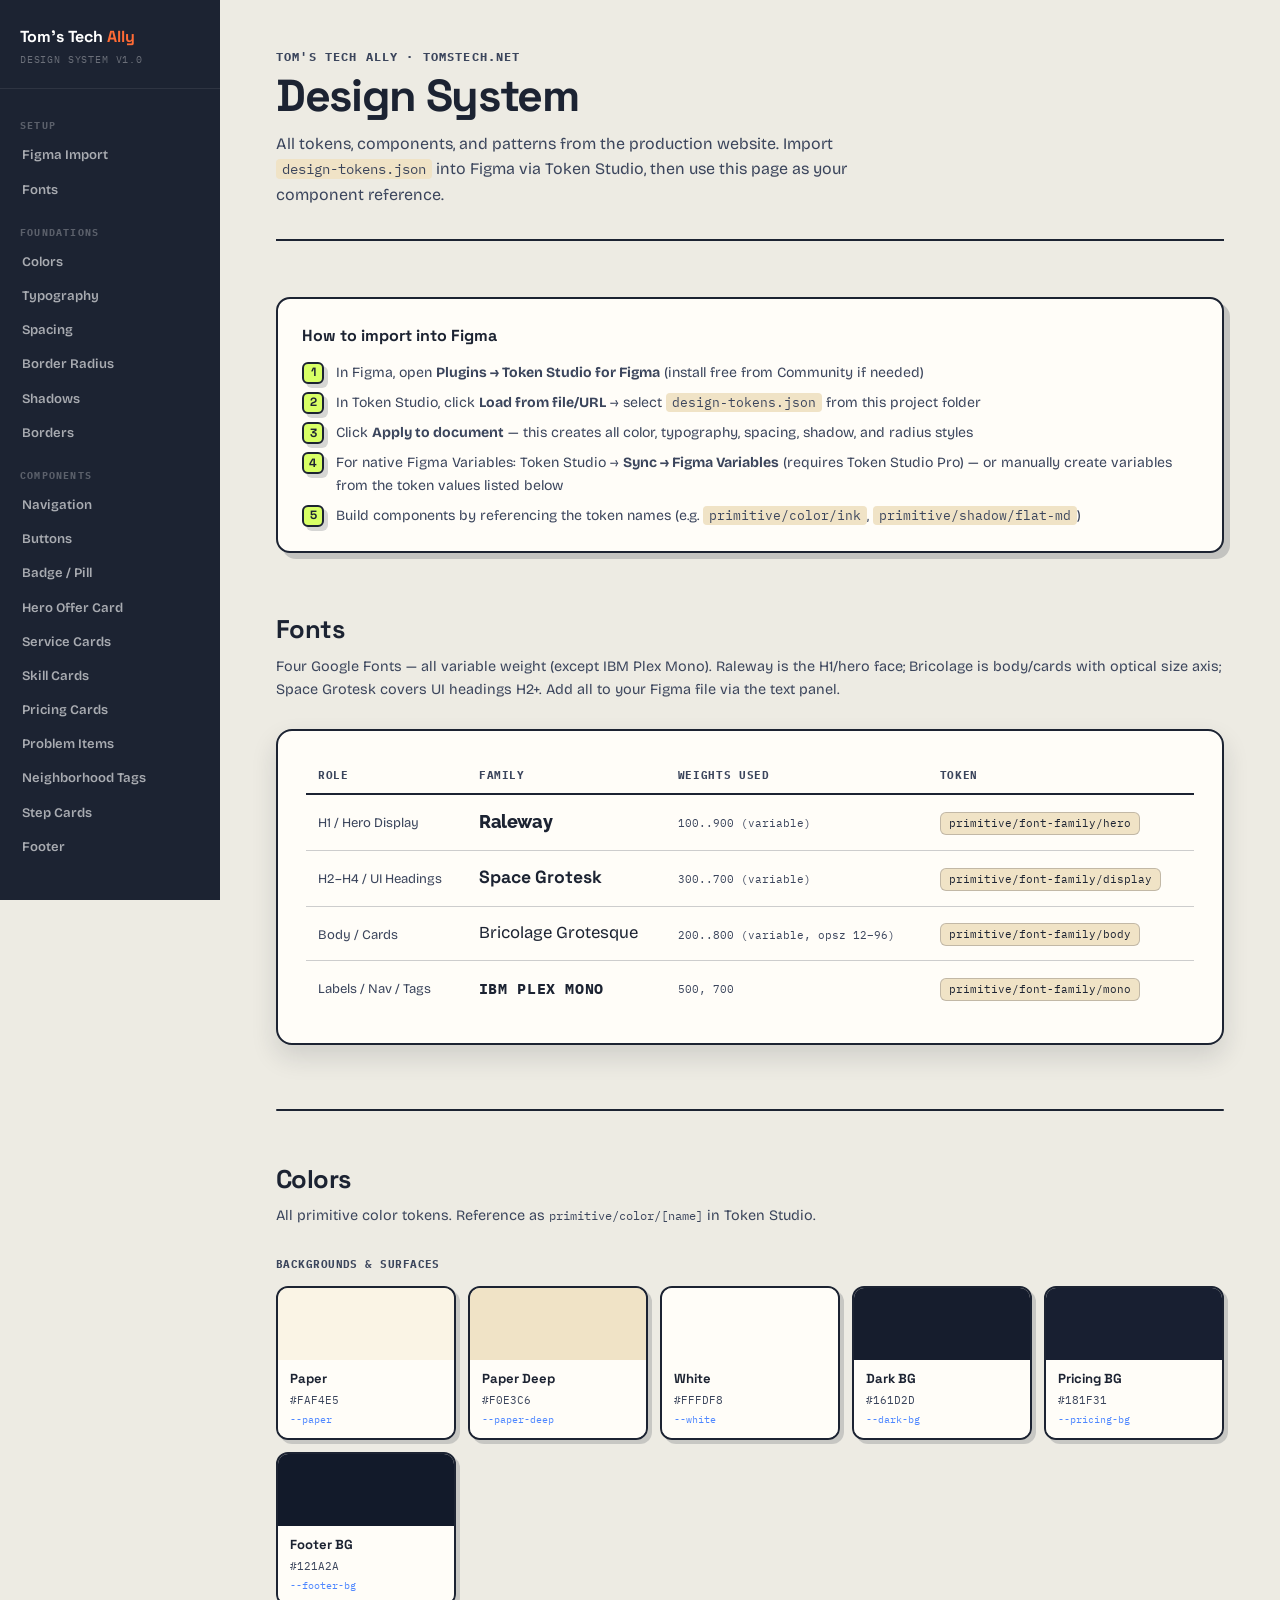
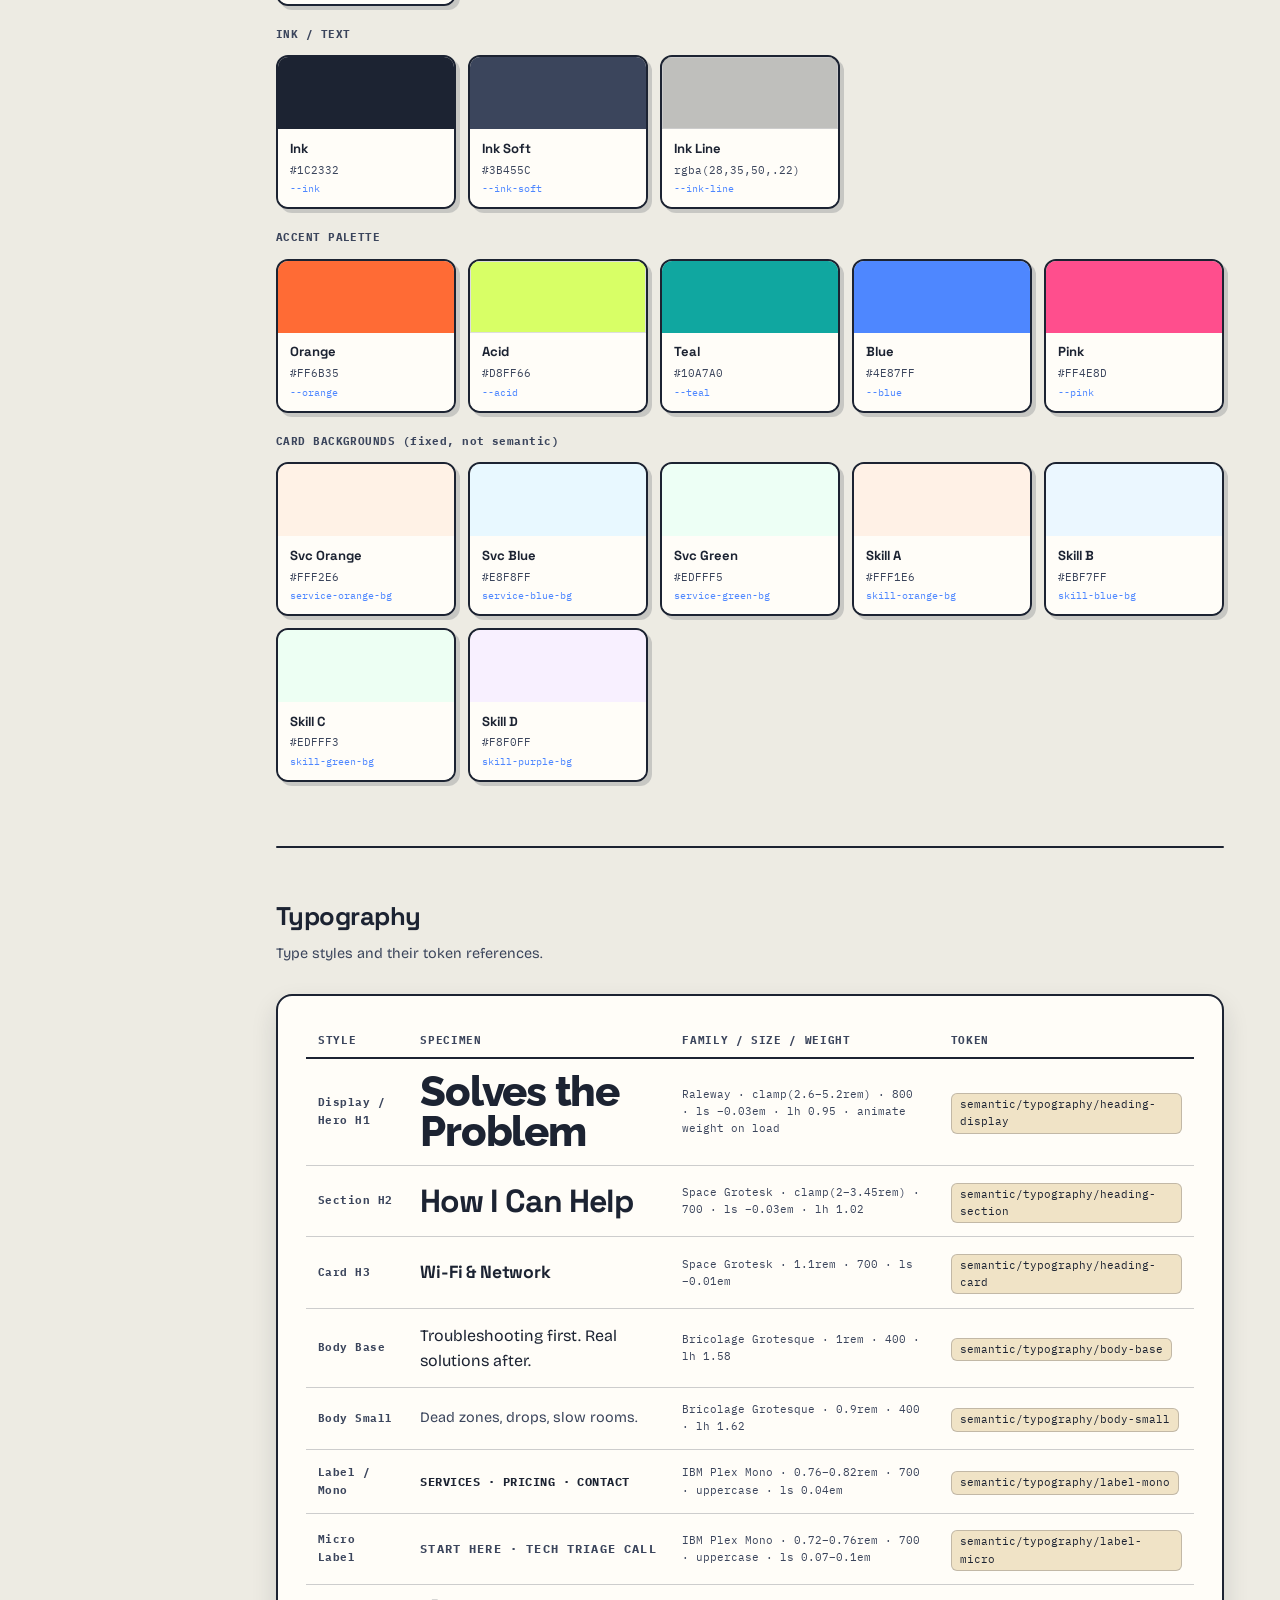
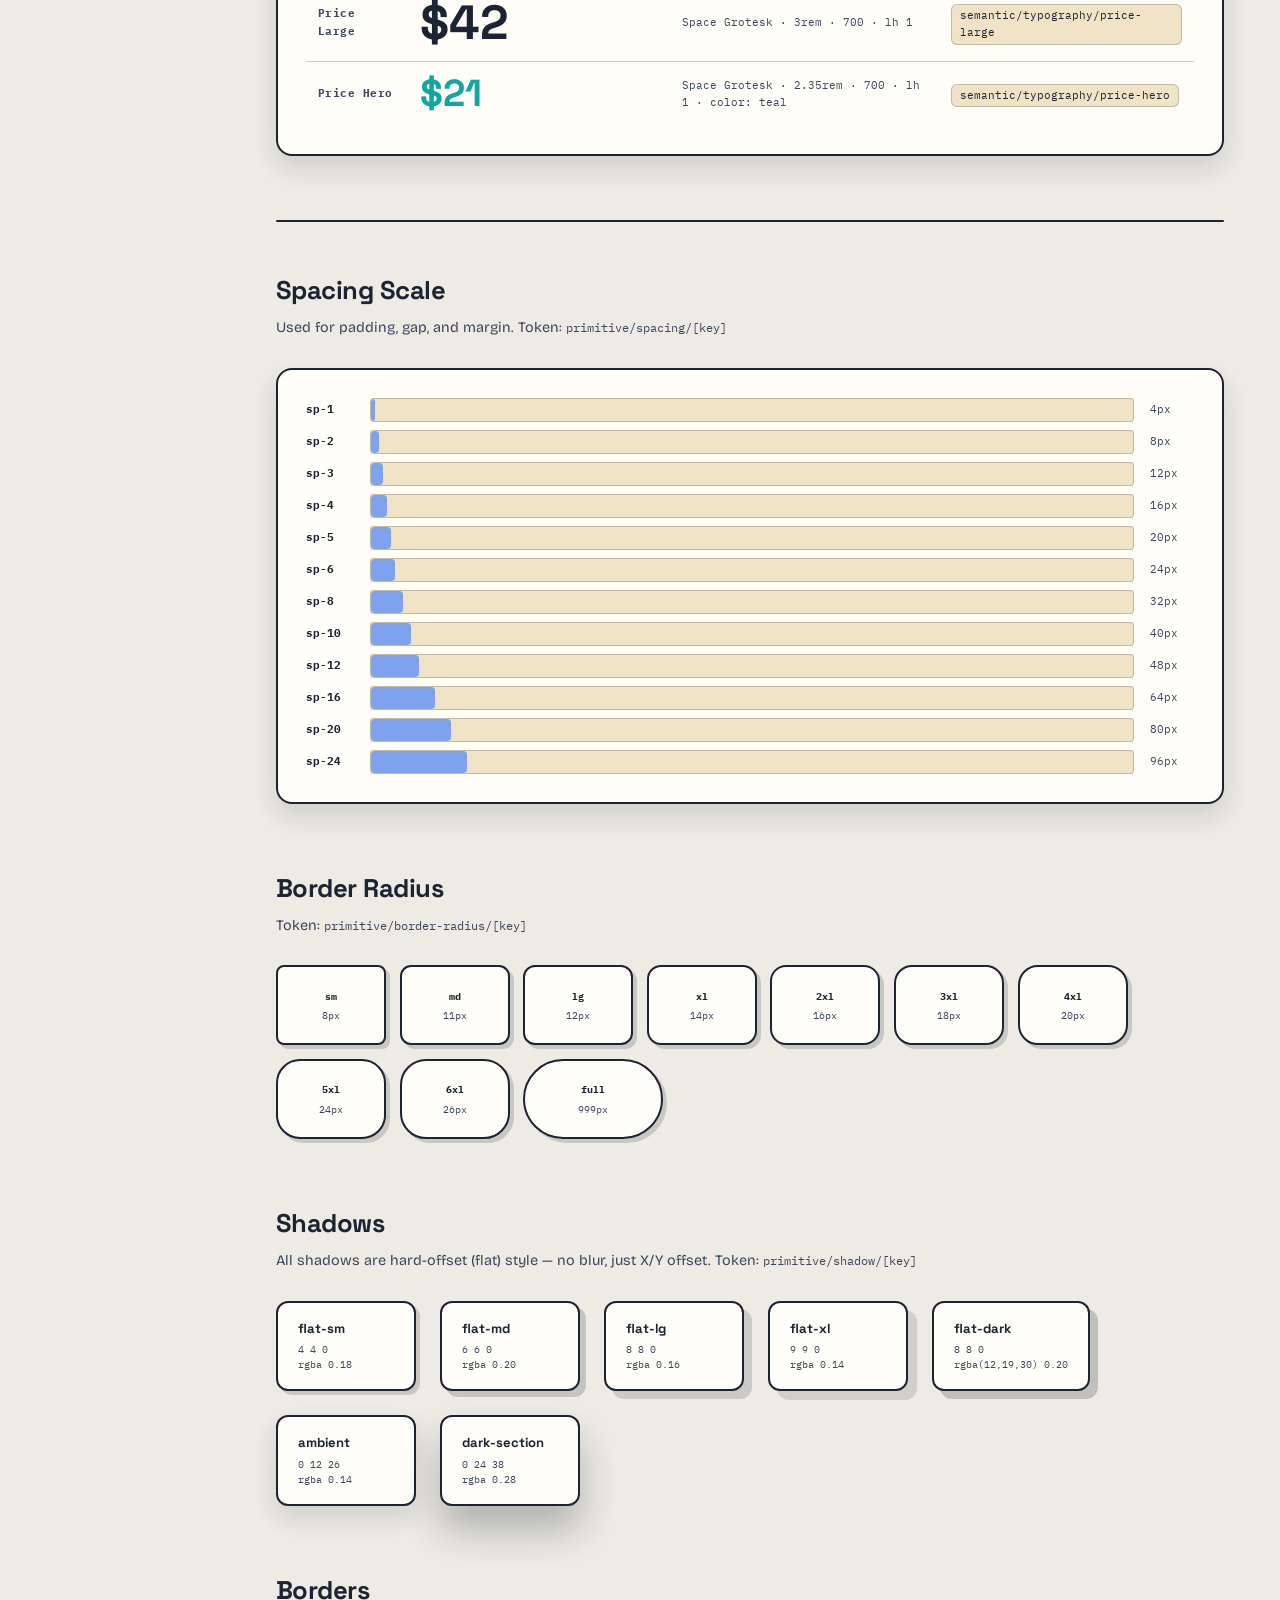
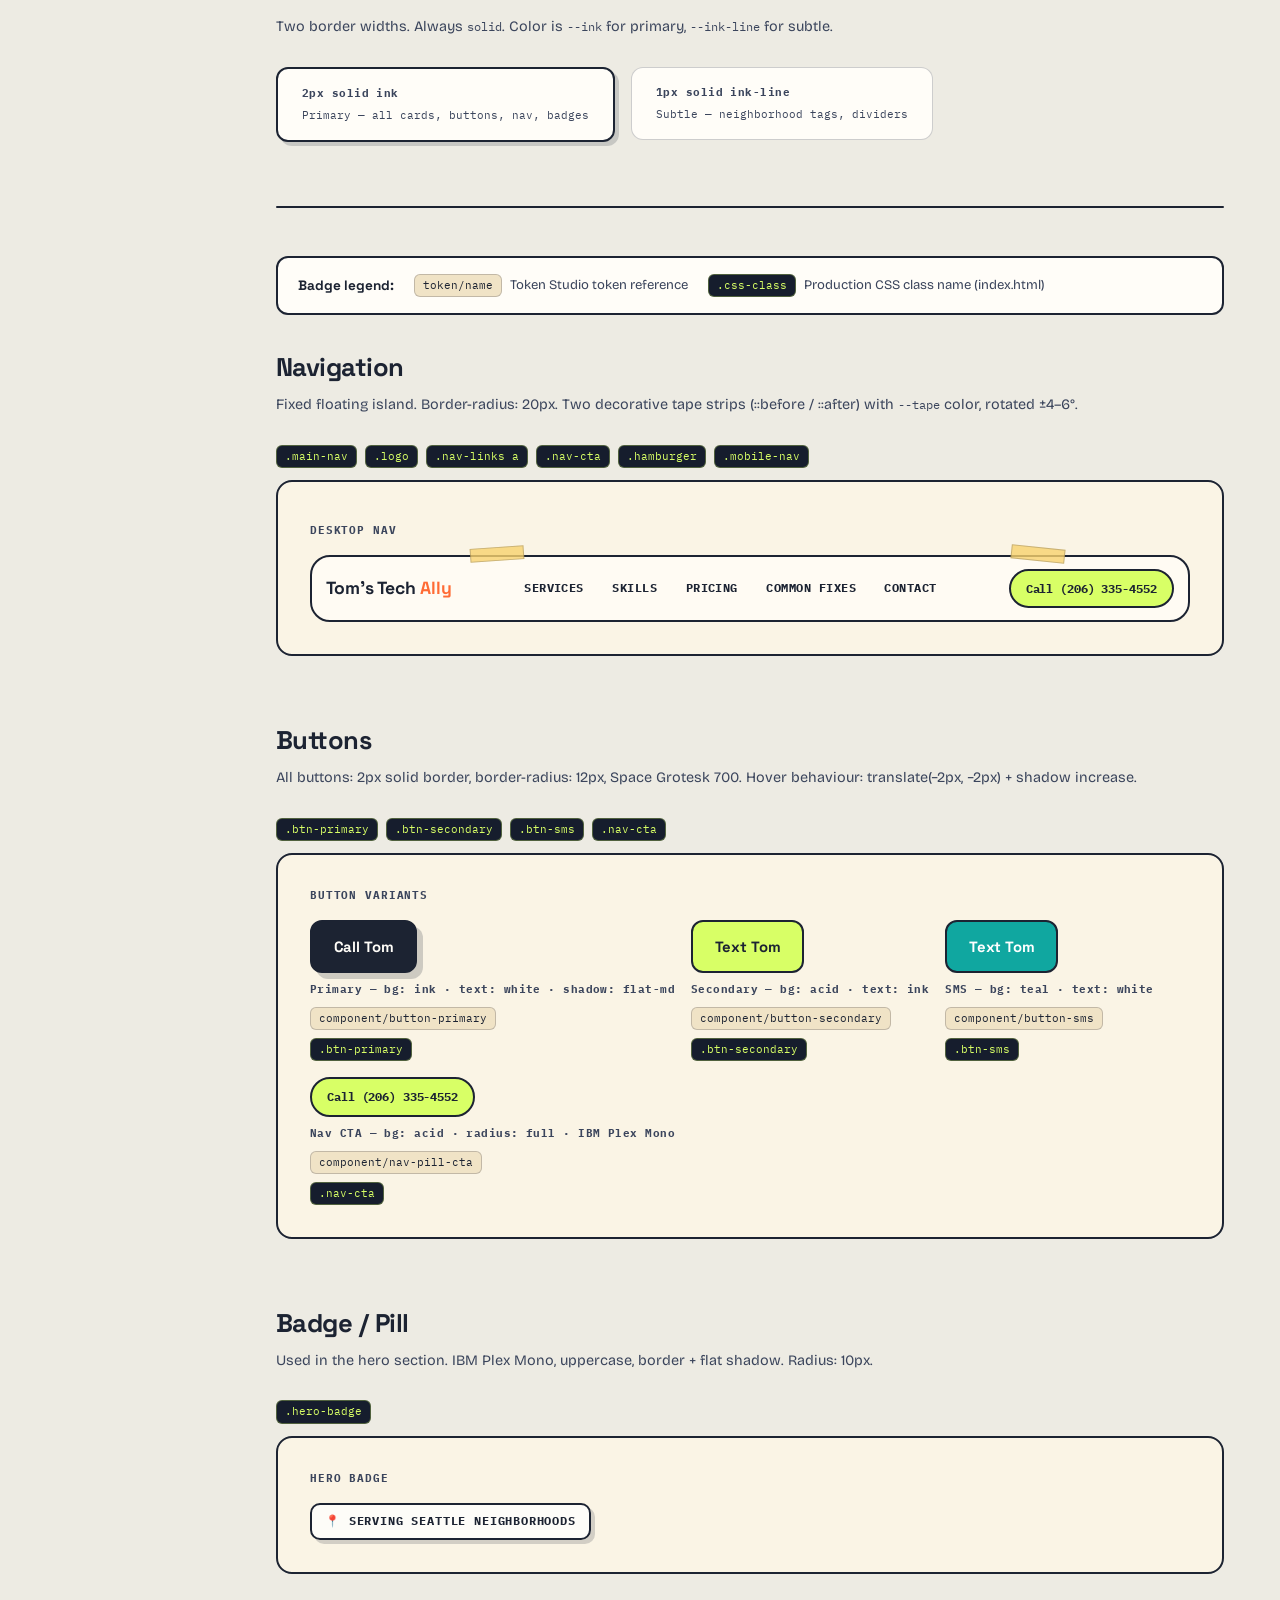
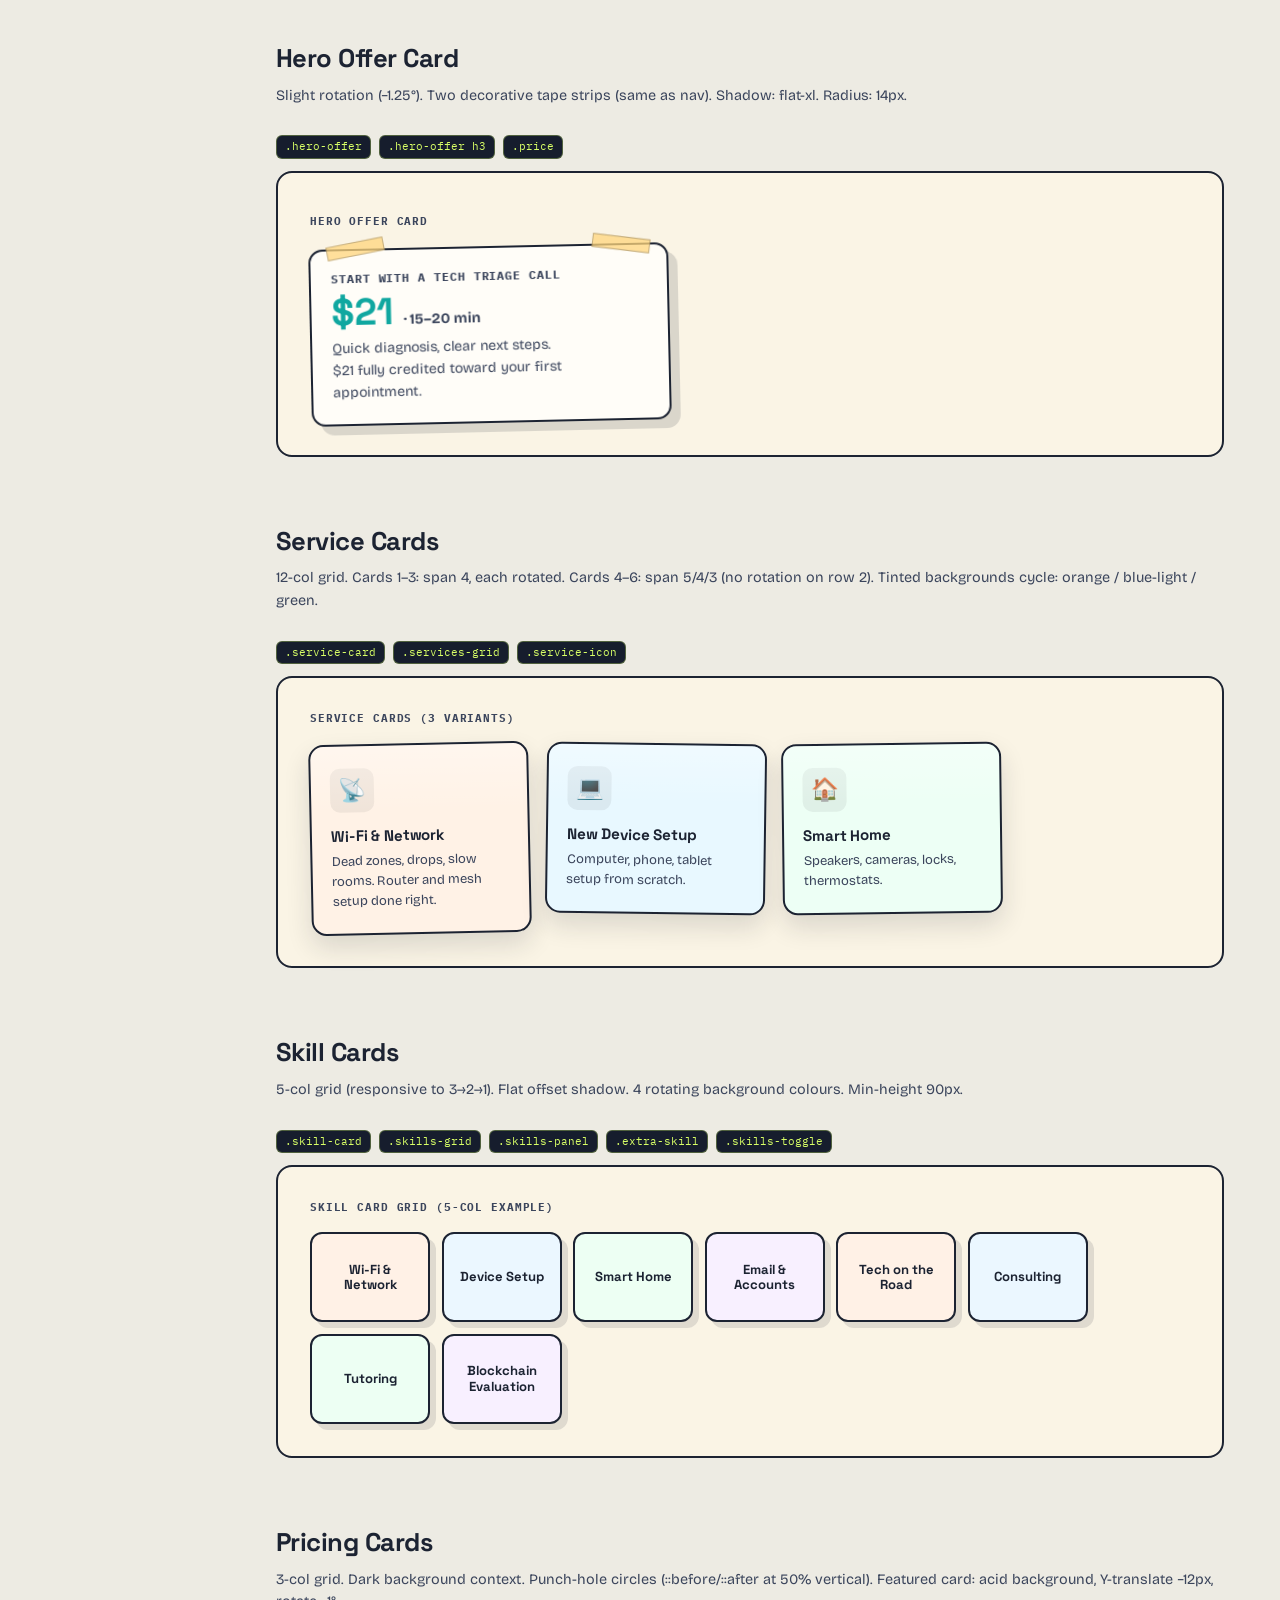
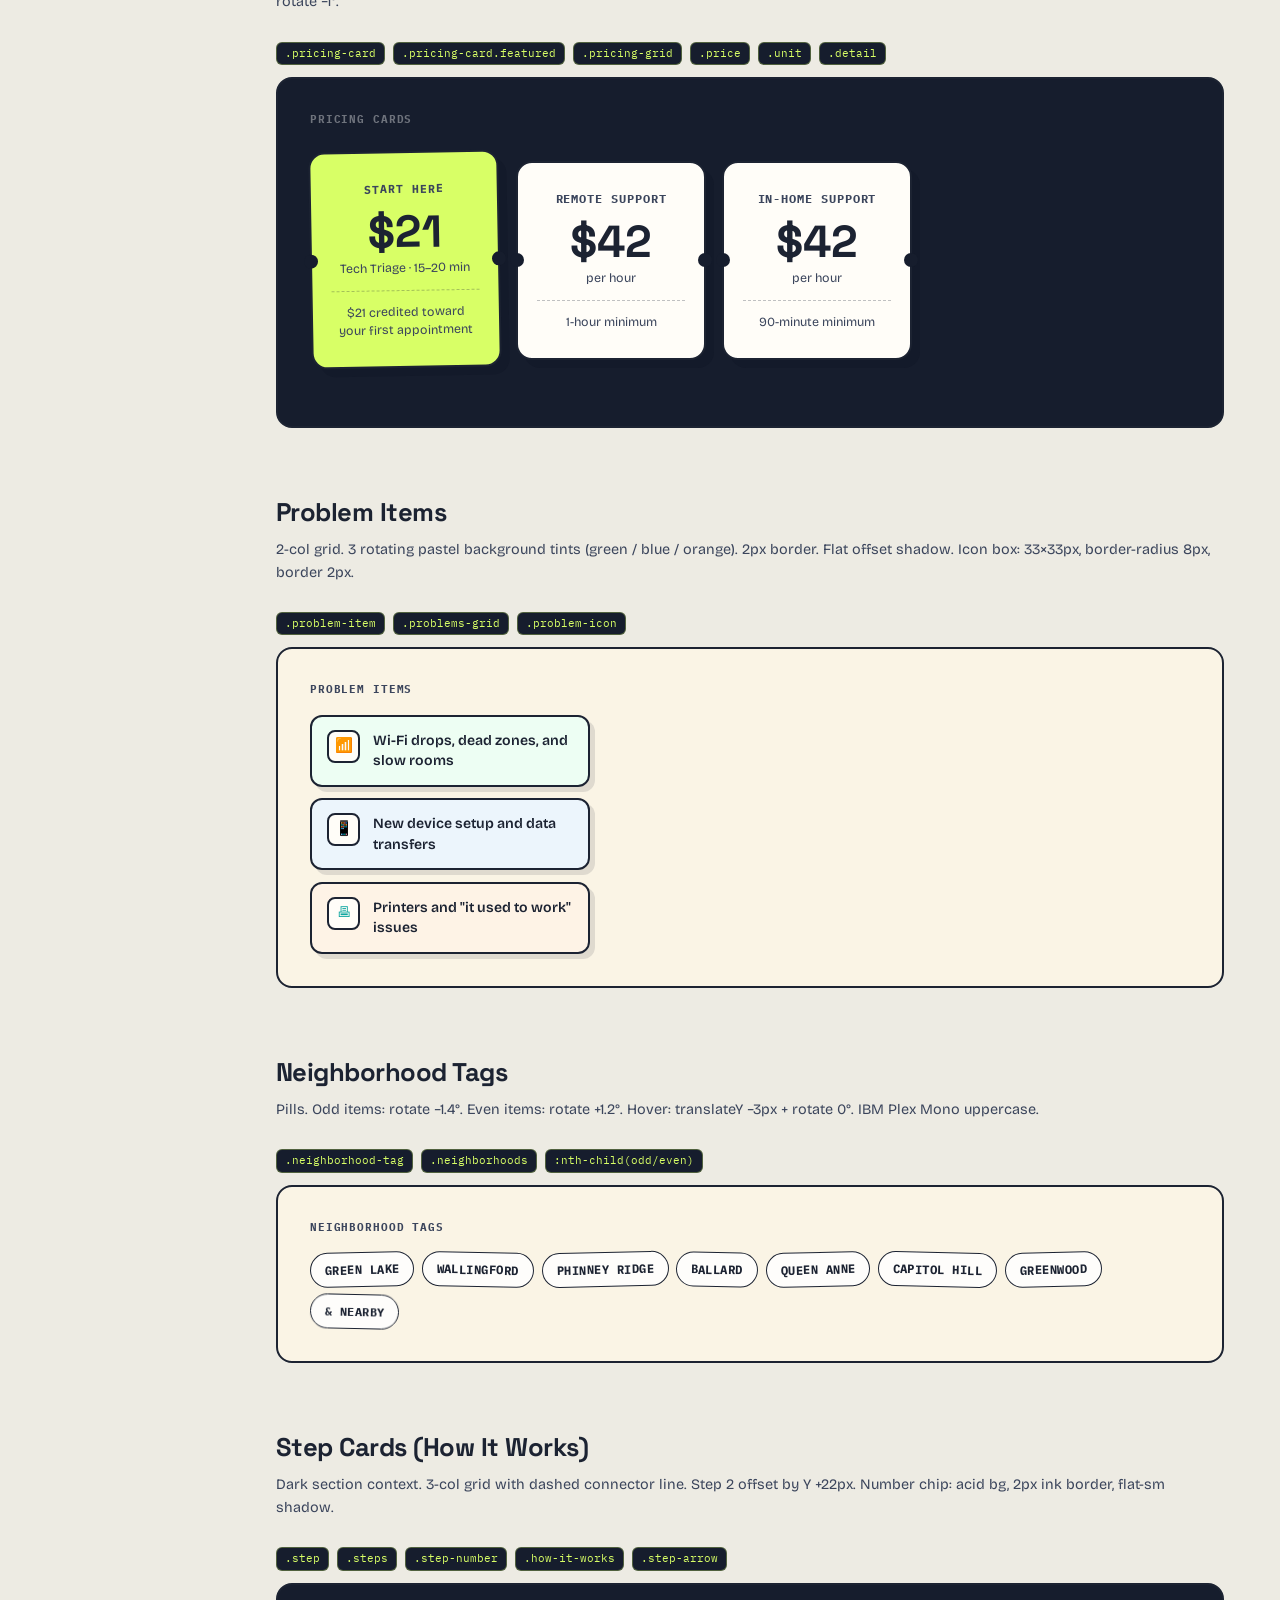
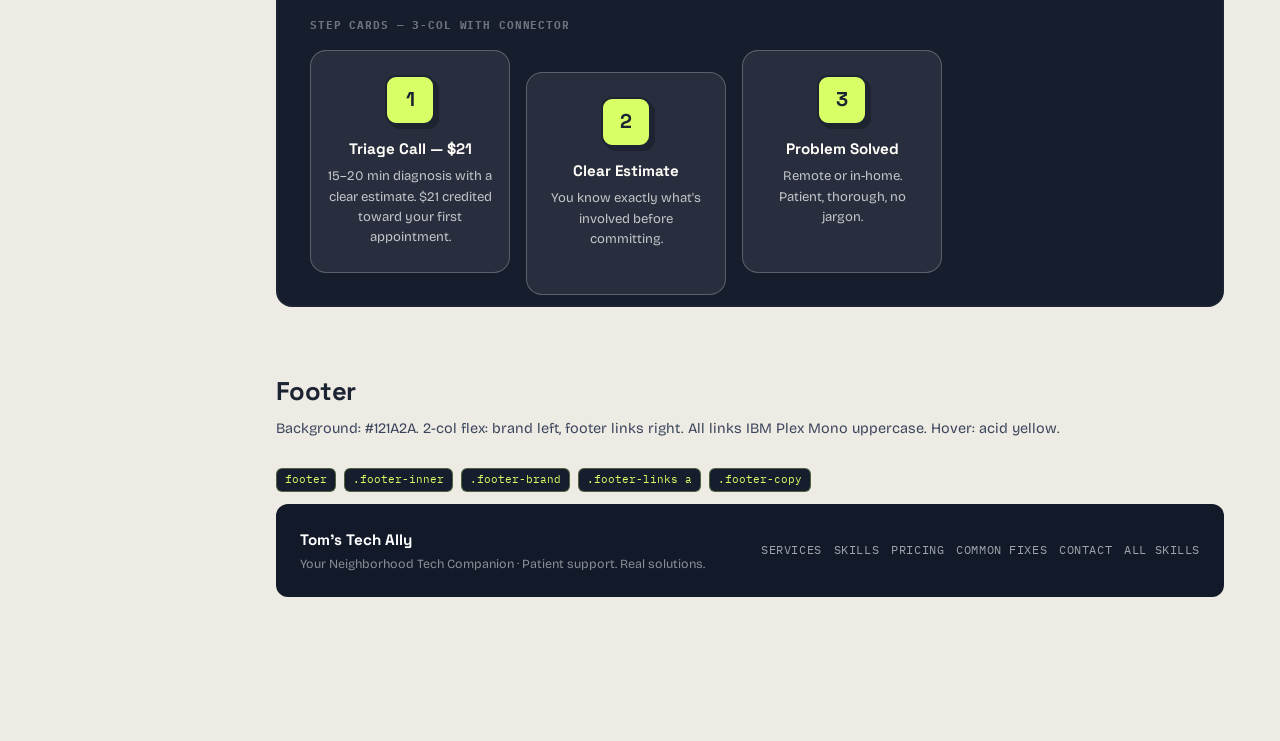
==== design-system.html @ 6628fdd6 "feat: variable fonts + interactive weight animations - Switch h1 to Raleway (variable 100–900) with " ====
<!DOCTYPE html>
<html lang="en">
<head>
    <meta charset="UTF-8">
    <meta name="viewport" content="width=device-width, initial-scale=1.0">
    <title>Tom's Tech Ally — Design System</title>
    <link rel="preconnect" href="https://fonts.googleapis.com">
    <link rel="preconnect" href="https://fonts.gstatic.com" crossorigin>
    <link href="https://fonts.googleapis.com/css2?family=Raleway:ital,wght@0,100..900;1,100..900&family=Bricolage+Grotesque:opsz,wght@12..96,200..800&family=Space+Grotesk:wght@300..700&family=IBM+Plex+Mono:wght@500;700&display=swap" rel="stylesheet">
    <style>
        *, *::before, *::after { box-sizing: border-box; margin: 0; padding: 0; }

        :root {
            /* ── Primitive ─────── */
            --paper:        #FAF4E5;
            --paper-deep:   #F0E3C6;
            --ink:          #1C2332;
            --ink-soft:     #3B455C;
            --ink-line:     rgba(28,35,50,0.22);
            --white:        #FFFDF8;
            --orange:       #FF6B35;
            --acid:         #D8FF66;
            --teal:         #10A7A0;
            --blue:         #4E87FF;
            --pink:         #FF4E8D;
            --dark-bg:      #161D2D;
            --pricing-bg:   #181F31;
            --footer-bg:    #121A2A;
            --tape:         rgba(248,211,110,0.80);
            /* ── Shadows ────────  */
            --shadow-flat-sm: 4px 4px 0 rgba(28,35,50,0.18);
            --shadow-flat-md: 6px 6px 0 rgba(28,35,50,0.20);
            --shadow-flat-lg: 8px 8px 0 rgba(28,35,50,0.16);
            --shadow-flat-xl: 9px 9px 0 rgba(28,35,50,0.14);
            --shadow-ambient: 0 12px 26px rgba(28,35,50,0.14);
            /* ── System UI ──────── */
            --sys-bg: #EDEBE3;
            --sys-sidebar: #1C2332;
            --sys-border: rgba(28,35,50,0.12);
        }

        body {
            font-family: "Bricolage Grotesque", sans-serif;
            background: var(--sys-bg);
            color: var(--ink);
            -webkit-font-smoothing: antialiased;
            line-height: 1.58;
        }

        /* ── Layout ── */
        .ds-layout {
            display: grid;
            grid-template-columns: 220px 1fr;
            min-height: 100vh;
        }

        /* ── Sidebar ── */
        .ds-sidebar {
            background: var(--sys-sidebar);
            position: sticky;
            top: 0;
            height: 100vh;
            overflow-y: auto;
            padding: 1.5rem 0 2rem;
            scrollbar-width: thin;
        }
        .ds-sidebar-brand {
            padding: 0 1.25rem 1.25rem;
            border-bottom: 1px solid rgba(255,255,255,0.08);
            margin-bottom: 1rem;
        }
        .ds-sidebar-brand .sp { font-family: "Space Grotesk", sans-serif; font-size: 1rem; font-weight: 700; color: #fff; }
        .ds-sidebar-brand .sp span { color: var(--orange); }
        .ds-sidebar-brand .sub { font-family: "IBM Plex Mono", monospace; font-size: 0.65rem; color: rgba(255,255,255,0.35); letter-spacing: 0.08em; text-transform: uppercase; margin-top: 2px; }
        .ds-nav-group { margin-bottom: 0.25rem; }
        .ds-nav-group-label {
            font-family: "IBM Plex Mono", monospace;
            font-size: 0.62rem; font-weight: 700;
            color: rgba(255,255,255,0.28);
            text-transform: uppercase; letter-spacing: 1.2px;
            padding: 0.85rem 1.25rem 0.3rem;
        }
        .ds-nav-group a {
            display: block; padding: 0.42rem 1.25rem;
            font-size: 0.82rem; font-weight: 600;
            color: rgba(255,255,255,0.62);
            text-decoration: none;
            border-left: 2px solid transparent;
            transition: all 0.15s;
        }
        .ds-nav-group a:hover { color: #fff; border-left-color: var(--acid); background: rgba(255,255,255,0.04); }

        /* ── Main ── */
        .ds-main {
            padding: 3rem 3.5rem 5rem;
            max-width: 1100px;
        }

        /* ── Page header ── */
        .ds-page-header {
            margin-bottom: 3.5rem;
            padding-bottom: 2rem;
            border-bottom: 2px solid var(--ink);
        }
        .ds-page-header .eyebrow {
            font-family: "IBM Plex Mono", monospace;
            font-size: 0.72rem; font-weight: 700;
            text-transform: uppercase; letter-spacing: 0.1em;
            color: var(--ink-soft); margin-bottom: 0.5rem;
        }
        .ds-page-header h1 {
            font-family: "Space Grotesk", sans-serif;
            font-size: 2.8rem; font-weight: 700;
            letter-spacing: -0.03em; line-height: 1;
            margin-bottom: 0.75rem;
        }
        .ds-page-header p { color: var(--ink-soft); max-width: 60ch; }

        /* ── Import callout ── */
        .import-box {
            background: var(--white);
            border: 2px solid var(--ink);
            border-radius: 14px;
            padding: 1.5rem;
            margin-bottom: 3.5rem;
            box-shadow: var(--shadow-flat-md);
        }
        .import-box h3 {
            font-family: "Space Grotesk", sans-serif;
            font-size: 1rem; font-weight: 700;
            margin-bottom: 0.85rem;
        }
        .import-steps { list-style: none; display: flex; flex-direction: column; gap: 0.5rem; }
        .import-steps li {
            display: flex; align-items: flex-start; gap: 0.75rem;
            font-size: 0.88rem; color: var(--ink-soft);
        }
        .step-num {
            min-width: 22px; height: 22px;
            background: var(--acid); border: 2px solid var(--ink);
            border-radius: 6px; font-family: "Space Grotesk", sans-serif;
            font-size: 0.75rem; font-weight: 700; color: var(--ink);
            display: flex; align-items: center; justify-content: center;
            box-shadow: var(--shadow-flat-sm); flex-shrink: 0;
        }
        .import-steps li code {
            font-family: "IBM Plex Mono", monospace;
            background: var(--paper-deep); padding: 1px 6px; border-radius: 4px;
            font-size: 0.82rem;
        }

        /* ── Section ── */
        .ds-section { margin-bottom: 4rem; scroll-margin-top: 2rem; }
        .ds-section-title {
            font-family: "Space Grotesk", sans-serif;
            font-size: 1.6rem; font-weight: 700;
            letter-spacing: -0.02em; margin-bottom: 0.4rem;
        }
        .ds-section-desc { font-size: 0.9rem; color: var(--ink-soft); margin-bottom: 1.75rem; }
        .ds-divider { height: 2px; background: var(--ink); border-radius: 1px; margin: 3rem 0; }

        /* ── Token label ── */
        .token-label {
            font-family: "IBM Plex Mono", monospace;
            font-size: 0.7rem; font-weight: 700;
            color: var(--ink-soft); letter-spacing: 0.04em;
        }
        .token-value {
            font-family: "IBM Plex Mono", monospace;
            font-size: 0.68rem; color: var(--ink-soft);
        }

        /* ── Color grid ── */
        .color-grid {
            display: grid;
            grid-template-columns: repeat(auto-fill, minmax(160px, 1fr));
            gap: 0.75rem;
        }
        .color-chip {
            border: 2px solid var(--ink);
            border-radius: 12px;
            overflow: hidden;
            box-shadow: var(--shadow-flat-sm);
        }
        .color-swatch {
            height: 72px;
        }
        .color-info {
            background: var(--white);
            padding: 0.6rem 0.75rem 0.65rem;
        }
        .color-info .name { font-family: "Space Grotesk", sans-serif; font-weight: 700; font-size: 0.82rem; margin-bottom: 2px; }
        .color-info .hex  { font-family: "IBM Plex Mono", monospace; font-size: 0.7rem; color: var(--ink-soft); }
        .color-info .var  { font-family: "IBM Plex Mono", monospace; font-size: 0.65rem; color: var(--blue); margin-top: 1px; }

        /* ── Type specimens ── */
        .type-table { width: 100%; border-collapse: collapse; }
        .type-table th {
            font-family: "IBM Plex Mono", monospace;
            font-size: 0.68rem; font-weight: 700;
            text-transform: uppercase; letter-spacing: 0.06em;
            text-align: left; padding: 0.5rem 0.75rem;
            border-bottom: 2px solid var(--ink);
            color: var(--ink-soft);
        }
        .type-table td {
            padding: 0.85rem 0.75rem;
            border-bottom: 1px solid var(--ink-line);
            vertical-align: middle;
        }
        .type-table tr:last-child td { border-bottom: none; }

        /* ── Spacing scale ── */
        .spacing-grid { display: flex; flex-direction: column; gap: 0.5rem; }
        .spacing-row { display: flex; align-items: center; gap: 1rem; }
        .spacing-bar-wrap { flex: 1; background: var(--paper-deep); border-radius: 4px; height: 24px; border: 1px solid var(--ink-line); overflow: hidden; }
        .spacing-bar { height: 100%; background: var(--blue); opacity: 0.7; border-radius: 4px; }
        .spacing-label { width: 48px; font-family: "IBM Plex Mono", monospace; font-size: 0.7rem; font-weight: 700; }
        .spacing-val { width: 44px; font-family: "IBM Plex Mono", monospace; font-size: 0.68rem; color: var(--ink-soft); }

        /* ── Radius demos ── */
        .radius-grid { display: flex; flex-wrap: wrap; gap: 0.85rem; align-items: flex-start; }
        .radius-demo {
            background: var(--white);
            border: 2px solid var(--ink);
            display: flex; align-items: center; justify-content: center;
            flex-direction: column; gap: 4px;
            width: 110px; height: 80px;
            box-shadow: var(--shadow-flat-sm);
        }
        .radius-demo .r-name { font-family: "IBM Plex Mono", monospace; font-size: 0.65rem; font-weight: 700; }
        .radius-demo .r-val { font-family: "IBM Plex Mono", monospace; font-size: 0.6rem; color: var(--ink-soft); }

        /* ── Shadow demos ── */
        .shadow-grid { display: flex; flex-wrap: wrap; gap: 1.5rem; align-items: flex-start; }
        .shadow-demo {
            background: var(--white);
            border: 2px solid var(--ink);
            border-radius: 12px;
            padding: 1rem 1.25rem;
            min-width: 140px;
        }
        .shadow-demo .sh-name { font-family: "Space Grotesk", sans-serif; font-weight: 700; font-size: 0.82rem; margin-bottom: 4px; }
        .shadow-demo .sh-val { font-family: "IBM Plex Mono", monospace; font-size: 0.62rem; color: var(--ink-soft); line-height: 1.5; }

        /* ── Component showcase area ── */
        .comp-stage {
            background: var(--paper);
            border: 2px solid var(--ink);
            border-radius: 16px;
            padding: 2rem;
            margin-bottom: 1.5rem;
        }
        .comp-stage.dark {
            background: var(--dark-bg);
        }
        .comp-label {
            font-family: "IBM Plex Mono", monospace;
            font-size: 0.68rem; font-weight: 700;
            text-transform: uppercase; letter-spacing: 0.08em;
            color: var(--ink-soft); margin-bottom: 1rem;
        }
        .comp-label.dark { color: rgba(255,255,255,0.38); }
        .comp-row { display: flex; flex-wrap: wrap; align-items: flex-start; gap: 1rem; }

        /* ── Buttons ── */
        .btn { border: 2px solid var(--ink); border-radius: 12px; padding: 0.8rem 1.35rem; text-decoration: none; font-family: "Space Grotesk", sans-serif; font-weight: 700; font-size: 0.93rem; letter-spacing: -0.01em; display: inline-flex; align-items: center; gap: 0.42rem; cursor: pointer; }
        .btn-p { background: var(--ink); color: var(--white); box-shadow: var(--shadow-flat-md); }
        .btn-s { background: var(--acid); color: var(--ink); }
        .btn-sms { background: var(--teal); color: #fff; }
        .btn-nav { background: var(--acid); color: var(--ink); border-radius: 999px; padding: 0.52rem 0.95rem; font-family: "IBM Plex Mono", monospace; font-size: 0.76rem; }

        /* ── Nav ── */
        .nav-demo {
            background: rgba(255,252,244,0.9);
            border: 2px solid var(--ink);
            border-radius: 20px;
            padding: 0.72rem 0.9rem;
            display: flex; align-items: center; justify-content: space-between;
            gap: 1rem; position: relative;
        }
        .nav-demo::before, .nav-demo::after {
            content: ""; position: absolute;
            width: 54px; height: 14px;
            background: var(--tape); border: 1px solid var(--ink-line);
            top: -10px;
        }
        .nav-demo::before { left: 18%; transform: rotate(-4deg); }
        .nav-demo::after  { right: 14%; transform: rotate(6deg); }
        .nav-demo .nd-logo { font-family: "Space Grotesk", sans-serif; font-weight: 700; font-size: 1.1rem; color: var(--ink); }
        .nav-demo .nd-logo span { color: var(--orange); }
        .nav-demo-links { display: flex; gap: 0.35rem; }
        .nav-demo-link { font-family: "IBM Plex Mono", monospace; font-size: 0.75rem; font-weight: 700; text-transform: uppercase; letter-spacing: 0.04em; padding: 0.4rem 0.65rem; border-radius: 999px; border: 1px solid transparent; color: var(--ink); }

        /* ── Badge ── */
        .badge-demo {
            display: inline-flex; align-items: center; gap: 0.45rem;
            padding: 0.45rem 0.82rem;
            border-radius: 10px; border: 2px solid var(--ink);
            background: rgba(255,255,255,0.72);
            box-shadow: var(--shadow-flat-sm);
            font-family: "IBM Plex Mono", monospace;
            font-size: 0.74rem; letter-spacing: 0.07em;
            text-transform: uppercase; font-weight: 700;
        }

        /* ── Hero offer card ── */
        .offer-card {
            max-width: 360px;
            padding: 1.2rem 1.25rem;
            border: 2px solid var(--ink);
            border-radius: 14px;
            background: var(--white);
            box-shadow: var(--shadow-flat-xl);
            transform: rotate(-1.25deg);
            position: relative;
        }
        .offer-card::before, .offer-card::after {
            content: ""; position: absolute;
            width: 58px; height: 14px;
            background: rgba(255,214,124,0.75);
            border: 1px solid rgba(28,35,50,0.25);
            top: -9px;
        }
        .offer-card::before { left: 16px; transform: rotate(-10deg); }
        .offer-card::after  { right: 16px; transform: rotate(8deg); }
        .offer-card .oc-label { font-family: "IBM Plex Mono", monospace; font-size: 0.72rem; text-transform: uppercase; letter-spacing: 0.08em; color: var(--ink-soft); margin-bottom: 0.35rem; font-weight: 700; }
        .offer-card .oc-price { font-family: "Space Grotesk", sans-serif; color: var(--teal); font-size: 2.35rem; line-height: 1; margin-bottom: 0.4rem; font-weight: 700; }
        .offer-card .oc-price span { font-size: 0.9rem; color: var(--ink-soft); font-family: "Bricolage Grotesque", sans-serif; }
        .offer-card .oc-note { font-size: 0.88rem; color: var(--ink-soft); }

        /* ── Service card ── */
        .svc-card {
            border-radius: 15px; border: 2px solid var(--ink);
            padding: 1.35rem 1.2rem;
            box-shadow: var(--shadow-ambient);
            position: relative; overflow: hidden;
            width: 220px;
        }
        .svc-card::before { content: ""; position: absolute; inset: 0; pointer-events: none; background: linear-gradient(180deg, rgba(255,255,255,0.34), transparent 35%); }
        .svc-card.sc1 { background: #FFF2E6; transform: rotate(-1.2deg); }
        .svc-card.sc2 { background: #E8F8FF; transform: rotate(0.8deg); }
        .svc-card.sc3 { background: #EDFFF5; transform: rotate(-0.7deg); }
        .svc-icon-box { width: 44px; height: 44px; margin-bottom: 0.75rem; background: rgba(0,0,0,0.06); border-radius: 10px; display: flex; align-items: center; justify-content: center; font-size: 1.4rem; }
        .svc-card h4 { font-family: "Space Grotesk", sans-serif; font-size: 0.95rem; font-weight: 700; letter-spacing: -0.01em; margin-bottom: 0.3rem; }
        .svc-card p { font-size: 0.82rem; color: var(--ink-soft); line-height: 1.5; }

        /* ── Skill card ── */
        .skill-c {
            min-height: 90px; width: 120px;
            border: 2px solid var(--ink); border-radius: 12px;
            padding: 0.8rem 0.7rem;
            display: flex; align-items: center; justify-content: center;
            text-align: center;
            font-family: "Space Grotesk", sans-serif;
            font-size: 0.82rem; font-weight: 700; line-height: 1.2;
            box-shadow: 6px 6px 0 rgba(28,35,50,0.12);
        }
        .skill-c.sk1 { background: #FFF1E6; }
        .skill-c.sk2 { background: #EBF7FF; }
        .skill-c.sk3 { background: #EDFFF3; }
        .skill-c.sk4 { background: #F8F0FF; }

        /* ── Pricing card ── */
        .pricing-c {
            background: var(--white);
            border: 2px solid var(--ink);
            border-radius: 16px;
            padding: 1.7rem 1.2rem;
            text-align: center;
            position: relative;
            box-shadow: 8px 8px 0 rgba(12,19,30,0.20);
            width: 190px;
        }
        .pricing-c::before, .pricing-c::after {
            content: ""; position: absolute; top: 50%;
            width: 14px; height: 14px; margin-top: -7px;
            background: var(--dark-bg); border-radius: 50%;
        }
        .pricing-c::before { left: -8px; }
        .pricing-c::after  { right: -8px; }
        .pricing-c.feat { background: var(--acid); transform: translateY(-10px) rotate(-1deg); }
        .pricing-c .pc-label { font-family: "IBM Plex Mono", monospace; text-transform: uppercase; letter-spacing: 0.08em; font-size: 0.72rem; margin-bottom: 0.75rem; color: var(--ink-soft); font-weight: 700; }
        .pricing-c .pc-price { font-family: "Space Grotesk", sans-serif; font-size: 2.8rem; line-height: 1; margin-bottom: 0.2rem; font-weight: 700; }
        .pricing-c .pc-unit { font-size: 0.78rem; color: var(--ink-soft); margin-bottom: 0.75rem; }
        .pricing-c .pc-detail { border-top: 1px dashed rgba(28,35,50,0.28); padding-top: 0.75rem; font-size: 0.78rem; color: var(--ink-soft); line-height: 1.45; }

        /* ── Problem item ── */
        .problem-c {
            display: flex; align-items: flex-start; gap: 0.8rem;
            padding: 0.82rem 0.95rem;
            border: 2px solid var(--ink); border-radius: 12px;
            box-shadow: 5px 5px 0 rgba(28,35,50,0.12);
            width: 280px;
        }
        .problem-c.p1 { background: rgba(237,255,245,0.9); }
        .problem-c.p2 { background: rgba(236,246,255,0.9); }
        .problem-c.p3 { background: rgba(255,243,231,0.9); }
        .problem-icon-c {
            width: 33px; height: 33px; border-radius: 8px;
            border: 2px solid var(--ink); background: var(--white);
            color: var(--teal); display: flex; align-items: center;
            justify-content: center; flex-shrink: 0; font-size: 0.9rem;
        }
        .problem-c p { font-size: 0.88rem; font-weight: 600; color: var(--ink); line-height: 1.45; padding-top: 0.08rem; }

        /* ── Neighborhood tag ── */
        .hood-tag {
            padding: 0.42rem 0.85rem;
            border: 1px solid var(--ink); border-radius: 999px;
            background: rgba(255,255,255,0.82);
            font-family: "IBM Plex Mono", monospace;
            font-size: 0.76rem; text-transform: uppercase;
            letter-spacing: 0.04em; font-weight: 700;
            color: var(--ink);
        }
        .hood-tag.odd  { transform: rotate(-1.4deg); }
        .hood-tag.even { transform: rotate(1.2deg); }

        /* ── Step card ── */
        .step-c {
            background: rgba(255,255,255,0.08);
            border: 1px solid rgba(255,255,255,0.24);
            border-radius: 16px; padding: 1.5rem 1rem;
            text-align: center; width: 200px;
        }
        .step-num-c {
            width: 50px; height: 50px; margin: 0 auto 0.75rem;
            border-radius: 11px; border: 2px solid var(--ink);
            background: var(--acid); color: var(--ink);
            font-family: "Space Grotesk", sans-serif;
            font-size: 1.25rem; font-weight: 700;
            display: flex; align-items: center; justify-content: center;
            box-shadow: 4px 4px 0 rgba(9,13,20,0.32);
        }
        .step-c h4 { font-family: "Space Grotesk", sans-serif; font-size: 0.95rem; color: var(--white); margin-bottom: 0.35rem; font-weight: 700; }
        .step-c p { font-size: 0.82rem; color: rgba(255,255,255,0.72); line-height: 1.55; }

        /* ── Footer preview ── */
        .footer-preview {
            background: var(--footer-bg);
            border-radius: 12px;
            padding: 1.5rem;
            display: flex; justify-content: space-between; align-items: center; flex-wrap: wrap; gap: 1rem;
        }
        .fp-brand { font-family: "Space Grotesk", sans-serif; font-size: 0.95rem; font-weight: 700; color: #fff; }
        .fp-sub { font-size: 0.78rem; color: rgba(255,255,255,0.5); margin-top: 2px; }
        .fp-links { display: flex; gap: 0.75rem; flex-wrap: wrap; }
        .fp-link { font-family: "IBM Plex Mono", monospace; font-size: 0.72rem; color: rgba(255,255,255,0.6); text-transform: uppercase; letter-spacing: 0.05em; text-decoration: none; }

        /* ── Grid ── */
        .two-col { display: grid; grid-template-columns: 1fr 1fr; gap: 1rem; }
        .three-col { display: grid; grid-template-columns: repeat(3, 1fr); gap: 1rem; }

        /* ── Section container ── */
        .ds-section-wrap {
            background: var(--white);
            border: 2px solid var(--ink);
            border-radius: 16px;
            padding: 1.75rem;
            box-shadow: var(--shadow-ambient);
        }

        /* Copy code ── */
        .copy-badge {
            display: inline-flex; align-items: center;
            background: var(--paper-deep); border: 1px solid var(--ink-line);
            border-radius: 6px; padding: 2px 8px;
            font-family: "IBM Plex Mono", monospace;
            font-size: 0.68rem; color: var(--ink);
        }
        /* CSS class reference badge ── */
        .class-badge {
            display: inline-flex; align-items: center;
            background: var(--dark-bg); border: 1px solid rgba(216,255,102,0.3);
            border-radius: 6px; padding: 2px 8px;
            font-family: "IBM Plex Mono", monospace;
            font-size: 0.68rem; color: var(--acid);
        }

        @media (max-width: 860px) {
            .ds-layout { grid-template-columns: 1fr; }
            .ds-sidebar { display: none; }
            .ds-main { padding: 2rem 1.25rem 4rem; }
        }
    </style>
</head>
<body>
<div class="ds-layout">

    <!-- ── Sidebar ── -->
    <aside class="ds-sidebar">
        <div class="ds-sidebar-brand">
            <div class="sp">Tom's Tech <span>Ally</span></div>
            <div class="sub">Design System v1.0</div>
        </div>
        <nav>
            <div class="ds-nav-group">
                <div class="ds-nav-group-label">Setup</div>
                <a href="#import">Figma Import</a>
                <a href="#fonts">Fonts</a>
            </div>
            <div class="ds-nav-group">
                <div class="ds-nav-group-label">Foundations</div>
                <a href="#colors">Colors</a>
                <a href="#typography">Typography</a>
                <a href="#spacing">Spacing</a>
                <a href="#radius">Border Radius</a>
                <a href="#shadows">Shadows</a>
                <a href="#borders">Borders</a>
            </div>
            <div class="ds-nav-group">
                <div class="ds-nav-group-label">Components</div>
                <a href="#nav">Navigation</a>
                <a href="#buttons">Buttons</a>
                <a href="#badges">Badge / Pill</a>
                <a href="#hero-offer">Hero Offer Card</a>
                <a href="#service-cards">Service Cards</a>
                <a href="#skill-cards">Skill Cards</a>
                <a href="#pricing-cards">Pricing Cards</a>
                <a href="#problem-items">Problem Items</a>
                <a href="#hood-tags">Neighborhood Tags</a>
                <a href="#step-cards">Step Cards</a>
                <a href="#footer-comp">Footer</a>
            </div>
        </nav>
    </aside>

    <!-- ── Main ── -->
    <main class="ds-main">

        <div class="ds-page-header">
            <div class="eyebrow">Tom's Tech Ally · tomstech.net</div>
            <h1>Design System</h1>
            <p>All tokens, components, and patterns from the production website. Import <code style="font-family:'IBM Plex Mono',monospace;font-size:0.88em;background:var(--paper-deep);padding:1px 6px;border-radius:4px;">design-tokens.json</code> into Figma via Token Studio, then use this page as your component reference.</p>
        </div>

        <!-- ── Figma Import ── -->
        <div class="import-box" id="import">
            <h3>How to import into Figma</h3>
            <ol class="import-steps">
                <li><div class="step-num">1</div><span>In Figma, open <strong>Plugins → Token Studio for Figma</strong> (install free from Community if needed)</span></li>
                <li><div class="step-num">2</div><span>In Token Studio, click <strong>Load from file/URL</strong> → select <code>design-tokens.json</code> from this project folder</span></li>
                <li><div class="step-num">3</div><span>Click <strong>Apply to document</strong> — this creates all color, typography, spacing, shadow, and radius styles</span></li>
                <li><div class="step-num">4</div><span>For native Figma Variables: Token Studio → <strong>Sync → Figma Variables</strong> (requires Token Studio Pro) — or manually create variables from the token values listed below</span></li>
                <li><div class="step-num">5</div><span>Build components by referencing the token names (e.g. <code>primitive/color/ink</code>, <code>primitive/shadow/flat-md</code>)</span></li>
            </ol>
        </div>

        <!-- ── Fonts ── -->
        <div class="ds-section" id="fonts">
            <div class="ds-section-title">Fonts</div>
            <div class="ds-section-desc">Four Google Fonts — all variable weight (except IBM Plex Mono). Raleway is the H1/hero face; Bricolage is body/cards with optical size axis; Space Grotesk covers UI headings H2+. Add all to your Figma file via the text panel.</div>
            <div class="ds-section-wrap">
                <table class="type-table" style="margin-bottom:0">
                    <thead><tr><th>Role</th><th>Family</th><th>Weights Used</th><th>Token</th></tr></thead>
                    <tbody>
                        <tr>
                            <td><span style="font-size:0.82rem;color:var(--ink-soft);">H1 / Hero Display</span></td>
                            <td style="font-family:'Raleway';font-weight:800;font-size:1.1rem;letter-spacing:-0.02em;">Raleway</td>
                            <td><span class="token-value">100..900 (variable)</span></td>
                            <td><span class="copy-badge">primitive/font-family/hero</span></td>
                        </tr>
                        <tr>
                            <td><span style="font-size:0.82rem;color:var(--ink-soft);">H2–H4 / UI Headings</span></td>
                            <td style="font-family:'Space Grotesk';font-weight:700;font-size:1.1rem;">Space Grotesk</td>
                            <td><span class="token-value">300..700 (variable)</span></td>
                            <td><span class="copy-badge">primitive/font-family/display</span></td>
                        </tr>
                        <tr>
                            <td><span style="font-size:0.82rem;color:var(--ink-soft);">Body / Cards</span></td>
                            <td style="font-family:'Bricolage Grotesque';font-size:1.05rem;">Bricolage Grotesque</td>
                            <td><span class="token-value">200..800 (variable, opsz 12–96)</span></td>
                            <td><span class="copy-badge">primitive/font-family/body</span></td>
                        </tr>
                        <tr>
                            <td><span style="font-size:0.82rem;color:var(--ink-soft);">Labels / Nav / Tags</span></td>
                            <td style="font-family:'IBM Plex Mono';font-weight:700;font-size:0.95rem;letter-spacing:0.04em;text-transform:uppercase;">IBM Plex Mono</td>
                            <td><span class="token-value">500, 700</span></td>
                            <td><span class="copy-badge">primitive/font-family/mono</span></td>
                        </tr>
                    </tbody>
                </table>
            </div>
        </div>

        <div class="ds-divider"></div>

        <!-- ── Colors ── -->
        <div class="ds-section" id="colors">
            <div class="ds-section-title">Colors</div>
            <div class="ds-section-desc">All primitive color tokens. Reference as <code style="font-family:'IBM Plex Mono',monospace;font-size:0.82em;">primitive/color/[name]</code> in Token Studio.</div>

            <div style="margin-bottom:1.25rem;">
                <div class="token-label" style="margin-bottom:0.75rem;">BACKGROUNDS & SURFACES</div>
                <div class="color-grid">
                    <div class="color-chip"><div class="color-swatch" style="background:#FAF4E5;"></div><div class="color-info"><div class="name">Paper</div><div class="hex">#FAF4E5</div><div class="var">--paper</div></div></div>
                    <div class="color-chip"><div class="color-swatch" style="background:#F0E3C6;"></div><div class="color-info"><div class="name">Paper Deep</div><div class="hex">#F0E3C6</div><div class="var">--paper-deep</div></div></div>
                    <div class="color-chip"><div class="color-swatch" style="background:#FFFDF8;"></div><div class="color-info"><div class="name">White</div><div class="hex">#FFFDF8</div><div class="var">--white</div></div></div>
                    <div class="color-chip"><div class="color-swatch" style="background:#161D2D;"></div><div class="color-info"><div class="name">Dark BG</div><div class="hex">#161D2D</div><div class="var">--dark-bg</div></div></div>
                    <div class="color-chip"><div class="color-swatch" style="background:#181F31;"></div><div class="color-info"><div class="name">Pricing BG</div><div class="hex">#181F31</div><div class="var">--pricing-bg</div></div></div>
                    <div class="color-chip"><div class="color-swatch" style="background:#121A2A;"></div><div class="color-info"><div class="name">Footer BG</div><div class="hex">#121A2A</div><div class="var">--footer-bg</div></div></div>
                </div>
            </div>

            <div style="margin-bottom:1.25rem;">
                <div class="token-label" style="margin-bottom:0.75rem;">INK / TEXT</div>
                <div class="color-grid">
                    <div class="color-chip"><div class="color-swatch" style="background:#1C2332;"></div><div class="color-info"><div class="name">Ink</div><div class="hex">#1C2332</div><div class="var">--ink</div></div></div>
                    <div class="color-chip"><div class="color-swatch" style="background:#3B455C;"></div><div class="color-info"><div class="name">Ink Soft</div><div class="hex">#3B455C</div><div class="var">--ink-soft</div></div></div>
                    <div class="color-chip"><div class="color-swatch" style="background:rgba(28,35,50,0.22);border:1px solid #ccc;"></div><div class="color-info"><div class="name">Ink Line</div><div class="hex">rgba(28,35,50,.22)</div><div class="var">--ink-line</div></div></div>
                </div>
            </div>

            <div style="margin-bottom:1.25rem;">
                <div class="token-label" style="margin-bottom:0.75rem;">ACCENT PALETTE</div>
                <div class="color-grid">
                    <div class="color-chip"><div class="color-swatch" style="background:#FF6B35;"></div><div class="color-info"><div class="name">Orange</div><div class="hex">#FF6B35</div><div class="var">--orange</div></div></div>
                    <div class="color-chip"><div class="color-swatch" style="background:#D8FF66;border:1px solid #ddd;"></div><div class="color-info"><div class="name">Acid</div><div class="hex">#D8FF66</div><div class="var">--acid</div></div></div>
                    <div class="color-chip"><div class="color-swatch" style="background:#10A7A0;"></div><div class="color-info"><div class="name">Teal</div><div class="hex">#10A7A0</div><div class="var">--teal</div></div></div>
                    <div class="color-chip"><div class="color-swatch" style="background:#4E87FF;"></div><div class="color-info"><div class="name">Blue</div><div class="hex">#4E87FF</div><div class="var">--blue</div></div></div>
                    <div class="color-chip"><div class="color-swatch" style="background:#FF4E8D;"></div><div class="color-info"><div class="name">Pink</div><div class="hex">#FF4E8D</div><div class="var">--pink</div></div></div>
                </div>
            </div>

            <div>
                <div class="token-label" style="margin-bottom:0.75rem;">CARD BACKGROUNDS (fixed, not semantic)</div>
                <div class="color-grid">
                    <div class="color-chip"><div class="color-swatch" style="background:#FFF2E6;"></div><div class="color-info"><div class="name">Svc Orange</div><div class="hex">#FFF2E6</div><div class="var">service-orange-bg</div></div></div>
                    <div class="color-chip"><div class="color-swatch" style="background:#E8F8FF;"></div><div class="color-info"><div class="name">Svc Blue</div><div class="hex">#E8F8FF</div><div class="var">service-blue-bg</div></div></div>
                    <div class="color-chip"><div class="color-swatch" style="background:#EDFFF5;"></div><div class="color-info"><div class="name">Svc Green</div><div class="hex">#EDFFF5</div><div class="var">service-green-bg</div></div></div>
                    <div class="color-chip"><div class="color-swatch" style="background:#FFF1E6;"></div><div class="color-info"><div class="name">Skill A</div><div class="hex">#FFF1E6</div><div class="var">skill-orange-bg</div></div></div>
                    <div class="color-chip"><div class="color-swatch" style="background:#EBF7FF;"></div><div class="color-info"><div class="name">Skill B</div><div class="hex">#EBF7FF</div><div class="var">skill-blue-bg</div></div></div>
                    <div class="color-chip"><div class="color-swatch" style="background:#EDFFF3;"></div><div class="color-info"><div class="name">Skill C</div><div class="hex">#EDFFF3</div><div class="var">skill-green-bg</div></div></div>
                    <div class="color-chip"><div class="color-swatch" style="background:#F8F0FF;"></div><div class="color-info"><div class="name">Skill D</div><div class="hex">#F8F0FF</div><div class="var">skill-purple-bg</div></div></div>
                </div>
            </div>
        </div>

        <div class="ds-divider"></div>

        <!-- ── Typography ── -->
        <div class="ds-section" id="typography">
            <div class="ds-section-title">Typography</div>
            <div class="ds-section-desc">Type styles and their token references.</div>
            <div class="ds-section-wrap">
                <table class="type-table">
                    <thead><tr><th>Style</th><th>Specimen</th><th>Family / Size / Weight</th><th>Token</th></tr></thead>
                    <tbody>
                        <tr>
                            <td class="token-label">Display / Hero H1</td>
                            <td style="font-family:'Raleway';font-size:2.6rem;font-weight:800;letter-spacing:-0.03em;line-height:0.95;">Solves the Problem</td>
                            <td class="token-value">Raleway · clamp(2.6–5.2rem) · 800 · ls −0.03em · lh 0.95 · animate weight on load</td>
                            <td><span class="copy-badge">semantic/typography/heading-display</span></td>
                        </tr>
                        <tr>
                            <td class="token-label">Section H2</td>
                            <td style="font-family:'Space Grotesk';font-size:2rem;font-weight:700;letter-spacing:-0.03em;line-height:1.02;">How I Can Help</td>
                            <td class="token-value">Space Grotesk · clamp(2–3.45rem) · 700 · ls −0.03em · lh 1.02</td>
                            <td><span class="copy-badge">semantic/typography/heading-section</span></td>
                        </tr>
                        <tr>
                            <td class="token-label">Card H3</td>
                            <td style="font-family:'Space Grotesk';font-size:1.1rem;font-weight:700;letter-spacing:-0.01em;">Wi-Fi & Network</td>
                            <td class="token-value">Space Grotesk · 1.1rem · 700 · ls −0.01em</td>
                            <td><span class="copy-badge">semantic/typography/heading-card</span></td>
                        </tr>
                        <tr>
                            <td class="token-label">Body Base</td>
                            <td style="font-family:'Bricolage Grotesque';font-size:1rem;">Troubleshooting first. Real solutions after.</td>
                            <td class="token-value">Bricolage Grotesque · 1rem · 400 · lh 1.58</td>
                            <td><span class="copy-badge">semantic/typography/body-base</span></td>
                        </tr>
                        <tr>
                            <td class="token-label">Body Small</td>
                            <td style="font-family:'Bricolage Grotesque';font-size:0.9rem;color:var(--ink-soft);">Dead zones, drops, slow rooms.</td>
                            <td class="token-value">Bricolage Grotesque · 0.9rem · 400 · lh 1.62</td>
                            <td><span class="copy-badge">semantic/typography/body-small</span></td>
                        </tr>
                        <tr>
                            <td class="token-label">Label / Mono</td>
                            <td style="font-family:'IBM Plex Mono';font-size:0.76rem;font-weight:700;text-transform:uppercase;letter-spacing:0.04em;">SERVICES · PRICING · CONTACT</td>
                            <td class="token-value">IBM Plex Mono · 0.76–0.82rem · 700 · uppercase · ls 0.04em</td>
                            <td><span class="copy-badge">semantic/typography/label-mono</span></td>
                        </tr>
                        <tr>
                            <td class="token-label">Micro Label</td>
                            <td style="font-family:'IBM Plex Mono';font-size:0.72rem;font-weight:700;text-transform:uppercase;letter-spacing:0.1em;color:var(--ink-soft);">START HERE · TECH TRIAGE CALL</td>
                            <td class="token-value">IBM Plex Mono · 0.72–0.76rem · 700 · uppercase · ls 0.07–0.1em</td>
                            <td><span class="copy-badge">semantic/typography/label-micro</span></td>
                        </tr>
                        <tr>
                            <td class="token-label">Price Large</td>
                            <td style="font-family:'Space Grotesk';font-size:3rem;font-weight:700;line-height:1;">$42</td>
                            <td class="token-value">Space Grotesk · 3rem · 700 · lh 1</td>
                            <td><span class="copy-badge">semantic/typography/price-large</span></td>
                        </tr>
                        <tr>
                            <td class="token-label">Price Hero</td>
                            <td style="font-family:'Space Grotesk';font-size:2.35rem;font-weight:700;line-height:1;color:var(--teal);">$21</td>
                            <td class="token-value">Space Grotesk · 2.35rem · 700 · lh 1 · color: teal</td>
                            <td><span class="copy-badge">semantic/typography/price-hero</span></td>
                        </tr>
                    </tbody>
                </table>
            </div>
        </div>

        <div class="ds-divider"></div>

        <!-- ── Spacing ── -->
        <div class="ds-section" id="spacing">
            <div class="ds-section-title">Spacing Scale</div>
            <div class="ds-section-desc">Used for padding, gap, and margin. Token: <code style="font-family:'IBM Plex Mono',monospace;font-size:0.82em;">primitive/spacing/[key]</code></div>
            <div class="ds-section-wrap">
                <div class="spacing-grid">
                    <div class="spacing-row"><span class="spacing-label">sp-1</span><div class="spacing-bar-wrap"><div class="spacing-bar" style="width:4px;"></div></div><span class="spacing-val">4px</span></div>
                    <div class="spacing-row"><span class="spacing-label">sp-2</span><div class="spacing-bar-wrap"><div class="spacing-bar" style="width:8px;"></div></div><span class="spacing-val">8px</span></div>
                    <div class="spacing-row"><span class="spacing-label">sp-3</span><div class="spacing-bar-wrap"><div class="spacing-bar" style="width:12px;"></div></div><span class="spacing-val">12px</span></div>
                    <div class="spacing-row"><span class="spacing-label">sp-4</span><div class="spacing-bar-wrap"><div class="spacing-bar" style="width:16px;"></div></div><span class="spacing-val">16px</span></div>
                    <div class="spacing-row"><span class="spacing-label">sp-5</span><div class="spacing-bar-wrap"><div class="spacing-bar" style="width:20px;"></div></div><span class="spacing-val">20px</span></div>
                    <div class="spacing-row"><span class="spacing-label">sp-6</span><div class="spacing-bar-wrap"><div class="spacing-bar" style="width:24px;"></div></div><span class="spacing-val">24px</span></div>
                    <div class="spacing-row"><span class="spacing-label">sp-8</span><div class="spacing-bar-wrap"><div class="spacing-bar" style="width:32px;"></div></div><span class="spacing-val">32px</span></div>
                    <div class="spacing-row"><span class="spacing-label">sp-10</span><div class="spacing-bar-wrap"><div class="spacing-bar" style="width:40px;"></div></div><span class="spacing-val">40px</span></div>
                    <div class="spacing-row"><span class="spacing-label">sp-12</span><div class="spacing-bar-wrap"><div class="spacing-bar" style="width:48px;"></div></div><span class="spacing-val">48px</span></div>
                    <div class="spacing-row"><span class="spacing-label">sp-16</span><div class="spacing-bar-wrap"><div class="spacing-bar" style="width:64px;"></div></div><span class="spacing-val">64px</span></div>
                    <div class="spacing-row"><span class="spacing-label">sp-20</span><div class="spacing-bar-wrap"><div class="spacing-bar" style="width:80px;"></div></div><span class="spacing-val">80px</span></div>
                    <div class="spacing-row"><span class="spacing-label">sp-24</span><div class="spacing-bar-wrap"><div class="spacing-bar" style="width:96px;"></div></div><span class="spacing-val">96px</span></div>
                </div>
            </div>
        </div>

        <!-- ── Border Radius ── -->
        <div class="ds-section" id="radius">
            <div class="ds-section-title">Border Radius</div>
            <div class="ds-section-desc">Token: <code style="font-family:'IBM Plex Mono',monospace;font-size:0.82em;">primitive/border-radius/[key]</code></div>
            <div class="radius-grid">
                <div class="radius-demo" style="border-radius:8px;"><span class="r-name">sm</span><span class="r-val">8px</span></div>
                <div class="radius-demo" style="border-radius:11px;"><span class="r-name">md</span><span class="r-val">11px</span></div>
                <div class="radius-demo" style="border-radius:12px;"><span class="r-name">lg</span><span class="r-val">12px</span></div>
                <div class="radius-demo" style="border-radius:14px;"><span class="r-name">xl</span><span class="r-val">14px</span></div>
                <div class="radius-demo" style="border-radius:16px;"><span class="r-name">2xl</span><span class="r-val">16px</span></div>
                <div class="radius-demo" style="border-radius:18px;"><span class="r-name">3xl</span><span class="r-val">18px</span></div>
                <div class="radius-demo" style="border-radius:20px;"><span class="r-name">4xl</span><span class="r-val">20px</span></div>
                <div class="radius-demo" style="border-radius:24px;"><span class="r-name">5xl</span><span class="r-val">24px</span></div>
                <div class="radius-demo" style="border-radius:26px;"><span class="r-name">6xl</span><span class="r-val">26px</span></div>
                <div class="radius-demo" style="border-radius:999px;width:140px;"><span class="r-name">full</span><span class="r-val">999px</span></div>
            </div>
        </div>

        <!-- ── Shadows ── -->
        <div class="ds-section" id="shadows">
            <div class="ds-section-title">Shadows</div>
            <div class="ds-section-desc">All shadows are hard-offset (flat) style — no blur, just X/Y offset. Token: <code style="font-family:'IBM Plex Mono',monospace;font-size:0.82em;">primitive/shadow/[key]</code></div>
            <div class="shadow-grid">
                <div class="shadow-demo" style="box-shadow:4px 4px 0 rgba(28,35,50,0.18);"><div class="sh-name">flat-sm</div><div class="sh-val">4 4 0<br>rgba 0.18</div></div>
                <div class="shadow-demo" style="box-shadow:6px 6px 0 rgba(28,35,50,0.20);"><div class="sh-name">flat-md</div><div class="sh-val">6 6 0<br>rgba 0.20</div></div>
                <div class="shadow-demo" style="box-shadow:8px 8px 0 rgba(28,35,50,0.16);"><div class="sh-name">flat-lg</div><div class="sh-val">8 8 0<br>rgba 0.16</div></div>
                <div class="shadow-demo" style="box-shadow:9px 9px 0 rgba(28,35,50,0.14);"><div class="sh-name">flat-xl</div><div class="sh-val">9 9 0<br>rgba 0.14</div></div>
                <div class="shadow-demo" style="box-shadow:8px 8px 0 rgba(12,19,30,0.20);"><div class="sh-name">flat-dark</div><div class="sh-val">8 8 0<br>rgba(12,19,30) 0.20</div></div>
                <div class="shadow-demo" style="box-shadow:0 12px 26px rgba(28,35,50,0.14);"><div class="sh-name">ambient</div><div class="sh-val">0 12 26<br>rgba 0.14</div></div>
                <div class="shadow-demo" style="box-shadow:0 24px 38px rgba(21,29,44,0.28);"><div class="sh-name">dark-section</div><div class="sh-val">0 24 38<br>rgba 0.28</div></div>
            </div>
        </div>

        <!-- ── Borders ── -->
        <div class="ds-section" id="borders">
            <div class="ds-section-title">Borders</div>
            <div class="ds-section-desc">Two border widths. Always <code style="font-family:'IBM Plex Mono',monospace;font-size:0.82em;">solid</code>. Color is <code style="font-family:'IBM Plex Mono',monospace;font-size:0.82em;">--ink</code> for primary, <code style="font-family:'IBM Plex Mono',monospace;font-size:0.82em;">--ink-line</code> for subtle.</div>
            <div class="comp-row">
                <div style="border:2px solid var(--ink);border-radius:12px;padding:1rem 1.5rem;background:var(--white);box-shadow:var(--shadow-flat-sm);">
                    <div class="token-label">2px solid ink</div>
                    <div class="token-value" style="margin-top:4px;">Primary — all cards, buttons, nav, badges</div>
                </div>
                <div style="border:1px solid var(--ink-line);border-radius:12px;padding:1rem 1.5rem;background:var(--white);">
                    <div class="token-label">1px solid ink-line</div>
                    <div class="token-value" style="margin-top:4px;">Subtle — neighborhood tags, dividers</div>
                </div>
            </div>
        </div>

        <div class="ds-divider"></div>

        <!-- ════ COMPONENTS ════ -->
        <div style="margin-bottom:2rem;padding:1rem 1.25rem;background:var(--white);border:2px solid var(--ink);border-radius:12px;display:flex;flex-wrap:wrap;gap:1.25rem;align-items:center;">
            <span style="font-family:'Space Grotesk',sans-serif;font-weight:700;font-size:0.85rem;">Badge legend:</span>
            <span style="display:inline-flex;align-items:center;gap:0.5rem;font-size:0.82rem;color:var(--ink-soft);">
                <span class="copy-badge">token/name</span> Token Studio token reference
            </span>
            <span style="display:inline-flex;align-items:center;gap:0.5rem;font-size:0.82rem;color:var(--ink-soft);">
                <span class="class-badge">.css-class</span> Production CSS class name (index.html)
            </span>
        </div>

        <!-- ── Nav ── -->
        <div class="ds-section" id="nav">
            <div class="ds-section-title">Navigation</div>
            <div class="ds-section-desc">Fixed floating island. Border-radius: 20px. Two decorative tape strips (::before / ::after) with <code style="font-family:'IBM Plex Mono',monospace;font-size:0.82em;">--tape</code> color, rotated ±4–6°.</div>
            <div style="margin-bottom:0.75rem;display:flex;gap:0.5rem;flex-wrap:wrap;align-items:center;">
                <span class="class-badge">.main-nav</span>
                <span class="class-badge">.logo</span>
                <span class="class-badge">.nav-links a</span>
                <span class="class-badge">.nav-cta</span>
                <span class="class-badge">.hamburger</span>
                <span class="class-badge">.mobile-nav</span>
            </div>
            <div class="comp-stage" style="padding-top:2.5rem;">
                <div class="comp-label">Desktop Nav</div>
                <div class="nav-demo">
                    <a class="nd-logo">Tom's Tech <span>Ally</span></a>
                    <div class="nav-demo-links">
                        <span class="nav-demo-link">Services</span>
                        <span class="nav-demo-link">Skills</span>
                        <span class="nav-demo-link">Pricing</span>
                        <span class="nav-demo-link">Common Fixes</span>
                        <span class="nav-demo-link">Contact</span>
                    </div>
                    <a class="btn btn-nav">Call (206) 335-4552</a>
                </div>
            </div>
        </div>

        <!-- ── Buttons ── -->
        <div class="ds-section" id="buttons">
            <div class="ds-section-title">Buttons</div>
            <div class="ds-section-desc">All buttons: 2px solid border, border-radius: 12px, Space Grotesk 700. Hover behaviour: translate(−2px, −2px) + shadow increase.</div>
            <div style="margin-bottom:0.75rem;display:flex;gap:0.5rem;flex-wrap:wrap;align-items:center;">
                <span class="class-badge">.btn-primary</span>
                <span class="class-badge">.btn-secondary</span>
                <span class="class-badge">.btn-sms</span>
                <span class="class-badge">.nav-cta</span>
            </div>
            <div class="comp-stage">
                <div class="comp-label">Button variants</div>
                <div class="comp-row">
                    <div style="display:flex;flex-direction:column;align-items:flex-start;gap:0.5rem;">
                        <a class="btn btn-p">Call Tom</a>
                        <span class="token-label">Primary — bg: ink · text: white · shadow: flat-md</span>
                        <span class="copy-badge">component/button-primary</span>
                        <span class="class-badge">.btn-primary</span>
                    </div>
                    <div style="display:flex;flex-direction:column;align-items:flex-start;gap:0.5rem;">
                        <a class="btn btn-s">Text Tom</a>
                        <span class="token-label">Secondary — bg: acid · text: ink</span>
                        <span class="copy-badge">component/button-secondary</span>
                        <span class="class-badge">.btn-secondary</span>
                    </div>
                    <div style="display:flex;flex-direction:column;align-items:flex-start;gap:0.5rem;">
                        <a class="btn btn-sms">Text Tom</a>
                        <span class="token-label">SMS — bg: teal · text: white</span>
                        <span class="copy-badge">component/button-sms</span>
                        <span class="class-badge">.btn-sms</span>
                    </div>
                    <div style="display:flex;flex-direction:column;align-items:flex-start;gap:0.5rem;">
                        <a class="btn btn-nav">Call (206) 335-4552</a>
                        <span class="token-label">Nav CTA — bg: acid · radius: full · IBM Plex Mono</span>
                        <span class="copy-badge">component/nav-pill-cta</span>
                        <span class="class-badge">.nav-cta</span>
                    </div>
                </div>
            </div>
        </div>

        <!-- ── Badge ── -->
        <div class="ds-section" id="badges">
            <div class="ds-section-title">Badge / Pill</div>
            <div class="ds-section-desc">Used in the hero section. IBM Plex Mono, uppercase, border + flat shadow. Radius: 10px.</div>
            <div style="margin-bottom:0.75rem;display:flex;gap:0.5rem;align-items:center;">
                <span class="class-badge">.hero-badge</span>
            </div>
            <div class="comp-stage">
                <div class="comp-label">Hero badge</div>
                <div class="badge-demo">📍 Serving Seattle Neighborhoods</div>
            </div>
        </div>

        <!-- ── Hero Offer Card ── -->
        <div class="ds-section" id="hero-offer">
            <div class="ds-section-title">Hero Offer Card</div>
            <div class="ds-section-desc">Slight rotation (−1.25°). Two decorative tape strips (same as nav). Shadow: flat-xl. Radius: 14px.</div>
            <div style="margin-bottom:0.75rem;display:flex;gap:0.5rem;align-items:center;">
                <span class="class-badge">.hero-offer</span>
                <span class="class-badge">.hero-offer h3</span>
                <span class="class-badge">.price</span>
            </div>
            <div class="comp-stage" style="padding-top:2.5rem;">
                <div class="comp-label">Hero Offer Card</div>
                <div class="offer-card">
                    <div class="oc-label">Start with a Tech Triage Call</div>
                    <div class="oc-price">$21 <span>· 15–20 min</span></div>
                    <div class="oc-note">Quick diagnosis, clear next steps.<br>$21 fully credited toward your first appointment.</div>
                </div>
            </div>
        </div>

        <!-- ── Service Cards ── -->
        <div class="ds-section" id="service-cards">
            <div class="ds-section-title">Service Cards</div>
            <div class="ds-section-desc">12-col grid. Cards 1–3: span 4, each rotated. Cards 4–6: span 5/4/3 (no rotation on row 2). Tinted backgrounds cycle: orange / blue-light / green.</div>
            <div style="margin-bottom:0.75rem;display:flex;gap:0.5rem;flex-wrap:wrap;align-items:center;">
                <span class="class-badge">.service-card</span>
                <span class="class-badge">.services-grid</span>
                <span class="class-badge">.service-icon</span>
            </div>
            <div class="comp-stage">
                <div class="comp-label">Service cards (3 variants)</div>
                <div class="comp-row">
                    <div class="svc-card sc1">
                        <div class="svc-icon-box">📡</div>
                        <h4>Wi-Fi &amp; Network</h4>
                        <p>Dead zones, drops, slow rooms. Router and mesh setup done right.</p>
                    </div>
                    <div class="svc-card sc2">
                        <div class="svc-icon-box">💻</div>
                        <h4>New Device Setup</h4>
                        <p>Computer, phone, tablet setup from scratch.</p>
                    </div>
                    <div class="svc-card sc3">
                        <div class="svc-icon-box">🏠</div>
                        <h4>Smart Home</h4>
                        <p>Speakers, cameras, locks, thermostats.</p>
                    </div>
                </div>
            </div>
        </div>

        <!-- ── Skill Cards ── -->
        <div class="ds-section" id="skill-cards">
            <div class="ds-section-title">Skill Cards</div>
            <div class="ds-section-desc">5-col grid (responsive to 3→2→1). Flat offset shadow. 4 rotating background colours. Min-height 90px.</div>
            <div style="margin-bottom:0.75rem;display:flex;gap:0.5rem;flex-wrap:wrap;align-items:center;">
                <span class="class-badge">.skill-card</span>
                <span class="class-badge">.skills-grid</span>
                <span class="class-badge">.skills-panel</span>
                <span class="class-badge">.extra-skill</span>
                <span class="class-badge">.skills-toggle</span>
            </div>
            <div class="comp-stage">
                <div class="comp-label">Skill card grid (5-col example)</div>
                <div style="display:flex;flex-wrap:wrap;gap:0.72rem;">
                    <div class="skill-c sk1">Wi-Fi &amp; Network</div>
                    <div class="skill-c sk2">Device Setup</div>
                    <div class="skill-c sk3">Smart Home</div>
                    <div class="skill-c sk4">Email &amp; Accounts</div>
                    <div class="skill-c sk1">Tech on the Road</div>
                    <div class="skill-c sk2">Consulting</div>
                    <div class="skill-c sk3">Tutoring</div>
                    <div class="skill-c sk4">Blockchain Evaluation</div>
                </div>
            </div>
        </div>

        <!-- ── Pricing Cards ── -->
        <div class="ds-section" id="pricing-cards">
            <div class="ds-section-title">Pricing Cards</div>
            <div class="ds-section-desc">3-col grid. Dark background context. Punch-hole circles (::before/::after at 50% vertical). Featured card: acid background, Y-translate −12px, rotate −1°.</div>
            <div style="margin-bottom:0.75rem;display:flex;gap:0.5rem;flex-wrap:wrap;align-items:center;">
                <span class="class-badge">.pricing-card</span>
                <span class="class-badge">.pricing-card.featured</span>
                <span class="class-badge">.pricing-grid</span>
                <span class="class-badge">.price</span>
                <span class="class-badge">.unit</span>
                <span class="class-badge">.detail</span>
            </div>
            <div class="comp-stage dark">
                <div class="comp-label dark">Pricing cards</div>
                <div style="display:flex;gap:1rem;align-items:flex-start;flex-wrap:wrap;padding:1rem 0;">
                    <div class="pricing-c feat">
                        <div class="pc-label">Start Here</div>
                        <div class="pc-price">$21</div>
                        <div class="pc-unit">Tech Triage · 15–20 min</div>
                        <div class="pc-detail">$21 credited toward your first appointment</div>
                    </div>
                    <div class="pricing-c">
                        <div class="pc-label">Remote Support</div>
                        <div class="pc-price">$42</div>
                        <div class="pc-unit">per hour</div>
                        <div class="pc-detail">1-hour minimum</div>
                    </div>
                    <div class="pricing-c">
                        <div class="pc-label">In-Home Support</div>
                        <div class="pc-price">$42</div>
                        <div class="pc-unit">per hour</div>
                        <div class="pc-detail">90-minute minimum</div>
                    </div>
                </div>
            </div>
        </div>

        <!-- ── Problem Items ── -->
        <div class="ds-section" id="problem-items">
            <div class="ds-section-title">Problem Items</div>
            <div class="ds-section-desc">2-col grid. 3 rotating pastel background tints (green / blue / orange). 2px border. Flat offset shadow. Icon box: 33×33px, border-radius 8px, border 2px.</div>
            <div style="margin-bottom:0.75rem;display:flex;gap:0.5rem;flex-wrap:wrap;align-items:center;">
                <span class="class-badge">.problem-item</span>
                <span class="class-badge">.problems-grid</span>
                <span class="class-badge">.problem-icon</span>
            </div>
            <div class="comp-stage">
                <div class="comp-label">Problem items</div>
                <div style="display:flex;flex-direction:column;gap:0.7rem;max-width:340px;">
                    <div class="problem-c p1"><div class="problem-icon-c">📶</div><p>Wi-Fi drops, dead zones, and slow rooms</p></div>
                    <div class="problem-c p2"><div class="problem-icon-c">📱</div><p>New device setup and data transfers</p></div>
                    <div class="problem-c p3"><div class="problem-icon-c">🖶</div><p>Printers and "it used to work" issues</p></div>
                </div>
            </div>
        </div>

        <!-- ── Neighborhood Tags ── -->
        <div class="ds-section" id="hood-tags">
            <div class="ds-section-title">Neighborhood Tags</div>
            <div class="ds-section-desc">Pills. Odd items: rotate −1.4°. Even items: rotate +1.2°. Hover: translateY −3px + rotate 0°. IBM Plex Mono uppercase.</div>
            <div style="margin-bottom:0.75rem;display:flex;gap:0.5rem;flex-wrap:wrap;align-items:center;">
                <span class="class-badge">.neighborhood-tag</span>
                <span class="class-badge">.neighborhoods</span>
                <span class="class-badge">:nth-child(odd/even)</span>
            </div>
            <div class="comp-stage">
                <div class="comp-label">Neighborhood tags</div>
                <div style="display:flex;flex-wrap:wrap;gap:0.5rem;">
                    <span class="hood-tag odd">Green Lake</span>
                    <span class="hood-tag even">Wallingford</span>
                    <span class="hood-tag odd">Phinney Ridge</span>
                    <span class="hood-tag even">Ballard</span>
                    <span class="hood-tag odd">Queen Anne</span>
                    <span class="hood-tag even">Capitol Hill</span>
                    <span class="hood-tag odd">Greenwood</span>
                    <span class="hood-tag even">& nearby</span>
                </div>
            </div>
        </div>

        <!-- ── Step Cards ── -->
        <div class="ds-section" id="step-cards">
            <div class="ds-section-title">Step Cards (How It Works)</div>
            <div class="ds-section-desc">Dark section context. 3-col grid with dashed connector line. Step 2 offset by Y +22px. Number chip: acid bg, 2px ink border, flat-sm shadow.</div>
            <div style="margin-bottom:0.75rem;display:flex;gap:0.5rem;flex-wrap:wrap;align-items:center;">
                <span class="class-badge">.step</span>
                <span class="class-badge">.steps</span>
                <span class="class-badge">.step-number</span>
                <span class="class-badge">.how-it-works</span>
                <span class="class-badge">.step-arrow</span>
            </div>
            <div class="comp-stage dark">
                <div class="comp-label dark">Step cards — 3-col with connector</div>
                <div style="display:flex;gap:1rem;flex-wrap:wrap;">
                    <div class="step-c">
                        <div class="step-num-c">1</div>
                        <h4>Triage Call — $21</h4>
                        <p>15–20 min diagnosis with a clear estimate. $21 credited toward your first appointment.</p>
                    </div>
                    <div class="step-c" style="transform:translateY(22px);">
                        <div class="step-num-c">2</div>
                        <h4>Clear Estimate</h4>
                        <p>You know exactly what's involved before committing.</p>
                    </div>
                    <div class="step-c">
                        <div class="step-num-c">3</div>
                        <h4>Problem Solved</h4>
                        <p>Remote or in-home. Patient, thorough, no jargon.</p>
                    </div>
                </div>
            </div>
        </div>

        <!-- ── Footer ── -->
        <div class="ds-section" id="footer-comp">
            <div class="ds-section-title">Footer</div>
            <div class="ds-section-desc">Background: #121A2A. 2-col flex: brand left, footer links right. All links IBM Plex Mono uppercase. Hover: acid yellow.</div>
            <div style="margin-bottom:0.75rem;display:flex;gap:0.5rem;flex-wrap:wrap;align-items:center;">
                <span class="class-badge">footer</span>
                <span class="class-badge">.footer-inner</span>
                <span class="class-badge">.footer-brand</span>
                <span class="class-badge">.footer-links a</span>
                <span class="class-badge">.footer-copy</span>
            </div>
            <div class="footer-preview">
                <div>
                    <div class="fp-brand">Tom's Tech Ally</div>
                    <div class="fp-sub">Your Neighborhood Tech Companion · Patient support. Real solutions.</div>
                </div>
                <div class="fp-links">
                    <a class="fp-link">Services</a>
                    <a class="fp-link">Skills</a>
                    <a class="fp-link">Pricing</a>
                    <a class="fp-link">Common Fixes</a>
                    <a class="fp-link">Contact</a>
                    <a class="fp-link">All Skills</a>
                </div>
            </div>
        </div>

    </main>
</div>
</body>
</html>
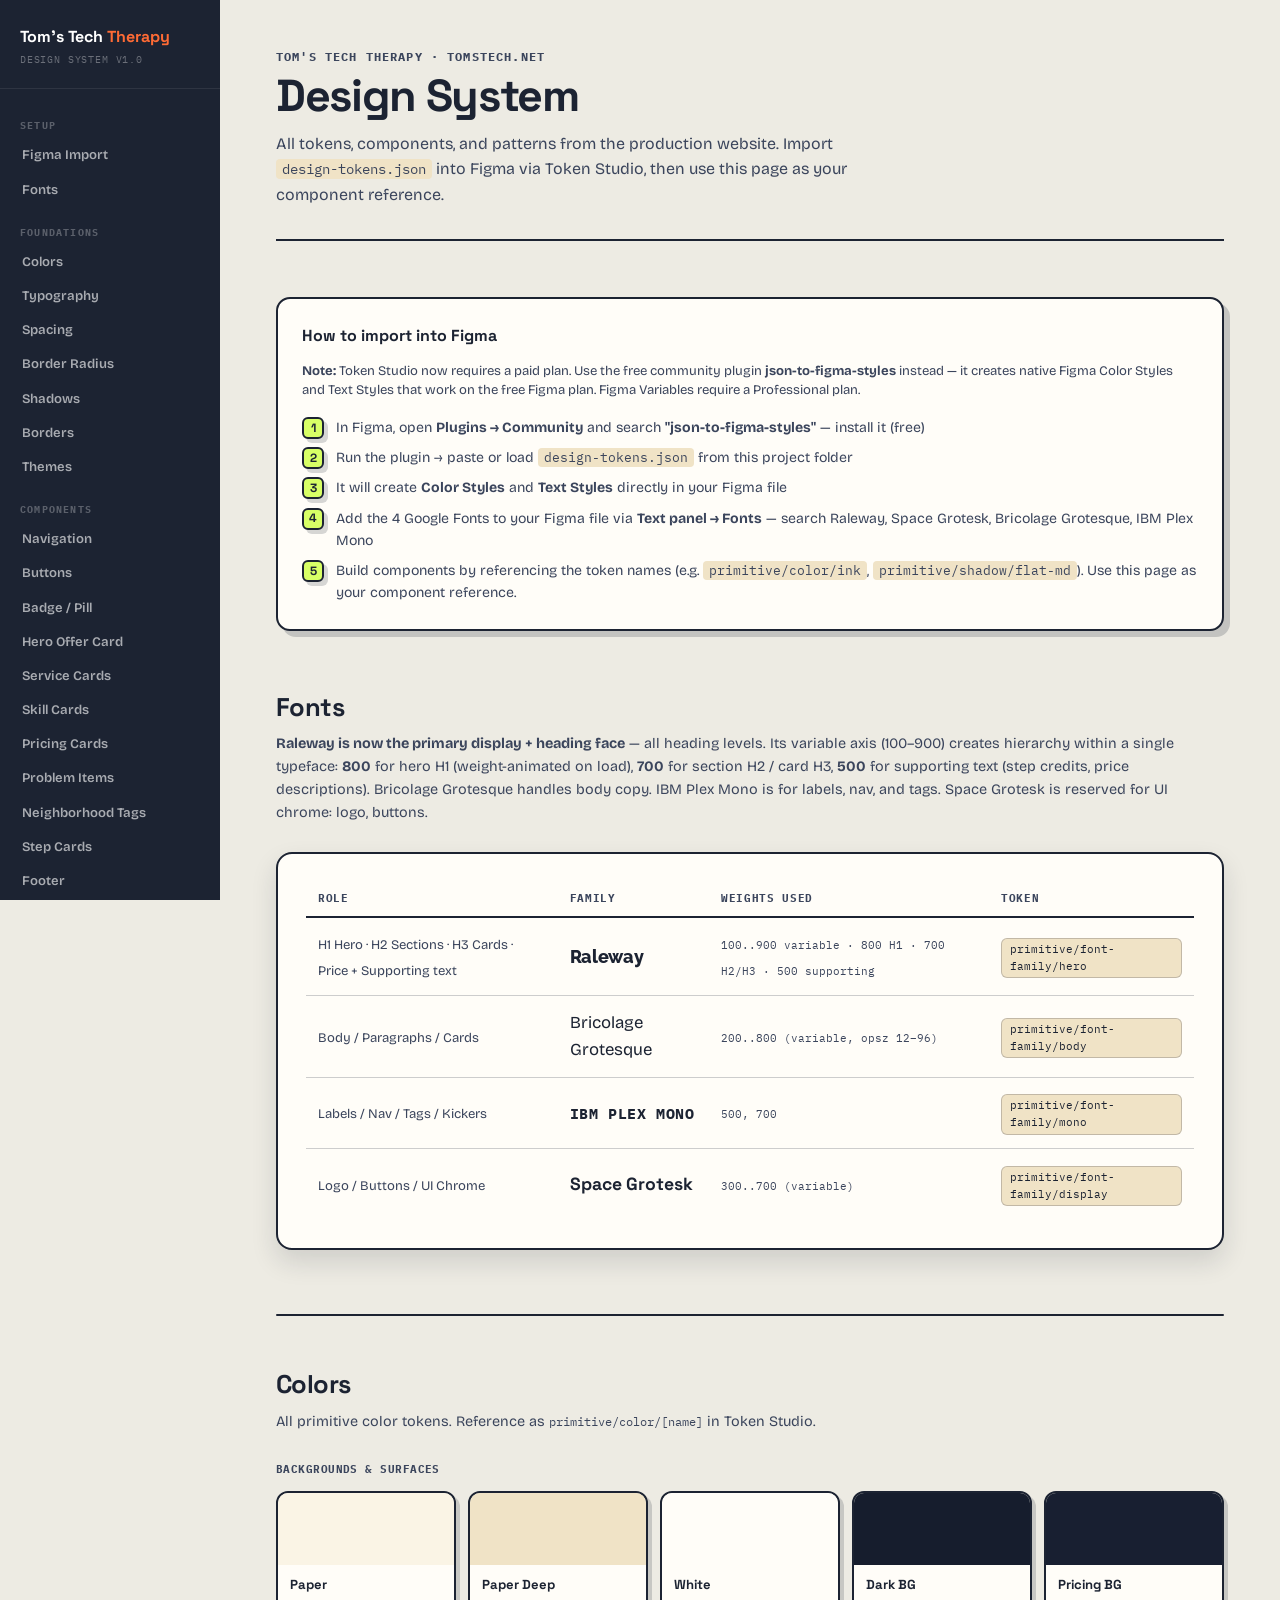
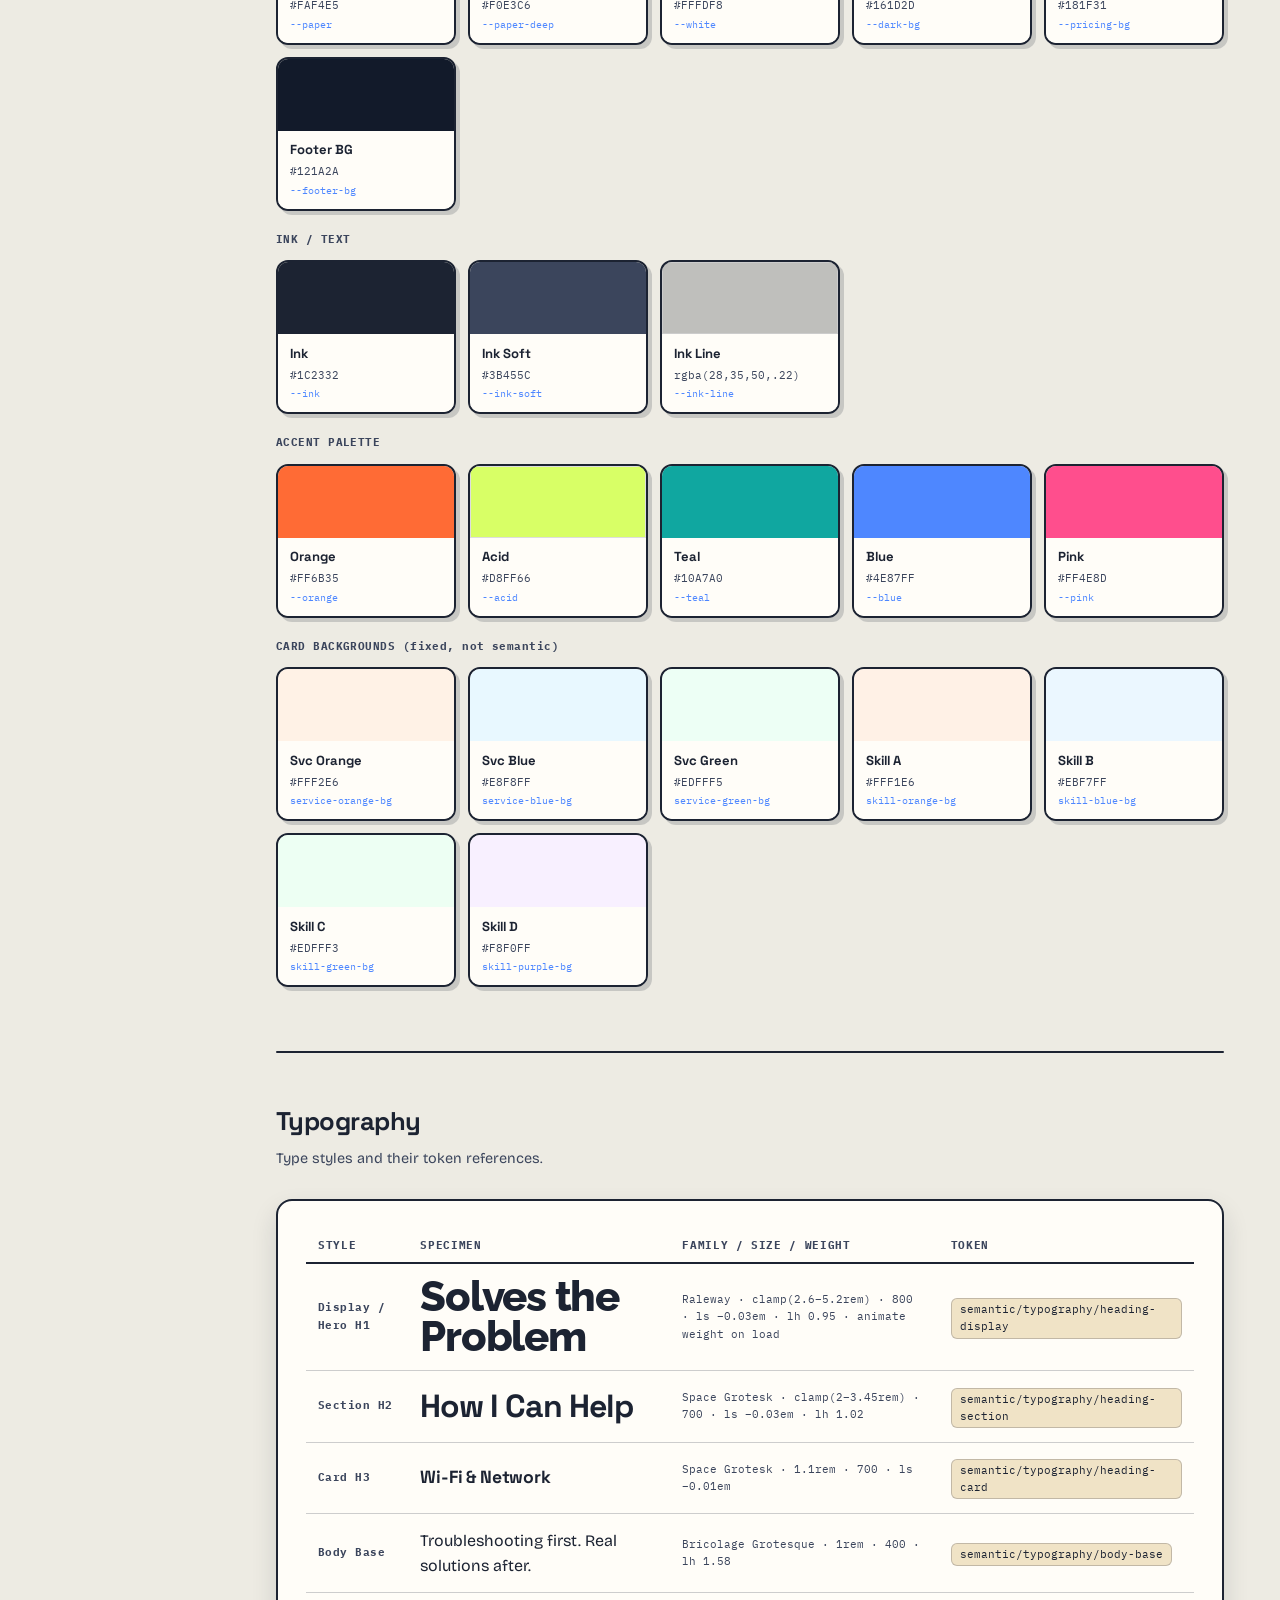
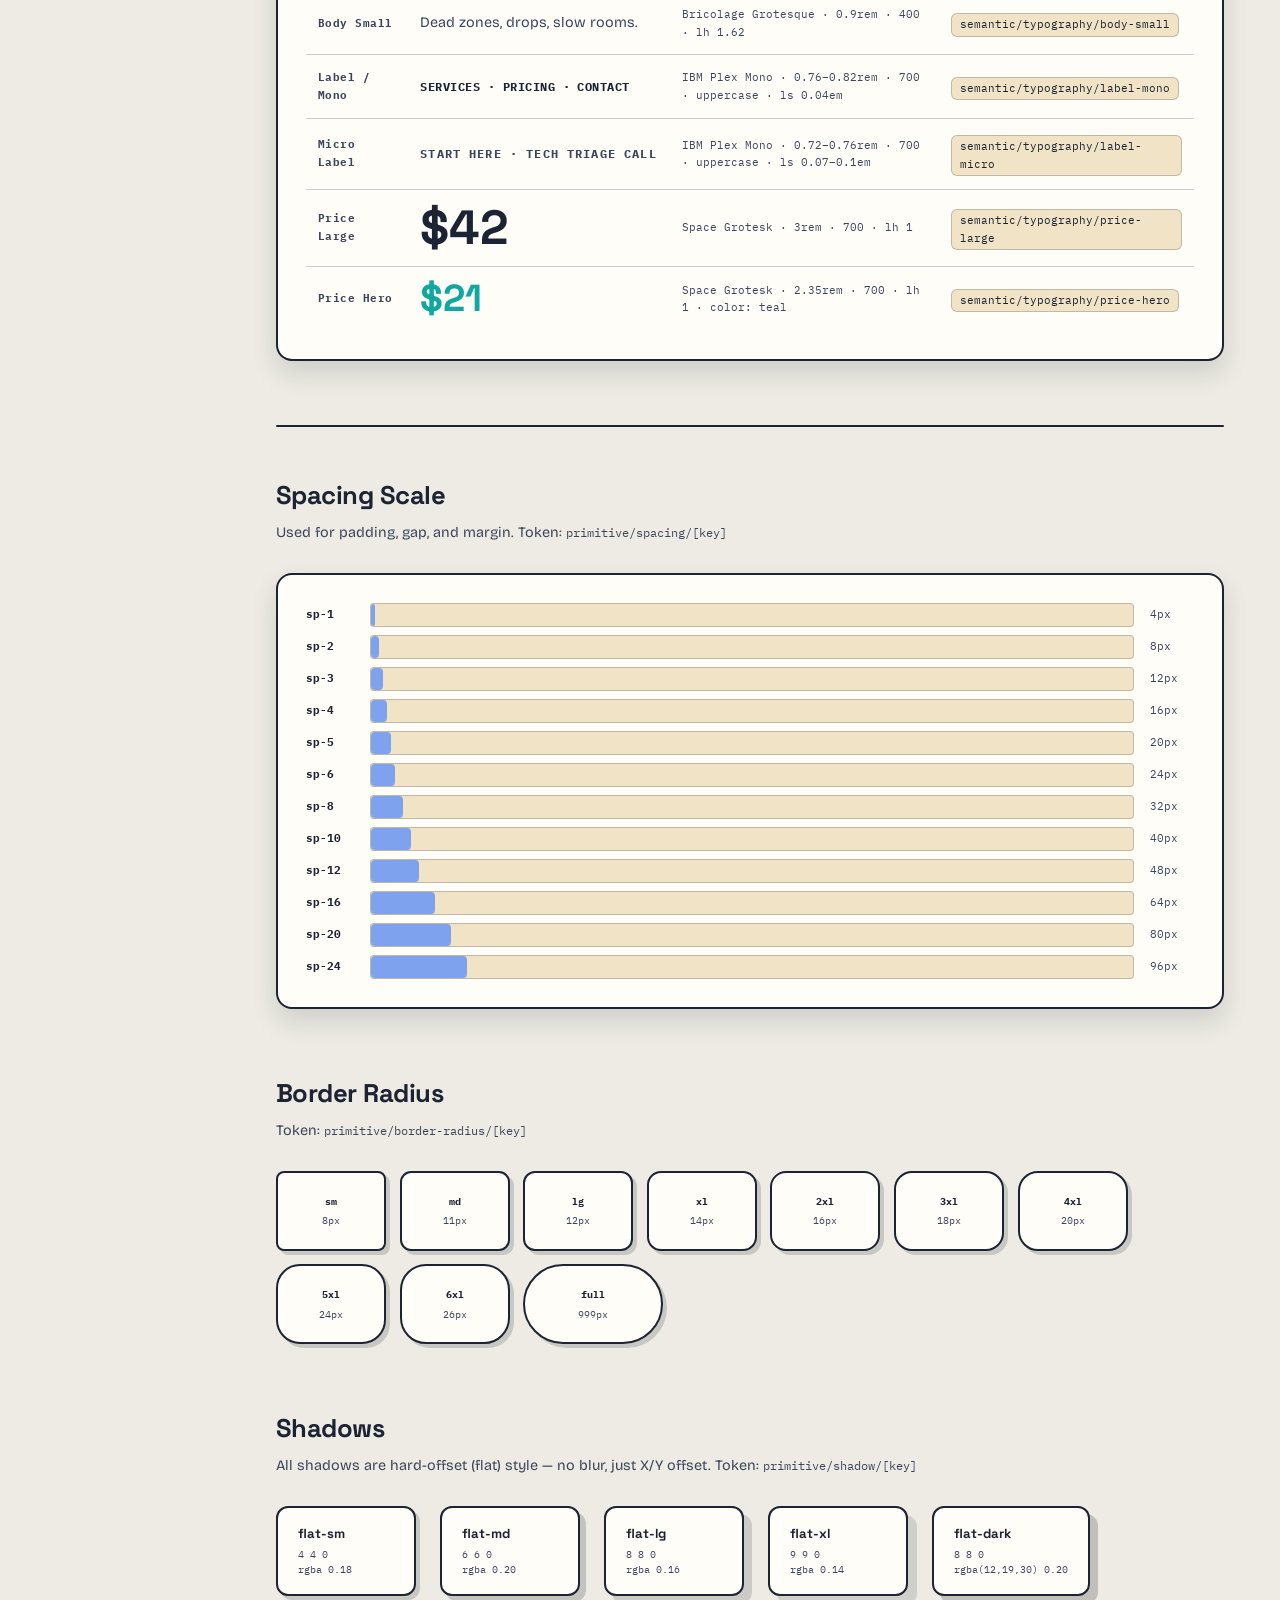
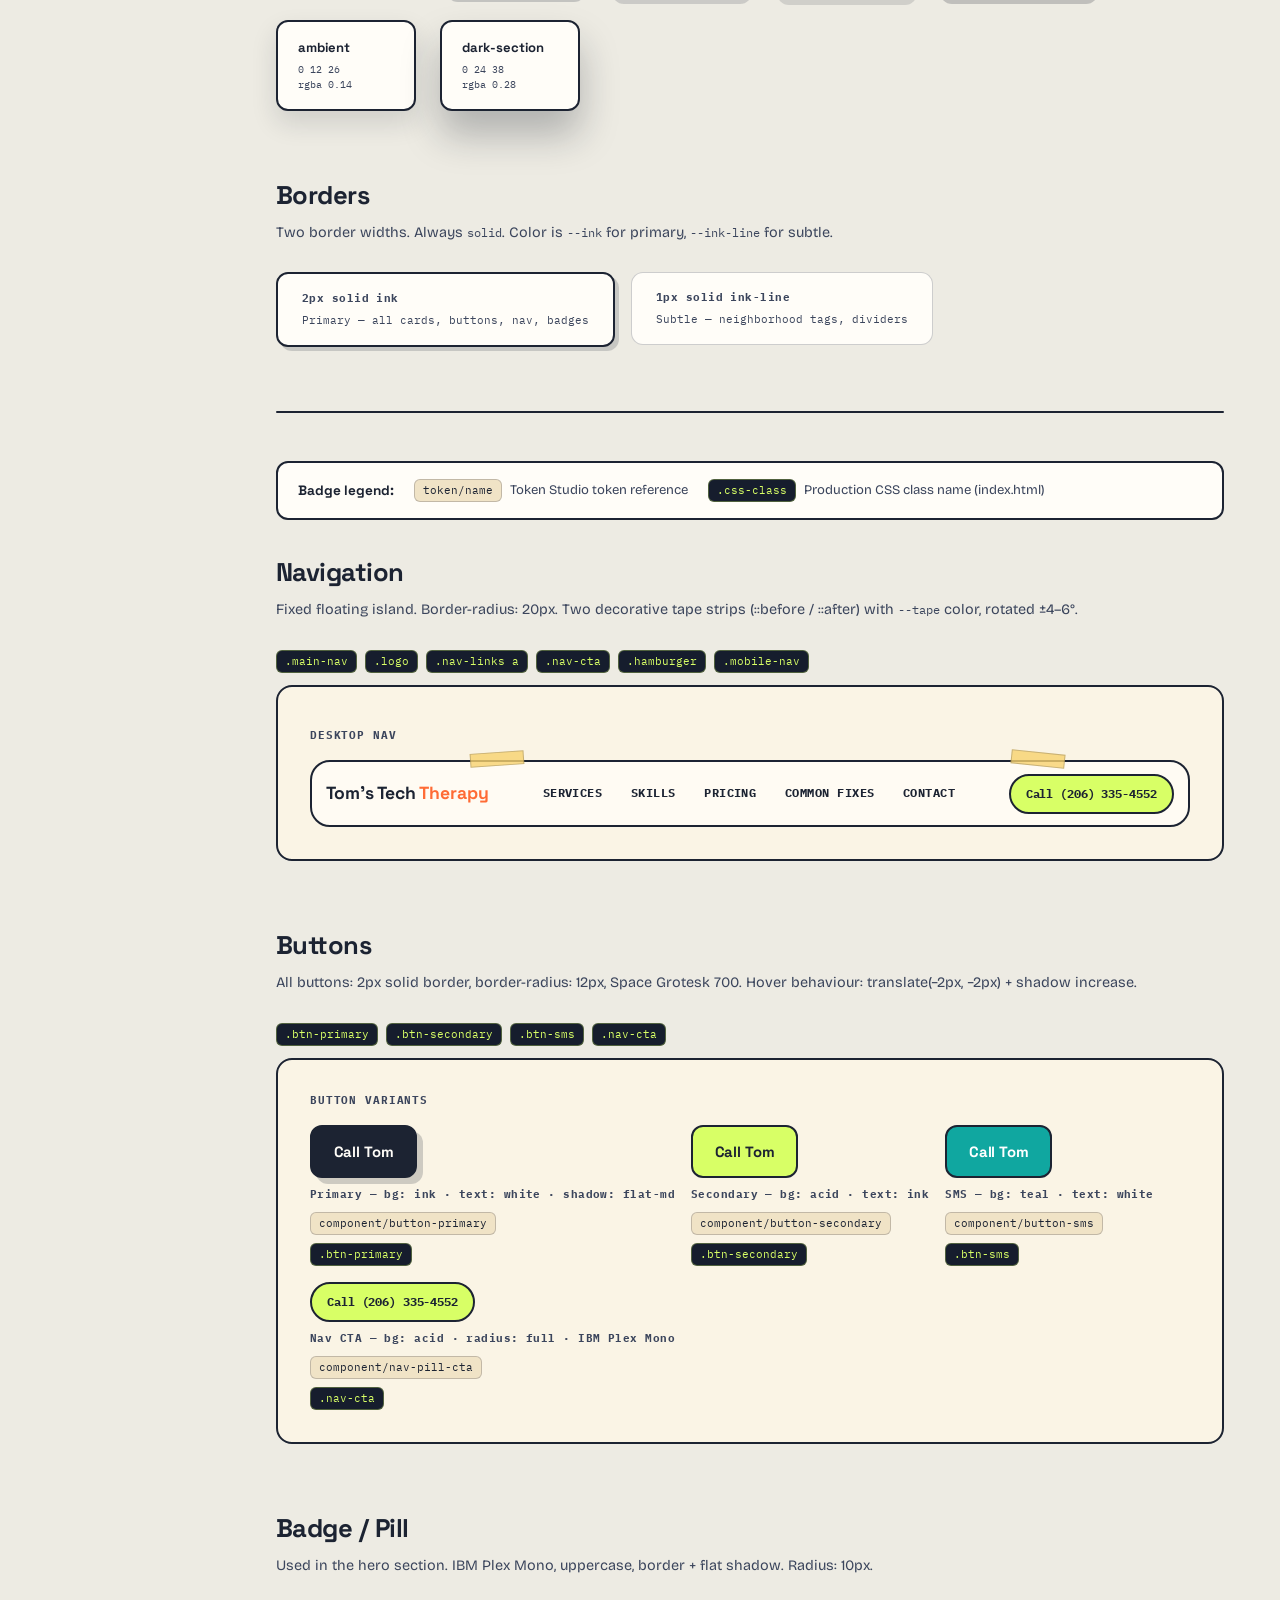
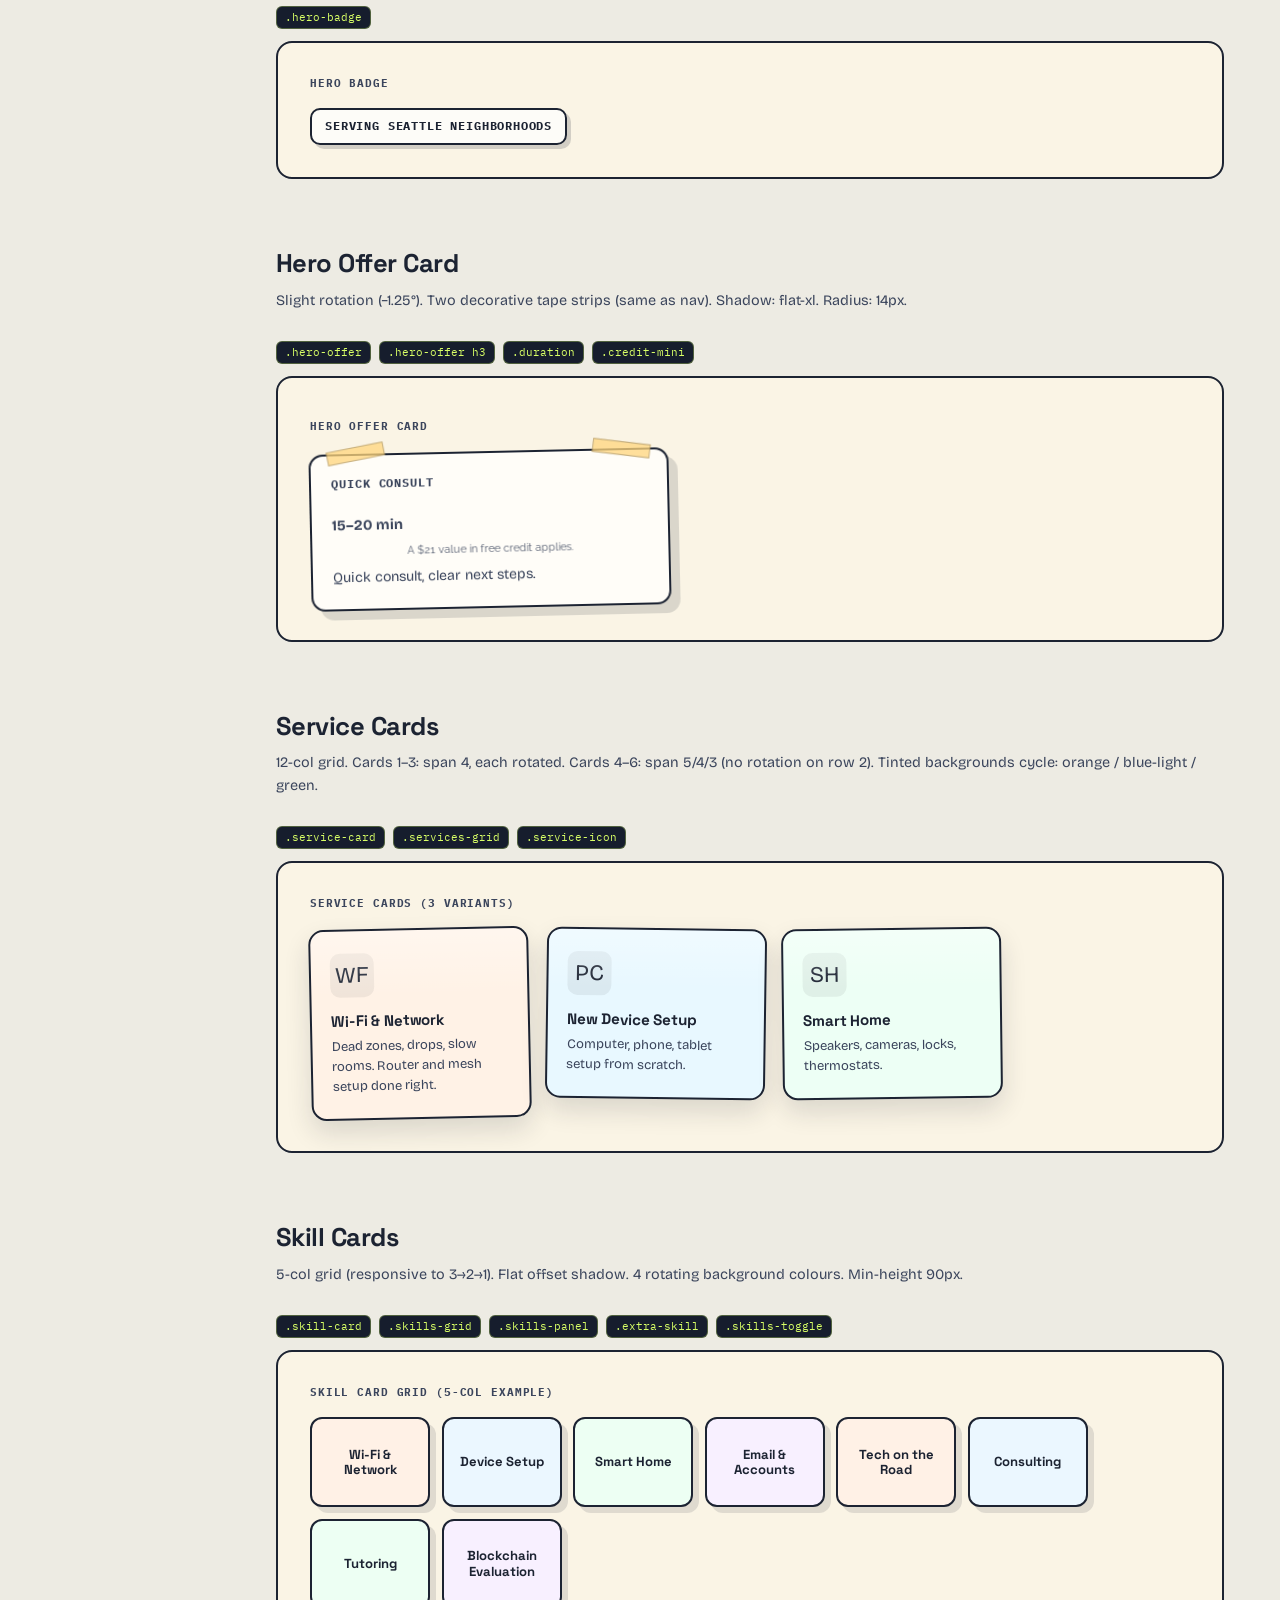
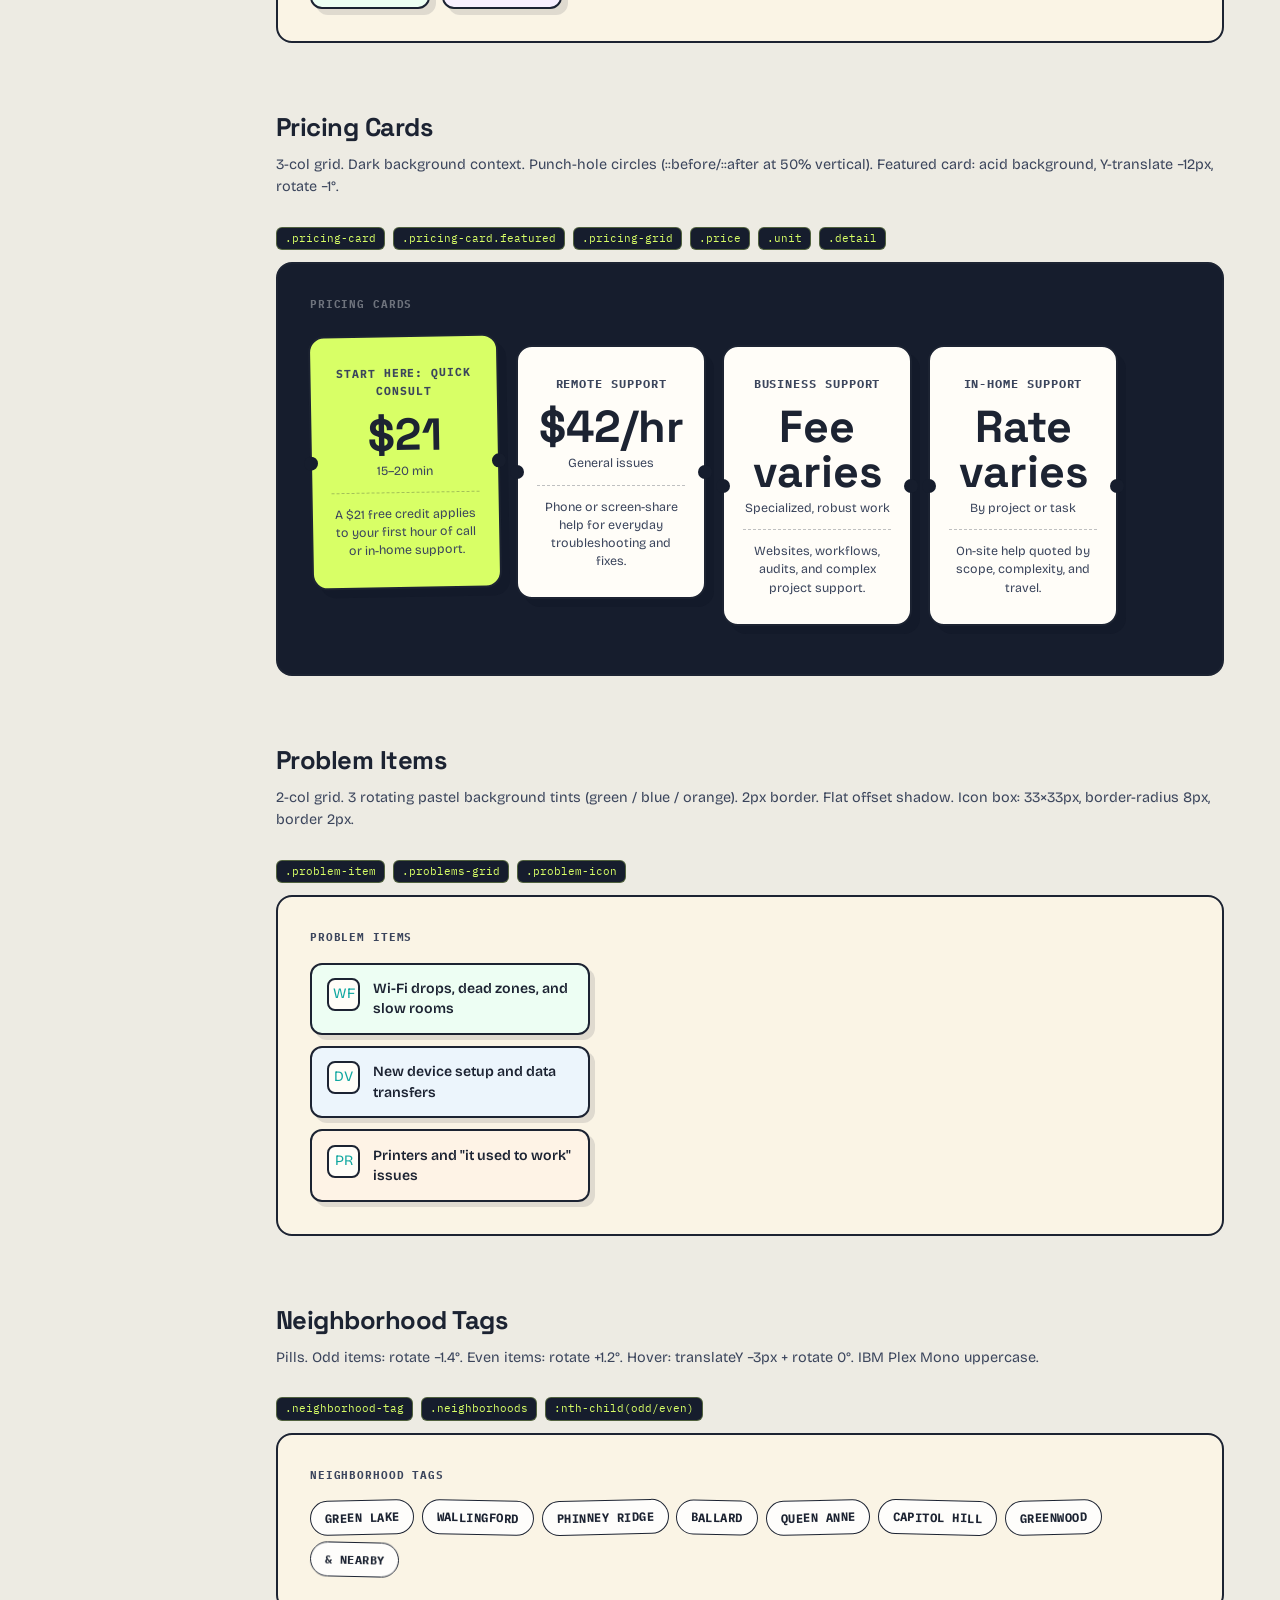
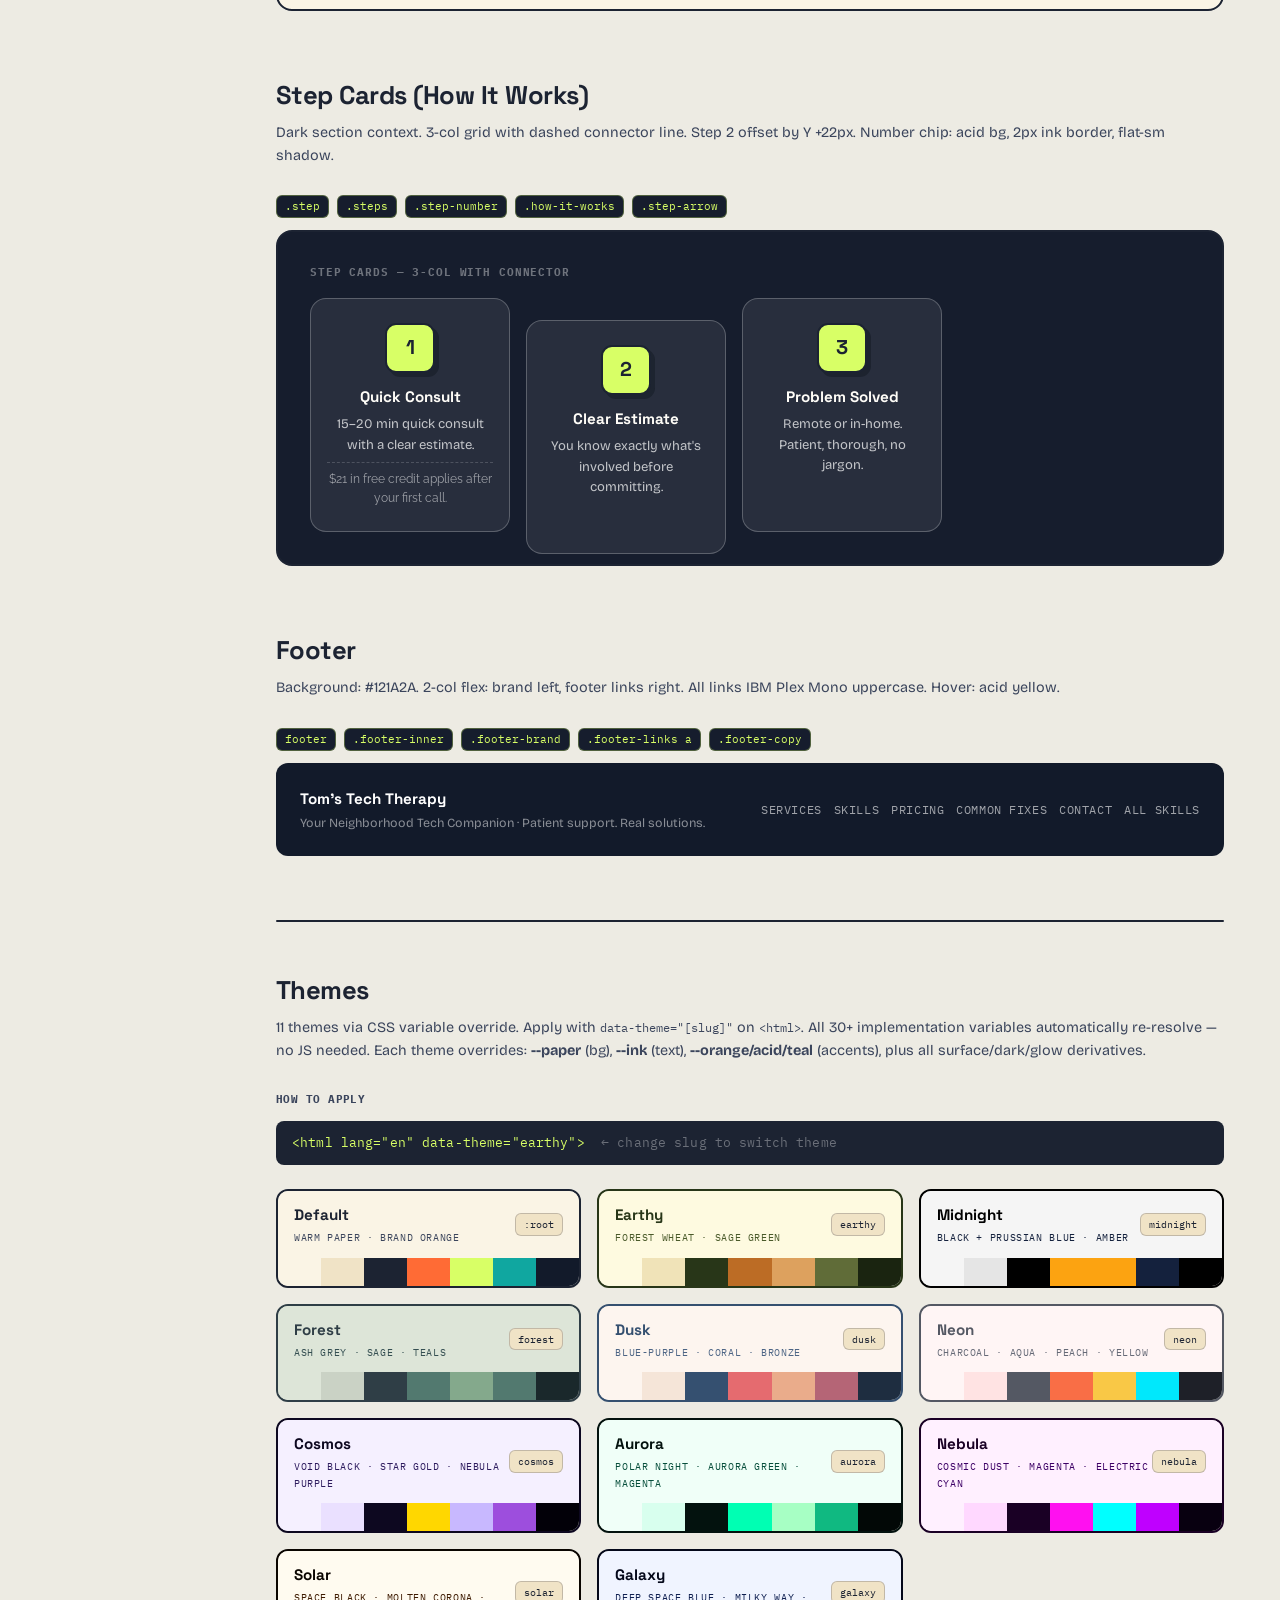
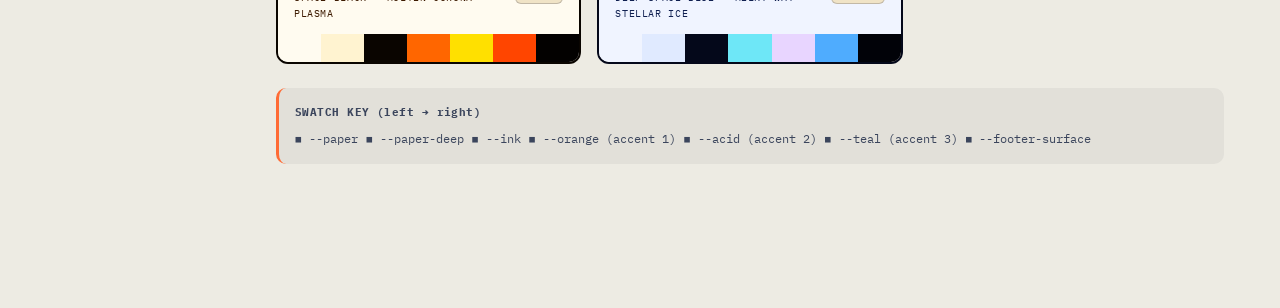
==== commit e55f5a35: "Updated skills and index accordingly, oprooper cards and visual heirarchy (See <attachments> above f" ====
--- a/design-system.html
+++ b/design-system.html
@@ -3,7 +3,7 @@
 <head>
     <meta charset="UTF-8">
     <meta name="viewport" content="width=device-width, initial-scale=1.0">
-    <title>Tom's Tech Ally — Design System</title>
+    <title>Tom's Tech Therapy — Design System</title>
     <link rel="preconnect" href="https://fonts.googleapis.com">
     <link rel="preconnect" href="https://fonts.gstatic.com" crossorigin>
     <link href="https://fonts.googleapis.com/css2?family=Raleway:ital,wght@0,100..900;1,100..900&family=Bricolage+Grotesque:opsz,wght@12..96,200..800&family=Space+Grotesk:wght@300..700&family=IBM+Plex+Mono:wght@500;700&display=swap" rel="stylesheet">
@@ -491,7 +491,7 @@
     <!-- ── Sidebar ── -->
     <aside class="ds-sidebar">
         <div class="ds-sidebar-brand">
-            <div class="sp">Tom's Tech <span>Ally</span></div>
+            <div class="sp">Tom's Tech <span>Therapy</span></div>
             <div class="sub">Design System v1.0</div>
         </div>
         <nav>
@@ -508,6 +508,7 @@
                 <a href="#radius">Border Radius</a>
                 <a href="#shadows">Shadows</a>
                 <a href="#borders">Borders</a>
+                <a href="#themes">Themes</a>
             </div>
             <div class="ds-nav-group">
                 <div class="ds-nav-group-label">Components</div>
@@ -530,7 +531,7 @@
     <main class="ds-main">
 
         <div class="ds-page-header">
-            <div class="eyebrow">Tom's Tech Ally · tomstech.net</div>
+            <div class="eyebrow">Tom's Tech Therapy · tomstech.net</div>
             <h1>Design System</h1>
             <p>All tokens, components, and patterns from the production website. Import <code style="font-family:'IBM Plex Mono',monospace;font-size:0.88em;background:var(--paper-deep);padding:1px 6px;border-radius:4px;">design-tokens.json</code> into Figma via Token Studio, then use this page as your component reference.</p>
         </div>
@@ -538,46 +539,47 @@
         <!-- ── Figma Import ── -->
         <div class="import-box" id="import">
             <h3>How to import into Figma</h3>
+            <p style="font-size:0.82rem;color:var(--ink-soft);margin:0 0 1rem;line-height:1.5;"><strong>Note:</strong> Token Studio now requires a paid plan. Use the free community plugin <strong>json-to-figma-styles</strong> instead — it creates native Figma Color Styles and Text Styles that work on the free Figma plan. Figma Variables require a Professional plan.</p>
             <ol class="import-steps">
-                <li><div class="step-num">1</div><span>In Figma, open <strong>Plugins → Token Studio for Figma</strong> (install free from Community if needed)</span></li>
-                <li><div class="step-num">2</div><span>In Token Studio, click <strong>Load from file/URL</strong> → select <code>design-tokens.json</code> from this project folder</span></li>
-                <li><div class="step-num">3</div><span>Click <strong>Apply to document</strong> — this creates all color, typography, spacing, shadow, and radius styles</span></li>
-                <li><div class="step-num">4</div><span>For native Figma Variables: Token Studio → <strong>Sync → Figma Variables</strong> (requires Token Studio Pro) — or manually create variables from the token values listed below</span></li>
-                <li><div class="step-num">5</div><span>Build components by referencing the token names (e.g. <code>primitive/color/ink</code>, <code>primitive/shadow/flat-md</code>)</span></li>
+                <li><div class="step-num">1</div><span>In Figma, open <strong>Plugins → Community</strong> and search <strong>"json-to-figma-styles"</strong> — install it (free)</span></li>
+                <li><div class="step-num">2</div><span>Run the plugin → paste or load <code>design-tokens.json</code> from this project folder</span></li>
+                <li><div class="step-num">3</div><span>It will create <strong>Color Styles</strong> and <strong>Text Styles</strong> directly in your Figma file</span></li>
+                <li><div class="step-num">4</div><span>Add the 4 Google Fonts to your Figma file via <strong>Text panel → Fonts</strong> — search Raleway, Space Grotesk, Bricolage Grotesque, IBM Plex Mono</span></li>
+                <li><div class="step-num">5</div><span>Build components by referencing the token names (e.g. <code>primitive/color/ink</code>, <code>primitive/shadow/flat-md</code>). Use this page as your component reference.</span></li>
             </ol>
         </div>
 
         <!-- ── Fonts ── -->
         <div class="ds-section" id="fonts">
             <div class="ds-section-title">Fonts</div>
-            <div class="ds-section-desc">Four Google Fonts — all variable weight (except IBM Plex Mono). Raleway is the H1/hero face; Bricolage is body/cards with optical size axis; Space Grotesk covers UI headings H2+. Add all to your Figma file via the text panel.</div>
+            <div class="ds-section-desc"><strong>Raleway is now the primary display + heading face</strong> — all heading levels. Its variable axis (100–900) creates hierarchy within a single typeface: <strong>800</strong> for hero H1 (weight-animated on load), <strong>700</strong> for section H2 / card H3, <strong>500</strong> for supporting text (step credits, price descriptions). Bricolage Grotesque handles body copy. IBM Plex Mono is for labels, nav, and tags. Space Grotesk is reserved for UI chrome: logo, buttons.</div>
             <div class="ds-section-wrap">
                 <table class="type-table" style="margin-bottom:0">
                     <thead><tr><th>Role</th><th>Family</th><th>Weights Used</th><th>Token</th></tr></thead>
                     <tbody>
                         <tr>
-                            <td><span style="font-size:0.82rem;color:var(--ink-soft);">H1 / Hero Display</span></td>
+                            <td><span style="font-size:0.82rem;color:var(--ink-soft);">H1 Hero · H2 Sections · H3 Cards · Price + Supporting text</span></td>
                             <td style="font-family:'Raleway';font-weight:800;font-size:1.1rem;letter-spacing:-0.02em;">Raleway</td>
-                            <td><span class="token-value">100..900 (variable)</span></td>
+                            <td><span class="token-value">100..900 variable · 800 H1 · 700 H2/H3 · 500 supporting</span></td>
                             <td><span class="copy-badge">primitive/font-family/hero</span></td>
                         </tr>
                         <tr>
-                            <td><span style="font-size:0.82rem;color:var(--ink-soft);">H2–H4 / UI Headings</span></td>
-                            <td style="font-family:'Space Grotesk';font-weight:700;font-size:1.1rem;">Space Grotesk</td>
-                            <td><span class="token-value">300..700 (variable)</span></td>
-                            <td><span class="copy-badge">primitive/font-family/display</span></td>
-                        </tr>
-                        <tr>
-                            <td><span style="font-size:0.82rem;color:var(--ink-soft);">Body / Cards</span></td>
+                            <td><span style="font-size:0.82rem;color:var(--ink-soft);">Body / Paragraphs / Cards</span></td>
                             <td style="font-family:'Bricolage Grotesque';font-size:1.05rem;">Bricolage Grotesque</td>
                             <td><span class="token-value">200..800 (variable, opsz 12–96)</span></td>
                             <td><span class="copy-badge">primitive/font-family/body</span></td>
                         </tr>
                         <tr>
-                            <td><span style="font-size:0.82rem;color:var(--ink-soft);">Labels / Nav / Tags</span></td>
+                            <td><span style="font-size:0.82rem;color:var(--ink-soft);">Labels / Nav / Tags / Kickers</span></td>
                             <td style="font-family:'IBM Plex Mono';font-weight:700;font-size:0.95rem;letter-spacing:0.04em;text-transform:uppercase;">IBM Plex Mono</td>
                             <td><span class="token-value">500, 700</span></td>
                             <td><span class="copy-badge">primitive/font-family/mono</span></td>
+                        </tr>
+                        <tr>
+                            <td><span style="font-size:0.82rem;color:var(--ink-soft);">Logo / Buttons / UI Chrome</span></td>
+                            <td style="font-family:'Space Grotesk';font-weight:700;font-size:1.1rem;">Space Grotesk</td>
+                            <td><span class="token-value">300..700 (variable)</span></td>
+                            <td><span class="copy-badge">primitive/font-family/display</span></td>
                         </tr>
                     </tbody>
                 </table>
@@ -807,7 +809,7 @@
             <div class="comp-stage" style="padding-top:2.5rem;">
                 <div class="comp-label">Desktop Nav</div>
                 <div class="nav-demo">
-                    <a class="nd-logo">Tom's Tech <span>Ally</span></a>
+                    <a class="nd-logo">Tom's Tech <span>Therapy</span></a>
                     <div class="nav-demo-links">
                         <span class="nav-demo-link">Services</span>
                         <span class="nav-demo-link">Skills</span>
@@ -840,13 +842,13 @@
                         <span class="class-badge">.btn-primary</span>
                     </div>
                     <div style="display:flex;flex-direction:column;align-items:flex-start;gap:0.5rem;">
-                        <a class="btn btn-s">Text Tom</a>
+                        <a class="btn btn-s">Call Tom</a>
                         <span class="token-label">Secondary — bg: acid · text: ink</span>
                         <span class="copy-badge">component/button-secondary</span>
                         <span class="class-badge">.btn-secondary</span>
                     </div>
                     <div style="display:flex;flex-direction:column;align-items:flex-start;gap:0.5rem;">
-                        <a class="btn btn-sms">Text Tom</a>
+                        <a class="btn btn-sms">Call Tom</a>
                         <span class="token-label">SMS — bg: teal · text: white</span>
                         <span class="copy-badge">component/button-sms</span>
                         <span class="class-badge">.btn-sms</span>
@@ -870,7 +872,7 @@
             </div>
             <div class="comp-stage">
                 <div class="comp-label">Hero badge</div>
-                <div class="badge-demo">📍 Serving Seattle Neighborhoods</div>
+                <div class="badge-demo">Serving Seattle Neighborhoods</div>
             </div>
         </div>
 
@@ -881,14 +883,16 @@
             <div style="margin-bottom:0.75rem;display:flex;gap:0.5rem;align-items:center;">
                 <span class="class-badge">.hero-offer</span>
                 <span class="class-badge">.hero-offer h3</span>
-                <span class="class-badge">.price</span>
+                <span class="class-badge">.duration</span>
+                <span class="class-badge">.credit-mini</span>
             </div>
             <div class="comp-stage" style="padding-top:2.5rem;">
                 <div class="comp-label">Hero Offer Card</div>
                 <div class="offer-card">
-                    <div class="oc-label">Start with a Tech Triage Call</div>
-                    <div class="oc-price">$21 <span>· 15–20 min</span></div>
-                    <div class="oc-note">Quick diagnosis, clear next steps.<br>$21 fully credited toward your first appointment.</div>
+                    <div class="oc-label">Quick Consult</div>
+                    <div class="oc-price"><span>15–20 min</span></div>
+                    <div class="oc-note" style="text-align:center;font-size:0.68rem;font-family:'Raleway',sans-serif;margin-bottom:0.45rem;opacity:.86;">A $21 value in free credit applies.</div>
+                    <div class="oc-note">Quick consult, clear next steps.</div>
                 </div>
             </div>
         </div>
@@ -906,17 +910,17 @@
                 <div class="comp-label">Service cards (3 variants)</div>
                 <div class="comp-row">
                     <div class="svc-card sc1">
-                        <div class="svc-icon-box">📡</div>
+                        <div class="svc-icon-box">WF</div>
                         <h4>Wi-Fi &amp; Network</h4>
                         <p>Dead zones, drops, slow rooms. Router and mesh setup done right.</p>
                     </div>
                     <div class="svc-card sc2">
-                        <div class="svc-icon-box">💻</div>
+                        <div class="svc-icon-box">PC</div>
                         <h4>New Device Setup</h4>
                         <p>Computer, phone, tablet setup from scratch.</p>
                     </div>
                     <div class="svc-card sc3">
-                        <div class="svc-icon-box">🏠</div>
+                        <div class="svc-icon-box">SH</div>
                         <h4>Smart Home</h4>
                         <p>Speakers, cameras, locks, thermostats.</p>
                     </div>
@@ -966,22 +970,28 @@
                 <div class="comp-label dark">Pricing cards</div>
                 <div style="display:flex;gap:1rem;align-items:flex-start;flex-wrap:wrap;padding:1rem 0;">
                     <div class="pricing-c feat">
-                        <div class="pc-label">Start Here</div>
+                        <div class="pc-label">Start Here: Quick Consult</div>
                         <div class="pc-price">$21</div>
-                        <div class="pc-unit">Tech Triage · 15–20 min</div>
-                        <div class="pc-detail">$21 credited toward your first appointment</div>
+                        <div class="pc-unit">15–20 min</div>
+                        <div class="pc-detail">A $21 free credit applies to your first hour of call or in-home support.</div>
                     </div>
                     <div class="pricing-c">
                         <div class="pc-label">Remote Support</div>
-                        <div class="pc-price">$42</div>
-                        <div class="pc-unit">per hour</div>
-                        <div class="pc-detail">1-hour minimum</div>
+                        <div class="pc-price">$42/hr</div>
+                        <div class="pc-unit">General issues</div>
+                        <div class="pc-detail">Phone or screen-share help for everyday troubleshooting and fixes.</div>
+                    </div>
+                    <div class="pricing-c">
+                        <div class="pc-label">Business Support</div>
+                        <div class="pc-price">Fee varies</div>
+                        <div class="pc-unit">Specialized, robust work</div>
+                        <div class="pc-detail">Websites, workflows, audits, and complex project support.</div>
                     </div>
                     <div class="pricing-c">
                         <div class="pc-label">In-Home Support</div>
-                        <div class="pc-price">$42</div>
-                        <div class="pc-unit">per hour</div>
-                        <div class="pc-detail">90-minute minimum</div>
+                        <div class="pc-price">Rate varies</div>
+                        <div class="pc-unit">By project or task</div>
+                        <div class="pc-detail">On-site help quoted by scope, complexity, and travel.</div>
                     </div>
                 </div>
             </div>
@@ -999,9 +1009,9 @@
             <div class="comp-stage">
                 <div class="comp-label">Problem items</div>
                 <div style="display:flex;flex-direction:column;gap:0.7rem;max-width:340px;">
-                    <div class="problem-c p1"><div class="problem-icon-c">📶</div><p>Wi-Fi drops, dead zones, and slow rooms</p></div>
-                    <div class="problem-c p2"><div class="problem-icon-c">📱</div><p>New device setup and data transfers</p></div>
-                    <div class="problem-c p3"><div class="problem-icon-c">🖶</div><p>Printers and "it used to work" issues</p></div>
+                    <div class="problem-c p1"><div class="problem-icon-c">WF</div><p>Wi-Fi drops, dead zones, and slow rooms</p></div>
+                    <div class="problem-c p2"><div class="problem-icon-c">DV</div><p>New device setup and data transfers</p></div>
+                    <div class="problem-c p3"><div class="problem-icon-c">PR</div><p>Printers and "it used to work" issues</p></div>
                 </div>
             </div>
         </div>
@@ -1046,8 +1056,9 @@
                 <div style="display:flex;gap:1rem;flex-wrap:wrap;">
                     <div class="step-c">
                         <div class="step-num-c">1</div>
-                        <h4>Triage Call — $21</h4>
-                        <p>15–20 min diagnosis with a clear estimate. $21 credited toward your first appointment.</p>
+                        <h4>Quick Consult</h4>
+                        <p>15–20 min quick consult with a clear estimate.</p>
+                        <p style="margin-top:0.45rem;padding-top:0.45rem;border-top:1px dashed rgba(255,255,255,0.24);font-family:'Raleway',sans-serif;font-size:0.74rem;opacity:.75;">$21 in free credit applies after your first call.</p>
                     </div>
                     <div class="step-c" style="transform:translateY(22px);">
                         <div class="step-num-c">2</div>
@@ -1076,7 +1087,7 @@
             </div>
             <div class="footer-preview">
                 <div>
-                    <div class="fp-brand">Tom's Tech Ally</div>
+                    <div class="fp-brand">Tom's Tech Therapy</div>
                     <div class="fp-sub">Your Neighborhood Tech Companion · Patient support. Real solutions.</div>
                 </div>
                 <div class="fp-links">
@@ -1090,6 +1101,256 @@
             </div>
         </div>
 
+        <div class="ds-divider"></div>
+
+        <!-- ── Themes ── -->
+        <div class="ds-section" id="themes">
+            <div class="ds-section-title">Themes</div>
+            <div class="ds-section-desc">11 themes via CSS variable override. Apply with <code style="font-family:'IBM Plex Mono',monospace;font-size:0.82em;">data-theme="[slug]"</code> on <code style="font-family:'IBM Plex Mono',monospace;font-size:0.82em;">&lt;html&gt;</code>. All 30+ implementation variables automatically re-resolve — no JS needed. Each theme overrides: <strong>--paper</strong> (bg), <strong>--ink</strong> (text), <strong>--orange/acid/teal</strong> (accents), plus all surface/dark/glow derivatives.</div>
+
+            <div class="token-label" style="margin-bottom:0.75rem;">HOW TO APPLY</div>
+            <div style="background:#1C2332;border-radius:8px;padding:0.75rem 1rem;margin-bottom:1.5rem;font-family:'IBM Plex Mono',monospace;font-size:0.82rem;color:#D8FF66;letter-spacing:0.01em;">
+                &lt;html lang="en" data-theme="earthy"&gt; &nbsp;<span style="color:rgba(255,255,255,0.35);">← change slug to switch theme</span>
+            </div>
+
+            <div style="display:grid;grid-template-columns:repeat(auto-fill,minmax(280px,1fr));gap:1rem;">
+
+                <!-- Default -->
+                <div style="border:2px solid var(--ink);border-radius:12px;overflow:hidden;">
+                    <div style="background:#FAF4E5;padding:0.75rem 1rem;display:flex;justify-content:space-between;align-items:center;">
+                        <div>
+                            <div style="font-family:'Space Grotesk',sans-serif;font-weight:700;font-size:0.95rem;color:#1C2332;">Default</div>
+                            <div style="font-family:'IBM Plex Mono',monospace;font-size:0.65rem;color:#3B455C;letter-spacing:0.06em;text-transform:uppercase;margin-top:2px;">Warm paper · brand orange</div>
+                        </div>
+                        <span class="copy-badge" style="font-size:0.65rem;">:root</span>
+                    </div>
+                    <div style="display:flex;height:28px;">
+                        <div style="flex:1;background:#FAF4E5;" title="--paper"></div>
+                        <div style="flex:1;background:#F0E3C6;" title="--paper-deep"></div>
+                        <div style="flex:1;background:#1C2332;" title="--ink"></div>
+                        <div style="flex:1;background:#FF6B35;" title="--orange"></div>
+                        <div style="flex:1;background:#D8FF66;" title="--acid"></div>
+                        <div style="flex:1;background:#10A7A0;" title="--teal"></div>
+                        <div style="flex:1;background:#121A2A;" title="--footer-surface"></div>
+                    </div>
+                </div>
+
+                <!-- Earthy -->
+                <div style="border:2px solid #283618;border-radius:12px;overflow:hidden;">
+                    <div style="background:#fefae0;padding:0.75rem 1rem;display:flex;justify-content:space-between;align-items:center;">
+                        <div>
+                            <div style="font-family:'Space Grotesk',sans-serif;font-weight:700;font-size:0.95rem;color:#283618;">Earthy</div>
+                            <div style="font-family:'IBM Plex Mono',monospace;font-size:0.65rem;color:#4a5a2a;letter-spacing:0.06em;text-transform:uppercase;margin-top:2px;">Forest wheat · sage green</div>
+                        </div>
+                        <span class="copy-badge" style="font-size:0.65rem;">earthy</span>
+                    </div>
+                    <div style="display:flex;height:28px;">
+                        <div style="flex:1;background:#fefae0;" title="--paper"></div>
+                        <div style="flex:1;background:#f0e3b8;" title="--paper-deep"></div>
+                        <div style="flex:1;background:#283618;" title="--ink"></div>
+                        <div style="flex:1;background:#bc6c25;" title="--orange"></div>
+                        <div style="flex:1;background:#dda15e;" title="--acid"></div>
+                        <div style="flex:1;background:#606c38;" title="--teal"></div>
+                        <div style="flex:1;background:#1a2410;" title="--footer-surface"></div>
+                    </div>
+                </div>
+
+                <!-- Midnight -->
+                <div style="border:2px solid #000000;border-radius:12px;overflow:hidden;">
+                    <div style="background:#f5f5f5;padding:0.75rem 1rem;display:flex;justify-content:space-between;align-items:center;">
+                        <div>
+                            <div style="font-family:'Space Grotesk',sans-serif;font-weight:700;font-size:0.95rem;color:#000000;">Midnight</div>
+                            <div style="font-family:'IBM Plex Mono',monospace;font-size:0.65rem;color:#14213D;letter-spacing:0.06em;text-transform:uppercase;margin-top:2px;">Black + prussian blue · amber</div>
+                        </div>
+                        <span class="copy-badge" style="font-size:0.65rem;">midnight</span>
+                    </div>
+                    <div style="display:flex;height:28px;">
+                        <div style="flex:1;background:#f5f5f5;" title="--paper"></div>
+                        <div style="flex:1;background:#e5e5e5;" title="--paper-deep"></div>
+                        <div style="flex:1;background:#000000;" title="--ink"></div>
+                        <div style="flex:1;background:#FCA311;" title="--orange"></div>
+                        <div style="flex:1;background:#FCA311;" title="--acid"></div>
+                        <div style="flex:1;background:#14213D;" title="--teal"></div>
+                        <div style="flex:1;background:#000000;" title="--footer-surface"></div>
+                    </div>
+                </div>
+
+                <!-- Forest -->
+                <div style="border:2px solid #2F3E46;border-radius:12px;overflow:hidden;">
+                    <div style="background:#dde5d8;padding:0.75rem 1rem;display:flex;justify-content:space-between;align-items:center;">
+                        <div>
+                            <div style="font-family:'Space Grotesk',sans-serif;font-weight:700;font-size:0.95rem;color:#2F3E46;">Forest</div>
+                            <div style="font-family:'IBM Plex Mono',monospace;font-size:0.65rem;color:#354F52;letter-spacing:0.06em;text-transform:uppercase;margin-top:2px;">Ash grey · sage · teals</div>
+                        </div>
+                        <span class="copy-badge" style="font-size:0.65rem;">forest</span>
+                    </div>
+                    <div style="display:flex;height:28px;">
+                        <div style="flex:1;background:#dde5d8;" title="--paper"></div>
+                        <div style="flex:1;background:#cad2c5;" title="--paper-deep"></div>
+                        <div style="flex:1;background:#2F3E46;" title="--ink"></div>
+                        <div style="flex:1;background:#52796F;" title="--orange"></div>
+                        <div style="flex:1;background:#84A98C;" title="--acid"></div>
+                        <div style="flex:1;background:#52796F;" title="--teal"></div>
+                        <div style="flex:1;background:#1a282b;" title="--footer-surface"></div>
+                    </div>
+                </div>
+
+                <!-- Dusk -->
+                <div style="border:2px solid #355070;border-radius:12px;overflow:hidden;">
+                    <div style="background:#FDF5EF;padding:0.75rem 1rem;display:flex;justify-content:space-between;align-items:center;">
+                        <div>
+                            <div style="font-family:'Space Grotesk',sans-serif;font-weight:700;font-size:0.95rem;color:#355070;">Dusk</div>
+                            <div style="font-family:'IBM Plex Mono',monospace;font-size:0.65rem;color:#4d6585;letter-spacing:0.06em;text-transform:uppercase;margin-top:2px;">Blue-purple · coral · bronze</div>
+                        </div>
+                        <span class="copy-badge" style="font-size:0.65rem;">dusk</span>
+                    </div>
+                    <div style="display:flex;height:28px;">
+                        <div style="flex:1;background:#FDF5EF;" title="--paper"></div>
+                        <div style="flex:1;background:#F5E5D8;" title="--paper-deep"></div>
+                        <div style="flex:1;background:#355070;" title="--ink"></div>
+                        <div style="flex:1;background:#E56B6F;" title="--orange"></div>
+                        <div style="flex:1;background:#EAAC8B;" title="--acid"></div>
+                        <div style="flex:1;background:#B56576;" title="--teal"></div>
+                        <div style="flex:1;background:#1e2d40;" title="--footer-surface"></div>
+                    </div>
+                </div>
+
+                <!-- Neon -->
+                <div style="border:2px solid #545863;border-radius:12px;overflow:hidden;">
+                    <div style="background:#FFF5F5;padding:0.75rem 1rem;display:flex;justify-content:space-between;align-items:center;">
+                        <div>
+                            <div style="font-family:'Space Grotesk',sans-serif;font-weight:700;font-size:0.95rem;color:#545863;">Neon</div>
+                            <div style="font-family:'IBM Plex Mono',monospace;font-size:0.65rem;color:#666a77;letter-spacing:0.06em;text-transform:uppercase;margin-top:2px;">Charcoal · aqua · peach · yellow</div>
+                        </div>
+                        <span class="copy-badge" style="font-size:0.65rem;">neon</span>
+                    </div>
+                    <div style="display:flex;height:28px;">
+                        <div style="flex:1;background:#FFF5F5;" title="--paper"></div>
+                        <div style="flex:1;background:#FFE3E3;" title="--paper-deep"></div>
+                        <div style="flex:1;background:#545863;" title="--ink"></div>
+                        <div style="flex:1;background:#F96E46;" title="--orange"></div>
+                        <div style="flex:1;background:#F9C846;" title="--acid"></div>
+                        <div style="flex:1;background:#00E8FC;" title="--teal"></div>
+                        <div style="flex:1;background:#1e2028;" title="--footer-surface"></div>
+                    </div>
+                </div>
+
+                <!-- Cosmos -->
+                <div style="border:2px solid #0D0820;border-radius:12px;overflow:hidden;">
+                    <div style="background:#F5F0FF;padding:0.75rem 1rem;display:flex;justify-content:space-between;align-items:center;">
+                        <div>
+                            <div style="font-family:'Space Grotesk',sans-serif;font-weight:700;font-size:0.95rem;color:#0D0820;">Cosmos</div>
+                            <div style="font-family:'IBM Plex Mono',monospace;font-size:0.65rem;color:#2D1B5E;letter-spacing:0.06em;text-transform:uppercase;margin-top:2px;">Void black · star gold · nebula purple</div>
+                        </div>
+                        <span class="copy-badge" style="font-size:0.65rem;">cosmos</span>
+                    </div>
+                    <div style="display:flex;height:28px;">
+                        <div style="flex:1;background:#F5F0FF;" title="--paper"></div>
+                        <div style="flex:1;background:#EAE0FF;" title="--paper-deep"></div>
+                        <div style="flex:1;background:#0D0820;" title="--ink"></div>
+                        <div style="flex:1;background:#FFD700;" title="--orange"></div>
+                        <div style="flex:1;background:#C8B8FF;" title="--acid"></div>
+                        <div style="flex:1;background:#9D4EDD;" title="--teal"></div>
+                        <div style="flex:1;background:#020008;" title="--footer-surface"></div>
+                    </div>
+                </div>
+
+                <!-- Aurora -->
+                <div style="border:2px solid #03120E;border-radius:12px;overflow:hidden;">
+                    <div style="background:#F0FFF8;padding:0.75rem 1rem;display:flex;justify-content:space-between;align-items:center;">
+                        <div>
+                            <div style="font-family:'Space Grotesk',sans-serif;font-weight:700;font-size:0.95rem;color:#03120E;">Aurora</div>
+                            <div style="font-family:'IBM Plex Mono',monospace;font-size:0.65rem;color:#064E3B;letter-spacing:0.06em;text-transform:uppercase;margin-top:2px;">Polar night · aurora green · magenta</div>
+                        </div>
+                        <span class="copy-badge" style="font-size:0.65rem;">aurora</span>
+                    </div>
+                    <div style="display:flex;height:28px;">
+                        <div style="flex:1;background:#F0FFF8;" title="--paper"></div>
+                        <div style="flex:1;background:#D8FFEE;" title="--paper-deep"></div>
+                        <div style="flex:1;background:#03120E;" title="--ink"></div>
+                        <div style="flex:1;background:#00FFB3;" title="--orange"></div>
+                        <div style="flex:1;background:#A7FFC4;" title="--acid"></div>
+                        <div style="flex:1;background:#10B981;" title="--teal"></div>
+                        <div style="flex:1;background:#020806;" title="--footer-surface"></div>
+                    </div>
+                </div>
+
+                <!-- Nebula -->
+                <div style="border:2px solid #1A0025;border-radius:12px;overflow:hidden;">
+                    <div style="background:#FFF0FF;padding:0.75rem 1rem;display:flex;justify-content:space-between;align-items:center;">
+                        <div>
+                            <div style="font-family:'Space Grotesk',sans-serif;font-weight:700;font-size:0.95rem;color:#1A0025;">Nebula</div>
+                            <div style="font-family:'IBM Plex Mono',monospace;font-size:0.65rem;color:#3D0066;letter-spacing:0.06em;text-transform:uppercase;margin-top:2px;">Cosmic dust · magenta · electric cyan</div>
+                        </div>
+                        <span class="copy-badge" style="font-size:0.65rem;">nebula</span>
+                    </div>
+                    <div style="display:flex;height:28px;">
+                        <div style="flex:1;background:#FFF0FF;" title="--paper"></div>
+                        <div style="flex:1;background:#FFD8FF;" title="--paper-deep"></div>
+                        <div style="flex:1;background:#1A0025;" title="--ink"></div>
+                        <div style="flex:1;background:#FF10F0;" title="--orange"></div>
+                        <div style="flex:1;background:#00FFFF;" title="--acid"></div>
+                        <div style="flex:1;background:#BF00FF;" title="--teal"></div>
+                        <div style="flex:1;background:#080010;" title="--footer-surface"></div>
+                    </div>
+                </div>
+
+                <!-- Solar -->
+                <div style="border:2px solid #0A0500;border-radius:12px;overflow:hidden;">
+                    <div style="background:#FFFBF0;padding:0.75rem 1rem;display:flex;justify-content:space-between;align-items:center;">
+                        <div>
+                            <div style="font-family:'Space Grotesk',sans-serif;font-weight:700;font-size:0.95rem;color:#0A0500;">Solar</div>
+                            <div style="font-family:'IBM Plex Mono',monospace;font-size:0.65rem;color:#3D1A00;letter-spacing:0.06em;text-transform:uppercase;margin-top:2px;">Space black · molten corona · plasma</div>
+                        </div>
+                        <span class="copy-badge" style="font-size:0.65rem;">solar</span>
+                    </div>
+                    <div style="display:flex;height:28px;">
+                        <div style="flex:1;background:#FFFBF0;" title="--paper"></div>
+                        <div style="flex:1;background:#FFF3D0;" title="--paper-deep"></div>
+                        <div style="flex:1;background:#0A0500;" title="--ink"></div>
+                        <div style="flex:1;background:#FF6600;" title="--orange"></div>
+                        <div style="flex:1;background:#FFE000;" title="--acid"></div>
+                        <div style="flex:1;background:#FF4500;" title="--teal"></div>
+                        <div style="flex:1;background:#030100;" title="--footer-surface"></div>
+                    </div>
+                </div>
+
+                <!-- Galaxy -->
+                <div style="border:2px solid #04081A;border-radius:12px;overflow:hidden;">
+                    <div style="background:#F0F4FF;padding:0.75rem 1rem;display:flex;justify-content:space-between;align-items:center;">
+                        <div>
+                            <div style="font-family:'Space Grotesk',sans-serif;font-weight:700;font-size:0.95rem;color:#04081A;">Galaxy</div>
+                            <div style="font-family:'IBM Plex Mono',monospace;font-size:0.65rem;color:#0F1F50;letter-spacing:0.06em;text-transform:uppercase;margin-top:2px;">Deep space blue · milky way · stellar ice</div>
+                        </div>
+                        <span class="copy-badge" style="font-size:0.65rem;">galaxy</span>
+                    </div>
+                    <div style="display:flex;height:28px;">
+                        <div style="flex:1;background:#F0F4FF;" title="--paper"></div>
+                        <div style="flex:1;background:#E0EAFF;" title="--paper-deep"></div>
+                        <div style="flex:1;background:#04081A;" title="--ink"></div>
+                        <div style="flex:1;background:#6EE7F7;" title="--orange"></div>
+                        <div style="flex:1;background:#E8D5FF;" title="--acid"></div>
+                        <div style="flex:1;background:#4FACFE;" title="--teal"></div>
+                        <div style="flex:1;background:#010208;" title="--footer-surface"></div>
+                    </div>
+                </div>
+
+            </div>
+
+            <div style="margin-top:1.5rem;padding:1rem;background:rgba(28,35,50,0.05);border-radius:10px;border-left:3px solid var(--orange);">
+                <div class="token-label" style="margin-bottom:0.5rem;">SWATCH KEY (left → right)</div>
+                <div style="display:flex;flex-wrap:wrap;gap:0.5rem;font-family:'IBM Plex Mono',monospace;font-size:0.72rem;color:var(--ink-soft);">
+                    <span>■ --paper</span>
+                    <span>■ --paper-deep</span>
+                    <span>■ --ink</span>
+                    <span>■ --orange (accent 1)</span>
+                    <span>■ --acid (accent 2)</span>
+                    <span>■ --teal (accent 3)</span>
+                    <span>■ --footer-surface</span>
+                </div>
+            </div>
+        </div>
+
     </main>
 </div>
 </body>
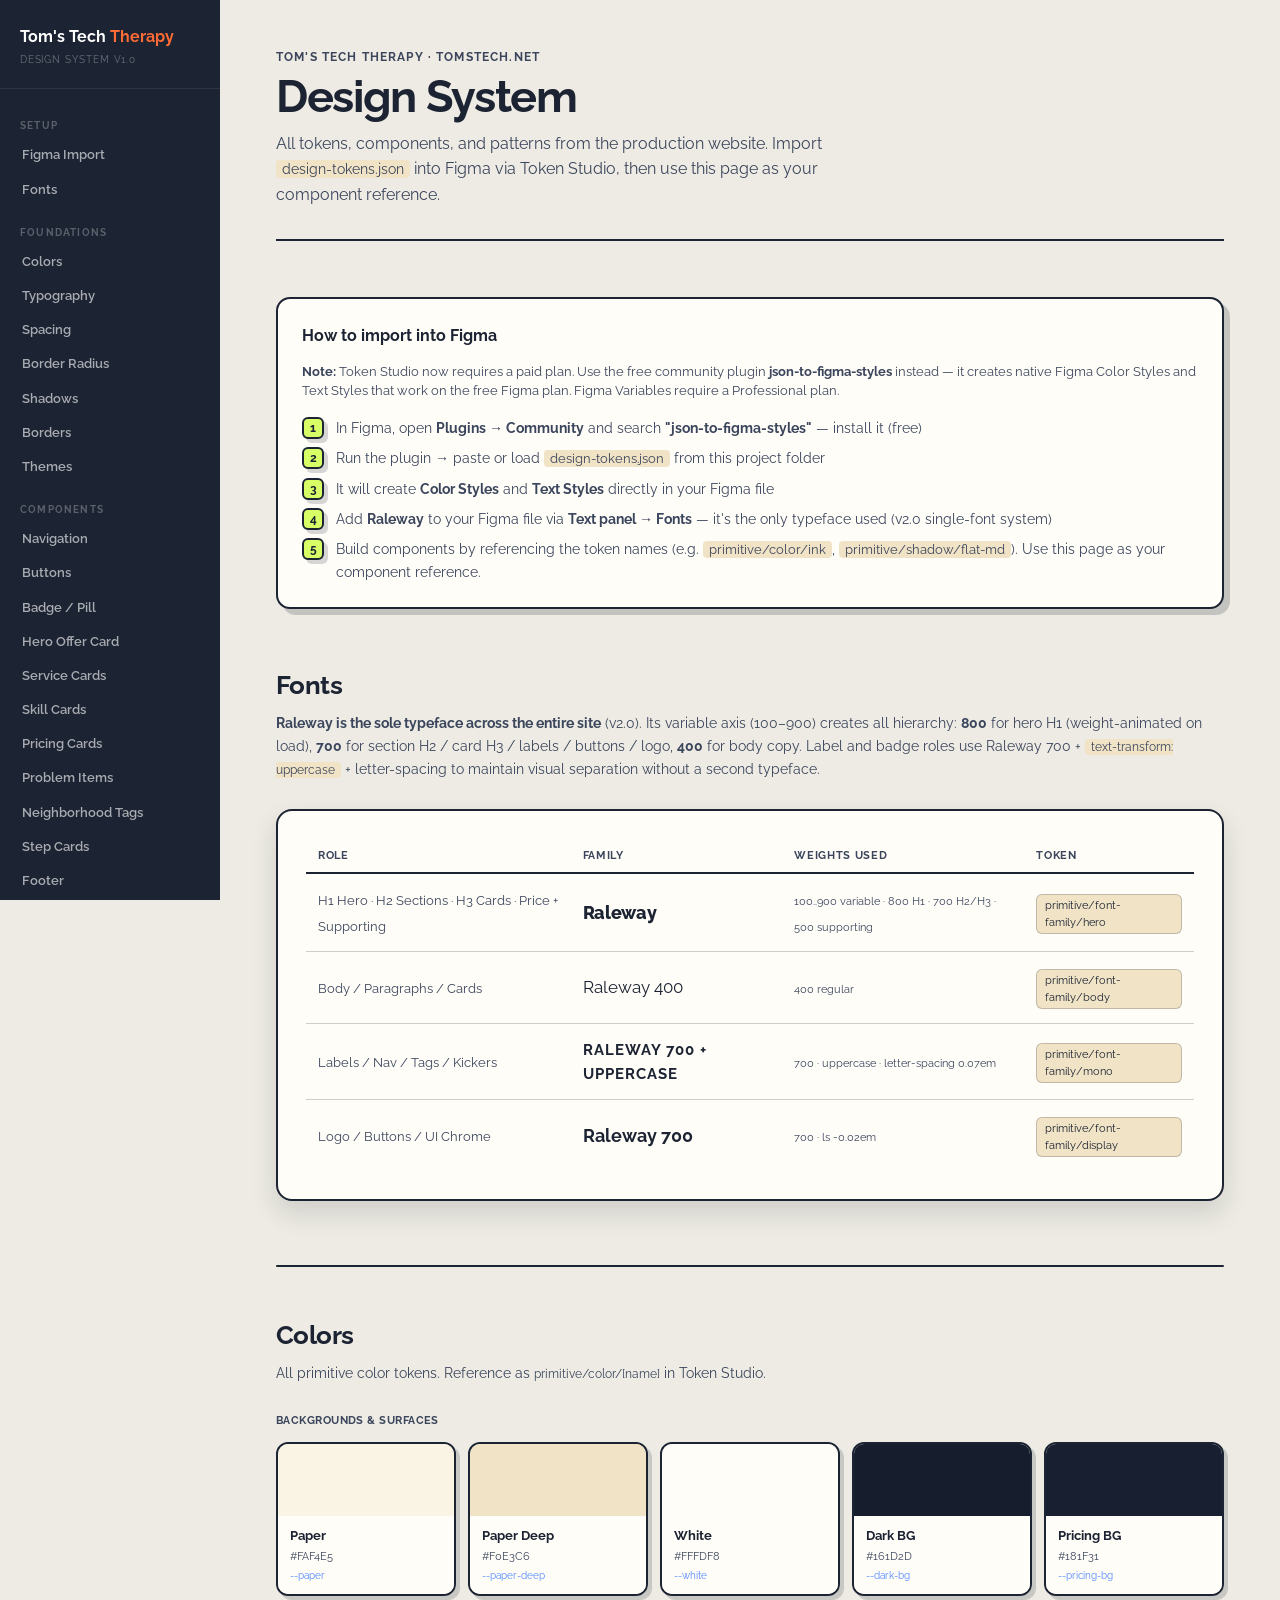
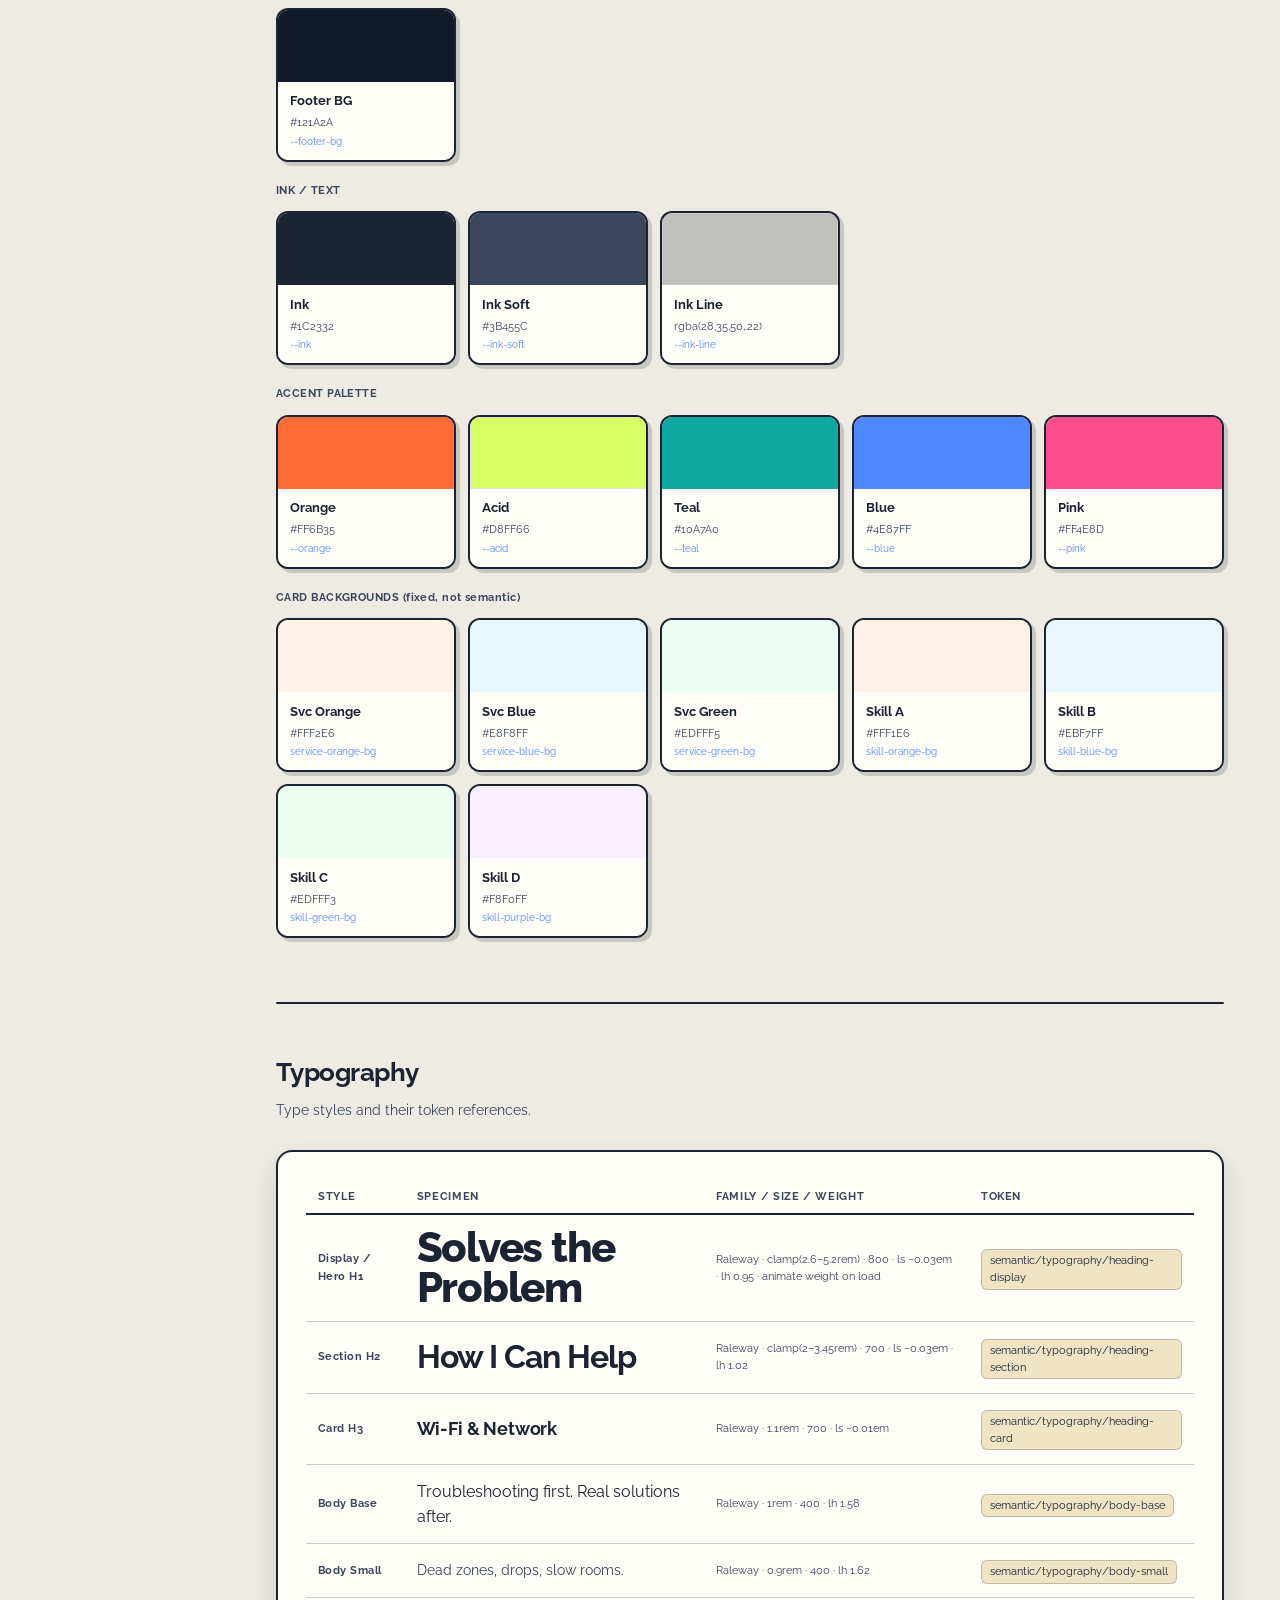
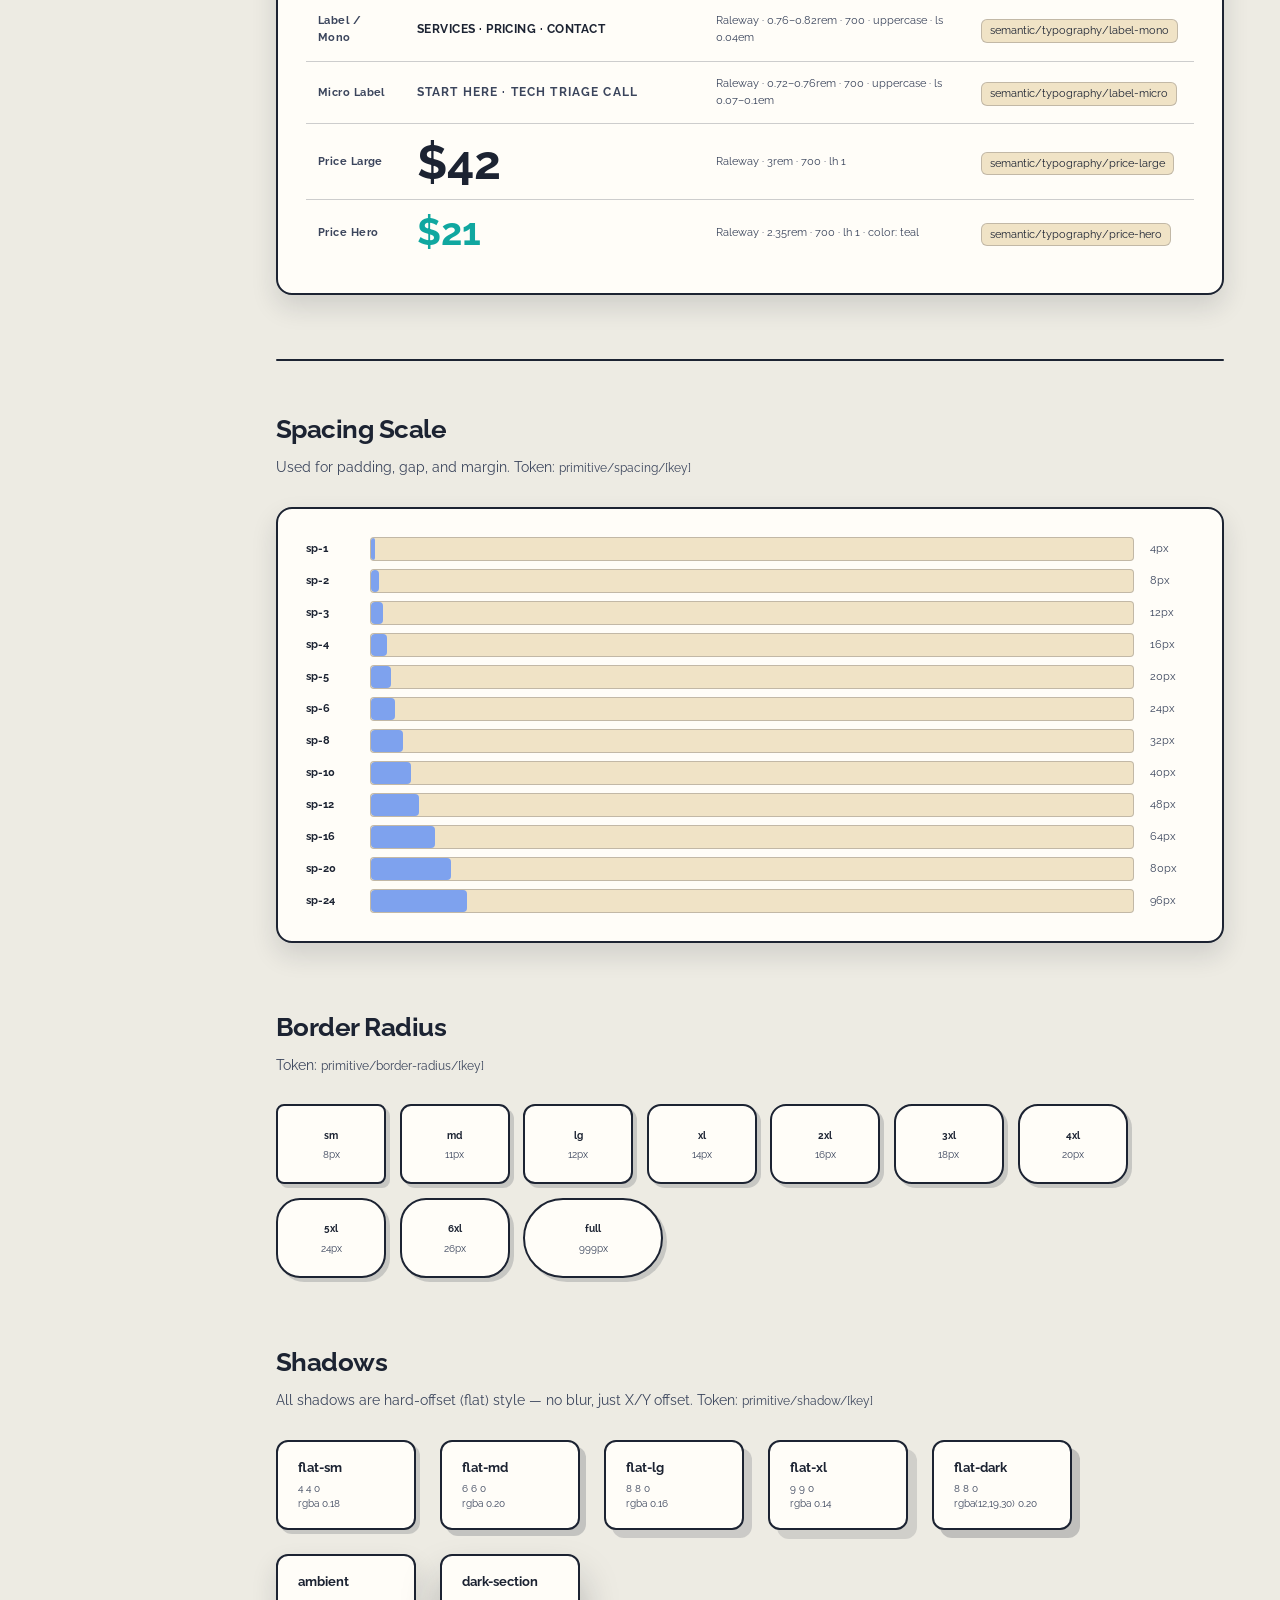
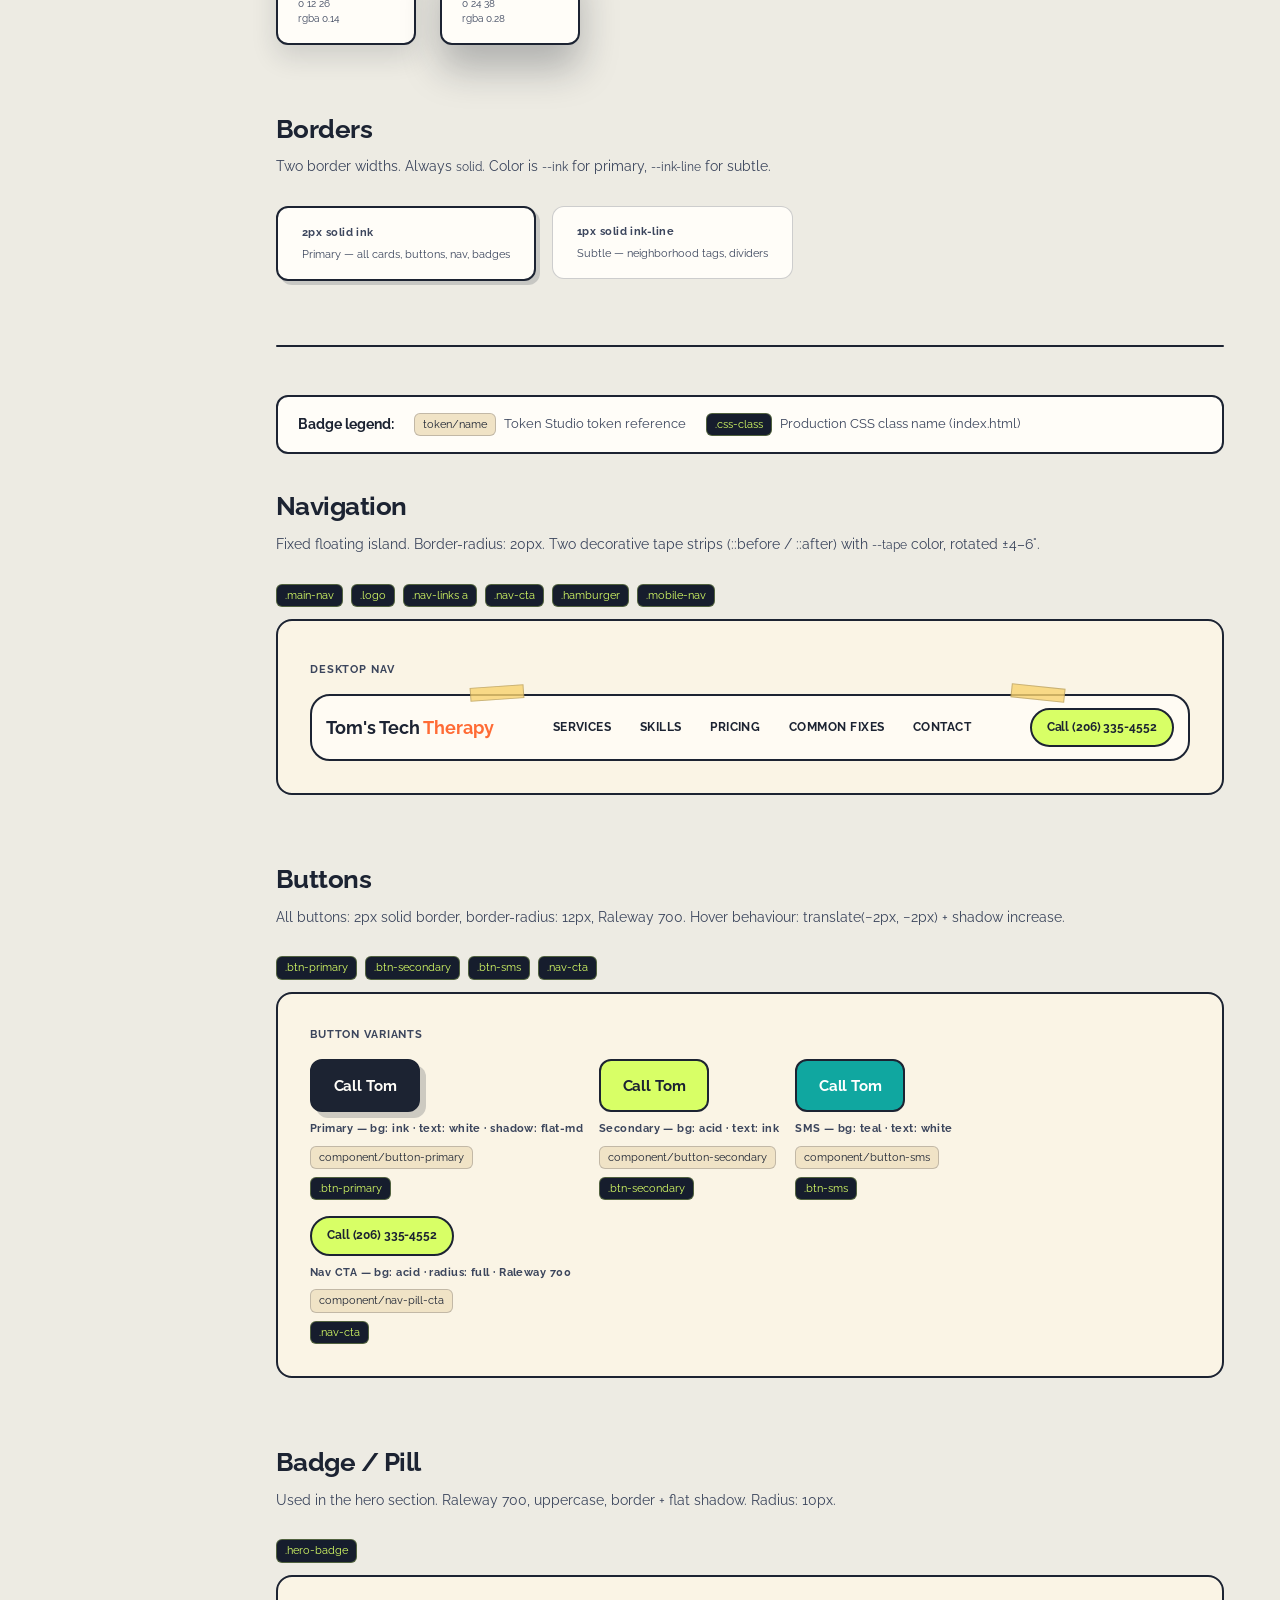
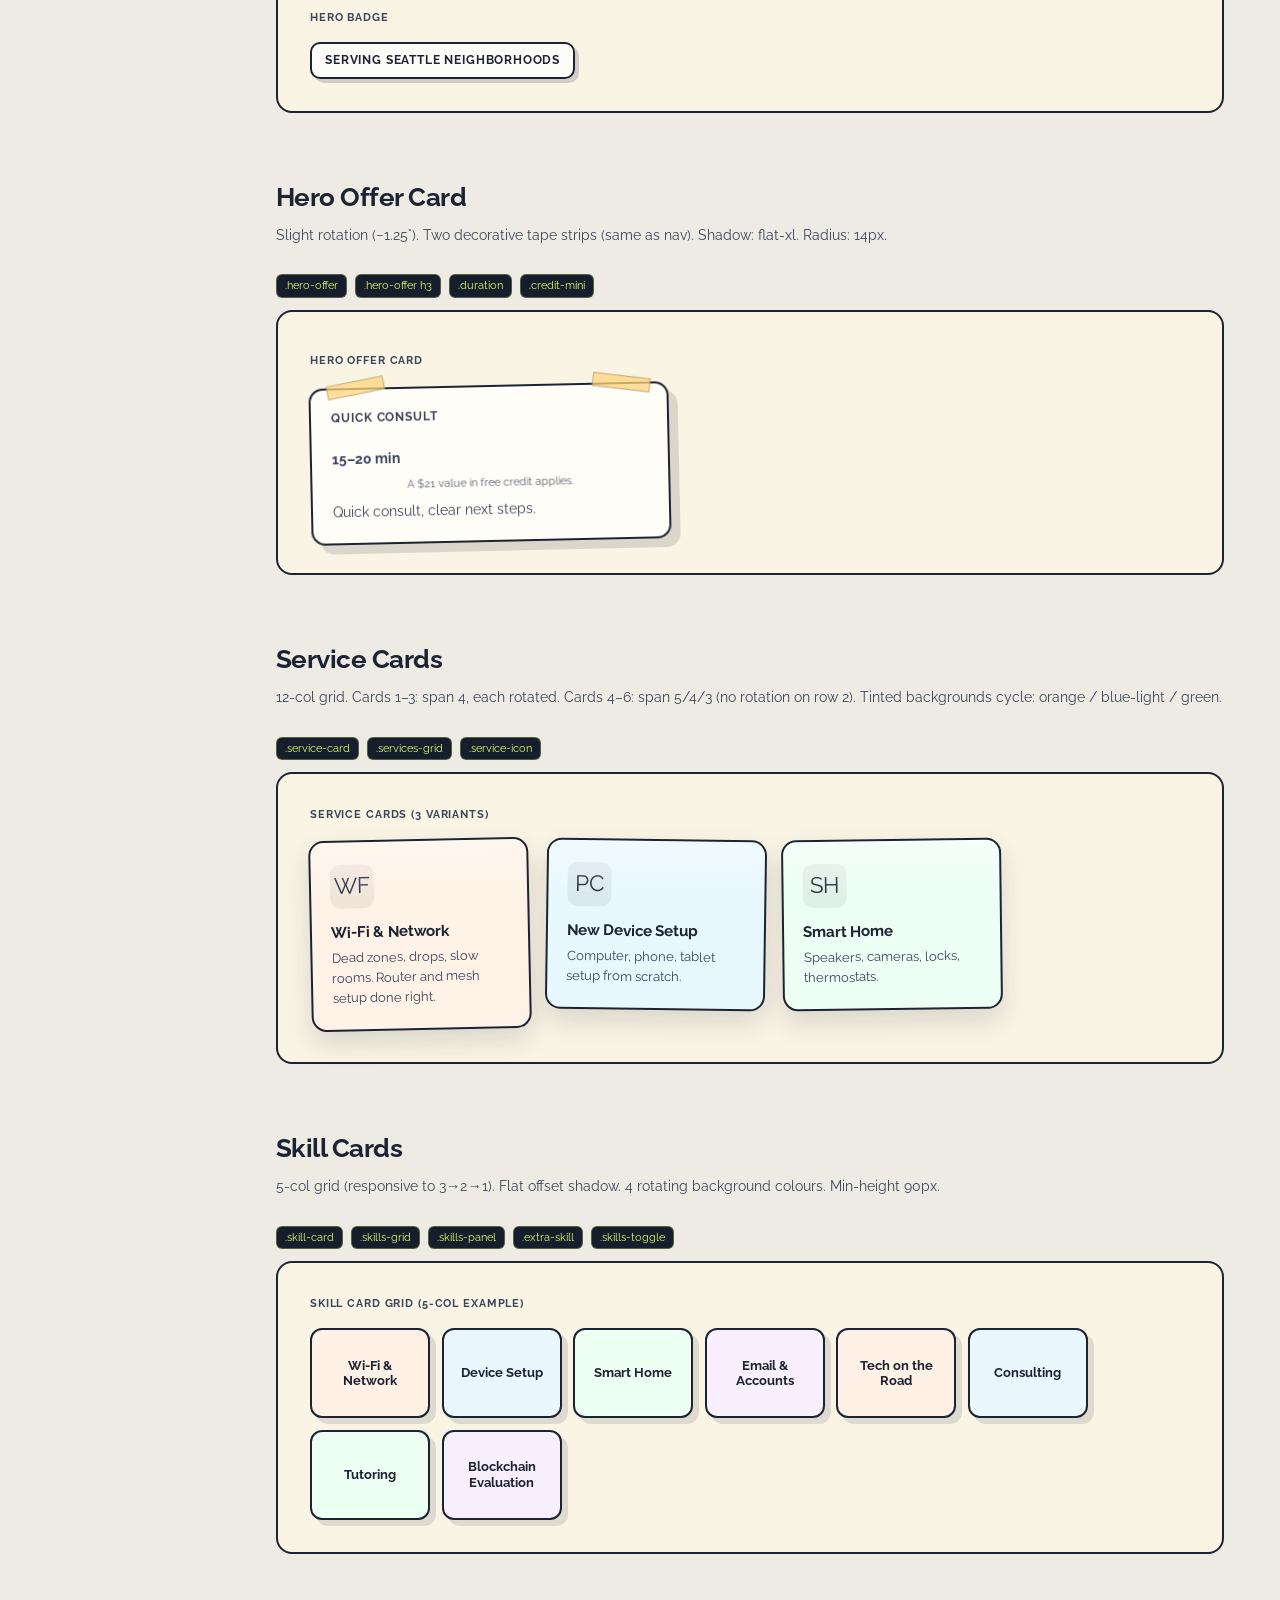
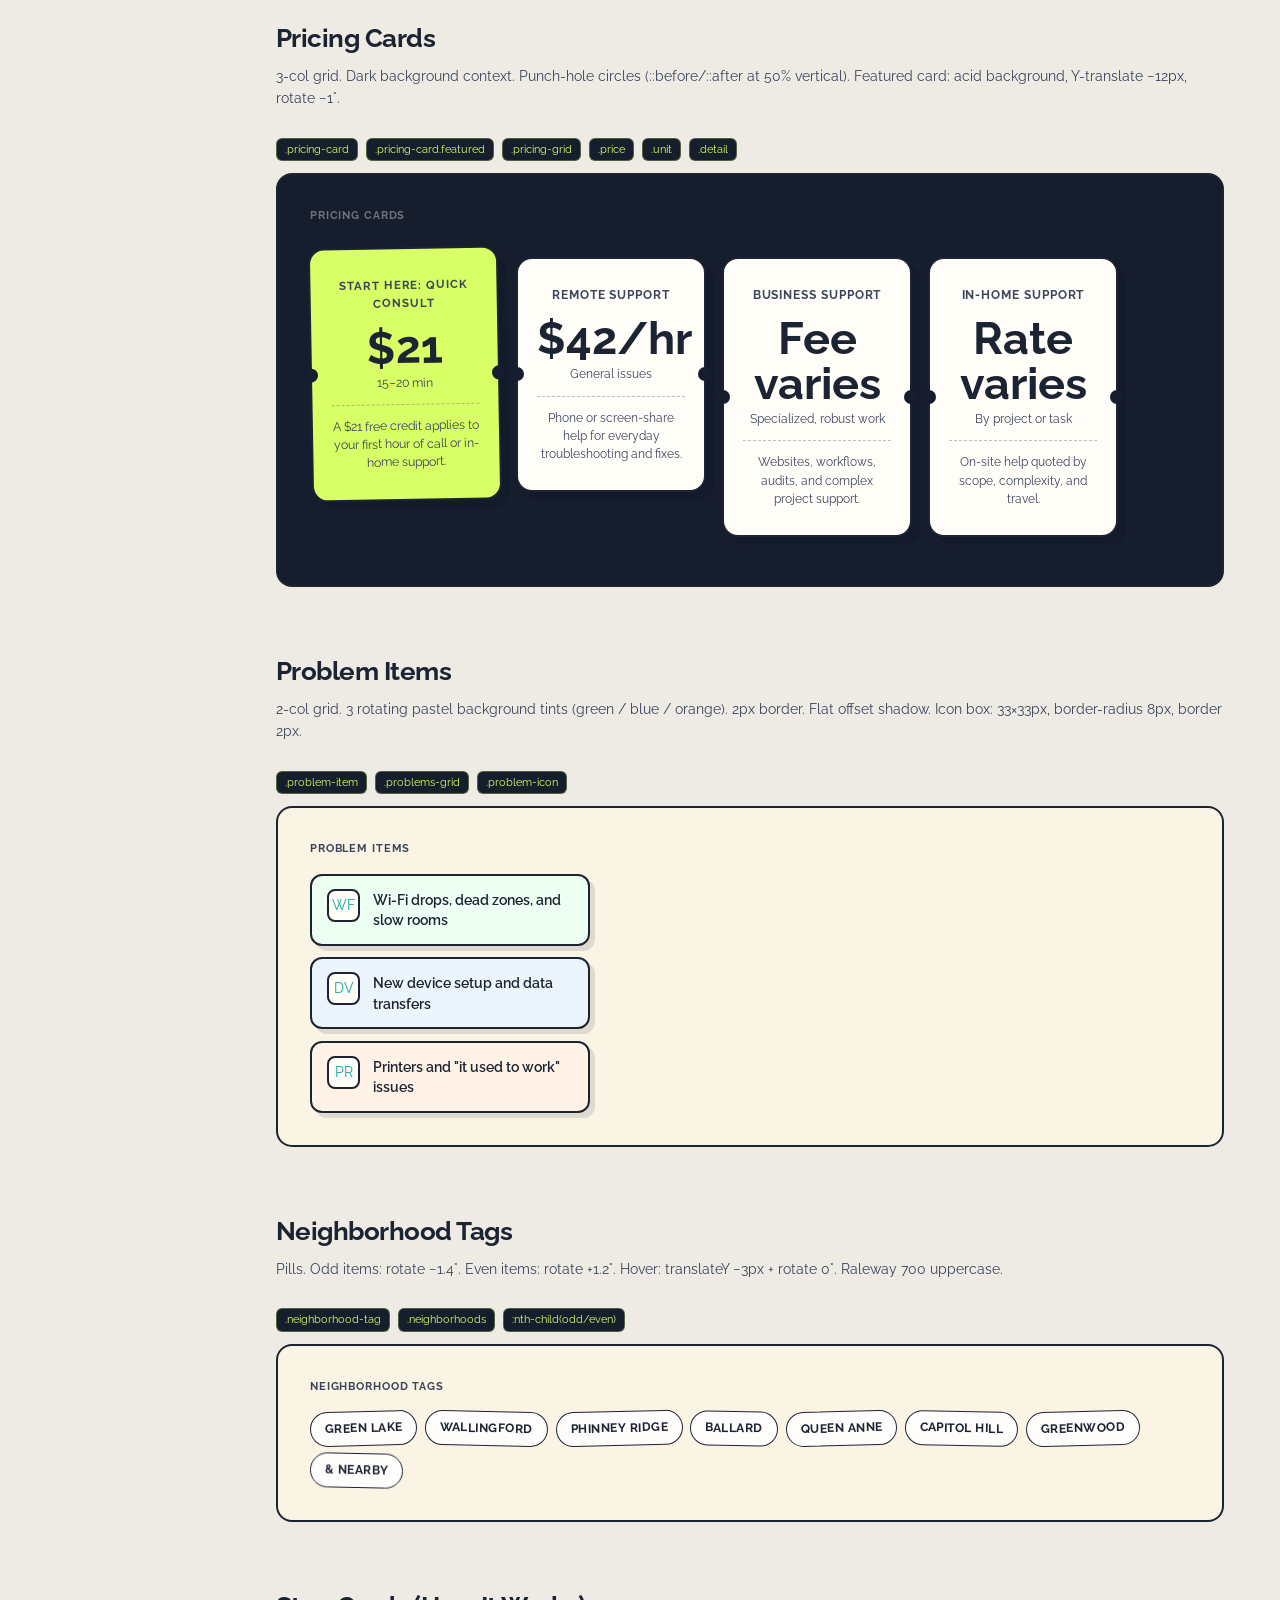
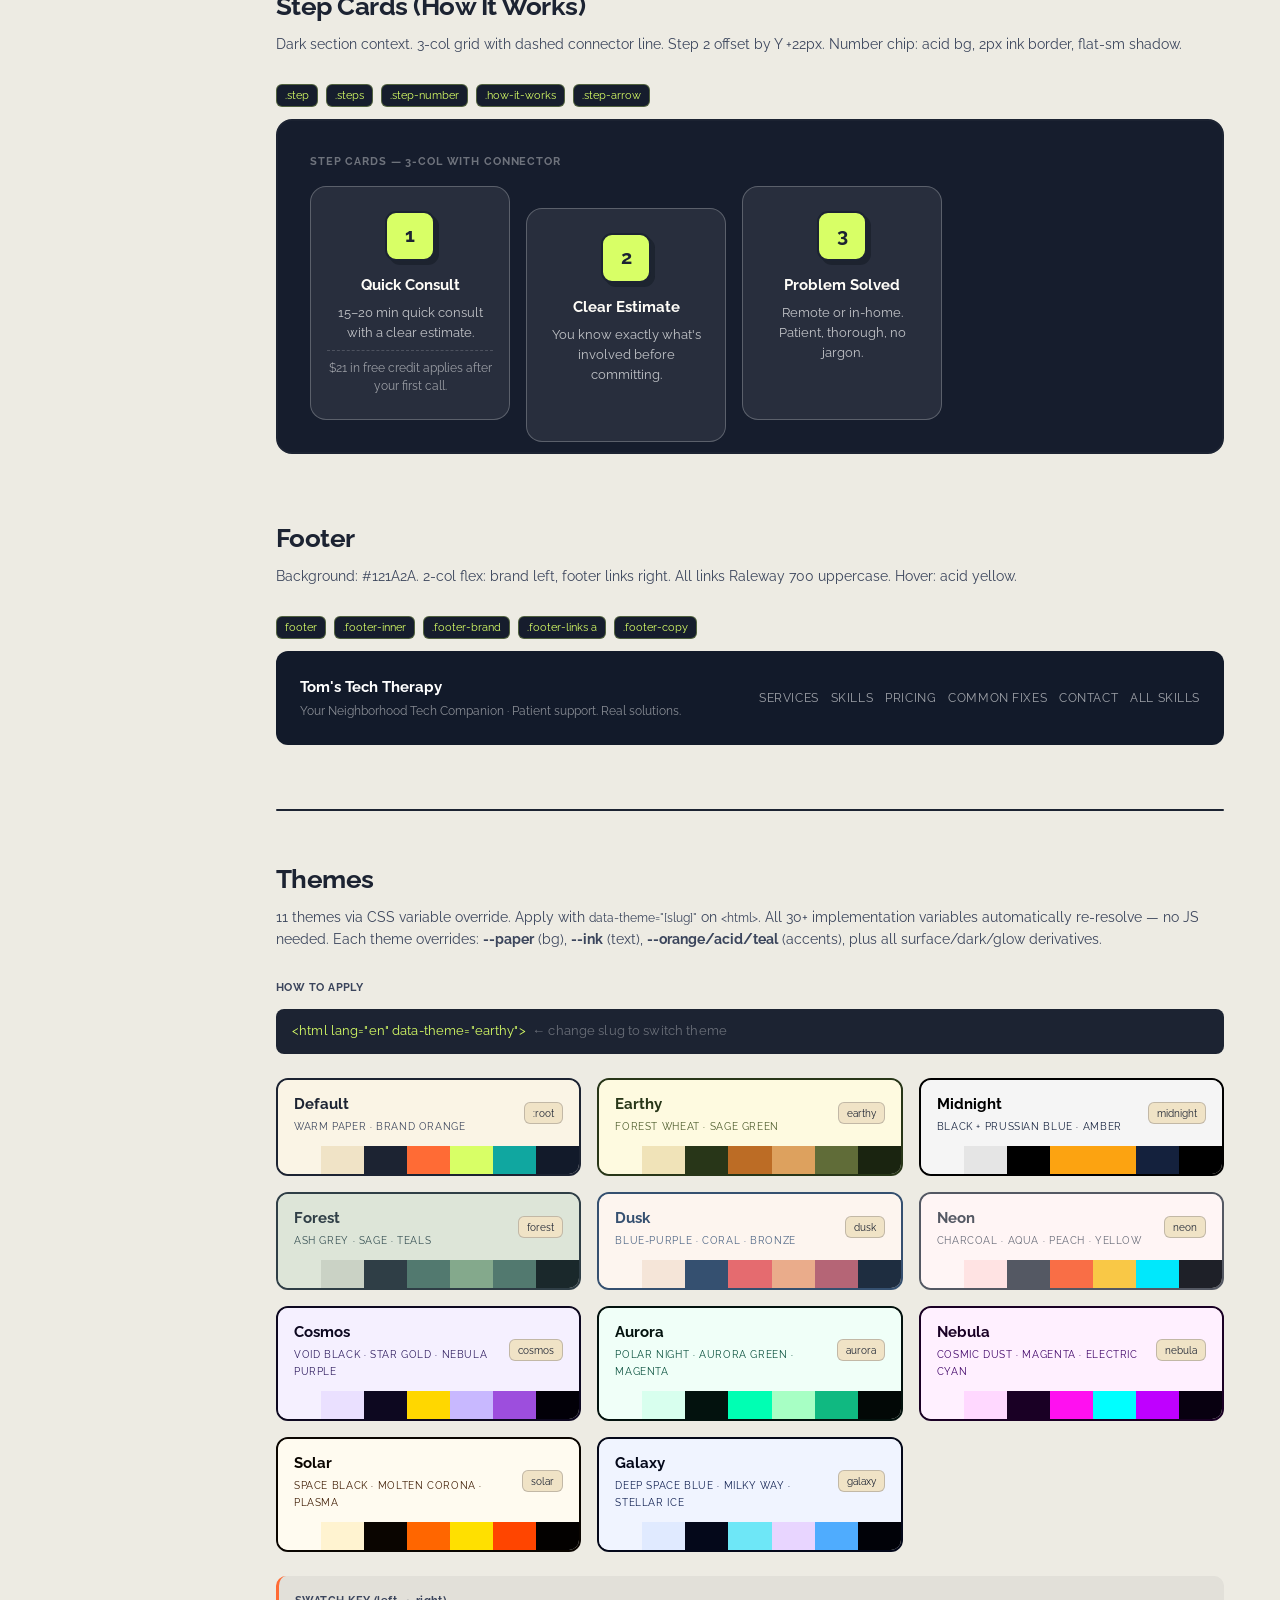
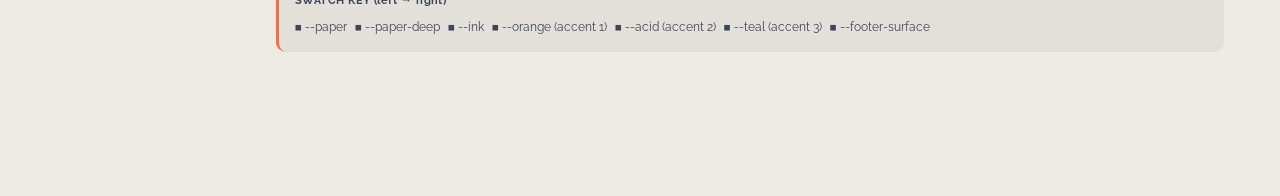
==== commit b1d100cb: "feat: 2.0 — Raleway-only font stack, SVG logo mark, improved hero hierarchy - Consolidate from 4 fon" ====
--- a/design-system.html
+++ b/design-system.html
@@ -6,7 +6,7 @@
     <title>Tom's Tech Therapy — Design System</title>
     <link rel="preconnect" href="https://fonts.googleapis.com">
     <link rel="preconnect" href="https://fonts.gstatic.com" crossorigin>
-    <link href="https://fonts.googleapis.com/css2?family=Raleway:ital,wght@0,100..900;1,100..900&family=Bricolage+Grotesque:opsz,wght@12..96,200..800&family=Space+Grotesk:wght@300..700&family=IBM+Plex+Mono:wght@500;700&display=swap" rel="stylesheet">
+    <link href="https://fonts.googleapis.com/css2?family=Raleway:ital,wght@0,100..900;1,100..900&display=swap" rel="stylesheet">
     <style>
         *, *::before, *::after { box-sizing: border-box; margin: 0; padding: 0; }
 
@@ -40,7 +40,7 @@
         }
 
         body {
-            font-family: "Bricolage Grotesque", sans-serif;
+            font-family: "Raleway", sans-serif;
             background: var(--sys-bg);
             color: var(--ink);
             -webkit-font-smoothing: antialiased;
@@ -69,12 +69,12 @@
             border-bottom: 1px solid rgba(255,255,255,0.08);
             margin-bottom: 1rem;
         }
-        .ds-sidebar-brand .sp { font-family: "Space Grotesk", sans-serif; font-size: 1rem; font-weight: 700; color: #fff; }
+        .ds-sidebar-brand .sp { font-family: "Raleway", sans-serif; font-size: 1rem; font-weight: 700; color: #fff; }
         .ds-sidebar-brand .sp span { color: var(--orange); }
-        .ds-sidebar-brand .sub { font-family: "IBM Plex Mono", monospace; font-size: 0.65rem; color: rgba(255,255,255,0.35); letter-spacing: 0.08em; text-transform: uppercase; margin-top: 2px; }
+        .ds-sidebar-brand .sub { font-family: "Raleway", sans-serif; font-size: 0.65rem; color: rgba(255,255,255,0.35); letter-spacing: 0.08em; text-transform: uppercase; margin-top: 2px; }
         .ds-nav-group { margin-bottom: 0.25rem; }
         .ds-nav-group-label {
-            font-family: "IBM Plex Mono", monospace;
+            font-family: "Raleway", sans-serif;
             font-size: 0.62rem; font-weight: 700;
             color: rgba(255,255,255,0.28);
             text-transform: uppercase; letter-spacing: 1.2px;
@@ -103,13 +103,13 @@
             border-bottom: 2px solid var(--ink);
         }
         .ds-page-header .eyebrow {
-            font-family: "IBM Plex Mono", monospace;
+            font-family: "Raleway", sans-serif;
             font-size: 0.72rem; font-weight: 700;
             text-transform: uppercase; letter-spacing: 0.1em;
             color: var(--ink-soft); margin-bottom: 0.5rem;
         }
         .ds-page-header h1 {
-            font-family: "Space Grotesk", sans-serif;
+            font-family: "Raleway", sans-serif;
             font-size: 2.8rem; font-weight: 700;
             letter-spacing: -0.03em; line-height: 1;
             margin-bottom: 0.75rem;
@@ -126,7 +126,7 @@
             box-shadow: var(--shadow-flat-md);
         }
         .import-box h3 {
-            font-family: "Space Grotesk", sans-serif;
+            font-family: "Raleway", sans-serif;
             font-size: 1rem; font-weight: 700;
             margin-bottom: 0.85rem;
         }
@@ -138,13 +138,13 @@
         .step-num {
             min-width: 22px; height: 22px;
             background: var(--acid); border: 2px solid var(--ink);
-            border-radius: 6px; font-family: "Space Grotesk", sans-serif;
+            border-radius: 6px; font-family: "Raleway", sans-serif;
             font-size: 0.75rem; font-weight: 700; color: var(--ink);
             display: flex; align-items: center; justify-content: center;
             box-shadow: var(--shadow-flat-sm); flex-shrink: 0;
         }
         .import-steps li code {
-            font-family: "IBM Plex Mono", monospace;
+            font-family: "Raleway", sans-serif;
             background: var(--paper-deep); padding: 1px 6px; border-radius: 4px;
             font-size: 0.82rem;
         }
@@ -152,7 +152,7 @@
         /* ── Section ── */
         .ds-section { margin-bottom: 4rem; scroll-margin-top: 2rem; }
         .ds-section-title {
-            font-family: "Space Grotesk", sans-serif;
+            font-family: "Raleway", sans-serif;
             font-size: 1.6rem; font-weight: 700;
             letter-spacing: -0.02em; margin-bottom: 0.4rem;
         }
@@ -161,12 +161,12 @@
 
         /* ── Token label ── */
         .token-label {
-            font-family: "IBM Plex Mono", monospace;
+            font-family: "Raleway", sans-serif;
             font-size: 0.7rem; font-weight: 700;
             color: var(--ink-soft); letter-spacing: 0.04em;
         }
         .token-value {
-            font-family: "IBM Plex Mono", monospace;
+            font-family: "Raleway", sans-serif;
             font-size: 0.68rem; color: var(--ink-soft);
         }
 
@@ -189,14 +189,14 @@
             background: var(--white);
             padding: 0.6rem 0.75rem 0.65rem;
         }
-        .color-info .name { font-family: "Space Grotesk", sans-serif; font-weight: 700; font-size: 0.82rem; margin-bottom: 2px; }
-        .color-info .hex  { font-family: "IBM Plex Mono", monospace; font-size: 0.7rem; color: var(--ink-soft); }
-        .color-info .var  { font-family: "IBM Plex Mono", monospace; font-size: 0.65rem; color: var(--blue); margin-top: 1px; }
+        .color-info .name { font-family: "Raleway", sans-serif; font-weight: 700; font-size: 0.82rem; margin-bottom: 2px; }
+        .color-info .hex  { font-family: "Raleway", sans-serif; font-size: 0.7rem; color: var(--ink-soft); }
+        .color-info .var  { font-family: "Raleway", sans-serif; font-size: 0.65rem; color: var(--blue); margin-top: 1px; }
 
         /* ── Type specimens ── */
         .type-table { width: 100%; border-collapse: collapse; }
         .type-table th {
-            font-family: "IBM Plex Mono", monospace;
+            font-family: "Raleway", sans-serif;
             font-size: 0.68rem; font-weight: 700;
             text-transform: uppercase; letter-spacing: 0.06em;
             text-align: left; padding: 0.5rem 0.75rem;
@@ -215,8 +215,8 @@
         .spacing-row { display: flex; align-items: center; gap: 1rem; }
         .spacing-bar-wrap { flex: 1; background: var(--paper-deep); border-radius: 4px; height: 24px; border: 1px solid var(--ink-line); overflow: hidden; }
         .spacing-bar { height: 100%; background: var(--blue); opacity: 0.7; border-radius: 4px; }
-        .spacing-label { width: 48px; font-family: "IBM Plex Mono", monospace; font-size: 0.7rem; font-weight: 700; }
-        .spacing-val { width: 44px; font-family: "IBM Plex Mono", monospace; font-size: 0.68rem; color: var(--ink-soft); }
+        .spacing-label { width: 48px; font-family: "Raleway", sans-serif; font-size: 0.7rem; font-weight: 700; }
+        .spacing-val { width: 44px; font-family: "Raleway", sans-serif; font-size: 0.68rem; color: var(--ink-soft); }
 
         /* ── Radius demos ── */
         .radius-grid { display: flex; flex-wrap: wrap; gap: 0.85rem; align-items: flex-start; }
@@ -228,8 +228,8 @@
             width: 110px; height: 80px;
             box-shadow: var(--shadow-flat-sm);
         }
-        .radius-demo .r-name { font-family: "IBM Plex Mono", monospace; font-size: 0.65rem; font-weight: 700; }
-        .radius-demo .r-val { font-family: "IBM Plex Mono", monospace; font-size: 0.6rem; color: var(--ink-soft); }
+        .radius-demo .r-name { font-family: "Raleway", sans-serif; font-size: 0.65rem; font-weight: 700; }
+        .radius-demo .r-val { font-family: "Raleway", sans-serif; font-size: 0.6rem; color: var(--ink-soft); }
 
         /* ── Shadow demos ── */
         .shadow-grid { display: flex; flex-wrap: wrap; gap: 1.5rem; align-items: flex-start; }
@@ -240,8 +240,8 @@
             padding: 1rem 1.25rem;
             min-width: 140px;
         }
-        .shadow-demo .sh-name { font-family: "Space Grotesk", sans-serif; font-weight: 700; font-size: 0.82rem; margin-bottom: 4px; }
-        .shadow-demo .sh-val { font-family: "IBM Plex Mono", monospace; font-size: 0.62rem; color: var(--ink-soft); line-height: 1.5; }
+        .shadow-demo .sh-name { font-family: "Raleway", sans-serif; font-weight: 700; font-size: 0.82rem; margin-bottom: 4px; }
+        .shadow-demo .sh-val { font-family: "Raleway", sans-serif; font-size: 0.62rem; color: var(--ink-soft); line-height: 1.5; }
 
         /* ── Component showcase area ── */
         .comp-stage {
@@ -255,7 +255,7 @@
             background: var(--dark-bg);
         }
         .comp-label {
-            font-family: "IBM Plex Mono", monospace;
+            font-family: "Raleway", sans-serif;
             font-size: 0.68rem; font-weight: 700;
             text-transform: uppercase; letter-spacing: 0.08em;
             color: var(--ink-soft); margin-bottom: 1rem;
@@ -264,11 +264,11 @@
         .comp-row { display: flex; flex-wrap: wrap; align-items: flex-start; gap: 1rem; }
 
         /* ── Buttons ── */
-        .btn { border: 2px solid var(--ink); border-radius: 12px; padding: 0.8rem 1.35rem; text-decoration: none; font-family: "Space Grotesk", sans-serif; font-weight: 700; font-size: 0.93rem; letter-spacing: -0.01em; display: inline-flex; align-items: center; gap: 0.42rem; cursor: pointer; }
+        .btn { border: 2px solid var(--ink); border-radius: 12px; padding: 0.8rem 1.35rem; text-decoration: none; font-family: "Raleway", sans-serif; font-weight: 700; font-size: 0.93rem; letter-spacing: -0.01em; display: inline-flex; align-items: center; gap: 0.42rem; cursor: pointer; }
         .btn-p { background: var(--ink); color: var(--white); box-shadow: var(--shadow-flat-md); }
         .btn-s { background: var(--acid); color: var(--ink); }
         .btn-sms { background: var(--teal); color: #fff; }
-        .btn-nav { background: var(--acid); color: var(--ink); border-radius: 999px; padding: 0.52rem 0.95rem; font-family: "IBM Plex Mono", monospace; font-size: 0.76rem; }
+        .btn-nav { background: var(--acid); color: var(--ink); border-radius: 999px; padding: 0.52rem 0.95rem; font-family: "Raleway", sans-serif; font-size: 0.76rem; }
 
         /* ── Nav ── */
         .nav-demo {
@@ -287,10 +287,10 @@
         }
         .nav-demo::before { left: 18%; transform: rotate(-4deg); }
         .nav-demo::after  { right: 14%; transform: rotate(6deg); }
-        .nav-demo .nd-logo { font-family: "Space Grotesk", sans-serif; font-weight: 700; font-size: 1.1rem; color: var(--ink); }
+        .nav-demo .nd-logo { font-family: "Raleway", sans-serif; font-weight: 700; font-size: 1.1rem; color: var(--ink); }
         .nav-demo .nd-logo span { color: var(--orange); }
         .nav-demo-links { display: flex; gap: 0.35rem; }
-        .nav-demo-link { font-family: "IBM Plex Mono", monospace; font-size: 0.75rem; font-weight: 700; text-transform: uppercase; letter-spacing: 0.04em; padding: 0.4rem 0.65rem; border-radius: 999px; border: 1px solid transparent; color: var(--ink); }
+        .nav-demo-link { font-family: "Raleway", sans-serif; font-size: 0.75rem; font-weight: 700; text-transform: uppercase; letter-spacing: 0.04em; padding: 0.4rem 0.65rem; border-radius: 999px; border: 1px solid transparent; color: var(--ink); }
 
         /* ── Badge ── */
         .badge-demo {
@@ -299,7 +299,7 @@
             border-radius: 10px; border: 2px solid var(--ink);
             background: rgba(255,255,255,0.72);
             box-shadow: var(--shadow-flat-sm);
-            font-family: "IBM Plex Mono", monospace;
+            font-family: "Raleway", sans-serif;
             font-size: 0.74rem; letter-spacing: 0.07em;
             text-transform: uppercase; font-weight: 700;
         }
@@ -324,9 +324,9 @@
         }
         .offer-card::before { left: 16px; transform: rotate(-10deg); }
         .offer-card::after  { right: 16px; transform: rotate(8deg); }
-        .offer-card .oc-label { font-family: "IBM Plex Mono", monospace; font-size: 0.72rem; text-transform: uppercase; letter-spacing: 0.08em; color: var(--ink-soft); margin-bottom: 0.35rem; font-weight: 700; }
-        .offer-card .oc-price { font-family: "Space Grotesk", sans-serif; color: var(--teal); font-size: 2.35rem; line-height: 1; margin-bottom: 0.4rem; font-weight: 700; }
-        .offer-card .oc-price span { font-size: 0.9rem; color: var(--ink-soft); font-family: "Bricolage Grotesque", sans-serif; }
+        .offer-card .oc-label { font-family: "Raleway", sans-serif; font-size: 0.72rem; text-transform: uppercase; letter-spacing: 0.08em; color: var(--ink-soft); margin-bottom: 0.35rem; font-weight: 700; }
+        .offer-card .oc-price { font-family: "Raleway", sans-serif; color: var(--teal); font-size: 2.35rem; line-height: 1; margin-bottom: 0.4rem; font-weight: 700; }
+        .offer-card .oc-price span { font-size: 0.9rem; color: var(--ink-soft); font-family: "Raleway", sans-serif; }
         .offer-card .oc-note { font-size: 0.88rem; color: var(--ink-soft); }
 
         /* ── Service card ── */
@@ -342,7 +342,7 @@
         .svc-card.sc2 { background: #E8F8FF; transform: rotate(0.8deg); }
         .svc-card.sc3 { background: #EDFFF5; transform: rotate(-0.7deg); }
         .svc-icon-box { width: 44px; height: 44px; margin-bottom: 0.75rem; background: rgba(0,0,0,0.06); border-radius: 10px; display: flex; align-items: center; justify-content: center; font-size: 1.4rem; }
-        .svc-card h4 { font-family: "Space Grotesk", sans-serif; font-size: 0.95rem; font-weight: 700; letter-spacing: -0.01em; margin-bottom: 0.3rem; }
+        .svc-card h4 { font-family: "Raleway", sans-serif; font-size: 0.95rem; font-weight: 700; letter-spacing: -0.01em; margin-bottom: 0.3rem; }
         .svc-card p { font-size: 0.82rem; color: var(--ink-soft); line-height: 1.5; }
 
         /* ── Skill card ── */
@@ -352,7 +352,7 @@
             padding: 0.8rem 0.7rem;
             display: flex; align-items: center; justify-content: center;
             text-align: center;
-            font-family: "Space Grotesk", sans-serif;
+            font-family: "Raleway", sans-serif;
             font-size: 0.82rem; font-weight: 700; line-height: 1.2;
             box-shadow: 6px 6px 0 rgba(28,35,50,0.12);
         }
@@ -380,8 +380,8 @@
         .pricing-c::before { left: -8px; }
         .pricing-c::after  { right: -8px; }
         .pricing-c.feat { background: var(--acid); transform: translateY(-10px) rotate(-1deg); }
-        .pricing-c .pc-label { font-family: "IBM Plex Mono", monospace; text-transform: uppercase; letter-spacing: 0.08em; font-size: 0.72rem; margin-bottom: 0.75rem; color: var(--ink-soft); font-weight: 700; }
-        .pricing-c .pc-price { font-family: "Space Grotesk", sans-serif; font-size: 2.8rem; line-height: 1; margin-bottom: 0.2rem; font-weight: 700; }
+        .pricing-c .pc-label { font-family: "Raleway", sans-serif; text-transform: uppercase; letter-spacing: 0.08em; font-size: 0.72rem; margin-bottom: 0.75rem; color: var(--ink-soft); font-weight: 700; }
+        .pricing-c .pc-price { font-family: "Raleway", sans-serif; font-size: 2.8rem; line-height: 1; margin-bottom: 0.2rem; font-weight: 700; }
         .pricing-c .pc-unit { font-size: 0.78rem; color: var(--ink-soft); margin-bottom: 0.75rem; }
         .pricing-c .pc-detail { border-top: 1px dashed rgba(28,35,50,0.28); padding-top: 0.75rem; font-size: 0.78rem; color: var(--ink-soft); line-height: 1.45; }
 
@@ -409,7 +409,7 @@
             padding: 0.42rem 0.85rem;
             border: 1px solid var(--ink); border-radius: 999px;
             background: rgba(255,255,255,0.82);
-            font-family: "IBM Plex Mono", monospace;
+            font-family: "Raleway", sans-serif;
             font-size: 0.76rem; text-transform: uppercase;
             letter-spacing: 0.04em; font-weight: 700;
             color: var(--ink);
@@ -428,12 +428,12 @@
             width: 50px; height: 50px; margin: 0 auto 0.75rem;
             border-radius: 11px; border: 2px solid var(--ink);
             background: var(--acid); color: var(--ink);
-            font-family: "Space Grotesk", sans-serif;
+            font-family: "Raleway", sans-serif;
             font-size: 1.25rem; font-weight: 700;
             display: flex; align-items: center; justify-content: center;
             box-shadow: 4px 4px 0 rgba(9,13,20,0.32);
         }
-        .step-c h4 { font-family: "Space Grotesk", sans-serif; font-size: 0.95rem; color: var(--white); margin-bottom: 0.35rem; font-weight: 700; }
+        .step-c h4 { font-family: "Raleway", sans-serif; font-size: 0.95rem; color: var(--white); margin-bottom: 0.35rem; font-weight: 700; }
         .step-c p { font-size: 0.82rem; color: rgba(255,255,255,0.72); line-height: 1.55; }
 
         /* ── Footer preview ── */
@@ -443,10 +443,10 @@
             padding: 1.5rem;
             display: flex; justify-content: space-between; align-items: center; flex-wrap: wrap; gap: 1rem;
         }
-        .fp-brand { font-family: "Space Grotesk", sans-serif; font-size: 0.95rem; font-weight: 700; color: #fff; }
+        .fp-brand { font-family: "Raleway", sans-serif; font-size: 0.95rem; font-weight: 700; color: #fff; }
         .fp-sub { font-size: 0.78rem; color: rgba(255,255,255,0.5); margin-top: 2px; }
         .fp-links { display: flex; gap: 0.75rem; flex-wrap: wrap; }
-        .fp-link { font-family: "IBM Plex Mono", monospace; font-size: 0.72rem; color: rgba(255,255,255,0.6); text-transform: uppercase; letter-spacing: 0.05em; text-decoration: none; }
+        .fp-link { font-family: "Raleway", sans-serif; font-size: 0.72rem; color: rgba(255,255,255,0.6); text-transform: uppercase; letter-spacing: 0.05em; text-decoration: none; }
 
         /* ── Grid ── */
         .two-col { display: grid; grid-template-columns: 1fr 1fr; gap: 1rem; }
@@ -466,7 +466,7 @@
             display: inline-flex; align-items: center;
             background: var(--paper-deep); border: 1px solid var(--ink-line);
             border-radius: 6px; padding: 2px 8px;
-            font-family: "IBM Plex Mono", monospace;
+            font-family: "Raleway", sans-serif;
             font-size: 0.68rem; color: var(--ink);
         }
         /* CSS class reference badge ── */
@@ -474,7 +474,7 @@
             display: inline-flex; align-items: center;
             background: var(--dark-bg); border: 1px solid rgba(216,255,102,0.3);
             border-radius: 6px; padding: 2px 8px;
-            font-family: "IBM Plex Mono", monospace;
+            font-family: "Raleway", sans-serif;
             font-size: 0.68rem; color: var(--acid);
         }
 
@@ -533,7 +533,7 @@
         <div class="ds-page-header">
             <div class="eyebrow">Tom's Tech Therapy · tomstech.net</div>
             <h1>Design System</h1>
-            <p>All tokens, components, and patterns from the production website. Import <code style="font-family:'IBM Plex Mono',monospace;font-size:0.88em;background:var(--paper-deep);padding:1px 6px;border-radius:4px;">design-tokens.json</code> into Figma via Token Studio, then use this page as your component reference.</p>
+            <p>All tokens, components, and patterns from the production website. Import <code style="font-family:'Raleway',sans-serif;font-size:0.88em;background:var(--paper-deep);padding:1px 6px;border-radius:4px;">design-tokens.json</code> into Figma via Token Studio, then use this page as your component reference.</p>
         </div>
 
         <!-- ── Figma Import ── -->
@@ -544,7 +544,7 @@
                 <li><div class="step-num">1</div><span>In Figma, open <strong>Plugins → Community</strong> and search <strong>"json-to-figma-styles"</strong> — install it (free)</span></li>
                 <li><div class="step-num">2</div><span>Run the plugin → paste or load <code>design-tokens.json</code> from this project folder</span></li>
                 <li><div class="step-num">3</div><span>It will create <strong>Color Styles</strong> and <strong>Text Styles</strong> directly in your Figma file</span></li>
-                <li><div class="step-num">4</div><span>Add the 4 Google Fonts to your Figma file via <strong>Text panel → Fonts</strong> — search Raleway, Space Grotesk, Bricolage Grotesque, IBM Plex Mono</span></li>
+                <li><div class="step-num">4</div><span>Add <strong>Raleway</strong> to your Figma file via <strong>Text panel → Fonts</strong> — it's the only typeface used (v2.0 single-font system)</span></li>
                 <li><div class="step-num">5</div><span>Build components by referencing the token names (e.g. <code>primitive/color/ink</code>, <code>primitive/shadow/flat-md</code>). Use this page as your component reference.</span></li>
             </ol>
         </div>
@@ -552,33 +552,33 @@
         <!-- ── Fonts ── -->
         <div class="ds-section" id="fonts">
             <div class="ds-section-title">Fonts</div>
-            <div class="ds-section-desc"><strong>Raleway is now the primary display + heading face</strong> — all heading levels. Its variable axis (100–900) creates hierarchy within a single typeface: <strong>800</strong> for hero H1 (weight-animated on load), <strong>700</strong> for section H2 / card H3, <strong>500</strong> for supporting text (step credits, price descriptions). Bricolage Grotesque handles body copy. IBM Plex Mono is for labels, nav, and tags. Space Grotesk is reserved for UI chrome: logo, buttons.</div>
+            <div class="ds-section-desc"><strong>Raleway is the sole typeface across the entire site</strong> (v2.0). Its variable axis (100–900) creates all hierarchy: <strong>800</strong> for hero H1 (weight-animated on load), <strong>700</strong> for section H2 / card H3 / labels / buttons / logo, <strong>400</strong> for body copy. Label and badge roles use Raleway 700 + <code style="font-family:'Raleway',sans-serif;font-size:0.82em;background:var(--paper-deep);padding:1px 6px;border-radius:4px;">text-transform: uppercase</code> + letter-spacing to maintain visual separation without a second typeface.</div>
             <div class="ds-section-wrap">
                 <table class="type-table" style="margin-bottom:0">
                     <thead><tr><th>Role</th><th>Family</th><th>Weights Used</th><th>Token</th></tr></thead>
                     <tbody>
                         <tr>
-                            <td><span style="font-size:0.82rem;color:var(--ink-soft);">H1 Hero · H2 Sections · H3 Cards · Price + Supporting text</span></td>
+                            <td><span style="font-size:0.82rem;color:var(--ink-soft);">H1 Hero · H2 Sections · H3 Cards · Price + Supporting</span></td>
                             <td style="font-family:'Raleway';font-weight:800;font-size:1.1rem;letter-spacing:-0.02em;">Raleway</td>
                             <td><span class="token-value">100..900 variable · 800 H1 · 700 H2/H3 · 500 supporting</span></td>
                             <td><span class="copy-badge">primitive/font-family/hero</span></td>
                         </tr>
                         <tr>
                             <td><span style="font-size:0.82rem;color:var(--ink-soft);">Body / Paragraphs / Cards</span></td>
-                            <td style="font-family:'Bricolage Grotesque';font-size:1.05rem;">Bricolage Grotesque</td>
-                            <td><span class="token-value">200..800 (variable, opsz 12–96)</span></td>
+                            <td style="font-family:'Raleway';font-size:1.05rem;">Raleway 400</td>
+                            <td><span class="token-value">400 regular</span></td>
                             <td><span class="copy-badge">primitive/font-family/body</span></td>
                         </tr>
                         <tr>
                             <td><span style="font-size:0.82rem;color:var(--ink-soft);">Labels / Nav / Tags / Kickers</span></td>
-                            <td style="font-family:'IBM Plex Mono';font-weight:700;font-size:0.95rem;letter-spacing:0.04em;text-transform:uppercase;">IBM Plex Mono</td>
-                            <td><span class="token-value">500, 700</span></td>
+                            <td style="font-family:'Raleway';font-weight:700;font-size:0.95rem;letter-spacing:0.07em;text-transform:uppercase;">Raleway 700 + uppercase</td>
+                            <td><span class="token-value">700 · uppercase · letter-spacing 0.07em</span></td>
                             <td><span class="copy-badge">primitive/font-family/mono</span></td>
                         </tr>
                         <tr>
                             <td><span style="font-size:0.82rem;color:var(--ink-soft);">Logo / Buttons / UI Chrome</span></td>
-                            <td style="font-family:'Space Grotesk';font-weight:700;font-size:1.1rem;">Space Grotesk</td>
-                            <td><span class="token-value">300..700 (variable)</span></td>
+                            <td style="font-family:'Raleway';font-weight:700;font-size:1.1rem;">Raleway 700</td>
+                            <td><span class="token-value">700 · ls -0.02em</span></td>
                             <td><span class="copy-badge">primitive/font-family/display</span></td>
                         </tr>
                     </tbody>
@@ -591,7 +591,7 @@
         <!-- ── Colors ── -->
         <div class="ds-section" id="colors">
             <div class="ds-section-title">Colors</div>
-            <div class="ds-section-desc">All primitive color tokens. Reference as <code style="font-family:'IBM Plex Mono',monospace;font-size:0.82em;">primitive/color/[name]</code> in Token Studio.</div>
+            <div class="ds-section-desc">All primitive color tokens. Reference as <code style="font-family:'Raleway',sans-serif;font-size:0.82em;">primitive/color/[name]</code> in Token Studio.</div>
 
             <div style="margin-bottom:1.25rem;">
                 <div class="token-label" style="margin-bottom:0.75rem;">BACKGROUNDS & SURFACES</div>
@@ -657,50 +657,50 @@
                         </tr>
                         <tr>
                             <td class="token-label">Section H2</td>
-                            <td style="font-family:'Space Grotesk';font-size:2rem;font-weight:700;letter-spacing:-0.03em;line-height:1.02;">How I Can Help</td>
-                            <td class="token-value">Space Grotesk · clamp(2–3.45rem) · 700 · ls −0.03em · lh 1.02</td>
+                            <td style="font-family:'Raleway';font-size:2rem;font-weight:700;letter-spacing:-0.03em;line-height:1.02;">How I Can Help</td>
+                            <td class="token-value">Raleway · clamp(2–3.45rem) · 700 · ls −0.03em · lh 1.02</td>
                             <td><span class="copy-badge">semantic/typography/heading-section</span></td>
                         </tr>
                         <tr>
                             <td class="token-label">Card H3</td>
-                            <td style="font-family:'Space Grotesk';font-size:1.1rem;font-weight:700;letter-spacing:-0.01em;">Wi-Fi & Network</td>
-                            <td class="token-value">Space Grotesk · 1.1rem · 700 · ls −0.01em</td>
+                            <td style="font-family:'Raleway';font-size:1.1rem;font-weight:700;letter-spacing:-0.01em;">Wi-Fi & Network</td>
+                            <td class="token-value">Raleway · 1.1rem · 700 · ls −0.01em</td>
                             <td><span class="copy-badge">semantic/typography/heading-card</span></td>
                         </tr>
                         <tr>
                             <td class="token-label">Body Base</td>
-                            <td style="font-family:'Bricolage Grotesque';font-size:1rem;">Troubleshooting first. Real solutions after.</td>
-                            <td class="token-value">Bricolage Grotesque · 1rem · 400 · lh 1.58</td>
+                            <td style="font-family:'Raleway';font-size:1rem;">Troubleshooting first. Real solutions after.</td>
+                            <td class="token-value">Raleway · 1rem · 400 · lh 1.58</td>
                             <td><span class="copy-badge">semantic/typography/body-base</span></td>
                         </tr>
                         <tr>
                             <td class="token-label">Body Small</td>
-                            <td style="font-family:'Bricolage Grotesque';font-size:0.9rem;color:var(--ink-soft);">Dead zones, drops, slow rooms.</td>
-                            <td class="token-value">Bricolage Grotesque · 0.9rem · 400 · lh 1.62</td>
+                            <td style="font-family:'Raleway';font-size:0.9rem;color:var(--ink-soft);">Dead zones, drops, slow rooms.</td>
+                            <td class="token-value">Raleway · 0.9rem · 400 · lh 1.62</td>
                             <td><span class="copy-badge">semantic/typography/body-small</span></td>
                         </tr>
                         <tr>
                             <td class="token-label">Label / Mono</td>
-                            <td style="font-family:'IBM Plex Mono';font-size:0.76rem;font-weight:700;text-transform:uppercase;letter-spacing:0.04em;">SERVICES · PRICING · CONTACT</td>
-                            <td class="token-value">IBM Plex Mono · 0.76–0.82rem · 700 · uppercase · ls 0.04em</td>
+                            <td style="font-family:'Raleway';font-size:0.76rem;font-weight:700;text-transform:uppercase;letter-spacing:0.04em;">SERVICES · PRICING · CONTACT</td>
+                            <td class="token-value">Raleway · 0.76–0.82rem · 700 · uppercase · ls 0.04em</td>
                             <td><span class="copy-badge">semantic/typography/label-mono</span></td>
                         </tr>
                         <tr>
                             <td class="token-label">Micro Label</td>
-                            <td style="font-family:'IBM Plex Mono';font-size:0.72rem;font-weight:700;text-transform:uppercase;letter-spacing:0.1em;color:var(--ink-soft);">START HERE · TECH TRIAGE CALL</td>
-                            <td class="token-value">IBM Plex Mono · 0.72–0.76rem · 700 · uppercase · ls 0.07–0.1em</td>
+                            <td style="font-family:'Raleway';font-size:0.72rem;font-weight:700;text-transform:uppercase;letter-spacing:0.1em;color:var(--ink-soft);">START HERE · TECH TRIAGE CALL</td>
+                            <td class="token-value">Raleway · 0.72–0.76rem · 700 · uppercase · ls 0.07–0.1em</td>
                             <td><span class="copy-badge">semantic/typography/label-micro</span></td>
                         </tr>
                         <tr>
                             <td class="token-label">Price Large</td>
-                            <td style="font-family:'Space Grotesk';font-size:3rem;font-weight:700;line-height:1;">$42</td>
-                            <td class="token-value">Space Grotesk · 3rem · 700 · lh 1</td>
+                            <td style="font-family:'Raleway';font-size:3rem;font-weight:700;line-height:1;">$42</td>
+                            <td class="token-value">Raleway · 3rem · 700 · lh 1</td>
                             <td><span class="copy-badge">semantic/typography/price-large</span></td>
                         </tr>
                         <tr>
                             <td class="token-label">Price Hero</td>
-                            <td style="font-family:'Space Grotesk';font-size:2.35rem;font-weight:700;line-height:1;color:var(--teal);">$21</td>
-                            <td class="token-value">Space Grotesk · 2.35rem · 700 · lh 1 · color: teal</td>
+                            <td style="font-family:'Raleway';font-size:2.35rem;font-weight:700;line-height:1;color:var(--teal);">$21</td>
+                            <td class="token-value">Raleway · 2.35rem · 700 · lh 1 · color: teal</td>
                             <td><span class="copy-badge">semantic/typography/price-hero</span></td>
                         </tr>
                     </tbody>
@@ -713,7 +713,7 @@
         <!-- ── Spacing ── -->
         <div class="ds-section" id="spacing">
             <div class="ds-section-title">Spacing Scale</div>
-            <div class="ds-section-desc">Used for padding, gap, and margin. Token: <code style="font-family:'IBM Plex Mono',monospace;font-size:0.82em;">primitive/spacing/[key]</code></div>
+            <div class="ds-section-desc">Used for padding, gap, and margin. Token: <code style="font-family:'Raleway',sans-serif;font-size:0.82em;">primitive/spacing/[key]</code></div>
             <div class="ds-section-wrap">
                 <div class="spacing-grid">
                     <div class="spacing-row"><span class="spacing-label">sp-1</span><div class="spacing-bar-wrap"><div class="spacing-bar" style="width:4px;"></div></div><span class="spacing-val">4px</span></div>
@@ -735,7 +735,7 @@
         <!-- ── Border Radius ── -->
         <div class="ds-section" id="radius">
             <div class="ds-section-title">Border Radius</div>
-            <div class="ds-section-desc">Token: <code style="font-family:'IBM Plex Mono',monospace;font-size:0.82em;">primitive/border-radius/[key]</code></div>
+            <div class="ds-section-desc">Token: <code style="font-family:'Raleway',sans-serif;font-size:0.82em;">primitive/border-radius/[key]</code></div>
             <div class="radius-grid">
                 <div class="radius-demo" style="border-radius:8px;"><span class="r-name">sm</span><span class="r-val">8px</span></div>
                 <div class="radius-demo" style="border-radius:11px;"><span class="r-name">md</span><span class="r-val">11px</span></div>
@@ -753,7 +753,7 @@
         <!-- ── Shadows ── -->
         <div class="ds-section" id="shadows">
             <div class="ds-section-title">Shadows</div>
-            <div class="ds-section-desc">All shadows are hard-offset (flat) style — no blur, just X/Y offset. Token: <code style="font-family:'IBM Plex Mono',monospace;font-size:0.82em;">primitive/shadow/[key]</code></div>
+            <div class="ds-section-desc">All shadows are hard-offset (flat) style — no blur, just X/Y offset. Token: <code style="font-family:'Raleway',sans-serif;font-size:0.82em;">primitive/shadow/[key]</code></div>
             <div class="shadow-grid">
                 <div class="shadow-demo" style="box-shadow:4px 4px 0 rgba(28,35,50,0.18);"><div class="sh-name">flat-sm</div><div class="sh-val">4 4 0<br>rgba 0.18</div></div>
                 <div class="shadow-demo" style="box-shadow:6px 6px 0 rgba(28,35,50,0.20);"><div class="sh-name">flat-md</div><div class="sh-val">6 6 0<br>rgba 0.20</div></div>
@@ -768,7 +768,7 @@
         <!-- ── Borders ── -->
         <div class="ds-section" id="borders">
             <div class="ds-section-title">Borders</div>
-            <div class="ds-section-desc">Two border widths. Always <code style="font-family:'IBM Plex Mono',monospace;font-size:0.82em;">solid</code>. Color is <code style="font-family:'IBM Plex Mono',monospace;font-size:0.82em;">--ink</code> for primary, <code style="font-family:'IBM Plex Mono',monospace;font-size:0.82em;">--ink-line</code> for subtle.</div>
+            <div class="ds-section-desc">Two border widths. Always <code style="font-family:'Raleway',sans-serif;font-size:0.82em;">solid</code>. Color is <code style="font-family:'Raleway',sans-serif;font-size:0.82em;">--ink</code> for primary, <code style="font-family:'Raleway',sans-serif;font-size:0.82em;">--ink-line</code> for subtle.</div>
             <div class="comp-row">
                 <div style="border:2px solid var(--ink);border-radius:12px;padding:1rem 1.5rem;background:var(--white);box-shadow:var(--shadow-flat-sm);">
                     <div class="token-label">2px solid ink</div>
@@ -785,7 +785,7 @@
 
         <!-- ════ COMPONENTS ════ -->
         <div style="margin-bottom:2rem;padding:1rem 1.25rem;background:var(--white);border:2px solid var(--ink);border-radius:12px;display:flex;flex-wrap:wrap;gap:1.25rem;align-items:center;">
-            <span style="font-family:'Space Grotesk',sans-serif;font-weight:700;font-size:0.85rem;">Badge legend:</span>
+            <span style="font-family:'Raleway',sans-serif;font-weight:700;font-size:0.85rem;">Badge legend:</span>
             <span style="display:inline-flex;align-items:center;gap:0.5rem;font-size:0.82rem;color:var(--ink-soft);">
                 <span class="copy-badge">token/name</span> Token Studio token reference
             </span>
@@ -797,7 +797,7 @@
         <!-- ── Nav ── -->
         <div class="ds-section" id="nav">
             <div class="ds-section-title">Navigation</div>
-            <div class="ds-section-desc">Fixed floating island. Border-radius: 20px. Two decorative tape strips (::before / ::after) with <code style="font-family:'IBM Plex Mono',monospace;font-size:0.82em;">--tape</code> color, rotated ±4–6°.</div>
+            <div class="ds-section-desc">Fixed floating island. Border-radius: 20px. Two decorative tape strips (::before / ::after) with <code style="font-family:'Raleway',sans-serif;font-size:0.82em;">--tape</code> color, rotated ±4–6°.</div>
             <div style="margin-bottom:0.75rem;display:flex;gap:0.5rem;flex-wrap:wrap;align-items:center;">
                 <span class="class-badge">.main-nav</span>
                 <span class="class-badge">.logo</span>
@@ -825,7 +825,7 @@
         <!-- ── Buttons ── -->
         <div class="ds-section" id="buttons">
             <div class="ds-section-title">Buttons</div>
-            <div class="ds-section-desc">All buttons: 2px solid border, border-radius: 12px, Space Grotesk 700. Hover behaviour: translate(−2px, −2px) + shadow increase.</div>
+            <div class="ds-section-desc">All buttons: 2px solid border, border-radius: 12px, Raleway 700. Hover behaviour: translate(−2px, −2px) + shadow increase.</div>
             <div style="margin-bottom:0.75rem;display:flex;gap:0.5rem;flex-wrap:wrap;align-items:center;">
                 <span class="class-badge">.btn-primary</span>
                 <span class="class-badge">.btn-secondary</span>
@@ -855,7 +855,7 @@
                     </div>
                     <div style="display:flex;flex-direction:column;align-items:flex-start;gap:0.5rem;">
                         <a class="btn btn-nav">Call (206) 335-4552</a>
-                        <span class="token-label">Nav CTA — bg: acid · radius: full · IBM Plex Mono</span>
+                        <span class="token-label">Nav CTA — bg: acid · radius: full · Raleway 700</span>
                         <span class="copy-badge">component/nav-pill-cta</span>
                         <span class="class-badge">.nav-cta</span>
                     </div>
@@ -866,7 +866,7 @@
         <!-- ── Badge ── -->
         <div class="ds-section" id="badges">
             <div class="ds-section-title">Badge / Pill</div>
-            <div class="ds-section-desc">Used in the hero section. IBM Plex Mono, uppercase, border + flat shadow. Radius: 10px.</div>
+            <div class="ds-section-desc">Used in the hero section. Raleway 700, uppercase, border + flat shadow. Radius: 10px.</div>
             <div style="margin-bottom:0.75rem;display:flex;gap:0.5rem;align-items:center;">
                 <span class="class-badge">.hero-badge</span>
             </div>
@@ -1019,7 +1019,7 @@
         <!-- ── Neighborhood Tags ── -->
         <div class="ds-section" id="hood-tags">
             <div class="ds-section-title">Neighborhood Tags</div>
-            <div class="ds-section-desc">Pills. Odd items: rotate −1.4°. Even items: rotate +1.2°. Hover: translateY −3px + rotate 0°. IBM Plex Mono uppercase.</div>
+            <div class="ds-section-desc">Pills. Odd items: rotate −1.4°. Even items: rotate +1.2°. Hover: translateY −3px + rotate 0°. Raleway 700 uppercase.</div>
             <div style="margin-bottom:0.75rem;display:flex;gap:0.5rem;flex-wrap:wrap;align-items:center;">
                 <span class="class-badge">.neighborhood-tag</span>
                 <span class="class-badge">.neighborhoods</span>
@@ -1077,7 +1077,7 @@
         <!-- ── Footer ── -->
         <div class="ds-section" id="footer-comp">
             <div class="ds-section-title">Footer</div>
-            <div class="ds-section-desc">Background: #121A2A. 2-col flex: brand left, footer links right. All links IBM Plex Mono uppercase. Hover: acid yellow.</div>
+            <div class="ds-section-desc">Background: #121A2A. 2-col flex: brand left, footer links right. All links Raleway 700 uppercase. Hover: acid yellow.</div>
             <div style="margin-bottom:0.75rem;display:flex;gap:0.5rem;flex-wrap:wrap;align-items:center;">
                 <span class="class-badge">footer</span>
                 <span class="class-badge">.footer-inner</span>
@@ -1106,10 +1106,10 @@
         <!-- ── Themes ── -->
         <div class="ds-section" id="themes">
             <div class="ds-section-title">Themes</div>
-            <div class="ds-section-desc">11 themes via CSS variable override. Apply with <code style="font-family:'IBM Plex Mono',monospace;font-size:0.82em;">data-theme="[slug]"</code> on <code style="font-family:'IBM Plex Mono',monospace;font-size:0.82em;">&lt;html&gt;</code>. All 30+ implementation variables automatically re-resolve — no JS needed. Each theme overrides: <strong>--paper</strong> (bg), <strong>--ink</strong> (text), <strong>--orange/acid/teal</strong> (accents), plus all surface/dark/glow derivatives.</div>
+            <div class="ds-section-desc">11 themes via CSS variable override. Apply with <code style="font-family:'Raleway',sans-serif;font-size:0.82em;">data-theme="[slug]"</code> on <code style="font-family:'Raleway',sans-serif;font-size:0.82em;">&lt;html&gt;</code>. All 30+ implementation variables automatically re-resolve — no JS needed. Each theme overrides: <strong>--paper</strong> (bg), <strong>--ink</strong> (text), <strong>--orange/acid/teal</strong> (accents), plus all surface/dark/glow derivatives.</div>
 
             <div class="token-label" style="margin-bottom:0.75rem;">HOW TO APPLY</div>
-            <div style="background:#1C2332;border-radius:8px;padding:0.75rem 1rem;margin-bottom:1.5rem;font-family:'IBM Plex Mono',monospace;font-size:0.82rem;color:#D8FF66;letter-spacing:0.01em;">
+            <div style="background:#1C2332;border-radius:8px;padding:0.75rem 1rem;margin-bottom:1.5rem;font-family:'Raleway',sans-serif;font-size:0.82rem;color:#D8FF66;letter-spacing:0.01em;">
                 &lt;html lang="en" data-theme="earthy"&gt; &nbsp;<span style="color:rgba(255,255,255,0.35);">← change slug to switch theme</span>
             </div>
 
@@ -1119,8 +1119,8 @@
                 <div style="border:2px solid var(--ink);border-radius:12px;overflow:hidden;">
                     <div style="background:#FAF4E5;padding:0.75rem 1rem;display:flex;justify-content:space-between;align-items:center;">
                         <div>
-                            <div style="font-family:'Space Grotesk',sans-serif;font-weight:700;font-size:0.95rem;color:#1C2332;">Default</div>
-                            <div style="font-family:'IBM Plex Mono',monospace;font-size:0.65rem;color:#3B455C;letter-spacing:0.06em;text-transform:uppercase;margin-top:2px;">Warm paper · brand orange</div>
+                            <div style="font-family:'Raleway',sans-serif;font-weight:700;font-size:0.95rem;color:#1C2332;">Default</div>
+                            <div style="font-family:'Raleway',sans-serif;font-size:0.65rem;color:#3B455C;letter-spacing:0.06em;text-transform:uppercase;margin-top:2px;">Warm paper · brand orange</div>
                         </div>
                         <span class="copy-badge" style="font-size:0.65rem;">:root</span>
                     </div>
@@ -1139,8 +1139,8 @@
                 <div style="border:2px solid #283618;border-radius:12px;overflow:hidden;">
                     <div style="background:#fefae0;padding:0.75rem 1rem;display:flex;justify-content:space-between;align-items:center;">
                         <div>
-                            <div style="font-family:'Space Grotesk',sans-serif;font-weight:700;font-size:0.95rem;color:#283618;">Earthy</div>
-                            <div style="font-family:'IBM Plex Mono',monospace;font-size:0.65rem;color:#4a5a2a;letter-spacing:0.06em;text-transform:uppercase;margin-top:2px;">Forest wheat · sage green</div>
+                            <div style="font-family:'Raleway',sans-serif;font-weight:700;font-size:0.95rem;color:#283618;">Earthy</div>
+                            <div style="font-family:'Raleway',sans-serif;font-size:0.65rem;color:#4a5a2a;letter-spacing:0.06em;text-transform:uppercase;margin-top:2px;">Forest wheat · sage green</div>
                         </div>
                         <span class="copy-badge" style="font-size:0.65rem;">earthy</span>
                     </div>
@@ -1159,8 +1159,8 @@
                 <div style="border:2px solid #000000;border-radius:12px;overflow:hidden;">
                     <div style="background:#f5f5f5;padding:0.75rem 1rem;display:flex;justify-content:space-between;align-items:center;">
                         <div>
-                            <div style="font-family:'Space Grotesk',sans-serif;font-weight:700;font-size:0.95rem;color:#000000;">Midnight</div>
-                            <div style="font-family:'IBM Plex Mono',monospace;font-size:0.65rem;color:#14213D;letter-spacing:0.06em;text-transform:uppercase;margin-top:2px;">Black + prussian blue · amber</div>
+                            <div style="font-family:'Raleway',sans-serif;font-weight:700;font-size:0.95rem;color:#000000;">Midnight</div>
+                            <div style="font-family:'Raleway',sans-serif;font-size:0.65rem;color:#14213D;letter-spacing:0.06em;text-transform:uppercase;margin-top:2px;">Black + prussian blue · amber</div>
                         </div>
                         <span class="copy-badge" style="font-size:0.65rem;">midnight</span>
                     </div>
@@ -1179,8 +1179,8 @@
                 <div style="border:2px solid #2F3E46;border-radius:12px;overflow:hidden;">
                     <div style="background:#dde5d8;padding:0.75rem 1rem;display:flex;justify-content:space-between;align-items:center;">
                         <div>
-                            <div style="font-family:'Space Grotesk',sans-serif;font-weight:700;font-size:0.95rem;color:#2F3E46;">Forest</div>
-                            <div style="font-family:'IBM Plex Mono',monospace;font-size:0.65rem;color:#354F52;letter-spacing:0.06em;text-transform:uppercase;margin-top:2px;">Ash grey · sage · teals</div>
+                            <div style="font-family:'Raleway',sans-serif;font-weight:700;font-size:0.95rem;color:#2F3E46;">Forest</div>
+                            <div style="font-family:'Raleway',sans-serif;font-size:0.65rem;color:#354F52;letter-spacing:0.06em;text-transform:uppercase;margin-top:2px;">Ash grey · sage · teals</div>
                         </div>
                         <span class="copy-badge" style="font-size:0.65rem;">forest</span>
                     </div>
@@ -1199,8 +1199,8 @@
                 <div style="border:2px solid #355070;border-radius:12px;overflow:hidden;">
                     <div style="background:#FDF5EF;padding:0.75rem 1rem;display:flex;justify-content:space-between;align-items:center;">
                         <div>
-                            <div style="font-family:'Space Grotesk',sans-serif;font-weight:700;font-size:0.95rem;color:#355070;">Dusk</div>
-                            <div style="font-family:'IBM Plex Mono',monospace;font-size:0.65rem;color:#4d6585;letter-spacing:0.06em;text-transform:uppercase;margin-top:2px;">Blue-purple · coral · bronze</div>
+                            <div style="font-family:'Raleway',sans-serif;font-weight:700;font-size:0.95rem;color:#355070;">Dusk</div>
+                            <div style="font-family:'Raleway',sans-serif;font-size:0.65rem;color:#4d6585;letter-spacing:0.06em;text-transform:uppercase;margin-top:2px;">Blue-purple · coral · bronze</div>
                         </div>
                         <span class="copy-badge" style="font-size:0.65rem;">dusk</span>
                     </div>
@@ -1219,8 +1219,8 @@
                 <div style="border:2px solid #545863;border-radius:12px;overflow:hidden;">
                     <div style="background:#FFF5F5;padding:0.75rem 1rem;display:flex;justify-content:space-between;align-items:center;">
                         <div>
-                            <div style="font-family:'Space Grotesk',sans-serif;font-weight:700;font-size:0.95rem;color:#545863;">Neon</div>
-                            <div style="font-family:'IBM Plex Mono',monospace;font-size:0.65rem;color:#666a77;letter-spacing:0.06em;text-transform:uppercase;margin-top:2px;">Charcoal · aqua · peach · yellow</div>
+                            <div style="font-family:'Raleway',sans-serif;font-weight:700;font-size:0.95rem;color:#545863;">Neon</div>
+                            <div style="font-family:'Raleway',sans-serif;font-size:0.65rem;color:#666a77;letter-spacing:0.06em;text-transform:uppercase;margin-top:2px;">Charcoal · aqua · peach · yellow</div>
                         </div>
                         <span class="copy-badge" style="font-size:0.65rem;">neon</span>
                     </div>
@@ -1239,8 +1239,8 @@
                 <div style="border:2px solid #0D0820;border-radius:12px;overflow:hidden;">
                     <div style="background:#F5F0FF;padding:0.75rem 1rem;display:flex;justify-content:space-between;align-items:center;">
                         <div>
-                            <div style="font-family:'Space Grotesk',sans-serif;font-weight:700;font-size:0.95rem;color:#0D0820;">Cosmos</div>
-                            <div style="font-family:'IBM Plex Mono',monospace;font-size:0.65rem;color:#2D1B5E;letter-spacing:0.06em;text-transform:uppercase;margin-top:2px;">Void black · star gold · nebula purple</div>
+                            <div style="font-family:'Raleway',sans-serif;font-weight:700;font-size:0.95rem;color:#0D0820;">Cosmos</div>
+                            <div style="font-family:'Raleway',sans-serif;font-size:0.65rem;color:#2D1B5E;letter-spacing:0.06em;text-transform:uppercase;margin-top:2px;">Void black · star gold · nebula purple</div>
                         </div>
                         <span class="copy-badge" style="font-size:0.65rem;">cosmos</span>
                     </div>
@@ -1259,8 +1259,8 @@
                 <div style="border:2px solid #03120E;border-radius:12px;overflow:hidden;">
                     <div style="background:#F0FFF8;padding:0.75rem 1rem;display:flex;justify-content:space-between;align-items:center;">
                         <div>
-                            <div style="font-family:'Space Grotesk',sans-serif;font-weight:700;font-size:0.95rem;color:#03120E;">Aurora</div>
-                            <div style="font-family:'IBM Plex Mono',monospace;font-size:0.65rem;color:#064E3B;letter-spacing:0.06em;text-transform:uppercase;margin-top:2px;">Polar night · aurora green · magenta</div>
+                            <div style="font-family:'Raleway',sans-serif;font-weight:700;font-size:0.95rem;color:#03120E;">Aurora</div>
+                            <div style="font-family:'Raleway',sans-serif;font-size:0.65rem;color:#064E3B;letter-spacing:0.06em;text-transform:uppercase;margin-top:2px;">Polar night · aurora green · magenta</div>
                         </div>
                         <span class="copy-badge" style="font-size:0.65rem;">aurora</span>
                     </div>
@@ -1279,8 +1279,8 @@
                 <div style="border:2px solid #1A0025;border-radius:12px;overflow:hidden;">
                     <div style="background:#FFF0FF;padding:0.75rem 1rem;display:flex;justify-content:space-between;align-items:center;">
                         <div>
-                            <div style="font-family:'Space Grotesk',sans-serif;font-weight:700;font-size:0.95rem;color:#1A0025;">Nebula</div>
-                            <div style="font-family:'IBM Plex Mono',monospace;font-size:0.65rem;color:#3D0066;letter-spacing:0.06em;text-transform:uppercase;margin-top:2px;">Cosmic dust · magenta · electric cyan</div>
+                            <div style="font-family:'Raleway',sans-serif;font-weight:700;font-size:0.95rem;color:#1A0025;">Nebula</div>
+                            <div style="font-family:'Raleway',sans-serif;font-size:0.65rem;color:#3D0066;letter-spacing:0.06em;text-transform:uppercase;margin-top:2px;">Cosmic dust · magenta · electric cyan</div>
                         </div>
                         <span class="copy-badge" style="font-size:0.65rem;">nebula</span>
                     </div>
@@ -1299,8 +1299,8 @@
                 <div style="border:2px solid #0A0500;border-radius:12px;overflow:hidden;">
                     <div style="background:#FFFBF0;padding:0.75rem 1rem;display:flex;justify-content:space-between;align-items:center;">
                         <div>
-                            <div style="font-family:'Space Grotesk',sans-serif;font-weight:700;font-size:0.95rem;color:#0A0500;">Solar</div>
-                            <div style="font-family:'IBM Plex Mono',monospace;font-size:0.65rem;color:#3D1A00;letter-spacing:0.06em;text-transform:uppercase;margin-top:2px;">Space black · molten corona · plasma</div>
+                            <div style="font-family:'Raleway',sans-serif;font-weight:700;font-size:0.95rem;color:#0A0500;">Solar</div>
+                            <div style="font-family:'Raleway',sans-serif;font-size:0.65rem;color:#3D1A00;letter-spacing:0.06em;text-transform:uppercase;margin-top:2px;">Space black · molten corona · plasma</div>
                         </div>
                         <span class="copy-badge" style="font-size:0.65rem;">solar</span>
                     </div>
@@ -1319,8 +1319,8 @@
                 <div style="border:2px solid #04081A;border-radius:12px;overflow:hidden;">
                     <div style="background:#F0F4FF;padding:0.75rem 1rem;display:flex;justify-content:space-between;align-items:center;">
                         <div>
-                            <div style="font-family:'Space Grotesk',sans-serif;font-weight:700;font-size:0.95rem;color:#04081A;">Galaxy</div>
-                            <div style="font-family:'IBM Plex Mono',monospace;font-size:0.65rem;color:#0F1F50;letter-spacing:0.06em;text-transform:uppercase;margin-top:2px;">Deep space blue · milky way · stellar ice</div>
+                            <div style="font-family:'Raleway',sans-serif;font-weight:700;font-size:0.95rem;color:#04081A;">Galaxy</div>
+                            <div style="font-family:'Raleway',sans-serif;font-size:0.65rem;color:#0F1F50;letter-spacing:0.06em;text-transform:uppercase;margin-top:2px;">Deep space blue · milky way · stellar ice</div>
                         </div>
                         <span class="copy-badge" style="font-size:0.65rem;">galaxy</span>
                     </div>
@@ -1339,7 +1339,7 @@
 
             <div style="margin-top:1.5rem;padding:1rem;background:rgba(28,35,50,0.05);border-radius:10px;border-left:3px solid var(--orange);">
                 <div class="token-label" style="margin-bottom:0.5rem;">SWATCH KEY (left → right)</div>
-                <div style="display:flex;flex-wrap:wrap;gap:0.5rem;font-family:'IBM Plex Mono',monospace;font-size:0.72rem;color:var(--ink-soft);">
+                <div style="display:flex;flex-wrap:wrap;gap:0.5rem;font-family:'Raleway',sans-serif;font-size:0.72rem;color:var(--ink-soft);">
                     <span>■ --paper</span>
                     <span>■ --paper-deep</span>
                     <span>■ --ink</span>
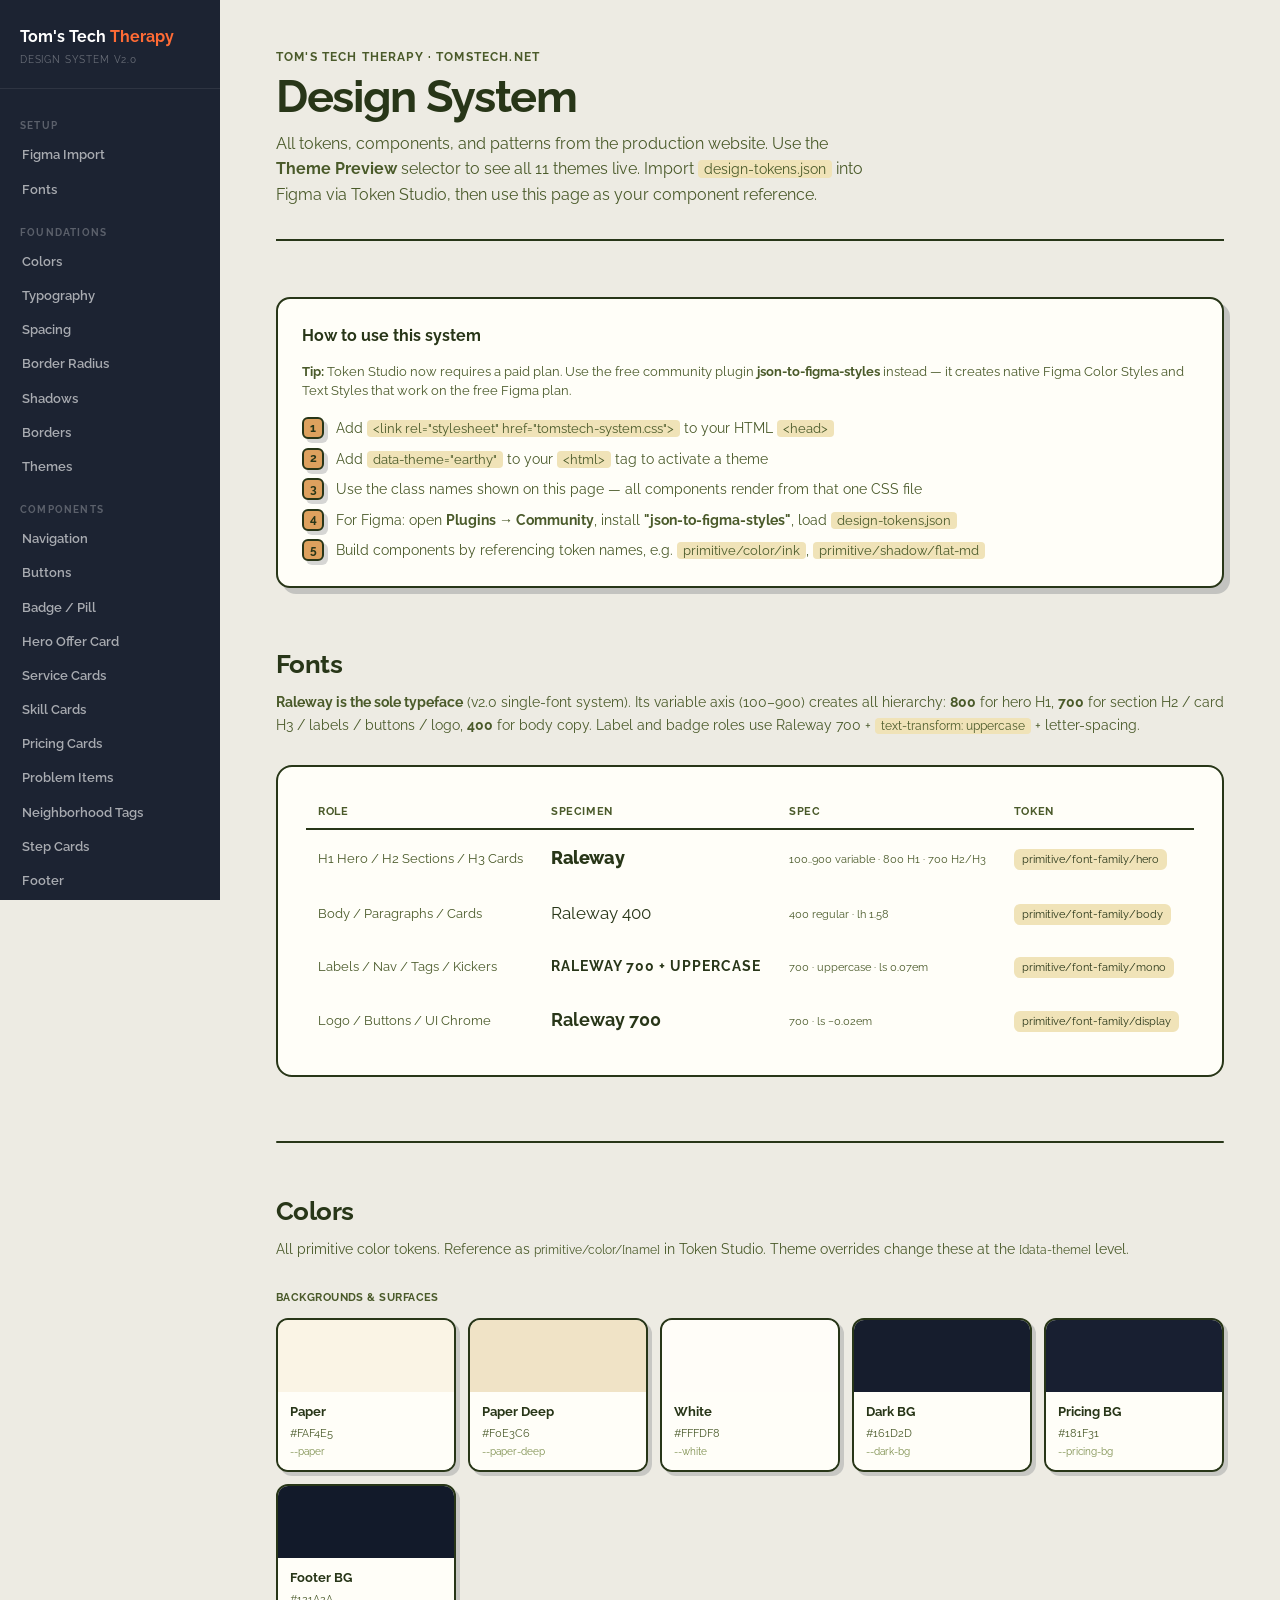
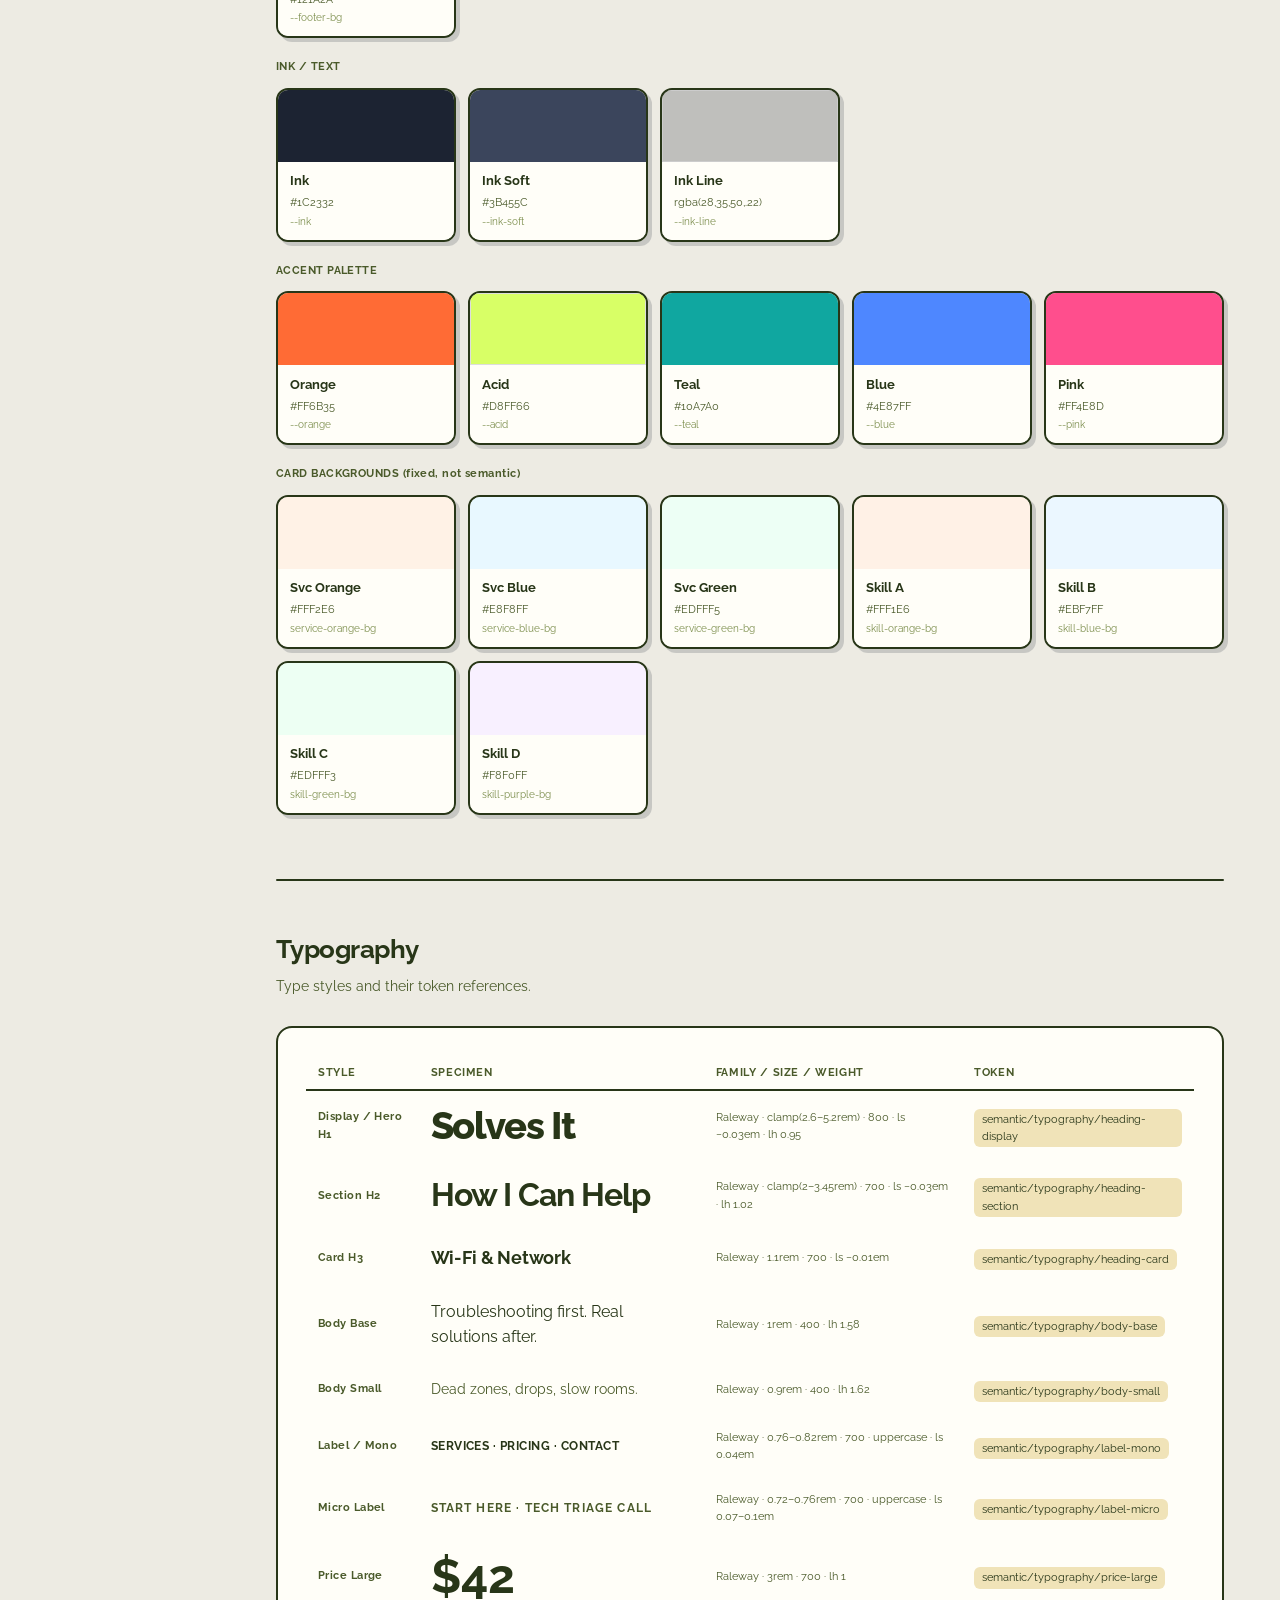
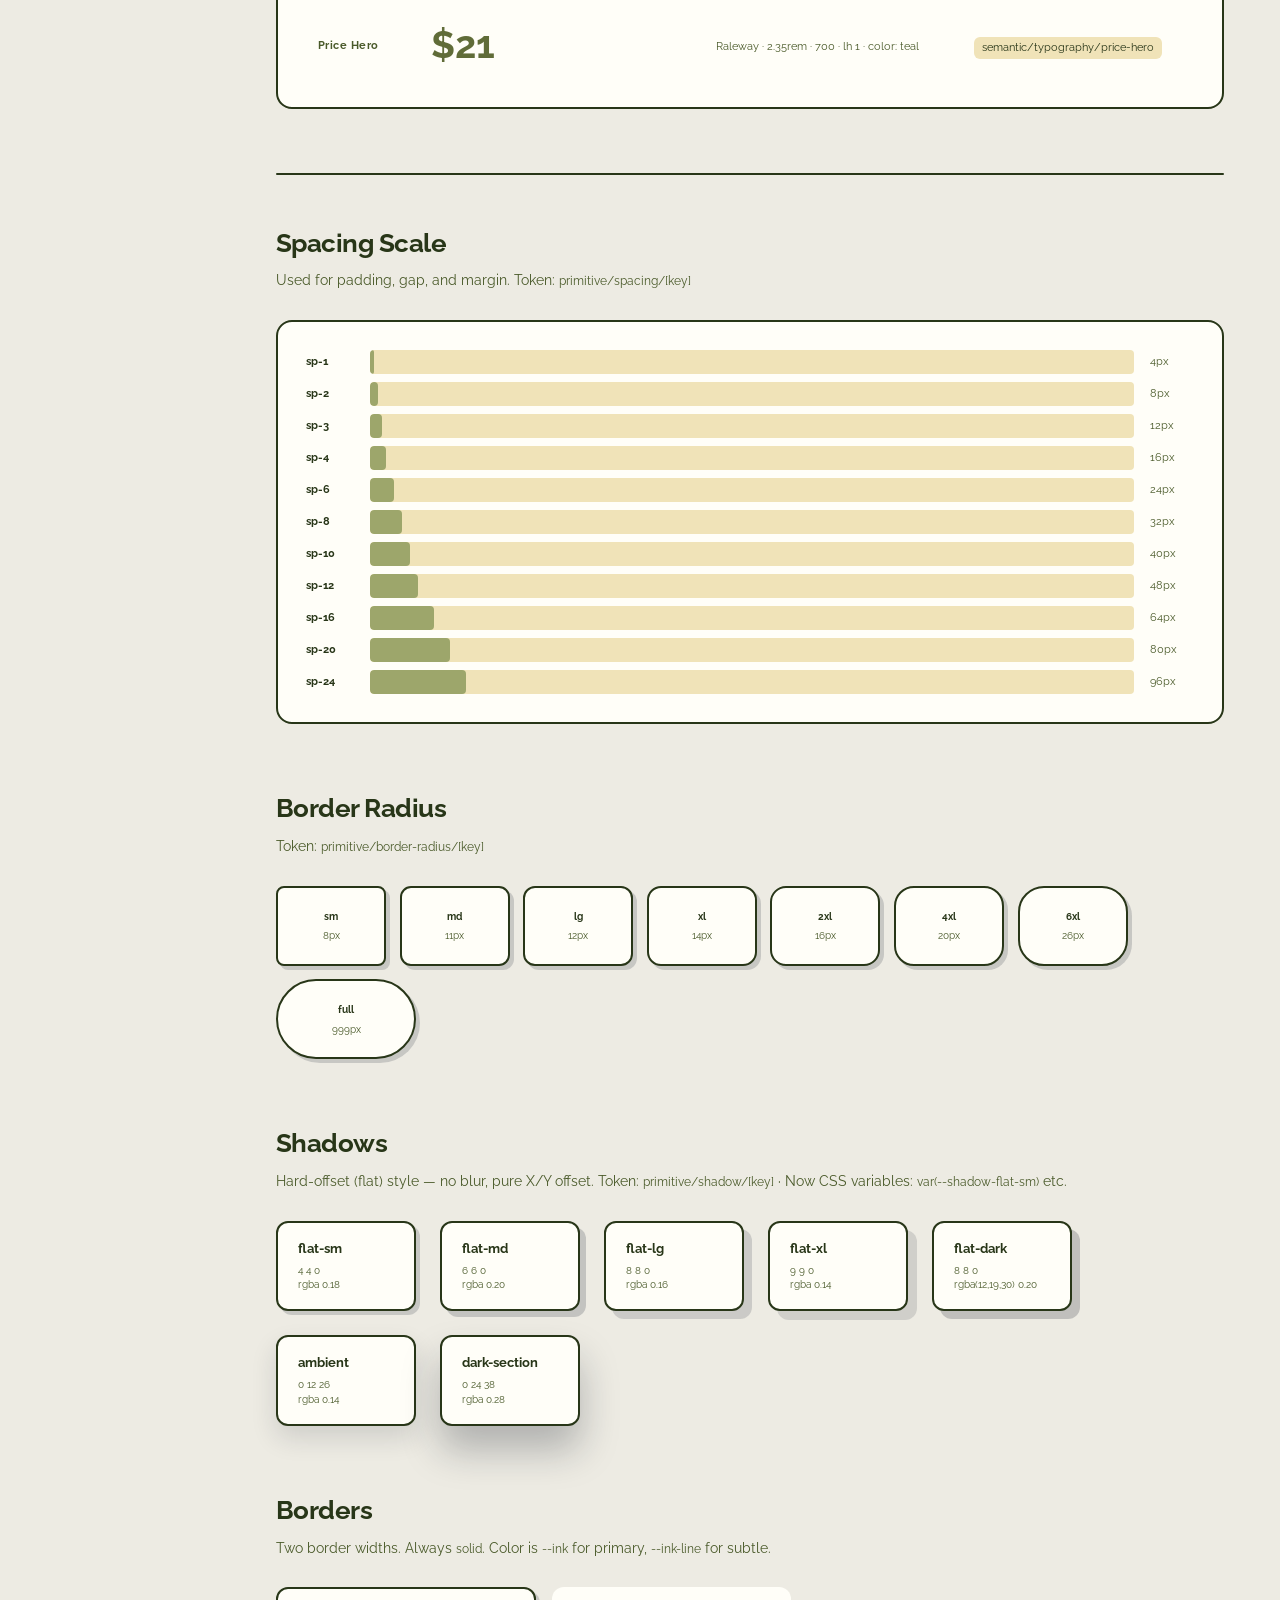
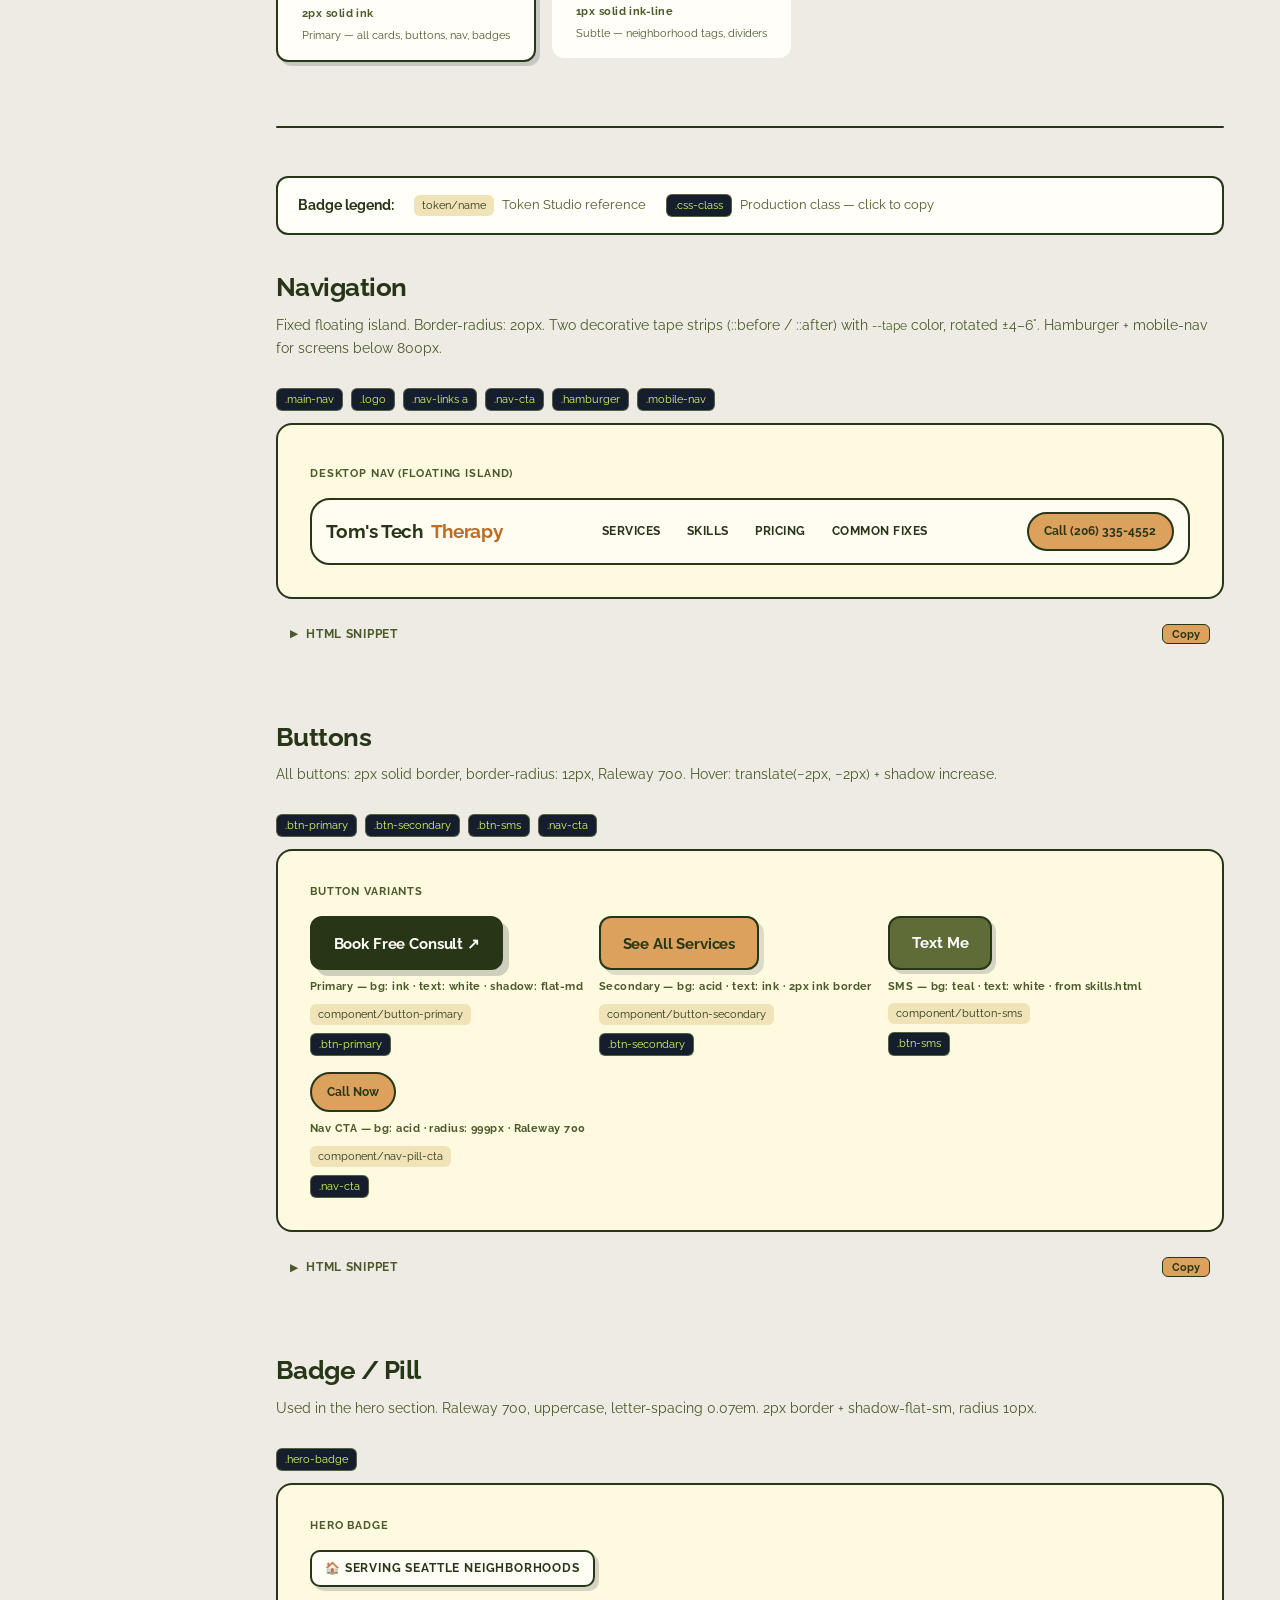
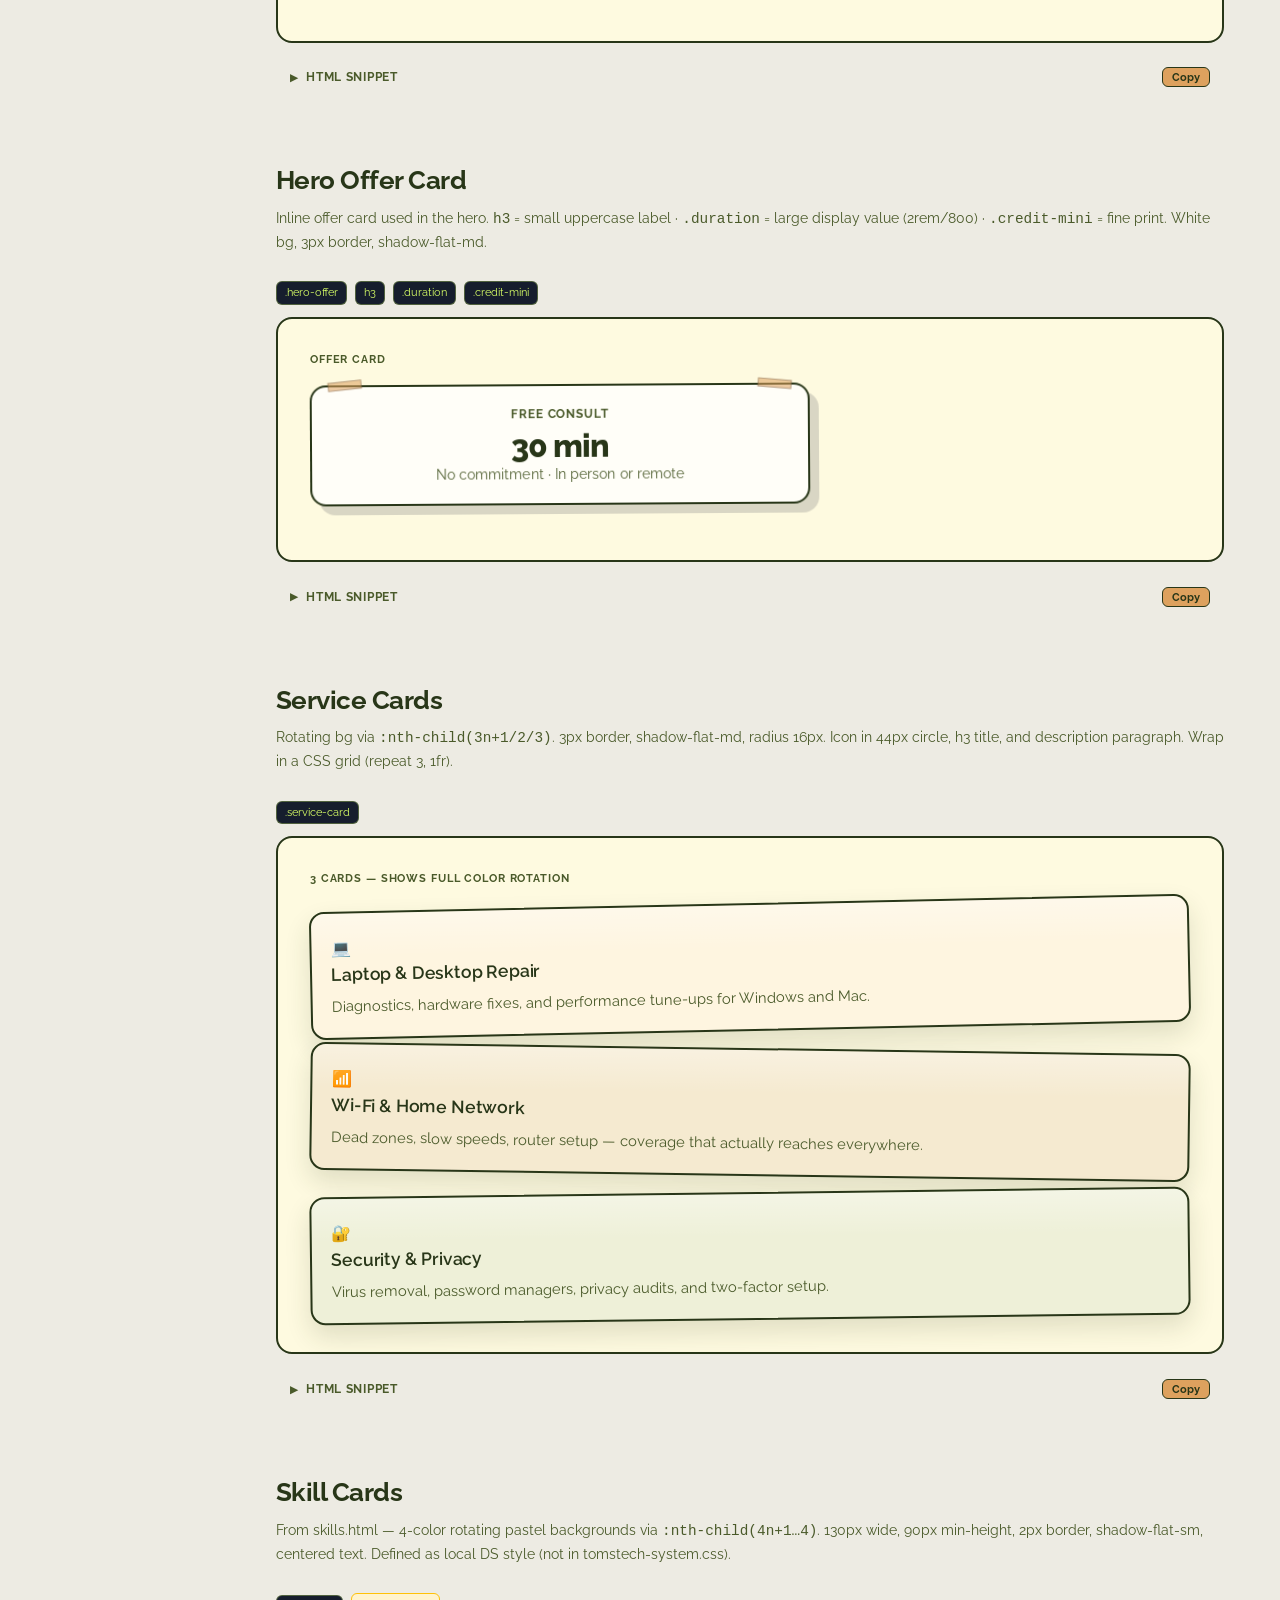
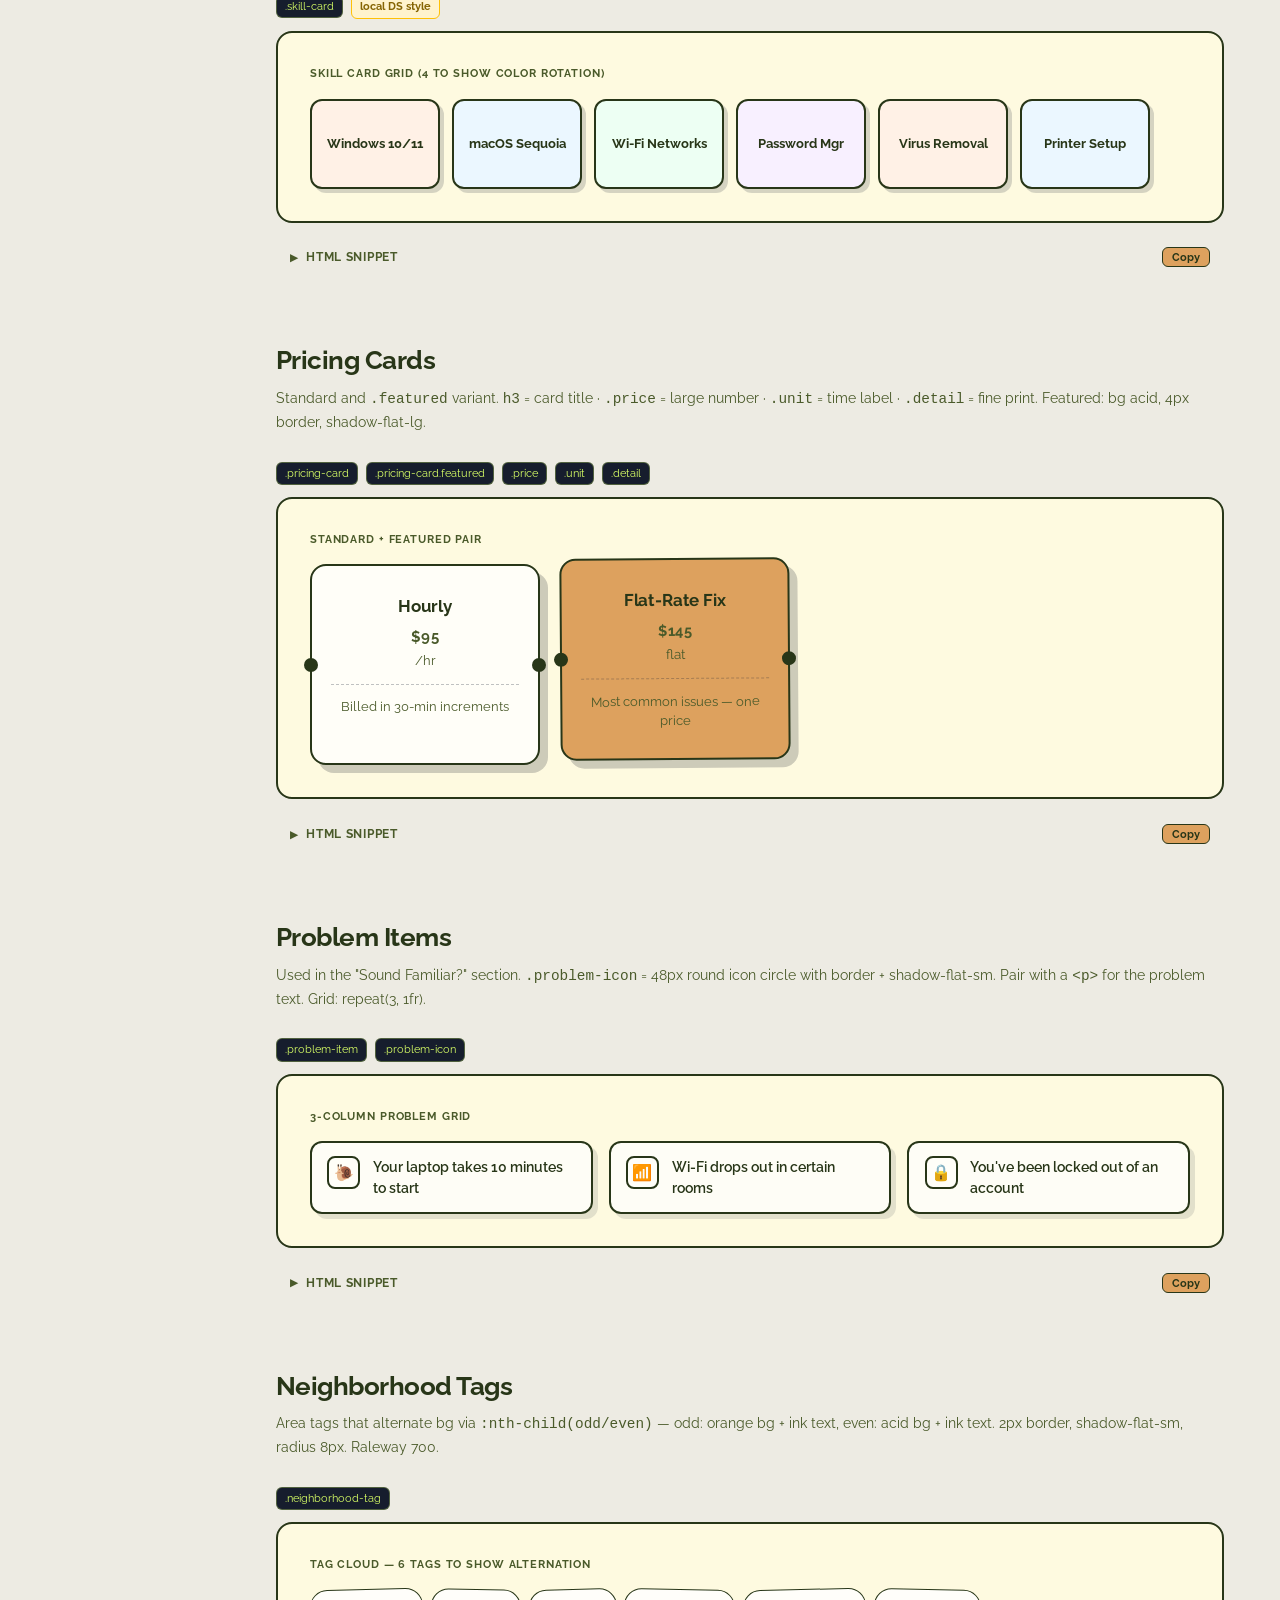
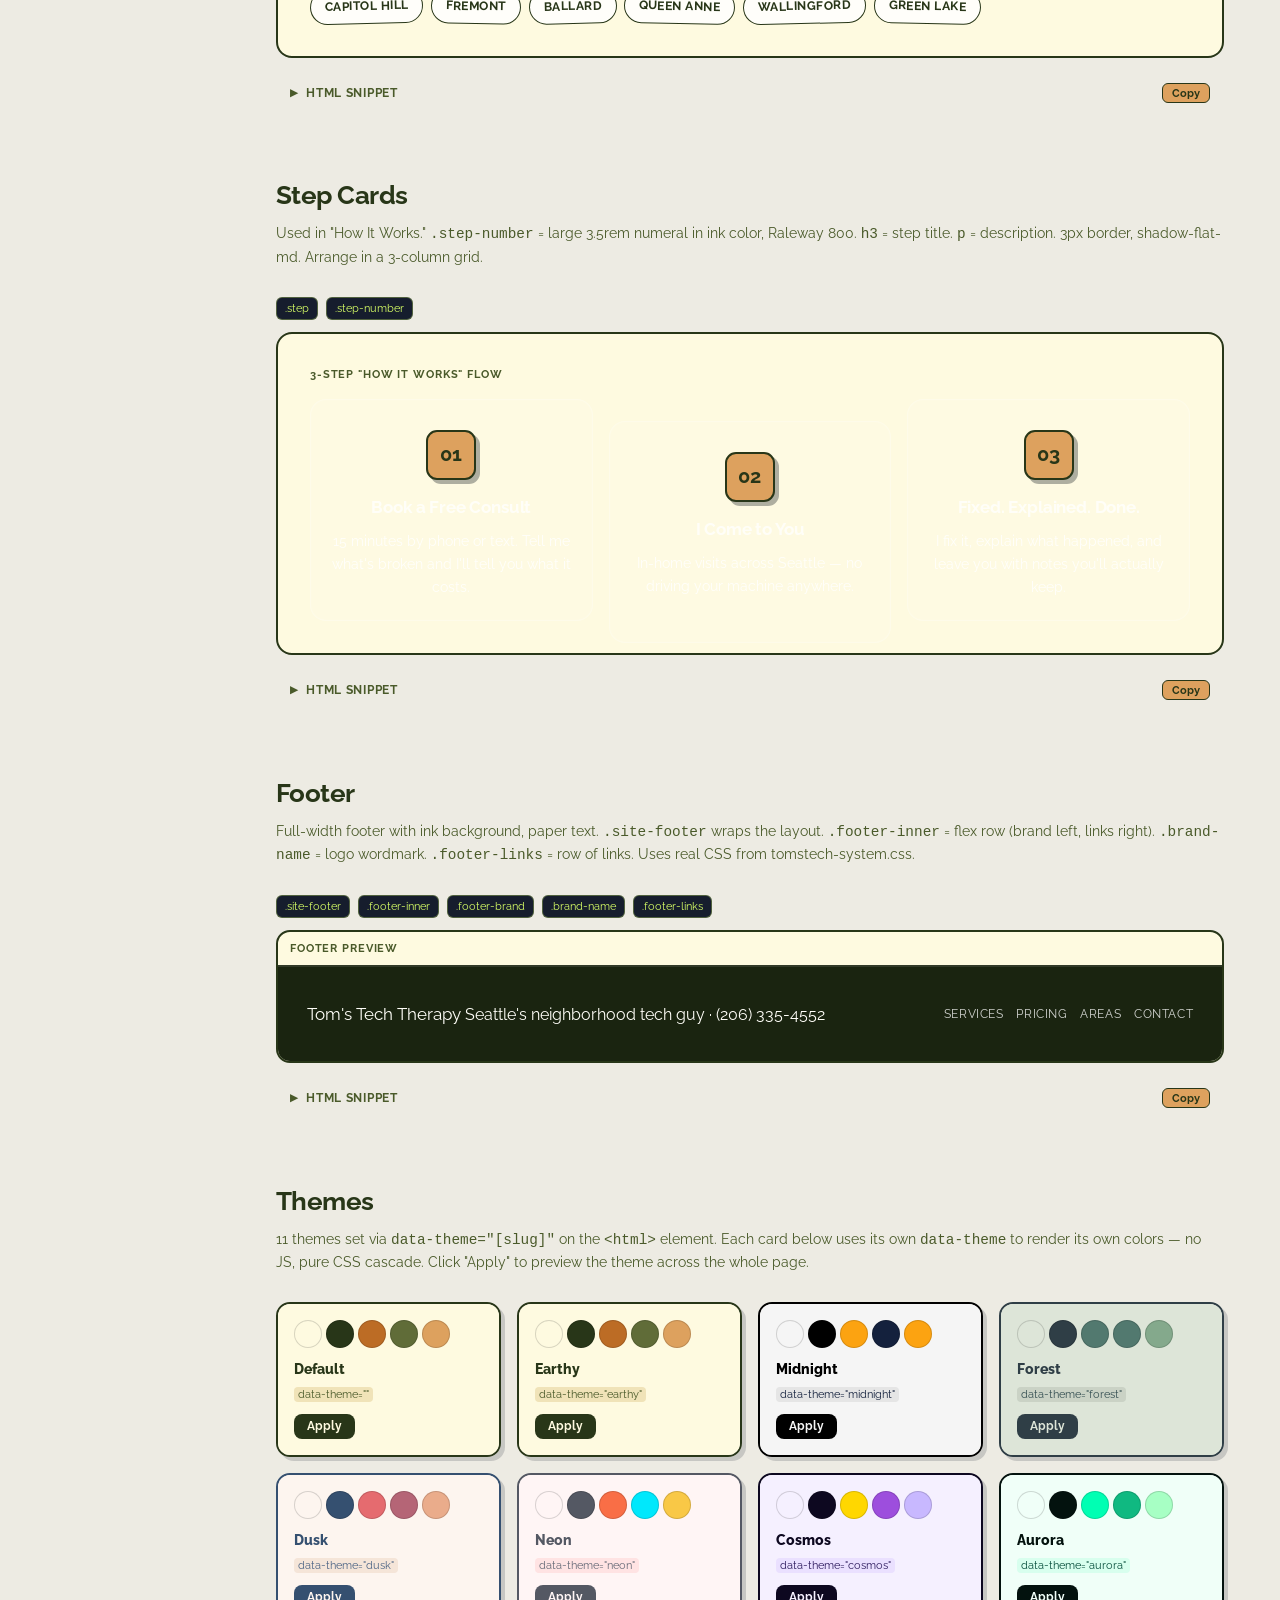
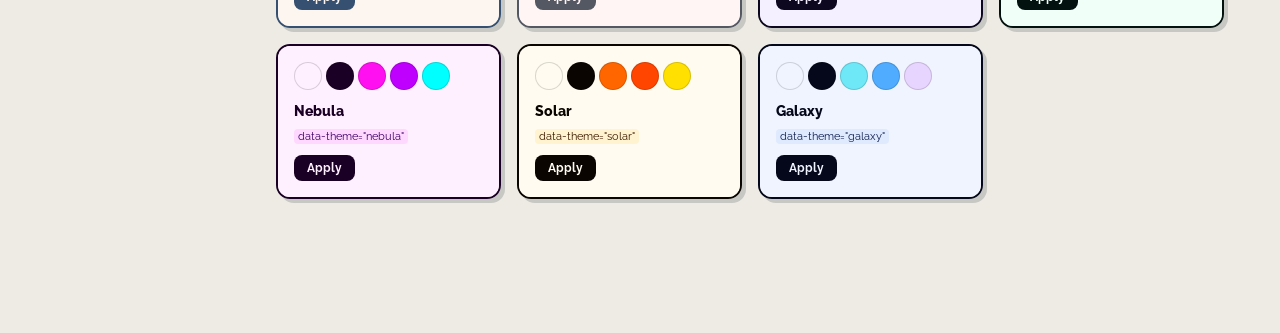
==== commit f7cb5fc7: "feat: booking UX — service type tabs, date/time fallback picker, CSS system overhaul - Split booking" ====
--- a/design-system.html
+++ b/design-system.html
@@ -1,213 +1,84 @@
 <!DOCTYPE html>
-<html lang="en">
+<html lang="en" data-theme="earthy">
 <head>
     <meta charset="UTF-8">
     <meta name="viewport" content="width=device-width, initial-scale=1.0">
-    <title>Tom's Tech Therapy — Design System</title>
+    <title>Tom's Tech Therapy — Design System v2</title>
     <link rel="preconnect" href="https://fonts.googleapis.com">
     <link rel="preconnect" href="https://fonts.gstatic.com" crossorigin>
     <link href="https://fonts.googleapis.com/css2?family=Raleway:ital,wght@0,100..900;1,100..900&display=swap" rel="stylesheet">
+    <link rel="stylesheet" href="tomstech-system.css">
     <style>
         *, *::before, *::after { box-sizing: border-box; margin: 0; padding: 0; }
 
         :root {
-            /* ── Primitive ─────── */
-            --paper:        #FAF4E5;
-            --paper-deep:   #F0E3C6;
-            --ink:          #1C2332;
-            --ink-soft:     #3B455C;
-            --ink-line:     rgba(28,35,50,0.22);
-            --white:        #FFFDF8;
-            --orange:       #FF6B35;
-            --acid:         #D8FF66;
-            --teal:         #10A7A0;
-            --blue:         #4E87FF;
-            --pink:         #FF4E8D;
-            --dark-bg:      #161D2D;
-            --pricing-bg:   #181F31;
-            --footer-bg:    #121A2A;
-            --tape:         rgba(248,211,110,0.80);
-            /* ── Shadows ────────  */
-            --shadow-flat-sm: 4px 4px 0 rgba(28,35,50,0.18);
-            --shadow-flat-md: 6px 6px 0 rgba(28,35,50,0.20);
-            --shadow-flat-lg: 8px 8px 0 rgba(28,35,50,0.16);
-            --shadow-flat-xl: 9px 9px 0 rgba(28,35,50,0.14);
-            --shadow-ambient: 0 12px 26px rgba(28,35,50,0.14);
-            /* ── System UI ──────── */
-            --sys-bg: #EDEBE3;
+            /* DS shell variables — not in tomstech-system.css */
+            --sys-bg:      #EDEBE3;
             --sys-sidebar: #1C2332;
-            --sys-border: rgba(28,35,50,0.12);
         }
 
-        body {
-            font-family: "Raleway", sans-serif;
-            background: var(--sys-bg);
-            color: var(--ink);
-            -webkit-font-smoothing: antialiased;
-            line-height: 1.58;
-        }
+        body { font-family: "Raleway", sans-serif; background: var(--sys-bg); color: var(--ink); -webkit-font-smoothing: antialiased; line-height: 1.58; }
 
         /* ── Layout ── */
-        .ds-layout {
-            display: grid;
-            grid-template-columns: 220px 1fr;
-            min-height: 100vh;
-        }
+        .ds-layout { display: grid; grid-template-columns: 220px 1fr; min-height: 100vh; }
 
         /* ── Sidebar ── */
-        .ds-sidebar {
-            background: var(--sys-sidebar);
-            position: sticky;
-            top: 0;
-            height: 100vh;
-            overflow-y: auto;
-            padding: 1.5rem 0 2rem;
-            scrollbar-width: thin;
-        }
-        .ds-sidebar-brand {
-            padding: 0 1.25rem 1.25rem;
-            border-bottom: 1px solid rgba(255,255,255,0.08);
-            margin-bottom: 1rem;
-        }
-        .ds-sidebar-brand .sp { font-family: "Raleway", sans-serif; font-size: 1rem; font-weight: 700; color: #fff; }
-        .ds-sidebar-brand .sp span { color: var(--orange); }
-        .ds-sidebar-brand .sub { font-family: "Raleway", sans-serif; font-size: 0.65rem; color: rgba(255,255,255,0.35); letter-spacing: 0.08em; text-transform: uppercase; margin-top: 2px; }
+        .ds-sidebar { background: var(--sys-sidebar); position: sticky; top: 0; height: 100vh; overflow-y: auto; padding: 1.5rem 0 2rem; scrollbar-width: thin; }
+        .ds-sidebar-brand { padding: 0 1.25rem 1.25rem; border-bottom: 1px solid rgba(255,255,255,0.08); margin-bottom: 1rem; }
+        .ds-sidebar-brand .sp { font-size: 1rem; font-weight: 700; color: #fff; }
+        .ds-sidebar-brand .sp span { color: #FF6B35; }
+        .ds-sidebar-brand .sub { font-size: 0.65rem; color: rgba(255,255,255,0.35); letter-spacing: 0.08em; text-transform: uppercase; margin-top: 2px; }
         .ds-nav-group { margin-bottom: 0.25rem; }
-        .ds-nav-group-label {
-            font-family: "Raleway", sans-serif;
-            font-size: 0.62rem; font-weight: 700;
-            color: rgba(255,255,255,0.28);
-            text-transform: uppercase; letter-spacing: 1.2px;
-            padding: 0.85rem 1.25rem 0.3rem;
-        }
-        .ds-nav-group a {
-            display: block; padding: 0.42rem 1.25rem;
-            font-size: 0.82rem; font-weight: 600;
-            color: rgba(255,255,255,0.62);
-            text-decoration: none;
-            border-left: 2px solid transparent;
-            transition: all 0.15s;
-        }
-        .ds-nav-group a:hover { color: #fff; border-left-color: var(--acid); background: rgba(255,255,255,0.04); }
+        .ds-nav-group-label { font-size: 0.62rem; font-weight: 700; color: rgba(255,255,255,0.28); text-transform: uppercase; letter-spacing: 1.2px; padding: 0.85rem 1.25rem 0.3rem; }
+        .ds-nav-group a { display: block; padding: 0.42rem 1.25rem; font-size: 0.82rem; font-weight: 600; color: rgba(255,255,255,0.62); text-decoration: none; border-left: 2px solid transparent; transition: all 0.15s; }
+        .ds-nav-group a:hover { color: #fff; border-left-color: #D8FF66; background: rgba(255,255,255,0.04); }
+
+        /* ── Theme picker ── */
+        .ds-theme-row { padding: 0.75rem 1.25rem; border-top: 1px solid rgba(255,255,255,0.08); margin-top: 0.5rem; }
+        .ds-theme-row label { display: block; font-size: 0.62rem; font-weight: 700; color: rgba(255,255,255,0.28); text-transform: uppercase; letter-spacing: 1.2px; margin-bottom: 0.45rem; }
+        #ds-theme-select { width: 100%; background: rgba(255,255,255,0.08); border: 1px solid rgba(255,255,255,0.15); border-radius: 8px; color: rgba(255,255,255,0.85); font-family: "Raleway", sans-serif; font-size: 0.8rem; font-weight: 600; padding: 0.42rem 0.6rem; cursor: pointer; appearance: none; }
+        #ds-theme-select option { background: #1C2332; color: #fff; }
 
         /* ── Main ── */
-        .ds-main {
-            padding: 3rem 3.5rem 5rem;
-            max-width: 1100px;
-        }
+        .ds-main { padding: 3rem 3.5rem 5rem; max-width: 1100px; }
 
         /* ── Page header ── */
-        .ds-page-header {
-            margin-bottom: 3.5rem;
-            padding-bottom: 2rem;
-            border-bottom: 2px solid var(--ink);
-        }
-        .ds-page-header .eyebrow {
-            font-family: "Raleway", sans-serif;
-            font-size: 0.72rem; font-weight: 700;
-            text-transform: uppercase; letter-spacing: 0.1em;
-            color: var(--ink-soft); margin-bottom: 0.5rem;
-        }
-        .ds-page-header h1 {
-            font-family: "Raleway", sans-serif;
-            font-size: 2.8rem; font-weight: 700;
-            letter-spacing: -0.03em; line-height: 1;
-            margin-bottom: 0.75rem;
-        }
+        .ds-page-header { margin-bottom: 3.5rem; padding-bottom: 2rem; border-bottom: 2px solid var(--ink); }
+        .ds-page-header .eyebrow { font-size: 0.72rem; font-weight: 700; text-transform: uppercase; letter-spacing: 0.1em; color: var(--ink-soft); margin-bottom: 0.5rem; }
+        .ds-page-header h1 { font-size: 2.8rem; font-weight: 700; letter-spacing: -0.03em; line-height: 1; margin-bottom: 0.75rem; }
         .ds-page-header p { color: var(--ink-soft); max-width: 60ch; }
 
         /* ── Import callout ── */
-        .import-box {
-            background: var(--white);
-            border: 2px solid var(--ink);
-            border-radius: 14px;
-            padding: 1.5rem;
-            margin-bottom: 3.5rem;
-            box-shadow: var(--shadow-flat-md);
-        }
-        .import-box h3 {
-            font-family: "Raleway", sans-serif;
-            font-size: 1rem; font-weight: 700;
-            margin-bottom: 0.85rem;
-        }
+        .import-box { background: var(--white); border: 2px solid var(--ink); border-radius: 14px; padding: 1.5rem; margin-bottom: 3.5rem; box-shadow: var(--shadow-flat-md); }
+        .import-box h3 { font-size: 1rem; font-weight: 700; margin-bottom: 0.85rem; }
         .import-steps { list-style: none; display: flex; flex-direction: column; gap: 0.5rem; }
-        .import-steps li {
-            display: flex; align-items: flex-start; gap: 0.75rem;
-            font-size: 0.88rem; color: var(--ink-soft);
-        }
-        .step-num {
-            min-width: 22px; height: 22px;
-            background: var(--acid); border: 2px solid var(--ink);
-            border-radius: 6px; font-family: "Raleway", sans-serif;
-            font-size: 0.75rem; font-weight: 700; color: var(--ink);
-            display: flex; align-items: center; justify-content: center;
-            box-shadow: var(--shadow-flat-sm); flex-shrink: 0;
-        }
-        .import-steps li code {
-            font-family: "Raleway", sans-serif;
-            background: var(--paper-deep); padding: 1px 6px; border-radius: 4px;
-            font-size: 0.82rem;
-        }
-
-        /* ── Section ── */
+        .import-steps li { display: flex; align-items: flex-start; gap: 0.75rem; font-size: 0.88rem; color: var(--ink-soft); }
+        .step-num { min-width: 22px; height: 22px; background: var(--acid); border: 2px solid var(--ink); border-radius: 6px; font-size: 0.75rem; font-weight: 700; color: var(--ink); display: flex; align-items: center; justify-content: center; box-shadow: var(--shadow-flat-sm); flex-shrink: 0; }
+        .import-steps li code { font-family: "Raleway", sans-serif; background: var(--paper-deep); padding: 1px 6px; border-radius: 4px; font-size: 0.82rem; }
+
+        /* ── Sections ── */
         .ds-section { margin-bottom: 4rem; scroll-margin-top: 2rem; }
-        .ds-section-title {
-            font-family: "Raleway", sans-serif;
-            font-size: 1.6rem; font-weight: 700;
-            letter-spacing: -0.02em; margin-bottom: 0.4rem;
-        }
+        .ds-section-title { font-size: 1.6rem; font-weight: 700; letter-spacing: -0.02em; margin-bottom: 0.4rem; }
         .ds-section-desc { font-size: 0.9rem; color: var(--ink-soft); margin-bottom: 1.75rem; }
         .ds-divider { height: 2px; background: var(--ink); border-radius: 1px; margin: 3rem 0; }
 
-        /* ── Token label ── */
-        .token-label {
-            font-family: "Raleway", sans-serif;
-            font-size: 0.7rem; font-weight: 700;
-            color: var(--ink-soft); letter-spacing: 0.04em;
-        }
-        .token-value {
-            font-family: "Raleway", sans-serif;
-            font-size: 0.68rem; color: var(--ink-soft);
-        }
+        /* ── Token display ── */
+        .token-label { font-size: 0.7rem; font-weight: 700; color: var(--ink-soft); letter-spacing: 0.04em; }
+        .token-value { font-size: 0.68rem; color: var(--ink-soft); }
 
         /* ── Color grid ── */
-        .color-grid {
-            display: grid;
-            grid-template-columns: repeat(auto-fill, minmax(160px, 1fr));
-            gap: 0.75rem;
-        }
-        .color-chip {
-            border: 2px solid var(--ink);
-            border-radius: 12px;
-            overflow: hidden;
-            box-shadow: var(--shadow-flat-sm);
-        }
-        .color-swatch {
-            height: 72px;
-        }
-        .color-info {
-            background: var(--white);
-            padding: 0.6rem 0.75rem 0.65rem;
-        }
-        .color-info .name { font-family: "Raleway", sans-serif; font-weight: 700; font-size: 0.82rem; margin-bottom: 2px; }
-        .color-info .hex  { font-family: "Raleway", sans-serif; font-size: 0.7rem; color: var(--ink-soft); }
-        .color-info .var  { font-family: "Raleway", sans-serif; font-size: 0.65rem; color: var(--blue); margin-top: 1px; }
+        .color-grid { display: grid; grid-template-columns: repeat(auto-fill, minmax(160px, 1fr)); gap: 0.75rem; }
+        .color-chip { border: 2px solid var(--ink); border-radius: 12px; overflow: hidden; box-shadow: var(--shadow-flat-sm); }
+        .color-swatch { height: 72px; }
+        .color-info { background: var(--white); padding: 0.6rem 0.75rem 0.65rem; }
+        .color-info .name { font-weight: 700; font-size: 0.82rem; margin-bottom: 2px; }
+        .color-info .hex  { font-size: 0.7rem; color: var(--ink-soft); }
+        .color-info .var  { font-size: 0.65rem; color: var(--blue); margin-top: 1px; }
 
         /* ── Type specimens ── */
         .type-table { width: 100%; border-collapse: collapse; }
-        .type-table th {
-            font-family: "Raleway", sans-serif;
-            font-size: 0.68rem; font-weight: 700;
-            text-transform: uppercase; letter-spacing: 0.06em;
-            text-align: left; padding: 0.5rem 0.75rem;
-            border-bottom: 2px solid var(--ink);
-            color: var(--ink-soft);
-        }
-        .type-table td {
-            padding: 0.85rem 0.75rem;
-            border-bottom: 1px solid var(--ink-line);
-            vertical-align: middle;
-        }
+        .type-table th { font-size: 0.68rem; font-weight: 700; text-transform: uppercase; letter-spacing: 0.06em; text-align: left; padding: 0.5rem 0.75rem; border-bottom: 2px solid var(--ink); color: var(--ink-soft); }
+        .type-table td { padding: 0.85rem 0.75rem; border-bottom: 1px solid var(--ink-line); vertical-align: middle; }
         .type-table tr:last-child td { border-bottom: none; }
 
         /* ── Spacing scale ── */
@@ -215,268 +86,85 @@
         .spacing-row { display: flex; align-items: center; gap: 1rem; }
         .spacing-bar-wrap { flex: 1; background: var(--paper-deep); border-radius: 4px; height: 24px; border: 1px solid var(--ink-line); overflow: hidden; }
         .spacing-bar { height: 100%; background: var(--blue); opacity: 0.7; border-radius: 4px; }
-        .spacing-label { width: 48px; font-family: "Raleway", sans-serif; font-size: 0.7rem; font-weight: 700; }
-        .spacing-val { width: 44px; font-family: "Raleway", sans-serif; font-size: 0.68rem; color: var(--ink-soft); }
+        .spacing-label { width: 48px; font-size: 0.7rem; font-weight: 700; }
+        .spacing-val { width: 44px; font-size: 0.68rem; color: var(--ink-soft); }
 
         /* ── Radius demos ── */
         .radius-grid { display: flex; flex-wrap: wrap; gap: 0.85rem; align-items: flex-start; }
-        .radius-demo {
-            background: var(--white);
-            border: 2px solid var(--ink);
-            display: flex; align-items: center; justify-content: center;
-            flex-direction: column; gap: 4px;
-            width: 110px; height: 80px;
-            box-shadow: var(--shadow-flat-sm);
-        }
-        .radius-demo .r-name { font-family: "Raleway", sans-serif; font-size: 0.65rem; font-weight: 700; }
-        .radius-demo .r-val { font-family: "Raleway", sans-serif; font-size: 0.6rem; color: var(--ink-soft); }
+        .radius-demo { background: var(--white); border: 2px solid var(--ink); display: flex; align-items: center; justify-content: center; flex-direction: column; gap: 4px; width: 110px; height: 80px; box-shadow: var(--shadow-flat-sm); }
+        .radius-demo .r-name { font-size: 0.65rem; font-weight: 700; }
+        .radius-demo .r-val  { font-size: 0.6rem; color: var(--ink-soft); }
 
         /* ── Shadow demos ── */
         .shadow-grid { display: flex; flex-wrap: wrap; gap: 1.5rem; align-items: flex-start; }
-        .shadow-demo {
-            background: var(--white);
-            border: 2px solid var(--ink);
-            border-radius: 12px;
-            padding: 1rem 1.25rem;
-            min-width: 140px;
-        }
-        .shadow-demo .sh-name { font-family: "Raleway", sans-serif; font-weight: 700; font-size: 0.82rem; margin-bottom: 4px; }
-        .shadow-demo .sh-val { font-family: "Raleway", sans-serif; font-size: 0.62rem; color: var(--ink-soft); line-height: 1.5; }
-
-        /* ── Component showcase area ── */
-        .comp-stage {
-            background: var(--paper);
-            border: 2px solid var(--ink);
-            border-radius: 16px;
-            padding: 2rem;
-            margin-bottom: 1.5rem;
-        }
-        .comp-stage.dark {
-            background: var(--dark-bg);
-        }
-        .comp-label {
-            font-family: "Raleway", sans-serif;
-            font-size: 0.68rem; font-weight: 700;
-            text-transform: uppercase; letter-spacing: 0.08em;
-            color: var(--ink-soft); margin-bottom: 1rem;
-        }
+        .shadow-demo { background: var(--white); border: 2px solid var(--ink); border-radius: 12px; padding: 1rem 1.25rem; min-width: 140px; }
+        .shadow-demo .sh-name { font-weight: 700; font-size: 0.82rem; margin-bottom: 4px; }
+        .shadow-demo .sh-val  { font-size: 0.62rem; color: var(--ink-soft); line-height: 1.5; }
+
+        /* ── Component showcase ── */
+        .comp-stage { background: var(--paper); border: 2px solid var(--ink); border-radius: 16px; padding: 2rem; margin-bottom: 1rem; }
+        .comp-stage.dark { background: var(--dark-bg); }
+        .comp-label { font-size: 0.68rem; font-weight: 700; text-transform: uppercase; letter-spacing: 0.08em; color: var(--ink-soft); margin-bottom: 1rem; }
         .comp-label.dark { color: rgba(255,255,255,0.38); }
         .comp-row { display: flex; flex-wrap: wrap; align-items: flex-start; gap: 1rem; }
 
-        /* ── Buttons ── */
-        .btn { border: 2px solid var(--ink); border-radius: 12px; padding: 0.8rem 1.35rem; text-decoration: none; font-family: "Raleway", sans-serif; font-weight: 700; font-size: 0.93rem; letter-spacing: -0.01em; display: inline-flex; align-items: center; gap: 0.42rem; cursor: pointer; }
-        .btn-p { background: var(--ink); color: var(--white); box-shadow: var(--shadow-flat-md); }
-        .btn-s { background: var(--acid); color: var(--ink); }
-        .btn-sms { background: var(--teal); color: #fff; }
-        .btn-nav { background: var(--acid); color: var(--ink); border-radius: 999px; padding: 0.52rem 0.95rem; font-family: "Raleway", sans-serif; font-size: 0.76rem; }
-
-        /* ── Nav ── */
-        .nav-demo {
-            background: rgba(255,252,244,0.9);
-            border: 2px solid var(--ink);
-            border-radius: 20px;
-            padding: 0.72rem 0.9rem;
-            display: flex; align-items: center; justify-content: space-between;
-            gap: 1rem; position: relative;
-        }
-        .nav-demo::before, .nav-demo::after {
-            content: ""; position: absolute;
-            width: 54px; height: 14px;
-            background: var(--tape); border: 1px solid var(--ink-line);
-            top: -10px;
-        }
+        /* ── Nav demo wrapper (DS-specific) ── */
+        .nav-demo { background: rgba(255,252,244,0.9); border: 2px solid var(--ink); border-radius: 20px; padding: 0.72rem 0.9rem; display: flex; align-items: center; justify-content: space-between; gap: 1rem; position: relative; }
+        .nav-demo::before, .nav-demo::after { content: ""; position: absolute; width: 54px; height: 14px; background: var(--tape); border: 1px solid var(--ink-line); top: -10px; }
         .nav-demo::before { left: 18%; transform: rotate(-4deg); }
         .nav-demo::after  { right: 14%; transform: rotate(6deg); }
-        .nav-demo .nd-logo { font-family: "Raleway", sans-serif; font-weight: 700; font-size: 1.1rem; color: var(--ink); }
-        .nav-demo .nd-logo span { color: var(--orange); }
-        .nav-demo-links { display: flex; gap: 0.35rem; }
-        .nav-demo-link { font-family: "Raleway", sans-serif; font-size: 0.75rem; font-weight: 700; text-transform: uppercase; letter-spacing: 0.04em; padding: 0.4rem 0.65rem; border-radius: 999px; border: 1px solid transparent; color: var(--ink); }
-
-        /* ── Badge ── */
-        .badge-demo {
-            display: inline-flex; align-items: center; gap: 0.45rem;
-            padding: 0.45rem 0.82rem;
-            border-radius: 10px; border: 2px solid var(--ink);
-            background: rgba(255,255,255,0.72);
-            box-shadow: var(--shadow-flat-sm);
-            font-family: "Raleway", sans-serif;
-            font-size: 0.74rem; letter-spacing: 0.07em;
-            text-transform: uppercase; font-weight: 700;
-        }
-
-        /* ── Hero offer card ── */
-        .offer-card {
-            max-width: 360px;
-            padding: 1.2rem 1.25rem;
-            border: 2px solid var(--ink);
-            border-radius: 14px;
-            background: var(--white);
-            box-shadow: var(--shadow-flat-xl);
-            transform: rotate(-1.25deg);
-            position: relative;
-        }
-        .offer-card::before, .offer-card::after {
-            content: ""; position: absolute;
-            width: 58px; height: 14px;
-            background: rgba(255,214,124,0.75);
-            border: 1px solid rgba(28,35,50,0.25);
-            top: -9px;
-        }
-        .offer-card::before { left: 16px; transform: rotate(-10deg); }
-        .offer-card::after  { right: 16px; transform: rotate(8deg); }
-        .offer-card .oc-label { font-family: "Raleway", sans-serif; font-size: 0.72rem; text-transform: uppercase; letter-spacing: 0.08em; color: var(--ink-soft); margin-bottom: 0.35rem; font-weight: 700; }
-        .offer-card .oc-price { font-family: "Raleway", sans-serif; color: var(--teal); font-size: 2.35rem; line-height: 1; margin-bottom: 0.4rem; font-weight: 700; }
-        .offer-card .oc-price span { font-size: 0.9rem; color: var(--ink-soft); font-family: "Raleway", sans-serif; }
-        .offer-card .oc-note { font-size: 0.88rem; color: var(--ink-soft); }
-
-        /* ── Service card ── */
-        .svc-card {
-            border-radius: 15px; border: 2px solid var(--ink);
-            padding: 1.35rem 1.2rem;
-            box-shadow: var(--shadow-ambient);
-            position: relative; overflow: hidden;
-            width: 220px;
-        }
-        .svc-card::before { content: ""; position: absolute; inset: 0; pointer-events: none; background: linear-gradient(180deg, rgba(255,255,255,0.34), transparent 35%); }
-        .svc-card.sc1 { background: #FFF2E6; transform: rotate(-1.2deg); }
-        .svc-card.sc2 { background: #E8F8FF; transform: rotate(0.8deg); }
-        .svc-card.sc3 { background: #EDFFF5; transform: rotate(-0.7deg); }
-        .svc-icon-box { width: 44px; height: 44px; margin-bottom: 0.75rem; background: rgba(0,0,0,0.06); border-radius: 10px; display: flex; align-items: center; justify-content: center; font-size: 1.4rem; }
-        .svc-card h4 { font-family: "Raleway", sans-serif; font-size: 0.95rem; font-weight: 700; letter-spacing: -0.01em; margin-bottom: 0.3rem; }
-        .svc-card p { font-size: 0.82rem; color: var(--ink-soft); line-height: 1.5; }
-
-        /* ── Skill card ── */
-        .skill-c {
-            min-height: 90px; width: 120px;
-            border: 2px solid var(--ink); border-radius: 12px;
-            padding: 0.8rem 0.7rem;
-            display: flex; align-items: center; justify-content: center;
-            text-align: center;
-            font-family: "Raleway", sans-serif;
-            font-size: 0.82rem; font-weight: 700; line-height: 1.2;
-            box-shadow: 6px 6px 0 rgba(28,35,50,0.12);
-        }
-        .skill-c.sk1 { background: #FFF1E6; }
-        .skill-c.sk2 { background: #EBF7FF; }
-        .skill-c.sk3 { background: #EDFFF3; }
-        .skill-c.sk4 { background: #F8F0FF; }
-
-        /* ── Pricing card ── */
-        .pricing-c {
-            background: var(--white);
-            border: 2px solid var(--ink);
-            border-radius: 16px;
-            padding: 1.7rem 1.2rem;
-            text-align: center;
-            position: relative;
-            box-shadow: 8px 8px 0 rgba(12,19,30,0.20);
-            width: 190px;
-        }
-        .pricing-c::before, .pricing-c::after {
-            content: ""; position: absolute; top: 50%;
-            width: 14px; height: 14px; margin-top: -7px;
-            background: var(--dark-bg); border-radius: 50%;
-        }
-        .pricing-c::before { left: -8px; }
-        .pricing-c::after  { right: -8px; }
-        .pricing-c.feat { background: var(--acid); transform: translateY(-10px) rotate(-1deg); }
-        .pricing-c .pc-label { font-family: "Raleway", sans-serif; text-transform: uppercase; letter-spacing: 0.08em; font-size: 0.72rem; margin-bottom: 0.75rem; color: var(--ink-soft); font-weight: 700; }
-        .pricing-c .pc-price { font-family: "Raleway", sans-serif; font-size: 2.8rem; line-height: 1; margin-bottom: 0.2rem; font-weight: 700; }
-        .pricing-c .pc-unit { font-size: 0.78rem; color: var(--ink-soft); margin-bottom: 0.75rem; }
-        .pricing-c .pc-detail { border-top: 1px dashed rgba(28,35,50,0.28); padding-top: 0.75rem; font-size: 0.78rem; color: var(--ink-soft); line-height: 1.45; }
-
-        /* ── Problem item ── */
-        .problem-c {
-            display: flex; align-items: flex-start; gap: 0.8rem;
-            padding: 0.82rem 0.95rem;
-            border: 2px solid var(--ink); border-radius: 12px;
-            box-shadow: 5px 5px 0 rgba(28,35,50,0.12);
-            width: 280px;
-        }
-        .problem-c.p1 { background: rgba(237,255,245,0.9); }
-        .problem-c.p2 { background: rgba(236,246,255,0.9); }
-        .problem-c.p3 { background: rgba(255,243,231,0.9); }
-        .problem-icon-c {
-            width: 33px; height: 33px; border-radius: 8px;
-            border: 2px solid var(--ink); background: var(--white);
-            color: var(--teal); display: flex; align-items: center;
-            justify-content: center; flex-shrink: 0; font-size: 0.9rem;
-        }
-        .problem-c p { font-size: 0.88rem; font-weight: 600; color: var(--ink); line-height: 1.45; padding-top: 0.08rem; }
-
-        /* ── Neighborhood tag ── */
-        .hood-tag {
-            padding: 0.42rem 0.85rem;
-            border: 1px solid var(--ink); border-radius: 999px;
-            background: rgba(255,255,255,0.82);
-            font-family: "Raleway", sans-serif;
-            font-size: 0.76rem; text-transform: uppercase;
-            letter-spacing: 0.04em; font-weight: 700;
-            color: var(--ink);
-        }
-        .hood-tag.odd  { transform: rotate(-1.4deg); }
-        .hood-tag.even { transform: rotate(1.2deg); }
-
-        /* ── Step card ── */
-        .step-c {
-            background: rgba(255,255,255,0.08);
-            border: 1px solid rgba(255,255,255,0.24);
-            border-radius: 16px; padding: 1.5rem 1rem;
-            text-align: center; width: 200px;
-        }
-        .step-num-c {
-            width: 50px; height: 50px; margin: 0 auto 0.75rem;
-            border-radius: 11px; border: 2px solid var(--ink);
-            background: var(--acid); color: var(--ink);
-            font-family: "Raleway", sans-serif;
-            font-size: 1.25rem; font-weight: 700;
-            display: flex; align-items: center; justify-content: center;
-            box-shadow: 4px 4px 0 rgba(9,13,20,0.32);
-        }
-        .step-c h4 { font-family: "Raleway", sans-serif; font-size: 0.95rem; color: var(--white); margin-bottom: 0.35rem; font-weight: 700; }
-        .step-c p { font-size: 0.82rem; color: rgba(255,255,255,0.72); line-height: 1.55; }
-
-        /* ── Footer preview ── */
-        .footer-preview {
-            background: var(--footer-bg);
-            border-radius: 12px;
-            padding: 1.5rem;
-            display: flex; justify-content: space-between; align-items: center; flex-wrap: wrap; gap: 1rem;
-        }
-        .fp-brand { font-family: "Raleway", sans-serif; font-size: 0.95rem; font-weight: 700; color: #fff; }
+        .nav-demo-links { display: flex; gap: 0.35rem; align-items: center; }
+        .nav-demo-link { font-size: 0.75rem; font-weight: 700; text-transform: uppercase; letter-spacing: 0.04em; padding: 0.4rem 0.65rem; border-radius: 999px; color: var(--ink); }
+
+        /* ── Skill card (from skills.html — not in tomstech-system.css) ── */
+        .skill-card { min-height: 90px; width: 130px; border: 2px solid var(--ink); border-radius: 12px; padding: 0.8rem 0.7rem; display: flex; align-items: center; justify-content: center; text-align: center; font-size: 0.82rem; font-weight: 700; line-height: 1.2; box-shadow: var(--shadow-flat-sm); }
+        .skill-card:nth-child(4n+1) { background: #FFF1E6; }
+        .skill-card:nth-child(4n+2) { background: #EBF7FF; }
+        .skill-card:nth-child(4n+3) { background: #EDFFF3; }
+        .skill-card:nth-child(4n+4) { background: #F8F0FF; }
+
+        /* ── btn-sms (teal call-to-action — not in tomstech-system.css) ── */
+        .btn-sms { background: var(--teal); color: #fff; border: 2px solid var(--ink); border-radius: 12px; padding: 0.8rem 1.35rem; font-weight: 700; font-size: 0.93rem; display: inline-flex; align-items: center; gap: 0.42rem; text-decoration: none; cursor: pointer; box-shadow: var(--shadow-flat-sm); transition: transform 0.15s, box-shadow 0.15s; }
+        .btn-sms:hover { transform: translate(-2px,-2px); box-shadow: 8px 8px 0 rgba(28,35,50,0.20); }
+
+        /* ── Footer preview (DS-specific display) ── */
+        .footer-preview { background: #121A2A; border-radius: 12px; padding: 1.5rem; display: flex; justify-content: space-between; align-items: center; flex-wrap: wrap; gap: 1rem; }
+        .fp-brand { font-size: 0.95rem; font-weight: 700; color: #fff; }
         .fp-sub { font-size: 0.78rem; color: rgba(255,255,255,0.5); margin-top: 2px; }
         .fp-links { display: flex; gap: 0.75rem; flex-wrap: wrap; }
-        .fp-link { font-family: "Raleway", sans-serif; font-size: 0.72rem; color: rgba(255,255,255,0.6); text-transform: uppercase; letter-spacing: 0.05em; text-decoration: none; }
-
-        /* ── Grid ── */
-        .two-col { display: grid; grid-template-columns: 1fr 1fr; gap: 1rem; }
-        .three-col { display: grid; grid-template-columns: repeat(3, 1fr); gap: 1rem; }
-
-        /* ── Section container ── */
-        .ds-section-wrap {
-            background: var(--white);
-            border: 2px solid var(--ink);
-            border-radius: 16px;
-            padding: 1.75rem;
-            box-shadow: var(--shadow-ambient);
-        }
-
-        /* Copy code ── */
-        .copy-badge {
-            display: inline-flex; align-items: center;
-            background: var(--paper-deep); border: 1px solid var(--ink-line);
-            border-radius: 6px; padding: 2px 8px;
-            font-family: "Raleway", sans-serif;
-            font-size: 0.68rem; color: var(--ink);
-        }
-        /* CSS class reference badge ── */
-        .class-badge {
-            display: inline-flex; align-items: center;
-            background: var(--dark-bg); border: 1px solid rgba(216,255,102,0.3);
-            border-radius: 6px; padding: 2px 8px;
-            font-family: "Raleway", sans-serif;
-            font-size: 0.68rem; color: var(--acid);
-        }
+        .fp-link { font-size: 0.72rem; color: rgba(255,255,255,0.6); text-transform: uppercase; letter-spacing: 0.05em; text-decoration: none; }
+
+        /* ── Layout helpers ── */
+        .ds-section-wrap { background: var(--white); border: 2px solid var(--ink); border-radius: 16px; padding: 1.75rem; box-shadow: var(--shadow-ambient); }
+
+        /* ── Snippet viewer ── */
+        details.ds-snippet { margin-top: 0.75rem; border: 1px solid var(--ink-line); border-radius: 10px; overflow: hidden; }
+        details.ds-snippet summary { display: flex; align-items: center; gap: 0.5rem; padding: 0.55rem 0.85rem; font-size: 0.72rem; font-weight: 700; color: var(--ink-soft); text-transform: uppercase; letter-spacing: 0.06em; cursor: pointer; list-style: none; user-select: none; }
+        details.ds-snippet summary::-webkit-details-marker { display: none; }
+        details.ds-snippet summary::before { content: "▶"; font-size: 0.6rem; transition: transform 0.15s; }
+        details.ds-snippet[open] summary::before { transform: rotate(90deg); }
+        details.ds-snippet summary .ds-copy-btn { margin-left: auto; }
+        pre.ds-code { background: #1C2332; padding: 1rem 1.1rem; overflow-x: auto; }
+        pre.ds-code code { font-family: "Raleway", sans-serif; font-size: 0.78rem; color: #D8FF66; line-height: 1.6; white-space: pre; display: block; }
+        .ds-copy-btn { background: var(--acid); border: 1px solid var(--ink); border-radius: 6px; padding: 2px 9px; font-family: "Raleway", sans-serif; font-size: 0.7rem; font-weight: 700; color: var(--ink); cursor: pointer; transition: background 0.12s; }
+        .ds-copy-btn:hover { background: var(--orange); color: #fff; border-color: var(--orange); }
+
+        /* ── Reference badges ── */
+        .copy-badge { display: inline-flex; align-items: center; background: var(--paper-deep); border: 1px solid var(--ink-line); border-radius: 6px; padding: 2px 8px; font-size: 0.68rem; color: var(--ink); }
+        .class-badge { display: inline-flex; align-items: center; background: #161D2D; border: 1px solid rgba(216,255,102,0.3); border-radius: 6px; padding: 2px 8px; font-size: 0.68rem; color: #D8FF66; cursor: pointer; transition: background 0.12s; }
+        .class-badge:hover { background: rgba(216,255,102,0.1); }
+
+        /* ── Theme Cards ── */
+        .ds-themes-grid { display: grid; grid-template-columns: repeat(auto-fill, minmax(180px, 1fr)); gap: 1rem; margin-top: 1rem; }
+        .ds-theme-card { border-radius: 14px; overflow: hidden; border: 2px solid var(--ink); box-shadow: var(--shadow-flat-sm); }
+        .ds-theme-card-inner { background: var(--paper); padding: 1rem; display: flex; flex-direction: column; gap: 0.45rem; }
+        .ds-theme-swatches { display: flex; gap: 4px; margin-bottom: 0.2rem; }
+        .ds-swatch { width: 28px; height: 28px; border-radius: 50%; border: 1.5px solid rgba(0,0,0,0.15); flex-shrink: 0; }
+        .ds-theme-name { font-size: 0.9rem; font-weight: 800; color: var(--ink); }
+        .ds-theme-slug { font-size: 0.68rem; color: var(--ink-soft); line-height: 1.3; }
+        .ds-theme-slug code { font-family: "Raleway", sans-serif; font-size: 0.68rem; background: var(--paper-deep); padding: 1px 4px; border-radius: 4px; }
+        .ds-theme-apply { margin-top: 0.25rem; background: var(--ink); color: var(--paper); border: none; border-radius: 8px; padding: 0.35rem 0.8rem; font-family: "Raleway", sans-serif; font-size: 0.72rem; font-weight: 700; cursor: pointer; align-self: flex-start; transition: opacity 0.12s; }
+        .ds-theme-apply:hover { opacity: 0.8; }
 
         @media (max-width: 860px) {
             .ds-layout { grid-template-columns: 1fr; }
@@ -492,7 +180,7 @@
     <aside class="ds-sidebar">
         <div class="ds-sidebar-brand">
             <div class="sp">Tom's Tech <span>Therapy</span></div>
-            <div class="sub">Design System v1.0</div>
+            <div class="sub">Design System v2.0</div>
         </div>
         <nav>
             <div class="ds-nav-group">
@@ -520,11 +208,28 @@
                 <a href="#skill-cards">Skill Cards</a>
                 <a href="#pricing-cards">Pricing Cards</a>
                 <a href="#problem-items">Problem Items</a>
-                <a href="#hood-tags">Neighborhood Tags</a>
+                <a href="#neighborhood-tags">Neighborhood Tags</a>
                 <a href="#step-cards">Step Cards</a>
-                <a href="#footer-comp">Footer</a>
+                <a href="#footer">Footer</a>
+                <a href="#themes">Themes</a>
             </div>
         </nav>
+        <div class="ds-theme-row">
+            <label for="ds-theme-select">Theme Preview</label>
+            <select id="ds-theme-select">
+                <option value="">Default</option>
+                <option value="earthy">Earthy</option>
+                <option value="midnight">Midnight</option>
+                <option value="forest">Forest</option>
+                <option value="dusk">Dusk</option>
+                <option value="neon">Neon</option>
+                <option value="cosmos">Cosmos</option>
+                <option value="aurora">Aurora</option>
+                <option value="nebula">Nebula</option>
+                <option value="solar">Solar</option>
+                <option value="galaxy">Galaxy</option>
+            </select>
+        </div>
     </aside>
 
     <!-- ── Main ── -->
@@ -533,52 +238,52 @@
         <div class="ds-page-header">
             <div class="eyebrow">Tom's Tech Therapy · tomstech.net</div>
             <h1>Design System</h1>
-            <p>All tokens, components, and patterns from the production website. Import <code style="font-family:'Raleway',sans-serif;font-size:0.88em;background:var(--paper-deep);padding:1px 6px;border-radius:4px;">design-tokens.json</code> into Figma via Token Studio, then use this page as your component reference.</p>
+            <p>All tokens, components, and patterns from the production website. Use the <strong>Theme Preview</strong> selector to see all 11 themes live. Import <code style="font-family:'Raleway',sans-serif;font-size:0.88em;background:var(--paper-deep);padding:1px 6px;border-radius:4px;">design-tokens.json</code> into Figma via Token Studio, then use this page as your component reference.</p>
         </div>
 
         <!-- ── Figma Import ── -->
         <div class="import-box" id="import">
-            <h3>How to import into Figma</h3>
-            <p style="font-size:0.82rem;color:var(--ink-soft);margin:0 0 1rem;line-height:1.5;"><strong>Note:</strong> Token Studio now requires a paid plan. Use the free community plugin <strong>json-to-figma-styles</strong> instead — it creates native Figma Color Styles and Text Styles that work on the free Figma plan. Figma Variables require a Professional plan.</p>
+            <h3>How to use this system</h3>
+            <p style="font-size:0.82rem;color:var(--ink-soft);margin:0 0 1rem;line-height:1.5;"><strong>Tip:</strong> Token Studio now requires a paid plan. Use the free community plugin <strong>json-to-figma-styles</strong> instead — it creates native Figma Color Styles and Text Styles that work on the free Figma plan.</p>
             <ol class="import-steps">
-                <li><div class="step-num">1</div><span>In Figma, open <strong>Plugins → Community</strong> and search <strong>"json-to-figma-styles"</strong> — install it (free)</span></li>
-                <li><div class="step-num">2</div><span>Run the plugin → paste or load <code>design-tokens.json</code> from this project folder</span></li>
-                <li><div class="step-num">3</div><span>It will create <strong>Color Styles</strong> and <strong>Text Styles</strong> directly in your Figma file</span></li>
-                <li><div class="step-num">4</div><span>Add <strong>Raleway</strong> to your Figma file via <strong>Text panel → Fonts</strong> — it's the only typeface used (v2.0 single-font system)</span></li>
-                <li><div class="step-num">5</div><span>Build components by referencing the token names (e.g. <code>primitive/color/ink</code>, <code>primitive/shadow/flat-md</code>). Use this page as your component reference.</span></li>
+                <li><div class="step-num">1</div><span>Add <code>&lt;link rel="stylesheet" href="tomstech-system.css"&gt;</code> to your HTML <code>&lt;head&gt;</code></span></li>
+                <li><div class="step-num">2</div><span>Add <code>data-theme="earthy"</code> to your <code>&lt;html&gt;</code> tag to activate a theme</span></li>
+                <li><div class="step-num">3</div><span>Use the class names shown on this page — all components render from that one CSS file</span></li>
+                <li><div class="step-num">4</div><span>For Figma: open <strong>Plugins → Community</strong>, install <strong>"json-to-figma-styles"</strong>, load <code>design-tokens.json</code></span></li>
+                <li><div class="step-num">5</div><span>Build components by referencing token names, e.g. <code>primitive/color/ink</code>, <code>primitive/shadow/flat-md</code></span></li>
             </ol>
         </div>
 
         <!-- ── Fonts ── -->
         <div class="ds-section" id="fonts">
             <div class="ds-section-title">Fonts</div>
-            <div class="ds-section-desc"><strong>Raleway is the sole typeface across the entire site</strong> (v2.0). Its variable axis (100–900) creates all hierarchy: <strong>800</strong> for hero H1 (weight-animated on load), <strong>700</strong> for section H2 / card H3 / labels / buttons / logo, <strong>400</strong> for body copy. Label and badge roles use Raleway 700 + <code style="font-family:'Raleway',sans-serif;font-size:0.82em;background:var(--paper-deep);padding:1px 6px;border-radius:4px;">text-transform: uppercase</code> + letter-spacing to maintain visual separation without a second typeface.</div>
+            <div class="ds-section-desc"><strong>Raleway is the sole typeface</strong> (v2.0 single-font system). Its variable axis (100–900) creates all hierarchy: <strong>800</strong> for hero H1, <strong>700</strong> for section H2 / card H3 / labels / buttons / logo, <strong>400</strong> for body copy. Label and badge roles use Raleway 700 + <code style="font-family:'Raleway',sans-serif;font-size:0.82em;background:var(--paper-deep);padding:1px 6px;border-radius:4px;">text-transform: uppercase</code> + letter-spacing.</div>
             <div class="ds-section-wrap">
                 <table class="type-table" style="margin-bottom:0">
-                    <thead><tr><th>Role</th><th>Family</th><th>Weights Used</th><th>Token</th></tr></thead>
+                    <thead><tr><th>Role</th><th>Specimen</th><th>Spec</th><th>Token</th></tr></thead>
                     <tbody>
                         <tr>
-                            <td><span style="font-size:0.82rem;color:var(--ink-soft);">H1 Hero · H2 Sections · H3 Cards · Price + Supporting</span></td>
-                            <td style="font-family:'Raleway';font-weight:800;font-size:1.1rem;letter-spacing:-0.02em;">Raleway</td>
-                            <td><span class="token-value">100..900 variable · 800 H1 · 700 H2/H3 · 500 supporting</span></td>
+                            <td><span style="font-size:0.82rem;color:var(--ink-soft);">H1 Hero / H2 Sections / H3 Cards</span></td>
+                            <td style="font-family:'Raleway';font-weight:800;font-size:1.15rem;letter-spacing:-0.02em;">Raleway</td>
+                            <td><span class="token-value">100..900 variable · 800 H1 · 700 H2/H3</span></td>
                             <td><span class="copy-badge">primitive/font-family/hero</span></td>
                         </tr>
                         <tr>
                             <td><span style="font-size:0.82rem;color:var(--ink-soft);">Body / Paragraphs / Cards</span></td>
                             <td style="font-family:'Raleway';font-size:1.05rem;">Raleway 400</td>
-                            <td><span class="token-value">400 regular</span></td>
+                            <td><span class="token-value">400 regular · lh 1.58</span></td>
                             <td><span class="copy-badge">primitive/font-family/body</span></td>
                         </tr>
                         <tr>
                             <td><span style="font-size:0.82rem;color:var(--ink-soft);">Labels / Nav / Tags / Kickers</span></td>
-                            <td style="font-family:'Raleway';font-weight:700;font-size:0.95rem;letter-spacing:0.07em;text-transform:uppercase;">Raleway 700 + uppercase</td>
-                            <td><span class="token-value">700 · uppercase · letter-spacing 0.07em</span></td>
+                            <td style="font-family:'Raleway';font-weight:700;font-size:0.9rem;letter-spacing:0.07em;text-transform:uppercase;">Raleway 700 + uppercase</td>
+                            <td><span class="token-value">700 · uppercase · ls 0.07em</span></td>
                             <td><span class="copy-badge">primitive/font-family/mono</span></td>
                         </tr>
                         <tr>
                             <td><span style="font-size:0.82rem;color:var(--ink-soft);">Logo / Buttons / UI Chrome</span></td>
                             <td style="font-family:'Raleway';font-weight:700;font-size:1.1rem;">Raleway 700</td>
-                            <td><span class="token-value">700 · ls -0.02em</span></td>
+                            <td><span class="token-value">700 · ls −0.02em</span></td>
                             <td><span class="copy-badge">primitive/font-family/display</span></td>
                         </tr>
                     </tbody>
@@ -591,10 +296,10 @@
         <!-- ── Colors ── -->
         <div class="ds-section" id="colors">
             <div class="ds-section-title">Colors</div>
-            <div class="ds-section-desc">All primitive color tokens. Reference as <code style="font-family:'Raleway',sans-serif;font-size:0.82em;">primitive/color/[name]</code> in Token Studio.</div>
+            <div class="ds-section-desc">All primitive color tokens. Reference as <code style="font-family:'Raleway',sans-serif;font-size:0.82em;">primitive/color/[name]</code> in Token Studio. Theme overrides change these at the <code style="font-family:'Raleway',sans-serif;font-size:0.82em;">[data-theme]</code> level.</div>
 
             <div style="margin-bottom:1.25rem;">
-                <div class="token-label" style="margin-bottom:0.75rem;">BACKGROUNDS & SURFACES</div>
+                <div class="token-label" style="margin-bottom:0.75rem;">BACKGROUNDS &amp; SURFACES</div>
                 <div class="color-grid">
                     <div class="color-chip"><div class="color-swatch" style="background:#FAF4E5;"></div><div class="color-info"><div class="name">Paper</div><div class="hex">#FAF4E5</div><div class="var">--paper</div></div></div>
                     <div class="color-chip"><div class="color-swatch" style="background:#F0E3C6;"></div><div class="color-info"><div class="name">Paper Deep</div><div class="hex">#F0E3C6</div><div class="var">--paper-deep</div></div></div>
@@ -651,8 +356,8 @@
                     <tbody>
                         <tr>
                             <td class="token-label">Display / Hero H1</td>
-                            <td style="font-family:'Raleway';font-size:2.6rem;font-weight:800;letter-spacing:-0.03em;line-height:0.95;">Solves the Problem</td>
-                            <td class="token-value">Raleway · clamp(2.6–5.2rem) · 800 · ls −0.03em · lh 0.95 · animate weight on load</td>
+                            <td style="font-family:'Raleway';font-size:2.4rem;font-weight:800;letter-spacing:-0.03em;line-height:0.95;">Solves It</td>
+                            <td class="token-value">Raleway · clamp(2.6–5.2rem) · 800 · ls −0.03em · lh 0.95</td>
                             <td><span class="copy-badge">semantic/typography/heading-display</span></td>
                         </tr>
                         <tr>
@@ -663,7 +368,7 @@
                         </tr>
                         <tr>
                             <td class="token-label">Card H3</td>
-                            <td style="font-family:'Raleway';font-size:1.1rem;font-weight:700;letter-spacing:-0.01em;">Wi-Fi & Network</td>
+                            <td style="font-family:'Raleway';font-size:1.1rem;font-weight:700;letter-spacing:-0.01em;">Wi-Fi &amp; Network</td>
                             <td class="token-value">Raleway · 1.1rem · 700 · ls −0.01em</td>
                             <td><span class="copy-badge">semantic/typography/heading-card</span></td>
                         </tr>
@@ -720,7 +425,6 @@
                     <div class="spacing-row"><span class="spacing-label">sp-2</span><div class="spacing-bar-wrap"><div class="spacing-bar" style="width:8px;"></div></div><span class="spacing-val">8px</span></div>
                     <div class="spacing-row"><span class="spacing-label">sp-3</span><div class="spacing-bar-wrap"><div class="spacing-bar" style="width:12px;"></div></div><span class="spacing-val">12px</span></div>
                     <div class="spacing-row"><span class="spacing-label">sp-4</span><div class="spacing-bar-wrap"><div class="spacing-bar" style="width:16px;"></div></div><span class="spacing-val">16px</span></div>
-                    <div class="spacing-row"><span class="spacing-label">sp-5</span><div class="spacing-bar-wrap"><div class="spacing-bar" style="width:20px;"></div></div><span class="spacing-val">20px</span></div>
                     <div class="spacing-row"><span class="spacing-label">sp-6</span><div class="spacing-bar-wrap"><div class="spacing-bar" style="width:24px;"></div></div><span class="spacing-val">24px</span></div>
                     <div class="spacing-row"><span class="spacing-label">sp-8</span><div class="spacing-bar-wrap"><div class="spacing-bar" style="width:32px;"></div></div><span class="spacing-val">32px</span></div>
                     <div class="spacing-row"><span class="spacing-label">sp-10</span><div class="spacing-bar-wrap"><div class="spacing-bar" style="width:40px;"></div></div><span class="spacing-val">40px</span></div>
@@ -742,9 +446,7 @@
                 <div class="radius-demo" style="border-radius:12px;"><span class="r-name">lg</span><span class="r-val">12px</span></div>
                 <div class="radius-demo" style="border-radius:14px;"><span class="r-name">xl</span><span class="r-val">14px</span></div>
                 <div class="radius-demo" style="border-radius:16px;"><span class="r-name">2xl</span><span class="r-val">16px</span></div>
-                <div class="radius-demo" style="border-radius:18px;"><span class="r-name">3xl</span><span class="r-val">18px</span></div>
                 <div class="radius-demo" style="border-radius:20px;"><span class="r-name">4xl</span><span class="r-val">20px</span></div>
-                <div class="radius-demo" style="border-radius:24px;"><span class="r-name">5xl</span><span class="r-val">24px</span></div>
                 <div class="radius-demo" style="border-radius:26px;"><span class="r-name">6xl</span><span class="r-val">26px</span></div>
                 <div class="radius-demo" style="border-radius:999px;width:140px;"><span class="r-name">full</span><span class="r-val">999px</span></div>
             </div>
@@ -753,13 +455,13 @@
         <!-- ── Shadows ── -->
         <div class="ds-section" id="shadows">
             <div class="ds-section-title">Shadows</div>
-            <div class="ds-section-desc">All shadows are hard-offset (flat) style — no blur, just X/Y offset. Token: <code style="font-family:'Raleway',sans-serif;font-size:0.82em;">primitive/shadow/[key]</code></div>
+            <div class="ds-section-desc">Hard-offset (flat) style — no blur, pure X/Y offset. Token: <code style="font-family:'Raleway',sans-serif;font-size:0.82em;">primitive/shadow/[key]</code> · Now CSS variables: <code style="font-family:'Raleway',sans-serif;font-size:0.82em;">var(--shadow-flat-sm)</code> etc.</div>
             <div class="shadow-grid">
-                <div class="shadow-demo" style="box-shadow:4px 4px 0 rgba(28,35,50,0.18);"><div class="sh-name">flat-sm</div><div class="sh-val">4 4 0<br>rgba 0.18</div></div>
-                <div class="shadow-demo" style="box-shadow:6px 6px 0 rgba(28,35,50,0.20);"><div class="sh-name">flat-md</div><div class="sh-val">6 6 0<br>rgba 0.20</div></div>
-                <div class="shadow-demo" style="box-shadow:8px 8px 0 rgba(28,35,50,0.16);"><div class="sh-name">flat-lg</div><div class="sh-val">8 8 0<br>rgba 0.16</div></div>
-                <div class="shadow-demo" style="box-shadow:9px 9px 0 rgba(28,35,50,0.14);"><div class="sh-name">flat-xl</div><div class="sh-val">9 9 0<br>rgba 0.14</div></div>
-                <div class="shadow-demo" style="box-shadow:8px 8px 0 rgba(12,19,30,0.20);"><div class="sh-name">flat-dark</div><div class="sh-val">8 8 0<br>rgba(12,19,30) 0.20</div></div>
+                <div class="shadow-demo" style="box-shadow:var(--shadow-flat-sm);"><div class="sh-name">flat-sm</div><div class="sh-val">4 4 0<br>rgba 0.18</div></div>
+                <div class="shadow-demo" style="box-shadow:var(--shadow-flat-md);"><div class="sh-name">flat-md</div><div class="sh-val">6 6 0<br>rgba 0.20</div></div>
+                <div class="shadow-demo" style="box-shadow:var(--shadow-flat-lg);"><div class="sh-name">flat-lg</div><div class="sh-val">8 8 0<br>rgba 0.16</div></div>
+                <div class="shadow-demo" style="box-shadow:var(--shadow-flat-xl);"><div class="sh-name">flat-xl</div><div class="sh-val">9 9 0<br>rgba 0.14</div></div>
+                <div class="shadow-demo" style="box-shadow:var(--shadow-flat-dark);"><div class="sh-name">flat-dark</div><div class="sh-val">8 8 0<br>rgba(12,19,30) 0.20</div></div>
                 <div class="shadow-demo" style="box-shadow:0 12px 26px rgba(28,35,50,0.14);"><div class="sh-name">ambient</div><div class="sh-val">0 12 26<br>rgba 0.14</div></div>
                 <div class="shadow-demo" style="box-shadow:0 24px 38px rgba(21,29,44,0.28);"><div class="sh-name">dark-section</div><div class="sh-val">0 24 38<br>rgba 0.28</div></div>
             </div>
@@ -785,19 +487,19 @@
 
         <!-- ════ COMPONENTS ════ -->
         <div style="margin-bottom:2rem;padding:1rem 1.25rem;background:var(--white);border:2px solid var(--ink);border-radius:12px;display:flex;flex-wrap:wrap;gap:1.25rem;align-items:center;">
-            <span style="font-family:'Raleway',sans-serif;font-weight:700;font-size:0.85rem;">Badge legend:</span>
+            <span style="font-weight:700;font-size:0.85rem;">Badge legend:</span>
             <span style="display:inline-flex;align-items:center;gap:0.5rem;font-size:0.82rem;color:var(--ink-soft);">
-                <span class="copy-badge">token/name</span> Token Studio token reference
+                <span class="copy-badge">token/name</span> Token Studio reference
             </span>
             <span style="display:inline-flex;align-items:center;gap:0.5rem;font-size:0.82rem;color:var(--ink-soft);">
-                <span class="class-badge">.css-class</span> Production CSS class name (index.html)
+                <span class="class-badge">.css-class</span> Production class — click to copy
             </span>
         </div>
 
         <!-- ── Nav ── -->
         <div class="ds-section" id="nav">
             <div class="ds-section-title">Navigation</div>
-            <div class="ds-section-desc">Fixed floating island. Border-radius: 20px. Two decorative tape strips (::before / ::after) with <code style="font-family:'Raleway',sans-serif;font-size:0.82em;">--tape</code> color, rotated ±4–6°.</div>
+            <div class="ds-section-desc">Fixed floating island. Border-radius: 20px. Two decorative tape strips (::before / ::after) with <code style="font-family:'Raleway',sans-serif;font-size:0.82em;">--tape</code> color, rotated ±4–6°. Hamburger + mobile-nav for screens below 800px.</div>
             <div style="margin-bottom:0.75rem;display:flex;gap:0.5rem;flex-wrap:wrap;align-items:center;">
                 <span class="class-badge">.main-nav</span>
                 <span class="class-badge">.logo</span>
@@ -807,25 +509,42 @@
                 <span class="class-badge">.mobile-nav</span>
             </div>
             <div class="comp-stage" style="padding-top:2.5rem;">
-                <div class="comp-label">Desktop Nav</div>
+                <div class="comp-label">Desktop Nav (floating island)</div>
                 <div class="nav-demo">
-                    <a class="nd-logo">Tom's Tech <span>Therapy</span></a>
+                    <a href="#" class="logo" style="text-decoration:none;">Tom's Tech <span>Therapy</span></a>
                     <div class="nav-demo-links">
                         <span class="nav-demo-link">Services</span>
                         <span class="nav-demo-link">Skills</span>
                         <span class="nav-demo-link">Pricing</span>
                         <span class="nav-demo-link">Common Fixes</span>
-                        <span class="nav-demo-link">Contact</span>
-                    </div>
-                    <a class="btn btn-nav">Call (206) 335-4552</a>
-                </div>
-            </div>
+                    </div>
+                    <a class="nav-cta" href="#">Call (206) 335-4552</a>
+                </div>
+            </div>
+            <details class="ds-snippet">
+                <summary>HTML snippet <button class="ds-copy-btn">Copy</button></summary>
+                <pre class="ds-code"><code>&lt;nav class="main-nav" role="navigation"&gt;
+  &lt;a href="/" class="logo" aria-label="Tom's Tech Therapy — Home"&gt;
+    &lt;!-- SVG logo mark here --&gt;
+    &lt;span class="logo-wordmark"&gt;Tom's Tech &lt;span&gt;Therapy&lt;/span&gt;&lt;/span&gt;
+  &lt;/a&gt;
+  &lt;div class="nav-links"&gt;
+    &lt;a href="#services"&gt;Services&lt;/a&gt;
+    &lt;a href="#pricing"&gt;Pricing&lt;/a&gt;
+    &lt;a href="#contact"&gt;Contact&lt;/a&gt;
+  &lt;/div&gt;
+  &lt;a href="tel:+12063354552" class="nav-cta"&gt;Call (206) 335-4552&lt;/a&gt;
+  &lt;button class="hamburger" aria-label="Open menu" aria-expanded="false"&gt;
+    &lt;span&gt;&lt;/span&gt;&lt;span&gt;&lt;/span&gt;&lt;span&gt;&lt;/span&gt;
+  &lt;/button&gt;
+&lt;/nav&gt;</code></pre>
+            </details>
         </div>
 
         <!-- ── Buttons ── -->
         <div class="ds-section" id="buttons">
             <div class="ds-section-title">Buttons</div>
-            <div class="ds-section-desc">All buttons: 2px solid border, border-radius: 12px, Raleway 700. Hover behaviour: translate(−2px, −2px) + shadow increase.</div>
+            <div class="ds-section-desc">All buttons: 2px solid border, border-radius: 12px, Raleway 700. Hover: translate(−2px, −2px) + shadow increase.</div>
             <div style="margin-bottom:0.75rem;display:flex;gap:0.5rem;flex-wrap:wrap;align-items:center;">
                 <span class="class-badge">.btn-primary</span>
                 <span class="class-badge">.btn-secondary</span>
@@ -836,522 +555,567 @@
                 <div class="comp-label">Button variants</div>
                 <div class="comp-row">
                     <div style="display:flex;flex-direction:column;align-items:flex-start;gap:0.5rem;">
-                        <a class="btn btn-p">Call Tom</a>
+                        <a class="btn-primary" href="#">Book Free Consult ↗</a>
                         <span class="token-label">Primary — bg: ink · text: white · shadow: flat-md</span>
                         <span class="copy-badge">component/button-primary</span>
                         <span class="class-badge">.btn-primary</span>
                     </div>
                     <div style="display:flex;flex-direction:column;align-items:flex-start;gap:0.5rem;">
-                        <a class="btn btn-s">Call Tom</a>
-                        <span class="token-label">Secondary — bg: acid · text: ink</span>
+                        <a class="btn-secondary" href="#">See All Services</a>
+                        <span class="token-label">Secondary — bg: acid · text: ink · 2px ink border</span>
                         <span class="copy-badge">component/button-secondary</span>
                         <span class="class-badge">.btn-secondary</span>
                     </div>
                     <div style="display:flex;flex-direction:column;align-items:flex-start;gap:0.5rem;">
-                        <a class="btn btn-sms">Call Tom</a>
-                        <span class="token-label">SMS — bg: teal · text: white</span>
+                        <a class="btn-sms" href="#">Text Me</a>
+                        <span class="token-label">SMS — bg: teal · text: white · from skills.html</span>
                         <span class="copy-badge">component/button-sms</span>
                         <span class="class-badge">.btn-sms</span>
                     </div>
                     <div style="display:flex;flex-direction:column;align-items:flex-start;gap:0.5rem;">
-                        <a class="btn btn-nav">Call (206) 335-4552</a>
-                        <span class="token-label">Nav CTA — bg: acid · radius: full · Raleway 700</span>
+                        <a class="nav-cta" href="#">Call Now</a>
+                        <span class="token-label">Nav CTA — bg: acid · radius: 999px · Raleway 700</span>
                         <span class="copy-badge">component/nav-pill-cta</span>
                         <span class="class-badge">.nav-cta</span>
                     </div>
                 </div>
             </div>
-        </div>
-
-        <!-- ── Badge ── -->
+            <details class="ds-snippet">
+                <summary>HTML snippet <button class="ds-copy-btn">Copy</button></summary>
+                <pre class="ds-code"><code>&lt;a class="btn-primary" href="tel:+12063354552"&gt;Call Tom ↗&lt;/a&gt;
+&lt;a class="btn-secondary" href="#services"&gt;See All Services&lt;/a&gt;
+&lt;a class="btn-sms" href="sms:+12063354552"&gt;Text Me&lt;/a&gt;
+&lt;a class="nav-cta" href="tel:+12063354552"&gt;Call (206) 335-4552&lt;/a&gt;</code></pre>
+            </details>
+        </div>
+
+
+        <!-- ── Badge / Pill ── -->
         <div class="ds-section" id="badges">
             <div class="ds-section-title">Badge / Pill</div>
-            <div class="ds-section-desc">Used in the hero section. Raleway 700, uppercase, border + flat shadow. Radius: 10px.</div>
-            <div style="margin-bottom:0.75rem;display:flex;gap:0.5rem;align-items:center;">
+            <div class="ds-section-desc">Used in the hero section. Raleway 700, uppercase, letter-spacing 0.07em. 2px border + shadow-flat-sm, radius 10px.</div>
+            <div style="margin-bottom:0.75rem;display:flex;gap:0.5rem;align-items:center;flex-wrap:wrap;">
                 <span class="class-badge">.hero-badge</span>
             </div>
             <div class="comp-stage">
                 <div class="comp-label">Hero badge</div>
-                <div class="badge-demo">Serving Seattle Neighborhoods</div>
-            </div>
+                <span class="hero-badge">🏠 Serving Seattle Neighborhoods</span>
+            </div>
+            <details class="ds-snippet">
+                <summary>HTML snippet <button class="ds-copy-btn">Copy</button></summary>
+                <pre class="ds-code"><code>&lt;span class="hero-badge"&gt;🏠 Serving Seattle Neighborhoods&lt;/span&gt;</code></pre>
+            </details>
         </div>
 
         <!-- ── Hero Offer Card ── -->
         <div class="ds-section" id="hero-offer">
             <div class="ds-section-title">Hero Offer Card</div>
-            <div class="ds-section-desc">Slight rotation (−1.25°). Two decorative tape strips (same as nav). Shadow: flat-xl. Radius: 14px.</div>
-            <div style="margin-bottom:0.75rem;display:flex;gap:0.5rem;align-items:center;">
+            <div class="ds-section-desc">Inline offer card used in the hero. <code>h3</code> = small uppercase label · <code>.duration</code> = large display value (2rem/800) · <code>.credit-mini</code> = fine print. White bg, 3px border, shadow-flat-md.</div>
+            <div style="margin-bottom:0.75rem;display:flex;gap:0.5rem;align-items:center;flex-wrap:wrap;">
                 <span class="class-badge">.hero-offer</span>
-                <span class="class-badge">.hero-offer h3</span>
+                <span class="class-badge">h3</span>
                 <span class="class-badge">.duration</span>
                 <span class="class-badge">.credit-mini</span>
             </div>
-            <div class="comp-stage" style="padding-top:2.5rem;">
-                <div class="comp-label">Hero Offer Card</div>
-                <div class="offer-card">
-                    <div class="oc-label">Quick Consult</div>
-                    <div class="oc-price"><span>15–20 min</span></div>
-                    <div class="oc-note" style="text-align:center;font-size:0.68rem;font-family:'Raleway',sans-serif;margin-bottom:0.45rem;opacity:.86;">A $21 value in free credit applies.</div>
-                    <div class="oc-note">Quick consult, clear next steps.</div>
-                </div>
-            </div>
+            <div class="comp-stage">
+                <div class="comp-label">Offer card</div>
+                <div class="hero-offer">
+                    <h3>Free Consult</h3>
+                    <span class="duration">30 min</span>
+                    <p class="credit-mini">No commitment · In person or remote</p>
+                </div>
+            </div>
+            <details class="ds-snippet">
+                <summary>HTML snippet <button class="ds-copy-btn">Copy</button></summary>
+                <pre class="ds-code"><code>&lt;div class="hero-offer"&gt;
+    &lt;h3&gt;Free Consult&lt;/h3&gt;
+    &lt;span class="duration"&gt;30 min&lt;/span&gt;
+    &lt;p class="credit-mini"&gt;No commitment · In person or remote&lt;/p&gt;
+&lt;/div&gt;</code></pre>
+            </details>
         </div>
 
         <!-- ── Service Cards ── -->
         <div class="ds-section" id="service-cards">
             <div class="ds-section-title">Service Cards</div>
-            <div class="ds-section-desc">12-col grid. Cards 1–3: span 4, each rotated. Cards 4–6: span 5/4/3 (no rotation on row 2). Tinted backgrounds cycle: orange / blue-light / green.</div>
-            <div style="margin-bottom:0.75rem;display:flex;gap:0.5rem;flex-wrap:wrap;align-items:center;">
+            <div class="ds-section-desc">Rotating bg via <code>:nth-child(3n+1/2/3)</code>. 3px border, shadow-flat-md, radius 16px. Icon in 44px circle, h3 title, and description paragraph. Wrap in a CSS grid (repeat 3, 1fr).</div>
+            <div style="margin-bottom:0.75rem;display:flex;gap:0.5rem;align-items:center;flex-wrap:wrap;">
                 <span class="class-badge">.service-card</span>
-                <span class="class-badge">.services-grid</span>
-                <span class="class-badge">.service-icon</span>
             </div>
             <div class="comp-stage">
-                <div class="comp-label">Service cards (3 variants)</div>
-                <div class="comp-row">
-                    <div class="svc-card sc1">
-                        <div class="svc-icon-box">WF</div>
-                        <h4>Wi-Fi &amp; Network</h4>
-                        <p>Dead zones, drops, slow rooms. Router and mesh setup done right.</p>
-                    </div>
-                    <div class="svc-card sc2">
-                        <div class="svc-icon-box">PC</div>
-                        <h4>New Device Setup</h4>
-                        <p>Computer, phone, tablet setup from scratch.</p>
-                    </div>
-                    <div class="svc-card sc3">
-                        <div class="svc-icon-box">SH</div>
-                        <h4>Smart Home</h4>
-                        <p>Speakers, cameras, locks, thermostats.</p>
-                    </div>
-                </div>
-            </div>
+                <div class="comp-label">3 cards — shows full color rotation</div>
+                <div style="display:grid;grid-template-columns:repeat(3,1fr);gap:1rem;">
+                    <div class="service-card">
+                        <div class="icon">💻</div>
+                        <h3>Laptop & Desktop Repair</h3>
+                        <p>Diagnostics, hardware fixes, and performance tune-ups for Windows and Mac.</p>
+                    </div>
+                    <div class="service-card">
+                        <div class="icon">📶</div>
+                        <h3>Wi-Fi & Home Network</h3>
+                        <p>Dead zones, slow speeds, router setup — coverage that actually reaches everywhere.</p>
+                    </div>
+                    <div class="service-card">
+                        <div class="icon">🔐</div>
+                        <h3>Security & Privacy</h3>
+                        <p>Virus removal, password managers, privacy audits, and two-factor setup.</p>
+                    </div>
+                </div>
+            </div>
+            <details class="ds-snippet">
+                <summary>HTML snippet <button class="ds-copy-btn">Copy</button></summary>
+                <pre class="ds-code"><code>&lt;div class="service-card"&gt;
+    &lt;div class="icon"&gt;💻&lt;/div&gt;
+    &lt;h3&gt;Laptop &amp; Desktop Repair&lt;/h3&gt;
+    &lt;p&gt;Diagnostics, hardware fixes, and performance tune-ups.&lt;/p&gt;
+&lt;/div&gt;</code></pre>
+            </details>
         </div>
 
         <!-- ── Skill Cards ── -->
         <div class="ds-section" id="skill-cards">
             <div class="ds-section-title">Skill Cards</div>
-            <div class="ds-section-desc">5-col grid (responsive to 3→2→1). Flat offset shadow. 4 rotating background colours. Min-height 90px.</div>
-            <div style="margin-bottom:0.75rem;display:flex;gap:0.5rem;flex-wrap:wrap;align-items:center;">
+            <div class="ds-section-desc">From skills.html — 4-color rotating pastel backgrounds via <code>:nth-child(4n+1…4)</code>. 130px wide, 90px min-height, 2px border, shadow-flat-sm, centered text. Defined as local DS style (not in tomstech-system.css).</div>
+            <div style="margin-bottom:0.75rem;display:flex;gap:0.5rem;align-items:center;flex-wrap:wrap;">
                 <span class="class-badge">.skill-card</span>
-                <span class="class-badge">.skills-grid</span>
-                <span class="class-badge">.skills-panel</span>
-                <span class="class-badge">.extra-skill</span>
-                <span class="class-badge">.skills-toggle</span>
+                <span style="font-size:0.7rem;background:#FFF3CD;border:1px solid #FFC107;border-radius:6px;padding:0.2rem 0.5rem;color:#856404;font-weight:700;">local DS style</span>
             </div>
             <div class="comp-stage">
-                <div class="comp-label">Skill card grid (5-col example)</div>
-                <div style="display:flex;flex-wrap:wrap;gap:0.72rem;">
-                    <div class="skill-c sk1">Wi-Fi &amp; Network</div>
-                    <div class="skill-c sk2">Device Setup</div>
-                    <div class="skill-c sk3">Smart Home</div>
-                    <div class="skill-c sk4">Email &amp; Accounts</div>
-                    <div class="skill-c sk1">Tech on the Road</div>
-                    <div class="skill-c sk2">Consulting</div>
-                    <div class="skill-c sk3">Tutoring</div>
-                    <div class="skill-c sk4">Blockchain Evaluation</div>
-                </div>
-            </div>
+                <div class="comp-label">Skill card grid (4 to show color rotation)</div>
+                <div style="display:flex;flex-wrap:wrap;gap:0.75rem;">
+                    <div class="skill-card">Windows 10/11</div>
+                    <div class="skill-card">macOS Sequoia</div>
+                    <div class="skill-card">Wi-Fi Networks</div>
+                    <div class="skill-card">Password Mgr</div>
+                    <div class="skill-card">Virus Removal</div>
+                    <div class="skill-card">Printer Setup</div>
+                </div>
+            </div>
+            <details class="ds-snippet">
+                <summary>HTML snippet <button class="ds-copy-btn">Copy</button></summary>
+                <pre class="ds-code"><code>&lt;div class="skill-card"&gt;Windows 10/11&lt;/div&gt;
+&lt;div class="skill-card"&gt;macOS Sequoia&lt;/div&gt;</code></pre>
+            </details>
         </div>
 
         <!-- ── Pricing Cards ── -->
         <div class="ds-section" id="pricing-cards">
             <div class="ds-section-title">Pricing Cards</div>
-            <div class="ds-section-desc">3-col grid. Dark background context. Punch-hole circles (::before/::after at 50% vertical). Featured card: acid background, Y-translate −12px, rotate −1°.</div>
-            <div style="margin-bottom:0.75rem;display:flex;gap:0.5rem;flex-wrap:wrap;align-items:center;">
+            <div class="ds-section-desc">Standard and <code>.featured</code> variant. <code>h3</code> = card title · <code>.price</code> = large number · <code>.unit</code> = time label · <code>.detail</code> = fine print. Featured: bg acid, 4px border, shadow-flat-lg.</div>
+            <div style="margin-bottom:0.75rem;display:flex;gap:0.5rem;align-items:center;flex-wrap:wrap;">
                 <span class="class-badge">.pricing-card</span>
                 <span class="class-badge">.pricing-card.featured</span>
-                <span class="class-badge">.pricing-grid</span>
                 <span class="class-badge">.price</span>
                 <span class="class-badge">.unit</span>
                 <span class="class-badge">.detail</span>
             </div>
-            <div class="comp-stage dark">
-                <div class="comp-label dark">Pricing cards</div>
-                <div style="display:flex;gap:1rem;align-items:flex-start;flex-wrap:wrap;padding:1rem 0;">
-                    <div class="pricing-c feat">
-                        <div class="pc-label">Start Here: Quick Consult</div>
-                        <div class="pc-price">$21</div>
-                        <div class="pc-unit">15–20 min</div>
-                        <div class="pc-detail">A $21 free credit applies to your first hour of call or in-home support.</div>
-                    </div>
-                    <div class="pricing-c">
-                        <div class="pc-label">Remote Support</div>
-                        <div class="pc-price">$42/hr</div>
-                        <div class="pc-unit">General issues</div>
-                        <div class="pc-detail">Phone or screen-share help for everyday troubleshooting and fixes.</div>
-                    </div>
-                    <div class="pricing-c">
-                        <div class="pc-label">Business Support</div>
-                        <div class="pc-price">Fee varies</div>
-                        <div class="pc-unit">Specialized, robust work</div>
-                        <div class="pc-detail">Websites, workflows, audits, and complex project support.</div>
-                    </div>
-                    <div class="pricing-c">
-                        <div class="pc-label">In-Home Support</div>
-                        <div class="pc-price">Rate varies</div>
-                        <div class="pc-unit">By project or task</div>
-                        <div class="pc-detail">On-site help quoted by scope, complexity, and travel.</div>
-                    </div>
-                </div>
-            </div>
+            <div class="comp-stage">
+                <div class="comp-label">Standard + featured pair</div>
+                <div style="display:grid;grid-template-columns:repeat(2,1fr);gap:1.25rem;max-width:480px;">
+                    <div class="pricing-card">
+                        <h3>Hourly</h3>
+                        <div class="price">$95</div>
+                        <div class="unit">/hr</div>
+                        <div class="detail">Billed in 30-min increments</div>
+                    </div>
+                    <div class="pricing-card featured">
+                        <h3>Flat-Rate Fix</h3>
+                        <div class="price">$145</div>
+                        <div class="unit">flat</div>
+                        <div class="detail">Most common issues — one price</div>
+                    </div>
+                </div>
+            </div>
+            <details class="ds-snippet">
+                <summary>HTML snippet <button class="ds-copy-btn">Copy</button></summary>
+                <pre class="ds-code"><code>&lt;div class="pricing-card"&gt;
+    &lt;h3&gt;Hourly&lt;/h3&gt;
+    &lt;div class="price"&gt;$95&lt;/div&gt;
+    &lt;div class="unit"&gt;/hr&lt;/div&gt;
+    &lt;div class="detail"&gt;Billed in 30-min increments&lt;/div&gt;
+&lt;/div&gt;
+&lt;div class="pricing-card featured"&gt;
+    &lt;h3&gt;Flat-Rate Fix&lt;/h3&gt;
+    &lt;div class="price"&gt;$145&lt;/div&gt;
+    &lt;div class="unit"&gt;flat&lt;/div&gt;
+    &lt;div class="detail"&gt;Most common issues — one price&lt;/div&gt;
+&lt;/div&gt;</code></pre>
+            </details>
         </div>
 
         <!-- ── Problem Items ── -->
         <div class="ds-section" id="problem-items">
             <div class="ds-section-title">Problem Items</div>
-            <div class="ds-section-desc">2-col grid. 3 rotating pastel background tints (green / blue / orange). 2px border. Flat offset shadow. Icon box: 33×33px, border-radius 8px, border 2px.</div>
-            <div style="margin-bottom:0.75rem;display:flex;gap:0.5rem;flex-wrap:wrap;align-items:center;">
+            <div class="ds-section-desc">Used in the "Sound Familiar?" section. <code>.problem-icon</code> = 48px round icon circle with border + shadow-flat-sm. Pair with a <code>&lt;p&gt;</code> for the problem text. Grid: repeat(3, 1fr).</div>
+            <div style="margin-bottom:0.75rem;display:flex;gap:0.5rem;align-items:center;flex-wrap:wrap;">
                 <span class="class-badge">.problem-item</span>
-                <span class="class-badge">.problems-grid</span>
                 <span class="class-badge">.problem-icon</span>
             </div>
             <div class="comp-stage">
-                <div class="comp-label">Problem items</div>
-                <div style="display:flex;flex-direction:column;gap:0.7rem;max-width:340px;">
-                    <div class="problem-c p1"><div class="problem-icon-c">WF</div><p>Wi-Fi drops, dead zones, and slow rooms</p></div>
-                    <div class="problem-c p2"><div class="problem-icon-c">DV</div><p>New device setup and data transfers</p></div>
-                    <div class="problem-c p3"><div class="problem-icon-c">PR</div><p>Printers and "it used to work" issues</p></div>
-                </div>
-            </div>
+                <div class="comp-label">3-column problem grid</div>
+                <div style="display:grid;grid-template-columns:repeat(3,1fr);gap:1rem;">
+                    <div class="problem-item">
+                        <div class="problem-icon">🐌</div>
+                        <p>Your laptop takes 10 minutes to start</p>
+                    </div>
+                    <div class="problem-item">
+                        <div class="problem-icon">📶</div>
+                        <p>Wi-Fi drops out in certain rooms</p>
+                    </div>
+                    <div class="problem-item">
+                        <div class="problem-icon">🔒</div>
+                        <p>You've been locked out of an account</p>
+                    </div>
+                </div>
+            </div>
+            <details class="ds-snippet">
+                <summary>HTML snippet <button class="ds-copy-btn">Copy</button></summary>
+                <pre class="ds-code"><code>&lt;div class="problem-item"&gt;
+    &lt;div class="problem-icon"&gt;🐌&lt;/div&gt;
+    &lt;p&gt;Your laptop takes 10 minutes to start&lt;/p&gt;
+&lt;/div&gt;</code></pre>
+            </details>
         </div>
 
         <!-- ── Neighborhood Tags ── -->
-        <div class="ds-section" id="hood-tags">
+        <div class="ds-section" id="neighborhood-tags">
             <div class="ds-section-title">Neighborhood Tags</div>
-            <div class="ds-section-desc">Pills. Odd items: rotate −1.4°. Even items: rotate +1.2°. Hover: translateY −3px + rotate 0°. Raleway 700 uppercase.</div>
-            <div style="margin-bottom:0.75rem;display:flex;gap:0.5rem;flex-wrap:wrap;align-items:center;">
+            <div class="ds-section-desc">Area tags that alternate bg via <code>:nth-child(odd/even)</code> — odd: orange bg + ink text, even: acid bg + ink text. 2px border, shadow-flat-sm, radius 8px. Raleway 700.</div>
+            <div style="margin-bottom:0.75rem;display:flex;gap:0.5rem;align-items:center;flex-wrap:wrap;">
                 <span class="class-badge">.neighborhood-tag</span>
-                <span class="class-badge">.neighborhoods</span>
-                <span class="class-badge">:nth-child(odd/even)</span>
             </div>
             <div class="comp-stage">
-                <div class="comp-label">Neighborhood tags</div>
+                <div class="comp-label">Tag cloud — 6 tags to show alternation</div>
                 <div style="display:flex;flex-wrap:wrap;gap:0.5rem;">
-                    <span class="hood-tag odd">Green Lake</span>
-                    <span class="hood-tag even">Wallingford</span>
-                    <span class="hood-tag odd">Phinney Ridge</span>
-                    <span class="hood-tag even">Ballard</span>
-                    <span class="hood-tag odd">Queen Anne</span>
-                    <span class="hood-tag even">Capitol Hill</span>
-                    <span class="hood-tag odd">Greenwood</span>
-                    <span class="hood-tag even">& nearby</span>
-                </div>
-            </div>
+                    <span class="neighborhood-tag">Capitol Hill</span>
+                    <span class="neighborhood-tag">Fremont</span>
+                    <span class="neighborhood-tag">Ballard</span>
+                    <span class="neighborhood-tag">Queen Anne</span>
+                    <span class="neighborhood-tag">Wallingford</span>
+                    <span class="neighborhood-tag">Green Lake</span>
+                </div>
+            </div>
+            <details class="ds-snippet">
+                <summary>HTML snippet <button class="ds-copy-btn">Copy</button></summary>
+                <pre class="ds-code"><code>&lt;span class="neighborhood-tag"&gt;Capitol Hill&lt;/span&gt;
+&lt;span class="neighborhood-tag"&gt;Fremont&lt;/span&gt;
+&lt;span class="neighborhood-tag"&gt;Ballard&lt;/span&gt;</code></pre>
+            </details>
         </div>
 
         <!-- ── Step Cards ── -->
         <div class="ds-section" id="step-cards">
-            <div class="ds-section-title">Step Cards (How It Works)</div>
-            <div class="ds-section-desc">Dark section context. 3-col grid with dashed connector line. Step 2 offset by Y +22px. Number chip: acid bg, 2px ink border, flat-sm shadow.</div>
-            <div style="margin-bottom:0.75rem;display:flex;gap:0.5rem;flex-wrap:wrap;align-items:center;">
+            <div class="ds-section-title">Step Cards</div>
+            <div class="ds-section-desc">Used in "How It Works." <code>.step-number</code> = large 3.5rem numeral in ink color, Raleway 800. <code>h3</code> = step title. <code>p</code> = description. 3px border, shadow-flat-md. Arrange in a 3-column grid.</div>
+            <div style="margin-bottom:0.75rem;display:flex;gap:0.5rem;align-items:center;flex-wrap:wrap;">
                 <span class="class-badge">.step</span>
-                <span class="class-badge">.steps</span>
                 <span class="class-badge">.step-number</span>
-                <span class="class-badge">.how-it-works</span>
-                <span class="class-badge">.step-arrow</span>
-            </div>
-            <div class="comp-stage dark">
-                <div class="comp-label dark">Step cards — 3-col with connector</div>
-                <div style="display:flex;gap:1rem;flex-wrap:wrap;">
-                    <div class="step-c">
-                        <div class="step-num-c">1</div>
-                        <h4>Quick Consult</h4>
-                        <p>15–20 min quick consult with a clear estimate.</p>
-                        <p style="margin-top:0.45rem;padding-top:0.45rem;border-top:1px dashed rgba(255,255,255,0.24);font-family:'Raleway',sans-serif;font-size:0.74rem;opacity:.75;">$21 in free credit applies after your first call.</p>
-                    </div>
-                    <div class="step-c" style="transform:translateY(22px);">
-                        <div class="step-num-c">2</div>
-                        <h4>Clear Estimate</h4>
-                        <p>You know exactly what's involved before committing.</p>
-                    </div>
-                    <div class="step-c">
-                        <div class="step-num-c">3</div>
-                        <h4>Problem Solved</h4>
-                        <p>Remote or in-home. Patient, thorough, no jargon.</p>
-                    </div>
-                </div>
-            </div>
+            </div>
+            <div class="comp-stage">
+                <div class="comp-label">3-step "How It Works" flow</div>
+                <div style="display:grid;grid-template-columns:repeat(3,1fr);gap:1rem;">
+                    <div class="step">
+                        <div class="step-number">01</div>
+                        <h3>Book a Free Consult</h3>
+                        <p>15 minutes by phone or text. Tell me what's broken and I'll tell you what it costs.</p>
+                    </div>
+                    <div class="step">
+                        <div class="step-number">02</div>
+                        <h3>I Come to You</h3>
+                        <p>In-home visits across Seattle — no driving your machine anywhere.</p>
+                    </div>
+                    <div class="step">
+                        <div class="step-number">03</div>
+                        <h3>Fixed. Explained. Done.</h3>
+                        <p>I fix it, explain what happened, and leave you with notes you'll actually keep.</p>
+                    </div>
+                </div>
+            </div>
+            <details class="ds-snippet">
+                <summary>HTML snippet <button class="ds-copy-btn">Copy</button></summary>
+                <pre class="ds-code"><code>&lt;div class="step"&gt;
+    &lt;div class="step-number"&gt;01&lt;/div&gt;
+    &lt;h3&gt;Book a Free Consult&lt;/h3&gt;
+    &lt;p&gt;15 minutes by phone or text.&lt;/p&gt;
+&lt;/div&gt;</code></pre>
+            </details>
         </div>
 
         <!-- ── Footer ── -->
-        <div class="ds-section" id="footer-comp">
+        <div class="ds-section" id="footer">
             <div class="ds-section-title">Footer</div>
-            <div class="ds-section-desc">Background: #121A2A. 2-col flex: brand left, footer links right. All links Raleway 700 uppercase. Hover: acid yellow.</div>
-            <div style="margin-bottom:0.75rem;display:flex;gap:0.5rem;flex-wrap:wrap;align-items:center;">
-                <span class="class-badge">footer</span>
+            <div class="ds-section-desc">Full-width footer with ink background, paper text. <code>.site-footer</code> wraps the layout. <code>.footer-inner</code> = flex row (brand left, links right). <code>.brand-name</code> = logo wordmark. <code>.footer-links</code> = row of links. Uses real CSS from tomstech-system.css.</div>
+            <div style="margin-bottom:0.75rem;display:flex;gap:0.5rem;align-items:center;flex-wrap:wrap;">
+                <span class="class-badge">.site-footer</span>
                 <span class="class-badge">.footer-inner</span>
                 <span class="class-badge">.footer-brand</span>
-                <span class="class-badge">.footer-links a</span>
-                <span class="class-badge">.footer-copy</span>
-            </div>
-            <div class="footer-preview">
-                <div>
-                    <div class="fp-brand">Tom's Tech Therapy</div>
-                    <div class="fp-sub">Your Neighborhood Tech Companion · Patient support. Real solutions.</div>
-                </div>
-                <div class="fp-links">
-                    <a class="fp-link">Services</a>
-                    <a class="fp-link">Skills</a>
-                    <a class="fp-link">Pricing</a>
-                    <a class="fp-link">Common Fixes</a>
-                    <a class="fp-link">Contact</a>
-                    <a class="fp-link">All Skills</a>
-                </div>
-            </div>
-        </div>
-
-        <div class="ds-divider"></div>
+                <span class="class-badge">.brand-name</span>
+                <span class="class-badge">.footer-links</span>
+            </div>
+            <div class="comp-stage" style="padding:0;overflow:hidden;border-radius:14px;">
+                <div class="comp-label" style="margin:0.5rem 0 0 0.75rem;">Footer preview</div>
+                <footer class="site-footer" style="margin-top:0.5rem;">
+                    <div class="footer-inner">
+                        <div class="footer-brand">
+                            <span class="brand-name">Tom's Tech <span>Therapy</span></span>
+                            <span>Seattle's neighborhood tech guy · (206) 335-4552</span>
+                        </div>
+                        <nav class="footer-links">
+                            <a href="#">Services</a>
+                            <a href="#">Pricing</a>
+                            <a href="#">Areas</a>
+                            <a href="#">Contact</a>
+                        </nav>
+                    </div>
+                </footer>
+            </div>
+            <details class="ds-snippet">
+                <summary>HTML snippet <button class="ds-copy-btn">Copy</button></summary>
+                <pre class="ds-code"><code>&lt;footer class="site-footer"&gt;
+    &lt;div class="footer-inner"&gt;
+        &lt;div class="footer-brand"&gt;
+            &lt;span class="brand-name"&gt;Tom's Tech &lt;span&gt;Therapy&lt;/span&gt;&lt;/span&gt;
+            &lt;span&gt;Seattle's neighborhood tech guy&lt;/span&gt;
+        &lt;/div&gt;
+        &lt;nav class="footer-links"&gt;
+            &lt;a href="#services"&gt;Services&lt;/a&gt;
+            &lt;a href="#pricing"&gt;Pricing&lt;/a&gt;
+            &lt;a href="#areas"&gt;Areas&lt;/a&gt;
+        &lt;/nav&gt;
+    &lt;/div&gt;
+&lt;/footer&gt;</code></pre>
+            </details>
+        </div>
 
         <!-- ── Themes ── -->
         <div class="ds-section" id="themes">
             <div class="ds-section-title">Themes</div>
-            <div class="ds-section-desc">11 themes via CSS variable override. Apply with <code style="font-family:'Raleway',sans-serif;font-size:0.82em;">data-theme="[slug]"</code> on <code style="font-family:'Raleway',sans-serif;font-size:0.82em;">&lt;html&gt;</code>. All 30+ implementation variables automatically re-resolve — no JS needed. Each theme overrides: <strong>--paper</strong> (bg), <strong>--ink</strong> (text), <strong>--orange/acid/teal</strong> (accents), plus all surface/dark/glow derivatives.</div>
-
-            <div class="token-label" style="margin-bottom:0.75rem;">HOW TO APPLY</div>
-            <div style="background:#1C2332;border-radius:8px;padding:0.75rem 1rem;margin-bottom:1.5rem;font-family:'Raleway',sans-serif;font-size:0.82rem;color:#D8FF66;letter-spacing:0.01em;">
-                &lt;html lang="en" data-theme="earthy"&gt; &nbsp;<span style="color:rgba(255,255,255,0.35);">← change slug to switch theme</span>
-            </div>
-
-            <div style="display:grid;grid-template-columns:repeat(auto-fill,minmax(280px,1fr));gap:1rem;">
-
-                <!-- Default -->
-                <div style="border:2px solid var(--ink);border-radius:12px;overflow:hidden;">
-                    <div style="background:#FAF4E5;padding:0.75rem 1rem;display:flex;justify-content:space-between;align-items:center;">
-                        <div>
-                            <div style="font-family:'Raleway',sans-serif;font-weight:700;font-size:0.95rem;color:#1C2332;">Default</div>
-                            <div style="font-family:'Raleway',sans-serif;font-size:0.65rem;color:#3B455C;letter-spacing:0.06em;text-transform:uppercase;margin-top:2px;">Warm paper · brand orange</div>
+            <div class="ds-section-desc">11 themes set via <code>data-theme="[slug]"</code> on the <code>&lt;html&gt;</code> element. Each card below uses its own <code>data-theme</code> to render its own colors — no JS, pure CSS cascade. Click "Apply" to preview the theme across the whole page.</div>
+            <div class="ds-themes-grid">
+
+                <div class="ds-theme-card" data-theme="">
+                    <div class="ds-theme-card-inner">
+                        <div class="ds-theme-swatches">
+                            <span class="ds-swatch" style="background:var(--paper);" title="--paper"></span>
+                            <span class="ds-swatch" style="background:var(--ink);" title="--ink"></span>
+                            <span class="ds-swatch" style="background:var(--orange);" title="--orange"></span>
+                            <span class="ds-swatch" style="background:var(--teal);" title="--teal"></span>
+                            <span class="ds-swatch" style="background:var(--acid);" title="--acid"></span>
                         </div>
-                        <span class="copy-badge" style="font-size:0.65rem;">:root</span>
-                    </div>
-                    <div style="display:flex;height:28px;">
-                        <div style="flex:1;background:#FAF4E5;" title="--paper"></div>
-                        <div style="flex:1;background:#F0E3C6;" title="--paper-deep"></div>
-                        <div style="flex:1;background:#1C2332;" title="--ink"></div>
-                        <div style="flex:1;background:#FF6B35;" title="--orange"></div>
-                        <div style="flex:1;background:#D8FF66;" title="--acid"></div>
-                        <div style="flex:1;background:#10A7A0;" title="--teal"></div>
-                        <div style="flex:1;background:#121A2A;" title="--footer-surface"></div>
-                    </div>
-                </div>
-
-                <!-- Earthy -->
-                <div style="border:2px solid #283618;border-radius:12px;overflow:hidden;">
-                    <div style="background:#fefae0;padding:0.75rem 1rem;display:flex;justify-content:space-between;align-items:center;">
-                        <div>
-                            <div style="font-family:'Raleway',sans-serif;font-weight:700;font-size:0.95rem;color:#283618;">Earthy</div>
-                            <div style="font-family:'Raleway',sans-serif;font-size:0.65rem;color:#4a5a2a;letter-spacing:0.06em;text-transform:uppercase;margin-top:2px;">Forest wheat · sage green</div>
+                        <div class="ds-theme-name">Default</div>
+                        <div class="ds-theme-slug"><code>data-theme=""</code></div>
+                        <button class="ds-theme-apply" data-apply="">Apply</button>
+                    </div>
+                </div>
+
+                <div class="ds-theme-card" data-theme="earthy">
+                    <div class="ds-theme-card-inner">
+                        <div class="ds-theme-swatches">
+                            <span class="ds-swatch" style="background:var(--paper);" title="--paper"></span>
+                            <span class="ds-swatch" style="background:var(--ink);" title="--ink"></span>
+                            <span class="ds-swatch" style="background:var(--orange);" title="--orange"></span>
+                            <span class="ds-swatch" style="background:var(--teal);" title="--teal"></span>
+                            <span class="ds-swatch" style="background:var(--acid);" title="--acid"></span>
                         </div>
-                        <span class="copy-badge" style="font-size:0.65rem;">earthy</span>
-                    </div>
-                    <div style="display:flex;height:28px;">
-                        <div style="flex:1;background:#fefae0;" title="--paper"></div>
-                        <div style="flex:1;background:#f0e3b8;" title="--paper-deep"></div>
-                        <div style="flex:1;background:#283618;" title="--ink"></div>
-                        <div style="flex:1;background:#bc6c25;" title="--orange"></div>
-                        <div style="flex:1;background:#dda15e;" title="--acid"></div>
-                        <div style="flex:1;background:#606c38;" title="--teal"></div>
-                        <div style="flex:1;background:#1a2410;" title="--footer-surface"></div>
-                    </div>
-                </div>
-
-                <!-- Midnight -->
-                <div style="border:2px solid #000000;border-radius:12px;overflow:hidden;">
-                    <div style="background:#f5f5f5;padding:0.75rem 1rem;display:flex;justify-content:space-between;align-items:center;">
-                        <div>
-                            <div style="font-family:'Raleway',sans-serif;font-weight:700;font-size:0.95rem;color:#000000;">Midnight</div>
-                            <div style="font-family:'Raleway',sans-serif;font-size:0.65rem;color:#14213D;letter-spacing:0.06em;text-transform:uppercase;margin-top:2px;">Black + prussian blue · amber</div>
+                        <div class="ds-theme-name">Earthy</div>
+                        <div class="ds-theme-slug"><code>data-theme="earthy"</code></div>
+                        <button class="ds-theme-apply" data-apply="earthy">Apply</button>
+                    </div>
+                </div>
+
+                <div class="ds-theme-card" data-theme="midnight">
+                    <div class="ds-theme-card-inner">
+                        <div class="ds-theme-swatches">
+                            <span class="ds-swatch" style="background:var(--paper);" title="--paper"></span>
+                            <span class="ds-swatch" style="background:var(--ink);" title="--ink"></span>
+                            <span class="ds-swatch" style="background:var(--orange);" title="--orange"></span>
+                            <span class="ds-swatch" style="background:var(--teal);" title="--teal"></span>
+                            <span class="ds-swatch" style="background:var(--acid);" title="--acid"></span>
                         </div>
-                        <span class="copy-badge" style="font-size:0.65rem;">midnight</span>
-                    </div>
-                    <div style="display:flex;height:28px;">
-                        <div style="flex:1;background:#f5f5f5;" title="--paper"></div>
-                        <div style="flex:1;background:#e5e5e5;" title="--paper-deep"></div>
-                        <div style="flex:1;background:#000000;" title="--ink"></div>
-                        <div style="flex:1;background:#FCA311;" title="--orange"></div>
-                        <div style="flex:1;background:#FCA311;" title="--acid"></div>
-                        <div style="flex:1;background:#14213D;" title="--teal"></div>
-                        <div style="flex:1;background:#000000;" title="--footer-surface"></div>
-                    </div>
-                </div>
-
-                <!-- Forest -->
-                <div style="border:2px solid #2F3E46;border-radius:12px;overflow:hidden;">
-                    <div style="background:#dde5d8;padding:0.75rem 1rem;display:flex;justify-content:space-between;align-items:center;">
-                        <div>
-                            <div style="font-family:'Raleway',sans-serif;font-weight:700;font-size:0.95rem;color:#2F3E46;">Forest</div>
-                            <div style="font-family:'Raleway',sans-serif;font-size:0.65rem;color:#354F52;letter-spacing:0.06em;text-transform:uppercase;margin-top:2px;">Ash grey · sage · teals</div>
+                        <div class="ds-theme-name">Midnight</div>
+                        <div class="ds-theme-slug"><code>data-theme="midnight"</code></div>
+                        <button class="ds-theme-apply" data-apply="midnight">Apply</button>
+                    </div>
+                </div>
+
+                <div class="ds-theme-card" data-theme="forest">
+                    <div class="ds-theme-card-inner">
+                        <div class="ds-theme-swatches">
+                            <span class="ds-swatch" style="background:var(--paper);" title="--paper"></span>
+                            <span class="ds-swatch" style="background:var(--ink);" title="--ink"></span>
+                            <span class="ds-swatch" style="background:var(--orange);" title="--orange"></span>
+                            <span class="ds-swatch" style="background:var(--teal);" title="--teal"></span>
+                            <span class="ds-swatch" style="background:var(--acid);" title="--acid"></span>
                         </div>
-                        <span class="copy-badge" style="font-size:0.65rem;">forest</span>
-                    </div>
-                    <div style="display:flex;height:28px;">
-                        <div style="flex:1;background:#dde5d8;" title="--paper"></div>
-                        <div style="flex:1;background:#cad2c5;" title="--paper-deep"></div>
-                        <div style="flex:1;background:#2F3E46;" title="--ink"></div>
-                        <div style="flex:1;background:#52796F;" title="--orange"></div>
-                        <div style="flex:1;background:#84A98C;" title="--acid"></div>
-                        <div style="flex:1;background:#52796F;" title="--teal"></div>
-                        <div style="flex:1;background:#1a282b;" title="--footer-surface"></div>
-                    </div>
-                </div>
-
-                <!-- Dusk -->
-                <div style="border:2px solid #355070;border-radius:12px;overflow:hidden;">
-                    <div style="background:#FDF5EF;padding:0.75rem 1rem;display:flex;justify-content:space-between;align-items:center;">
-                        <div>
-                            <div style="font-family:'Raleway',sans-serif;font-weight:700;font-size:0.95rem;color:#355070;">Dusk</div>
-                            <div style="font-family:'Raleway',sans-serif;font-size:0.65rem;color:#4d6585;letter-spacing:0.06em;text-transform:uppercase;margin-top:2px;">Blue-purple · coral · bronze</div>
+                        <div class="ds-theme-name">Forest</div>
+                        <div class="ds-theme-slug"><code>data-theme="forest"</code></div>
+                        <button class="ds-theme-apply" data-apply="forest">Apply</button>
+                    </div>
+                </div>
+
+                <div class="ds-theme-card" data-theme="dusk">
+                    <div class="ds-theme-card-inner">
+                        <div class="ds-theme-swatches">
+                            <span class="ds-swatch" style="background:var(--paper);" title="--paper"></span>
+                            <span class="ds-swatch" style="background:var(--ink);" title="--ink"></span>
+                            <span class="ds-swatch" style="background:var(--orange);" title="--orange"></span>
+                            <span class="ds-swatch" style="background:var(--teal);" title="--teal"></span>
+                            <span class="ds-swatch" style="background:var(--acid);" title="--acid"></span>
                         </div>
-                        <span class="copy-badge" style="font-size:0.65rem;">dusk</span>
-                    </div>
-                    <div style="display:flex;height:28px;">
-                        <div style="flex:1;background:#FDF5EF;" title="--paper"></div>
-                        <div style="flex:1;background:#F5E5D8;" title="--paper-deep"></div>
-                        <div style="flex:1;background:#355070;" title="--ink"></div>
-                        <div style="flex:1;background:#E56B6F;" title="--orange"></div>
-                        <div style="flex:1;background:#EAAC8B;" title="--acid"></div>
-                        <div style="flex:1;background:#B56576;" title="--teal"></div>
-                        <div style="flex:1;background:#1e2d40;" title="--footer-surface"></div>
-                    </div>
-                </div>
-
-                <!-- Neon -->
-                <div style="border:2px solid #545863;border-radius:12px;overflow:hidden;">
-                    <div style="background:#FFF5F5;padding:0.75rem 1rem;display:flex;justify-content:space-between;align-items:center;">
-                        <div>
-                            <div style="font-family:'Raleway',sans-serif;font-weight:700;font-size:0.95rem;color:#545863;">Neon</div>
-                            <div style="font-family:'Raleway',sans-serif;font-size:0.65rem;color:#666a77;letter-spacing:0.06em;text-transform:uppercase;margin-top:2px;">Charcoal · aqua · peach · yellow</div>
+                        <div class="ds-theme-name">Dusk</div>
+                        <div class="ds-theme-slug"><code>data-theme="dusk"</code></div>
+                        <button class="ds-theme-apply" data-apply="dusk">Apply</button>
+                    </div>
+                </div>
+
+                <div class="ds-theme-card" data-theme="neon">
+                    <div class="ds-theme-card-inner">
+                        <div class="ds-theme-swatches">
+                            <span class="ds-swatch" style="background:var(--paper);" title="--paper"></span>
+                            <span class="ds-swatch" style="background:var(--ink);" title="--ink"></span>
+                            <span class="ds-swatch" style="background:var(--orange);" title="--orange"></span>
+                            <span class="ds-swatch" style="background:var(--teal);" title="--teal"></span>
+                            <span class="ds-swatch" style="background:var(--acid);" title="--acid"></span>
                         </div>
-                        <span class="copy-badge" style="font-size:0.65rem;">neon</span>
-                    </div>
-                    <div style="display:flex;height:28px;">
-                        <div style="flex:1;background:#FFF5F5;" title="--paper"></div>
-                        <div style="flex:1;background:#FFE3E3;" title="--paper-deep"></div>
-                        <div style="flex:1;background:#545863;" title="--ink"></div>
-                        <div style="flex:1;background:#F96E46;" title="--orange"></div>
-                        <div style="flex:1;background:#F9C846;" title="--acid"></div>
-                        <div style="flex:1;background:#00E8FC;" title="--teal"></div>
-                        <div style="flex:1;background:#1e2028;" title="--footer-surface"></div>
-                    </div>
-                </div>
-
-                <!-- Cosmos -->
-                <div style="border:2px solid #0D0820;border-radius:12px;overflow:hidden;">
-                    <div style="background:#F5F0FF;padding:0.75rem 1rem;display:flex;justify-content:space-between;align-items:center;">
-                        <div>
-                            <div style="font-family:'Raleway',sans-serif;font-weight:700;font-size:0.95rem;color:#0D0820;">Cosmos</div>
-                            <div style="font-family:'Raleway',sans-serif;font-size:0.65rem;color:#2D1B5E;letter-spacing:0.06em;text-transform:uppercase;margin-top:2px;">Void black · star gold · nebula purple</div>
+                        <div class="ds-theme-name">Neon</div>
+                        <div class="ds-theme-slug"><code>data-theme="neon"</code></div>
+                        <button class="ds-theme-apply" data-apply="neon">Apply</button>
+                    </div>
+                </div>
+
+                <div class="ds-theme-card" data-theme="cosmos">
+                    <div class="ds-theme-card-inner">
+                        <div class="ds-theme-swatches">
+                            <span class="ds-swatch" style="background:var(--paper);" title="--paper"></span>
+                            <span class="ds-swatch" style="background:var(--ink);" title="--ink"></span>
+                            <span class="ds-swatch" style="background:var(--orange);" title="--orange"></span>
+                            <span class="ds-swatch" style="background:var(--teal);" title="--teal"></span>
+                            <span class="ds-swatch" style="background:var(--acid);" title="--acid"></span>
                         </div>
-                        <span class="copy-badge" style="font-size:0.65rem;">cosmos</span>
-                    </div>
-                    <div style="display:flex;height:28px;">
-                        <div style="flex:1;background:#F5F0FF;" title="--paper"></div>
-                        <div style="flex:1;background:#EAE0FF;" title="--paper-deep"></div>
-                        <div style="flex:1;background:#0D0820;" title="--ink"></div>
-                        <div style="flex:1;background:#FFD700;" title="--orange"></div>
-                        <div style="flex:1;background:#C8B8FF;" title="--acid"></div>
-                        <div style="flex:1;background:#9D4EDD;" title="--teal"></div>
-                        <div style="flex:1;background:#020008;" title="--footer-surface"></div>
-                    </div>
-                </div>
-
-                <!-- Aurora -->
-                <div style="border:2px solid #03120E;border-radius:12px;overflow:hidden;">
-                    <div style="background:#F0FFF8;padding:0.75rem 1rem;display:flex;justify-content:space-between;align-items:center;">
-                        <div>
-                            <div style="font-family:'Raleway',sans-serif;font-weight:700;font-size:0.95rem;color:#03120E;">Aurora</div>
-                            <div style="font-family:'Raleway',sans-serif;font-size:0.65rem;color:#064E3B;letter-spacing:0.06em;text-transform:uppercase;margin-top:2px;">Polar night · aurora green · magenta</div>
+                        <div class="ds-theme-name">Cosmos</div>
+                        <div class="ds-theme-slug"><code>data-theme="cosmos"</code></div>
+                        <button class="ds-theme-apply" data-apply="cosmos">Apply</button>
+                    </div>
+                </div>
+
+                <div class="ds-theme-card" data-theme="aurora">
+                    <div class="ds-theme-card-inner">
+                        <div class="ds-theme-swatches">
+                            <span class="ds-swatch" style="background:var(--paper);" title="--paper"></span>
+                            <span class="ds-swatch" style="background:var(--ink);" title="--ink"></span>
+                            <span class="ds-swatch" style="background:var(--orange);" title="--orange"></span>
+                            <span class="ds-swatch" style="background:var(--teal);" title="--teal"></span>
+                            <span class="ds-swatch" style="background:var(--acid);" title="--acid"></span>
                         </div>
-                        <span class="copy-badge" style="font-size:0.65rem;">aurora</span>
-                    </div>
-                    <div style="display:flex;height:28px;">
-                        <div style="flex:1;background:#F0FFF8;" title="--paper"></div>
-                        <div style="flex:1;background:#D8FFEE;" title="--paper-deep"></div>
-                        <div style="flex:1;background:#03120E;" title="--ink"></div>
-                        <div style="flex:1;background:#00FFB3;" title="--orange"></div>
-                        <div style="flex:1;background:#A7FFC4;" title="--acid"></div>
-                        <div style="flex:1;background:#10B981;" title="--teal"></div>
-                        <div style="flex:1;background:#020806;" title="--footer-surface"></div>
-                    </div>
-                </div>
-
-                <!-- Nebula -->
-                <div style="border:2px solid #1A0025;border-radius:12px;overflow:hidden;">
-                    <div style="background:#FFF0FF;padding:0.75rem 1rem;display:flex;justify-content:space-between;align-items:center;">
-                        <div>
-                            <div style="font-family:'Raleway',sans-serif;font-weight:700;font-size:0.95rem;color:#1A0025;">Nebula</div>
-                            <div style="font-family:'Raleway',sans-serif;font-size:0.65rem;color:#3D0066;letter-spacing:0.06em;text-transform:uppercase;margin-top:2px;">Cosmic dust · magenta · electric cyan</div>
+                        <div class="ds-theme-name">Aurora</div>
+                        <div class="ds-theme-slug"><code>data-theme="aurora"</code></div>
+                        <button class="ds-theme-apply" data-apply="aurora">Apply</button>
+                    </div>
+                </div>
+
+                <div class="ds-theme-card" data-theme="nebula">
+                    <div class="ds-theme-card-inner">
+                        <div class="ds-theme-swatches">
+                            <span class="ds-swatch" style="background:var(--paper);" title="--paper"></span>
+                            <span class="ds-swatch" style="background:var(--ink);" title="--ink"></span>
+                            <span class="ds-swatch" style="background:var(--orange);" title="--orange"></span>
+                            <span class="ds-swatch" style="background:var(--teal);" title="--teal"></span>
+                            <span class="ds-swatch" style="background:var(--acid);" title="--acid"></span>
                         </div>
-                        <span class="copy-badge" style="font-size:0.65rem;">nebula</span>
-                    </div>
-                    <div style="display:flex;height:28px;">
-                        <div style="flex:1;background:#FFF0FF;" title="--paper"></div>
-                        <div style="flex:1;background:#FFD8FF;" title="--paper-deep"></div>
-                        <div style="flex:1;background:#1A0025;" title="--ink"></div>
-                        <div style="flex:1;background:#FF10F0;" title="--orange"></div>
-                        <div style="flex:1;background:#00FFFF;" title="--acid"></div>
-                        <div style="flex:1;background:#BF00FF;" title="--teal"></div>
-                        <div style="flex:1;background:#080010;" title="--footer-surface"></div>
-                    </div>
-                </div>
-
-                <!-- Solar -->
-                <div style="border:2px solid #0A0500;border-radius:12px;overflow:hidden;">
-                    <div style="background:#FFFBF0;padding:0.75rem 1rem;display:flex;justify-content:space-between;align-items:center;">
-                        <div>
-                            <div style="font-family:'Raleway',sans-serif;font-weight:700;font-size:0.95rem;color:#0A0500;">Solar</div>
-                            <div style="font-family:'Raleway',sans-serif;font-size:0.65rem;color:#3D1A00;letter-spacing:0.06em;text-transform:uppercase;margin-top:2px;">Space black · molten corona · plasma</div>
+                        <div class="ds-theme-name">Nebula</div>
+                        <div class="ds-theme-slug"><code>data-theme="nebula"</code></div>
+                        <button class="ds-theme-apply" data-apply="nebula">Apply</button>
+                    </div>
+                </div>
+
+                <div class="ds-theme-card" data-theme="solar">
+                    <div class="ds-theme-card-inner">
+                        <div class="ds-theme-swatches">
+                            <span class="ds-swatch" style="background:var(--paper);" title="--paper"></span>
+                            <span class="ds-swatch" style="background:var(--ink);" title="--ink"></span>
+                            <span class="ds-swatch" style="background:var(--orange);" title="--orange"></span>
+                            <span class="ds-swatch" style="background:var(--teal);" title="--teal"></span>
+                            <span class="ds-swatch" style="background:var(--acid);" title="--acid"></span>
                         </div>
-                        <span class="copy-badge" style="font-size:0.65rem;">solar</span>
-                    </div>
-                    <div style="display:flex;height:28px;">
-                        <div style="flex:1;background:#FFFBF0;" title="--paper"></div>
-                        <div style="flex:1;background:#FFF3D0;" title="--paper-deep"></div>
-                        <div style="flex:1;background:#0A0500;" title="--ink"></div>
-                        <div style="flex:1;background:#FF6600;" title="--orange"></div>
-                        <div style="flex:1;background:#FFE000;" title="--acid"></div>
-                        <div style="flex:1;background:#FF4500;" title="--teal"></div>
-                        <div style="flex:1;background:#030100;" title="--footer-surface"></div>
-                    </div>
-                </div>
-
-                <!-- Galaxy -->
-                <div style="border:2px solid #04081A;border-radius:12px;overflow:hidden;">
-                    <div style="background:#F0F4FF;padding:0.75rem 1rem;display:flex;justify-content:space-between;align-items:center;">
-                        <div>
-                            <div style="font-family:'Raleway',sans-serif;font-weight:700;font-size:0.95rem;color:#04081A;">Galaxy</div>
-                            <div style="font-family:'Raleway',sans-serif;font-size:0.65rem;color:#0F1F50;letter-spacing:0.06em;text-transform:uppercase;margin-top:2px;">Deep space blue · milky way · stellar ice</div>
+                        <div class="ds-theme-name">Solar</div>
+                        <div class="ds-theme-slug"><code>data-theme="solar"</code></div>
+                        <button class="ds-theme-apply" data-apply="solar">Apply</button>
+                    </div>
+                </div>
+
+                <div class="ds-theme-card" data-theme="galaxy">
+                    <div class="ds-theme-card-inner">
+                        <div class="ds-theme-swatches">
+                            <span class="ds-swatch" style="background:var(--paper);" title="--paper"></span>
+                            <span class="ds-swatch" style="background:var(--ink);" title="--ink"></span>
+                            <span class="ds-swatch" style="background:var(--orange);" title="--orange"></span>
+                            <span class="ds-swatch" style="background:var(--teal);" title="--teal"></span>
+                            <span class="ds-swatch" style="background:var(--acid);" title="--acid"></span>
                         </div>
-                        <span class="copy-badge" style="font-size:0.65rem;">galaxy</span>
-                    </div>
-                    <div style="display:flex;height:28px;">
-                        <div style="flex:1;background:#F0F4FF;" title="--paper"></div>
-                        <div style="flex:1;background:#E0EAFF;" title="--paper-deep"></div>
-                        <div style="flex:1;background:#04081A;" title="--ink"></div>
-                        <div style="flex:1;background:#6EE7F7;" title="--orange"></div>
-                        <div style="flex:1;background:#E8D5FF;" title="--acid"></div>
-                        <div style="flex:1;background:#4FACFE;" title="--teal"></div>
-                        <div style="flex:1;background:#010208;" title="--footer-surface"></div>
-                    </div>
-                </div>
-
-            </div>
-
-            <div style="margin-top:1.5rem;padding:1rem;background:rgba(28,35,50,0.05);border-radius:10px;border-left:3px solid var(--orange);">
-                <div class="token-label" style="margin-bottom:0.5rem;">SWATCH KEY (left → right)</div>
-                <div style="display:flex;flex-wrap:wrap;gap:0.5rem;font-family:'Raleway',sans-serif;font-size:0.72rem;color:var(--ink-soft);">
-                    <span>■ --paper</span>
-                    <span>■ --paper-deep</span>
-                    <span>■ --ink</span>
-                    <span>■ --orange (accent 1)</span>
-                    <span>■ --acid (accent 2)</span>
-                    <span>■ --teal (accent 3)</span>
-                    <span>■ --footer-surface</span>
-                </div>
-            </div>
-        </div>
+                        <div class="ds-theme-name">Galaxy</div>
+                        <div class="ds-theme-slug"><code>data-theme="galaxy"</code></div>
+                        <button class="ds-theme-apply" data-apply="galaxy">Apply</button>
+                    </div>
+                </div>
+
+            </div><!-- /ds-themes-grid -->
+        </div><!-- /themes section -->
 
     </main>
-</div>
+</div><!-- /.ds-layout -->
+
+<script>
+/* ── Theme switcher ── */
+(function () {
+    var select = document.getElementById('ds-theme-select');
+    if (!select) return;
+    var saved = localStorage.getItem('tomstech-theme') || 'earthy';
+    document.documentElement.setAttribute('data-theme', saved);
+    select.value = saved;
+    select.addEventListener('change', function () {
+        var val = this.value;
+        document.documentElement.setAttribute('data-theme', val);
+        localStorage.setItem('tomstech-theme', val);
+    });
+})();
+
+/* ── Theme card Apply buttons ── */
+document.addEventListener('click', function (e) {
+    var applyBtn = e.target.closest('.ds-theme-apply');
+    if (applyBtn) {
+        var val = applyBtn.getAttribute('data-apply');
+        document.documentElement.setAttribute('data-theme', val);
+        localStorage.setItem('tomstech-theme', val);
+        var select = document.getElementById('ds-theme-select');
+        if (select) select.value = val;
+        return;
+    }
+
+    /* ── Copy buttons (snippet viewers) ── */
+    if (e.target.classList.contains('ds-copy-btn')) {
+        var code = e.target.closest('details');
+        if (!code) return;
+        var codeEl = code.querySelector('code');
+        if (!codeEl) return;
+        navigator.clipboard.writeText(codeEl.textContent).then(function () {
+            var btn = e.target;
+            var orig = btn.textContent;
+            btn.textContent = 'Copied!';
+            setTimeout(function () { btn.textContent = orig; }, 1400);
+        });
+        return;
+    }
+
+    /* ── Class badge click-to-copy ── */
+    if (e.target.classList.contains('class-badge')) {
+        var text = e.target.textContent;
+        navigator.clipboard.writeText(text).then(function () {
+            var orig2 = e.target.textContent;
+            e.target.textContent = orig2 + ' ✓';
+            setTimeout(function () { e.target.textContent = orig2; }, 1000);
+        });
+    }
+});
+</script>
 </body>
 </html>
--- a/tomstech-system.css
+++ b/tomstech-system.css
@@ -0,0 +1,2137 @@
+/* ══════════════════════════════════════════════════════════
+   Tom's Tech Therapy — Design System
+   tomstech-system.css  |  v1.0
+
+   One file to rule them all. Link it once and get:
+     • 17 component categories
+     • 11 color themes via data-theme="[slug]"
+     • Flat offset shadow tokens
+     • Full responsive layout (1120 / 800 / 520px)
+     • Zero duplication
+
+   Usage:
+     <html data-theme="earthy">
+     <head>
+       <link rel="stylesheet" href="tomstech-system.css">
+     </head>
+
+   Themes: default | earthy | midnight | forest | dusk |
+           neon | cosmos | aurora | nebula | solar | galaxy
+   ══════════════════════════════════════════════════════════ */
+
+/* ══ 1. RESET ════════════════════════════════════════════ */
+* {
+    margin: 0;
+    padding: 0;
+    box-sizing: border-box;
+}
+
+/* ══ 2. DESIGN TOKENS — Default Theme ══════════════════ */
+:root {
+    /* Core palette */
+    --paper: #FAF4E5;
+    --paper-deep: #F0E3C6;
+    --ink: #1C2332;
+    --ink-soft: #3B455C;
+    --line: rgba(28, 35, 50, 0.22);
+    --white: #FFFDF8;
+    --orange: #FF6B35;
+    --acid: #D8FF66;
+    --teal: #10A7A0;
+    --blue: #4E87FF;
+    --pink: #FF4E8D;
+    --shadow: 0 12px 26px rgba(28, 35, 50, 0.14);
+
+    /* Flat offset shadow tokens — portable, theme-agnostic */
+    --shadow-flat-sm:   4px 4px 0 rgba(28, 35, 50, 0.18);
+    --shadow-flat-md:   6px 6px 0 rgba(28, 35, 50, 0.20);
+    --shadow-flat-lg:   8px 8px 0 rgba(28, 35, 50, 0.16);
+    --shadow-flat-xl:   9px 9px 0 rgba(28, 35, 50, 0.14);
+    --shadow-flat-dark: 8px 8px 0 rgba(12, 19, 30, 0.20);
+
+    /* Background */
+    --body-glow-warm: rgba(255, 107, 53, 0.16);
+    --body-glow-cool: rgba(78, 135, 255, 0.14);
+    --body-bg-top: #FBF5E8;
+    --body-bg-bottom: #F3E7CB;
+    --body-dot: rgba(28, 35, 50, 0.05);
+    --surface-overlay: rgba(255, 255, 255, 0.16);
+
+    /* Nav */
+    --nav-surface: rgba(255, 252, 244, 0.9);
+    --nav-tape: rgba(248, 211, 110, 0.8);
+    --mobile-surface: rgba(255, 252, 244, 0.96);
+    --tape-strip: rgba(255, 214, 124, 0.75);
+
+    /* Hero */
+    --hero-watermark: rgba(28, 35, 50, 0.36);
+    --highlight-bar: rgba(216, 255, 102, 0.9);
+
+    /* Icon grid card backgrounds */
+    --iso-bg-1: #FFF3E7;
+    --iso-bg-2: #EDF4FF;
+    --iso-bg-3: #EDFFF9;
+    --iso-bg-4: #FFFBEA;
+
+    /* Dark sections */
+    --dark-a: #161D2D;
+    --dark-b: #252F47;
+    --dark-c: #174455;
+    --dark-border: #0E131F;
+    --dark-shadow-rgb: 21, 29, 44;
+    --dark-glow: rgba(255, 107, 53, 0.22);
+    --dark-2a: #181F31;
+    --dark-2b: #1D2A42;
+    --dark-2c: #224B5A;
+    --dark-dot: #1D2A42;
+    --pricing-radial-1: rgba(216, 255, 102, 0.18);
+    --pricing-radial-2: rgba(255, 78, 141, 0.22);
+
+    /* Step connector */
+    --step-line: rgba(216, 255, 102, 0.5);
+    --step-arrow-color: rgba(216, 255, 102, 0.55);
+
+    /* Card backgrounds */
+    --svc-warm: #FFF2E6;
+    --svc-cool: #E8F8FF;
+    --svc-fresh: #EDFFF5;
+    --skill-warm: #FFF1E6;
+    --skill-cool: #EBF7FF;
+    --skill-fresh: #EDFFF3;
+    --skill-soft: #F8F0FF;
+    --panel-glow-a: rgba(255, 107, 53, 0.12);
+    --panel-glow-b: rgba(78, 135, 255, 0.14);
+    --prob-fresh: rgba(237, 255, 245, 0.9);
+    --prob-cool: rgba(236, 246, 255, 0.9);
+    --prob-warm: rgba(255, 243, 231, 0.9);
+
+    /* Area */
+    --area-glow-a: rgba(78, 135, 255, 0.2);
+    --area-glow-b: rgba(255, 107, 53, 0.2);
+    --area-bg-top: #FBF4E5;
+    --area-bg-bottom: #F1E2C6;
+
+    /* Footer */
+    --footer-surface: #121A2A;
+}
+
+/* ══ 3. THEMES (10 overrides via data-theme="[slug]") ═ */
+
+/* ── Earthy (warm wheat + forest green + clay) ── */
+[data-theme="earthy"] {
+    --paper: #fefae0;
+    --paper-deep: #f0e3b8;
+    --ink: #283618;
+    --ink-soft: #4a5a2a;
+    --line: rgba(40, 54, 24, 0.22);
+    --white: #fffef8;
+    --orange: #bc6c25;
+    --acid: #dda15e;
+    --teal: #606c38;
+    --blue: #7a8c4a;
+    --pink: #bc6c25;
+    --shadow: 0 12px 26px rgba(40, 54, 24, 0.14);
+    --body-glow-warm: rgba(188, 108, 37, 0.15);
+    --body-glow-cool: rgba(96, 108, 56, 0.13);
+    --body-bg-top: #fefae0;
+    --body-bg-bottom: #f0e3b8;
+    --body-dot: rgba(40, 54, 24, 0.06);
+    --surface-overlay: rgba(254, 250, 224, 0.18);
+    --nav-surface: rgba(254, 250, 224, 0.92);
+    --nav-tape: rgba(221, 161, 94, 0.6);
+    --mobile-surface: rgba(254, 250, 224, 0.96);
+    --tape-strip: rgba(221, 161, 94, 0.55);
+    --hero-watermark: rgba(40, 54, 24, 0.36);
+    --highlight-bar: rgba(190, 217, 145, 0.68);
+    --iso-bg-1: #fff5e6;
+    --iso-bg-2: #f5ead8;
+    --iso-bg-3: #eef2d8;
+    --iso-bg-4: #fdf5da;
+    --dark-a: #1a2410;
+    --dark-b: #283618;
+    --dark-c: #2d3e14;
+    --dark-border: #141f0a;
+    --dark-shadow-rgb: 26, 36, 16;
+    --dark-glow: rgba(221, 161, 94, 0.28);
+    --dark-2a: #1a2410;
+    --dark-2b: #283618;
+    --dark-2c: #354520;
+    --dark-dot: #283618;
+    --pricing-radial-1: rgba(221, 161, 94, 0.22);
+    --pricing-radial-2: rgba(188, 108, 37, 0.26);
+    --step-line: rgba(221, 161, 94, 0.55);
+    --step-arrow-color: rgba(221, 161, 94, 0.75);
+    --svc-warm: #fef5e0;
+    --svc-cool: #f5ead0;
+    --svc-fresh: #eef0d8;
+    --skill-warm: #fff5e4;
+    --skill-cool: #f5ead0;
+    --skill-fresh: #eef0d8;
+    --skill-soft: #f8f0dd;
+    --panel-glow-a: rgba(188, 108, 37, 0.12);
+    --panel-glow-b: rgba(96, 108, 56, 0.14);
+    --prob-fresh: rgba(238, 242, 215, 0.9);
+    --prob-cool: rgba(245, 234, 208, 0.9);
+    --prob-warm: rgba(254, 245, 224, 0.9);
+    --area-glow-a: rgba(96, 108, 56, 0.18);
+    --area-glow-b: rgba(188, 108, 37, 0.18);
+    --area-bg-top: #fefae0;
+    --area-bg-bottom: #f0e3b8;
+    --footer-surface: #1a2410;
+}
+
+/* ── Midnight (black + prussian blue + amber) ── */
+[data-theme="midnight"] {
+    --paper: #f5f5f5; --paper-deep: #e5e5e5; --ink: #000000; --ink-soft: #14213D;
+    --line: rgba(0,0,0,.18); --white: #ffffff; --orange: #FCA311; --acid: #FCA311;
+    --teal: #14213D; --blue: #1c3052; --pink: #FCA311;
+    --shadow: 0 12px 26px rgba(0,0,0,.14);
+    --body-glow-warm: rgba(252,163,17,.14); --body-glow-cool: rgba(20,33,61,.1);
+    --body-bg-top: #f9f9f9; --body-bg-bottom: #e8e8e8;
+    --body-dot: rgba(0,0,0,.05); --surface-overlay: rgba(255,255,255,.18);
+    --nav-surface: rgba(255,255,255,.93); --nav-tape: rgba(252,163,17,.55);
+    --mobile-surface: rgba(255,255,255,.96); --tape-strip: rgba(252,163,17,.45);
+    --hero-watermark: rgba(0,0,0,.3); --highlight-bar: rgba(221,214,254,.82);
+    --iso-bg-1: #fff8ec; --iso-bg-2: #f5f5f5; --iso-bg-3: #fff3d4; --iso-bg-4: #fffdf5;
+    --dark-a: #000000; --dark-b: #14213D; --dark-c: #0a1628;
+    --dark-border: #000000; --dark-shadow-rgb: 0,0,0; --dark-glow: rgba(252,163,17,.28);
+    --dark-2a: #000000; --dark-2b: #14213D; --dark-2c: #0a1628; --dark-dot: #000000;
+    --pricing-radial-1: rgba(252,163,17,.2); --pricing-radial-2: rgba(252,163,17,.1);
+    --step-line: rgba(252,163,17,.55); --step-arrow-color: rgba(252,163,17,.75);
+    --svc-warm: #fff8ec; --svc-cool: #f5f5f5; --svc-fresh: #fff3d4;
+    --skill-warm: #fff8ec; --skill-cool: #f5f5f5; --skill-fresh: #fff3d4; --skill-soft: #fffdf5;
+    --panel-glow-a: rgba(252,163,17,.1); --panel-glow-b: rgba(20,33,61,.08);
+    --prob-fresh: rgba(255,248,236,.9); --prob-cool: rgba(245,245,245,.9); --prob-warm: rgba(255,243,212,.9);
+    --area-glow-a: rgba(20,33,61,.15); --area-glow-b: rgba(252,163,17,.18);
+    --area-bg-top: #f9f9f9; --area-bg-bottom: #e8e8e8; --footer-surface: #000000;
+}
+
+/* ── Forest (ash grey + sage + teals) ── */
+[data-theme="forest"] {
+    --paper: #dde5d8; --paper-deep: #cad2c5; --ink: #2F3E46; --ink-soft: #354F52;
+    --line: rgba(47,62,70,.22); --white: #f0f4ee; --orange: #52796F; --acid: #84A98C;
+    --teal: #52796F; --blue: #354F52; --pink: #84A98C;
+    --shadow: 0 12px 26px rgba(47,62,70,.14);
+    --body-glow-warm: rgba(82,121,111,.15); --body-glow-cool: rgba(47,62,70,.12);
+    --body-bg-top: #e8ede4; --body-bg-bottom: #cad2c5;
+    --body-dot: rgba(47,62,70,.05); --surface-overlay: rgba(240,244,238,.18);
+    --nav-surface: rgba(240,244,238,.92); --nav-tape: rgba(132,169,140,.55);
+    --mobile-surface: rgba(240,244,238,.96); --tape-strip: rgba(132,169,140,.45);
+    --hero-watermark: rgba(47,62,70,.36); --highlight-bar: rgba(193,226,216,.72);
+    --iso-bg-1: #edf2eb; --iso-bg-2: #e4ece8; --iso-bg-3: #d8e8de; --iso-bg-4: #eef3ec;
+    --dark-a: #2F3E46; --dark-b: #354F52; --dark-c: #1e2e30;
+    --dark-border: #1a282b; --dark-shadow-rgb: 47,62,70; --dark-glow: rgba(132,169,140,.28);
+    --dark-2a: #2F3E46; --dark-2b: #354F52; --dark-2c: #243b3e; --dark-dot: #2F3E46;
+    --pricing-radial-1: rgba(132,169,140,.22); --pricing-radial-2: rgba(82,121,111,.2);
+    --step-line: rgba(132,169,140,.55); --step-arrow-color: rgba(132,169,140,.75);
+    --svc-warm: #e8f0e5; --svc-cool: #dde8e4; --svc-fresh: #d8e8de;
+    --skill-warm: #edf2eb; --skill-cool: #e4ece8; --skill-fresh: #d8e8de; --skill-soft: #eef3ec;
+    --panel-glow-a: rgba(82,121,111,.12); --panel-glow-b: rgba(47,62,70,.1);
+    --prob-fresh: rgba(232,240,229,.9); --prob-cool: rgba(221,232,228,.9); --prob-warm: rgba(216,232,222,.9);
+    --area-glow-a: rgba(47,62,70,.18); --area-glow-b: rgba(82,121,111,.16);
+    --area-bg-top: #e8ede4; --area-bg-bottom: #cad2c5; --footer-surface: #1a282b;
+}
+
+/* ── Dusk (blue-purple → coral → bronze) ── */
+[data-theme="dusk"] {
+    --paper: #FDF5EF; --paper-deep: #F5E5D8; --ink: #355070; --ink-soft: #4d6585;
+    --line: rgba(53,80,112,.22); --white: #FFF9F6; --orange: #E56B6F; --acid: #EAAC8B;
+    --teal: #B56576; --blue: #6D597A; --pink: #E56B6F;
+    --shadow: 0 12px 26px rgba(53,80,112,.14);
+    --body-glow-warm: rgba(229,107,111,.14); --body-glow-cool: rgba(109,89,122,.12);
+    --body-bg-top: #FDF5EF; --body-bg-bottom: #F5E5D8;
+    --body-dot: rgba(53,80,112,.05); --surface-overlay: rgba(255,249,246,.16);
+    --nav-surface: rgba(253,245,239,.92); --nav-tape: rgba(234,172,139,.55);
+    --mobile-surface: rgba(253,245,239,.96); --tape-strip: rgba(234,172,139,.45);
+    --hero-watermark: rgba(53,80,112,.36); --highlight-bar: rgba(214,196,243,.76);
+    --iso-bg-1: #fef0e8; --iso-bg-2: #f0eaf5; --iso-bg-3: #fdeae8; --iso-bg-4: #fef6ee;
+    --dark-a: #355070; --dark-b: #6D597A; --dark-c: #2a3d56;
+    --dark-border: #1e2d40; --dark-shadow-rgb: 53,80,112; --dark-glow: rgba(229,107,111,.28);
+    --dark-2a: #355070; --dark-2b: #6D597A; --dark-2c: #3a3050; --dark-dot: #355070;
+    --pricing-radial-1: rgba(234,172,139,.22); --pricing-radial-2: rgba(181,101,118,.24);
+    --step-line: rgba(234,172,139,.55); --step-arrow-color: rgba(234,172,139,.75);
+    --svc-warm: #fef0e8; --svc-cool: #f0eaf5; --svc-fresh: #fdeae8;
+    --skill-warm: #fef0e8; --skill-cool: #f0eaf5; --skill-fresh: #fdeae8; --skill-soft: #fef6ee;
+    --panel-glow-a: rgba(229,107,111,.1); --panel-glow-b: rgba(109,89,122,.1);
+    --prob-fresh: rgba(254,240,232,.9); --prob-cool: rgba(240,234,245,.9); --prob-warm: rgba(253,234,232,.9);
+    --area-glow-a: rgba(109,89,122,.18); --area-glow-b: rgba(229,107,111,.16);
+    --area-bg-top: #FDF5EF; --area-bg-bottom: #F5E5D8; --footer-surface: #1e2d40;
+}
+
+/* ── Neon (charcoal + aqua + peach + yellow) ── */
+[data-theme="neon"] {
+    --paper: #FFF5F5; --paper-deep: #FFE3E3; --ink: #545863; --ink-soft: #666a77;
+    --line: rgba(84,88,99,.22); --white: #FFFAFA; --orange: #F96E46; --acid: #F9C846;
+    --teal: #00E8FC; --blue: #545863; --pink: #F96E46;
+    --shadow: 0 12px 26px rgba(84,88,99,.14);
+    --body-glow-warm: rgba(249,110,70,.14); --body-glow-cool: rgba(0,232,252,.1);
+    --body-bg-top: #FFF5F5; --body-bg-bottom: #FFE8E8;
+    --body-dot: rgba(84,88,99,.05); --surface-overlay: rgba(255,250,250,.18);
+    --nav-surface: rgba(255,250,250,.92); --nav-tape: rgba(249,200,70,.55);
+    --mobile-surface: rgba(255,250,250,.96); --tape-strip: rgba(249,200,70,.45);
+    --hero-watermark: rgba(84,88,99,.36); --highlight-bar: rgba(190,255,255,.78);
+    --iso-bg-1: #fff5ee; --iso-bg-2: #e8feff; --iso-bg-3: #fff8ee; --iso-bg-4: #fff5f5;
+    --dark-a: #545863; --dark-b: #3d4049; --dark-c: #2a2c32;
+    --dark-border: #1e2028; --dark-shadow-rgb: 84,88,99; --dark-glow: rgba(249,200,70,.28);
+    --dark-2a: #545863; --dark-2b: #3d4049; --dark-2c: #2a2c32; --dark-dot: #3d4049;
+    --pricing-radial-1: rgba(249,200,70,.22); --pricing-radial-2: rgba(249,110,70,.2);
+    --step-line: rgba(249,200,70,.55); --step-arrow-color: rgba(249,200,70,.75);
+    --svc-warm: #fff5ee; --svc-cool: #e8feff; --svc-fresh: #fff8ee;
+    --skill-warm: #fff5ee; --skill-cool: #e8feff; --skill-fresh: #fff8ee; --skill-soft: #fff5f5;
+    --panel-glow-a: rgba(249,110,70,.1); --panel-glow-b: rgba(0,232,252,.08);
+    --prob-fresh: rgba(255,245,238,.9); --prob-cool: rgba(232,254,255,.9); --prob-warm: rgba(255,248,238,.9);
+    --area-glow-a: rgba(0,232,252,.15); --area-glow-b: rgba(249,110,70,.14);
+    --area-bg-top: #FFF5F5; --area-bg-bottom: #FFE3E3; --footer-surface: #1e2028;
+}
+
+/* ── Cosmos (void black + star gold + nebula purple) ── */
+[data-theme="cosmos"] {
+    --paper: #F5F0FF; --paper-deep: #EAE0FF; --ink: #0D0820; --ink-soft: #2D1B5E;
+    --line: rgba(13,8,32,.22); --white: #FAF8FF; --orange: #FFD700; --acid: #C8B8FF;
+    --teal: #9D4EDD; --blue: #7B2FBE; --pink: #E040FB;
+    --shadow: 0 12px 26px rgba(13,8,32,.18);
+    --body-glow-warm: rgba(255,215,0,.12); --body-glow-cool: rgba(157,78,221,.12);
+    --body-bg-top: #F5F0FF; --body-bg-bottom: #EAE0FF;
+    --body-dot: rgba(13,8,32,.06); --surface-overlay: rgba(250,248,255,.18);
+    --nav-surface: rgba(250,248,255,.93); --nav-tape: rgba(200,184,255,.6);
+    --mobile-surface: rgba(250,248,255,.96); --tape-strip: rgba(200,184,255,.5);
+    --hero-watermark: rgba(13,8,32,.4); --highlight-bar: rgba(209,196,255,.78);
+    --iso-bg-1: #F5F0FF; --iso-bg-2: #EDE0FF; --iso-bg-3: #F8F0FF; --iso-bg-4: #EAE0FF;
+    --dark-a: #030010; --dark-b: #0D0820; --dark-c: #110029;
+    --dark-border: #020008; --dark-shadow-rgb: 13,8,32; --dark-glow: rgba(255,215,0,.28);
+    --dark-2a: #0D0820; --dark-2b: #1A0840; --dark-2c: #20106A; --dark-dot: #2D1B5E;
+    --pricing-radial-1: rgba(255,215,0,.18); --pricing-radial-2: rgba(157,78,221,.22);
+    --step-line: rgba(200,184,255,.55); --step-arrow-color: rgba(255,215,0,.7);
+    --svc-warm: #F5F0FF; --svc-cool: #EDE0FF; --svc-fresh: #F8F0FF;
+    --skill-warm: #F5F0FF; --skill-cool: #EDE0FF; --skill-fresh: #F8F0FF; --skill-soft: #EAE0FF;
+    --panel-glow-a: rgba(255,215,0,.1); --panel-glow-b: rgba(157,78,221,.1);
+    --prob-fresh: rgba(245,240,255,.9); --prob-cool: rgba(237,224,255,.9); --prob-warm: rgba(248,240,255,.9);
+    --area-glow-a: rgba(157,78,221,.2); --area-glow-b: rgba(255,215,0,.14);
+    --area-bg-top: #F5F0FF; --area-bg-bottom: #EAE0FF; --footer-surface: #020008;
+}
+
+/* ── Aurora (polar night + aurora green + northern magenta) ── */
+[data-theme="aurora"] {
+    --paper: #F0FFF8; --paper-deep: #D8FFEE; --ink: #03120E; --ink-soft: #064E3B;
+    --line: rgba(3,18,14,.22); --white: #F8FFFC; --orange: #00FFB3; --acid: #A7FFC4;
+    --teal: #10B981; --blue: #06B6D4; --pink: #F472B6;
+    --shadow: 0 12px 26px rgba(3,18,14,.14);
+    --body-glow-warm: rgba(0,255,179,.12); --body-glow-cool: rgba(244,114,182,.1);
+    --body-bg-top: #F0FFF8; --body-bg-bottom: #D8FFEE;
+    --body-dot: rgba(3,18,14,.05); --surface-overlay: rgba(248,255,252,.18);
+    --nav-surface: rgba(248,255,252,.93); --nav-tape: rgba(167,255,196,.6);
+    --mobile-surface: rgba(248,255,252,.96); --tape-strip: rgba(167,255,196,.5);
+    --hero-watermark: rgba(3,18,14,.36); --highlight-bar: rgba(255,220,245,.72);
+    --iso-bg-1: #F0FFF8; --iso-bg-2: #EDFFF8; --iso-bg-3: #FFF0FA; --iso-bg-4: #EEFFF6;
+    --dark-a: #030C0A; --dark-b: #051207; --dark-c: #041009;
+    --dark-border: #020806; --dark-shadow-rgb: 3,18,14; --dark-glow: rgba(0,255,179,.3);
+    --dark-2a: #051207; --dark-2b: #071A0C; --dark-2c: #0A2212; --dark-dot: #064E3B;
+    --pricing-radial-1: rgba(0,255,179,.18); --pricing-radial-2: rgba(244,114,182,.2);
+    --step-line: rgba(167,255,196,.55); --step-arrow-color: rgba(0,255,179,.7);
+    --svc-warm: #F0FFF8; --svc-cool: #EDFFF8; --svc-fresh: #FFF0FA;
+    --skill-warm: #F0FFF8; --skill-cool: #EDFFF8; --skill-fresh: #FFF0FA; --skill-soft: #EEFFF6;
+    --panel-glow-a: rgba(0,255,179,.1); --panel-glow-b: rgba(244,114,182,.08);
+    --prob-fresh: rgba(240,255,248,.9); --prob-cool: rgba(237,255,248,.9); --prob-warm: rgba(255,240,250,.9);
+    --area-glow-a: rgba(16,185,129,.2); --area-glow-b: rgba(0,255,179,.16);
+    --area-bg-top: #F0FFF8; --area-bg-bottom: #D8FFEE; --footer-surface: #020806;
+}
+
+/* ── Nebula (cosmic dust + vivid magenta + electric cyan) ── */
+[data-theme="nebula"] {
+    --paper: #FFF0FF; --paper-deep: #FFD8FF; --ink: #1A0025; --ink-soft: #3D0066;
+    --line: rgba(26,0,37,.22); --white: #FFF8FF; --orange: #FF10F0; --acid: #00FFFF;
+    --teal: #BF00FF; --blue: #7700CC; --pink: #FF10F0;
+    --shadow: 0 12px 26px rgba(26,0,37,.16);
+    --body-glow-warm: rgba(255,16,240,.14); --body-glow-cool: rgba(0,255,255,.1);
+    --body-bg-top: #FFF0FF; --body-bg-bottom: #FFD8FF;
+    --body-dot: rgba(26,0,37,.06); --surface-overlay: rgba(255,248,255,.18);
+    --nav-surface: rgba(255,248,255,.93); --nav-tape: rgba(0,255,255,.4);
+    --mobile-surface: rgba(255,248,255,.96); --tape-strip: rgba(0,255,255,.3);
+    --hero-watermark: rgba(26,0,37,.4); --highlight-bar: rgba(0,255,255,.5);
+    --iso-bg-1: #FFF0FF; --iso-bg-2: #F0FFFF; --iso-bg-3: #FFF0FF; --iso-bg-4: #F8E0FF;
+    --dark-a: #0D0015; --dark-b: #1A0025; --dark-c: #150020;
+    --dark-border: #080010; --dark-shadow-rgb: 26,0,37; --dark-glow: rgba(255,16,240,.3);
+    --dark-2a: #1A0025; --dark-2b: #250038; --dark-2c: #30004A; --dark-dot: #3D0066;
+    --pricing-radial-1: rgba(0,255,255,.18); --pricing-radial-2: rgba(191,0,255,.22);
+    --step-line: rgba(0,255,255,.45); --step-arrow-color: rgba(255,16,240,.65);
+    --svc-warm: #FFF0FF; --svc-cool: #F0FFFF; --svc-fresh: #FFF0FF;
+    --skill-warm: #FFF0FF; --skill-cool: #F0FFFF; --skill-fresh: #FFF0FF; --skill-soft: #F8E0FF;
+    --panel-glow-a: rgba(255,16,240,.1); --panel-glow-b: rgba(0,255,255,.08);
+    --prob-fresh: rgba(255,240,255,.9); --prob-cool: rgba(240,255,255,.9); --prob-warm: rgba(255,240,255,.9);
+    --area-glow-a: rgba(191,0,255,.2); --area-glow-b: rgba(0,255,255,.16);
+    --area-bg-top: #FFF0FF; --area-bg-bottom: #FFD8FF; --footer-surface: #080010;
+}
+
+/* ── Solar (space black + molten corona + plasma orange) ── */
+[data-theme="solar"] {
+    --paper: #FFFBF0; --paper-deep: #FFF3D0; --ink: #0A0500; --ink-soft: #3D1A00;
+    --line: rgba(10,5,0,.22); --white: #FFFEF8; --orange: #FF6600; --acid: #FFE000;
+    --teal: #FF4500; --blue: #FF8C00; --pink: #FF6600;
+    --shadow: 0 12px 26px rgba(10,5,0,.16);
+    --body-glow-warm: rgba(255,102,0,.14); --body-glow-cool: rgba(255,224,0,.1);
+    --body-bg-top: #FFFBF0; --body-bg-bottom: #FFF3D0;
+    --body-dot: rgba(10,5,0,.05); --surface-overlay: rgba(255,254,248,.18);
+    --nav-surface: rgba(255,254,248,.93); --nav-tape: rgba(255,224,0,.55);
+    --mobile-surface: rgba(255,254,248,.96); --tape-strip: rgba(255,224,0,.45);
+    --hero-watermark: rgba(10,5,0,.4); --highlight-bar: rgba(255,246,189,.82);
+    --iso-bg-1: #FFF8E0; --iso-bg-2: #FFF3E0; --iso-bg-3: #FFF0D8; --iso-bg-4: #FFFBF0;
+    --dark-a: #050200; --dark-b: #0A0500; --dark-c: #0F0800;
+    --dark-border: #030100; --dark-shadow-rgb: 10,5,0; --dark-glow: rgba(255,102,0,.32);
+    --dark-2a: #0A0500; --dark-2b: #180C00; --dark-2c: #251200; --dark-dot: #3D1A00;
+    --pricing-radial-1: rgba(255,224,0,.2); --pricing-radial-2: rgba(255,102,0,.24);
+    --step-line: rgba(255,224,0,.55); --step-arrow-color: rgba(255,102,0,.7);
+    --svc-warm: #FFF8E0; --svc-cool: #FFF3E0; --svc-fresh: #FFF0D8;
+    --skill-warm: #FFF8E0; --skill-cool: #FFF3E0; --skill-fresh: #FFF0D8; --skill-soft: #FFFBF0;
+    --panel-glow-a: rgba(255,102,0,.1); --panel-glow-b: rgba(255,224,0,.08);
+    --prob-fresh: rgba(255,251,240,.9); --prob-cool: rgba(255,243,208,.9); --prob-warm: rgba(255,248,224,.9);
+    --area-glow-a: rgba(255,69,0,.2); --area-glow-b: rgba(255,102,0,.16);
+    --area-bg-top: #FFFBF0; --area-bg-bottom: #FFF3D0; --footer-surface: #030100;
+}
+
+/* ── Galaxy (deep space blue + milky way + stellar ice) ── */
+[data-theme="galaxy"] {
+    --paper: #F0F4FF; --paper-deep: #E0EAFF; --ink: #04081A; --ink-soft: #0F1F50;
+    --line: rgba(4,8,26,.22); --white: #F8FAFF; --orange: #6EE7F7; --acid: #E8D5FF;
+    --teal: #4FACFE; --blue: #00F2FE; --pink: #A78BFA;
+    --shadow: 0 12px 26px rgba(4,8,26,.16);
+    --body-glow-warm: rgba(110,231,247,.12); --body-glow-cool: rgba(79,172,254,.12);
+    --body-bg-top: #F0F4FF; --body-bg-bottom: #E0EAFF;
+    --body-dot: rgba(4,8,26,.06); --surface-overlay: rgba(248,250,255,.18);
+    --nav-surface: rgba(248,250,255,.93); --nav-tape: rgba(232,213,255,.65);
+    --mobile-surface: rgba(248,250,255,.96); --tape-strip: rgba(232,213,255,.55);
+    --hero-watermark: rgba(4,8,26,.38); --highlight-bar: rgba(232,213,255,.82);
+    --iso-bg-1: #F0F4FF; --iso-bg-2: #EAE0FF; --iso-bg-3: #E8F4FF; --iso-bg-4: #F0F0FF;
+    --dark-a: #020410; --dark-b: #04081A; --dark-c: #060C20;
+    --dark-border: #010208; --dark-shadow-rgb: 4,8,26; --dark-glow: rgba(110,231,247,.28);
+    --dark-2a: #04081A; --dark-2b: #080F28; --dark-2c: #0C1638; --dark-dot: #0F1F50;
+    --pricing-radial-1: rgba(232,213,255,.22); --pricing-radial-2: rgba(79,172,254,.2);
+    --step-line: rgba(232,213,255,.55); --step-arrow-color: rgba(110,231,247,.7);
+    --svc-warm: #F0F4FF; --svc-cool: #EAE0FF; --svc-fresh: #E8F4FF;
+    --skill-warm: #F0F4FF; --skill-cool: #EAE0FF; --skill-fresh: #E8F4FF; --skill-soft: #F0F0FF;
+    --panel-glow-a: rgba(110,231,247,.1); --panel-glow-b: rgba(79,172,254,.1);
+    --prob-fresh: rgba(240,244,255,.9); --prob-cool: rgba(224,234,255,.9); --prob-warm: rgba(232,240,255,.9);
+    --area-glow-a: rgba(79,172,254,.2); --area-glow-b: rgba(110,231,247,.16);
+    --area-bg-top: #F0F4FF; --area-bg-bottom: #E0EAFF; --footer-surface: #010208;
+}
+
+/* ══ 4. BASE — html, body, body glows ════════════════════ */
+html {
+    scroll-behavior: smooth;
+    background: var(--paper);
+}
+
+body {
+    font-family: "Raleway", sans-serif;
+    font-optical-sizing: auto;
+    color: var(--ink);
+    line-height: 1.58;
+    background:
+        radial-gradient(circle at 14% 5%, var(--body-glow-warm), transparent 30%),
+        radial-gradient(circle at 85% 9%, var(--body-glow-cool), transparent 30%),
+        linear-gradient(180deg, var(--body-bg-top) 0%, var(--body-bg-bottom) 100%);
+    min-height: 100vh;
+    overflow-x: hidden;
+    -webkit-font-smoothing: antialiased;
+}
+
+body::before {
+    content: "";
+    position: fixed;
+    inset: 0;
+    pointer-events: none;
+    background-image:
+        radial-gradient(var(--body-dot) 0.7px, transparent 0.7px),
+        linear-gradient(90deg, rgba(255, 255, 255, 0.42) 1px, transparent 1px);
+    background-size: 9px 9px, 24px 24px;
+    opacity: 0.35;
+    z-index: -2;
+}
+
+body::after {
+    content: "";
+    position: fixed;
+    inset: 0;
+    pointer-events: none;
+    background: linear-gradient(160deg, var(--surface-overlay), transparent 44%);
+    z-index: -2;
+}
+
+main {
+    overflow: hidden;
+}
+
+/* ══ 5. UTILITIES — skip-link, focus, reveal ══════════ */
+.skip-link {
+    position: absolute;
+    top: -100%;
+    left: 1rem;
+    background: var(--ink);
+    color: var(--white);
+    padding: 0.5rem 1rem;
+    border-radius: 0 0 10px 10px;
+    font-size: 0.86rem;
+    font-weight: 700;
+    z-index: 999;
+    transition: top 0.2s;
+    text-decoration: none;
+}
+
+.skip-link:focus {
+    top: 0;
+}
+
+:focus-visible {
+    outline: 3px solid var(--orange);
+    outline-offset: 3px;
+    border-radius: 4px;
+}
+
+.reveal {
+    opacity: 0;
+    transform: translateY(18px);
+    transition: opacity 0.55s ease, transform 0.55s ease;
+}
+
+.reveal.in-view {
+    opacity: 1;
+    transform: none;
+}
+
+/* ══ 6. LAYOUT — section-wrap, section-header ════════ */
+.section-wrap {
+    width: min(1240px, 100%);
+    margin: 0 auto;
+    padding: 5.2rem 3rem;
+}
+
+.section-header {
+    margin-bottom: 2.6rem;
+    text-align: left;
+    max-width: 760px;
+}
+
+#services .section-header,
+#consulting .section-header {
+    margin-bottom: 1.7rem;
+}
+
+.section-header h2 {
+    font-family: "Raleway", sans-serif;
+    font-size: clamp(2rem, 4vw, 3.45rem);
+    line-height: 1.02;
+    letter-spacing: -0.03em;
+    font-weight: 700;
+    margin-bottom: 0.6rem;
+}
+
+.section-header p {
+    font-size: 1rem;
+    color: var(--ink-soft);
+    max-width: 55ch;
+}
+
+.section-note-link {
+    color: var(--ink-soft);
+    text-decoration: underline;
+    text-underline-offset: 2px;
+    text-decoration-thickness: 1.5px;
+    font-size: 0.9rem;
+    font-weight: 600;
+}
+
+.section-note-link:hover { color: var(--ink); }
+
+/* ══ 7. NAVIGATION ══════════════════════════════════════ */
+.main-nav {
+    position: fixed;
+    top: 0.55rem;
+    left: 50%;
+    transform: translateX(-50%);
+    width: min(1200px, calc(100% - 1rem));
+    background: var(--nav-surface);
+    backdrop-filter: blur(12px);
+    -webkit-backdrop-filter: blur(12px);
+    border: 2px solid var(--ink);
+    border-radius: 20px;
+    padding: 0.72rem 0.9rem;
+    display: grid;
+    grid-template-columns: auto 1fr auto;
+    align-items: center;
+    gap: 1rem;
+    z-index: 120;
+    transition: box-shadow 0.3s ease;
+}
+
+.main-nav::before,
+.main-nav::after {
+    content: "";
+    position: absolute;
+    width: 30px;
+    height: 8px;
+    background: var(--nav-tape);
+    border: 1px solid var(--line);
+    top: -6px;
+    transform: rotate(-4deg);
+}
+
+.main-nav::before { left: 18%; }
+.main-nav::after  { right: 14%; transform: rotate(6deg); }
+
+.main-nav.scrolled {
+    box-shadow: var(--shadow);
+}
+
+.logo {
+    display: inline-flex;
+    align-items: center;
+    gap: 0.52rem;
+    font-family: "Raleway", sans-serif;
+    font-weight: 700;
+    font-size: 1.2rem;
+    letter-spacing: -0.02em;
+    text-decoration: none;
+    color: var(--ink);
+    white-space: nowrap;
+}
+
+.logo-mark {
+    flex-shrink: 0;
+    display: block;
+}
+
+.logo span {
+    color: var(--orange);
+}
+
+.nav-links {
+    display: flex;
+    justify-content: center;
+    flex-wrap: wrap;
+    gap: 0.35rem;
+    list-style: none;
+}
+
+.nav-links a {
+    text-decoration: none;
+    color: var(--ink);
+    font-family: "Raleway", sans-serif;
+    font-size: 0.79rem;
+    font-weight: 700;
+    text-transform: uppercase;
+    letter-spacing: 0.04em;
+    padding: 0.45rem 0.72rem;
+    border-radius: 999px;
+    border: 1px solid transparent;
+    transition: all 0.2s;
+}
+
+.nav-links a:hover {
+    border-color: var(--ink);
+    background: var(--acid);
+}
+
+.nav-right {
+    display: flex;
+    align-items: center;
+    gap: 0.5rem;
+}
+
+.theme-pod-trigger {
+    width: 2rem;
+    height: 2rem;
+    display: inline-flex;
+    align-items: center;
+    justify-content: center;
+    border: 1.5px solid var(--line);
+    border-radius: 999px;
+    background: var(--nav-surface);
+    color: var(--ink-soft);
+    cursor: pointer;
+    opacity: 0.52;
+    transition: opacity 0.2s, transform 0.2s, border-color 0.2s;
+}
+
+.theme-pod-trigger:hover,
+.theme-pod-trigger:focus-visible {
+    opacity: 1;
+    transform: translateY(-1px);
+    border-color: var(--ink);
+}
+
+.theme-pod-trigger svg {
+    width: 1.05rem;
+    height: 1.05rem;
+    display: block;
+}
+
+.nav-cta {
+    text-decoration: none;
+    color: var(--ink);
+    background: var(--acid);
+    border: 2px solid var(--ink);
+    border-radius: 999px;
+    padding: 0.52rem 0.95rem;
+    font-family: "Raleway", sans-serif;
+    font-size: 0.76rem;
+    font-weight: 700;
+    white-space: nowrap;
+    transition: transform 0.2s;
+}
+
+.nav-cta:hover {
+    transform: translateY(-2px);
+}
+
+.hamburger {
+    display: none;
+    flex-direction: column;
+    gap: 5px;
+    cursor: pointer;
+    padding: 4px;
+    background: none;
+    border: none;
+}
+
+.hamburger span {
+    display: block;
+    width: 21px;
+    height: 2px;
+    background: var(--ink);
+    border-radius: 2px;
+    transition: all 0.25s;
+}
+
+.hamburger.open span:nth-child(1) { transform: translateY(7px) rotate(45deg); }
+.hamburger.open span:nth-child(2) { opacity: 0; }
+.hamburger.open span:nth-child(3) { transform: translateY(-7px) rotate(-45deg); }
+
+.mobile-nav {
+    display: none;
+    position: fixed;
+    top: 76px;
+    left: 0.5rem;
+    right: 0.5rem;
+    background: var(--mobile-surface);
+    border: 2px solid var(--ink);
+    border-radius: 16px;
+    padding: 1rem;
+    z-index: 110;
+    flex-direction: column;
+    gap: 0.65rem;
+    box-shadow: var(--shadow);
+}
+
+.mobile-nav.open { display: flex; }
+
+.mobile-nav a {
+    text-decoration: none;
+    color: var(--ink);
+    font-weight: 700;
+    padding: 0.45rem 0.2rem;
+}
+
+.mobile-nav .mobile-cta {
+    display: block;
+    margin-top: 0.4rem;
+    padding: 0.72rem 0.9rem;
+    background: var(--acid);
+    border: 2px solid var(--ink);
+    border-radius: 10px;
+    text-align: center;
+}
+
+/* ══ 8. BUTTONS ══════════════════════════════════════════ */
+.btn-primary,
+.btn-secondary {
+    border: 2px solid var(--ink);
+    border-radius: 12px;
+    padding: 0.82rem 1.35rem;
+    text-decoration: none;
+    font-family: "Raleway", sans-serif;
+    font-weight: 700;
+    font-size: 0.93rem;
+    letter-spacing: -0.01em;
+    display: inline-flex;
+    align-items: center;
+    justify-content: center;
+    gap: 0.42rem;
+    min-height: 54px;
+    transition: transform 0.2s, box-shadow 0.2s, background-color 0.2s;
+}
+
+.btn-primary {
+    background: var(--ink);
+    color: var(--white);
+    box-shadow: var(--shadow-flat-md);
+}
+
+.btn-secondary {
+    background: var(--acid);
+    color: var(--ink);
+    box-shadow: 5px 5px 0 rgba(28, 35, 50, 0.14);
+}
+
+.btn-primary:hover,
+.btn-secondary:hover {
+    transform: translate(-2px, -2px);
+    box-shadow: 8px 8px 0 rgba(28, 35, 50, 0.2);
+}
+
+.hero-buttons .btn-primary {
+    min-width: 196px;
+}
+
+.btn-primary:focus-visible,
+.btn-secondary:focus-visible,
+.consult-link:focus-visible,
+.nav-cta:focus-visible {
+    outline: 3px solid var(--orange);
+    outline-offset: 3px;
+}
+
+/* ══ 9. HERO COMPONENTS — badge, offer, tagline ════════ */
+.hero {
+    width: min(1240px, 100%);
+    margin: 0 auto;
+    min-height: 100vh;
+    padding: 8.3rem 3rem 4rem;
+    display: grid;
+    grid-template-columns: minmax(320px, 1.1fr) minmax(280px, 0.9fr);
+    gap: 2.2rem;
+    align-items: center;
+    position: relative;
+}
+
+.hero-content {
+    position: relative;
+    z-index: 1;
+    max-width: 620px;
+}
+
+.hero-badge {
+    display: inline-flex;
+    align-items: center;
+    gap: 0.45rem;
+    padding: 0.45rem 0.82rem;
+    margin-bottom: 1.35rem;
+    border-radius: 10px;
+    border: 2px solid var(--ink);
+    background: rgba(255, 255, 255, 0.72);
+    box-shadow: var(--shadow-flat-sm);
+    font-family: "Raleway", sans-serif;
+    font-size: 0.74rem;
+    letter-spacing: 0.07em;
+    text-transform: uppercase;
+    font-weight: 700;
+}
+
+.hero h1 {
+    font-family: "Raleway", sans-serif;
+    font-weight: 800;
+    line-height: 0.95;
+    letter-spacing: -0.03em;
+    font-size: clamp(2.6rem, 6vw, 5.2rem);
+    max-width: 12ch;
+    margin-bottom: 1rem;
+    animation: heroHeadReveal 1s cubic-bezier(0.16, 1, 0.3, 1) 0.05s both;
+}
+
+.hero h1 .highlight {
+    color: var(--orange);
+    position: relative;
+    display: inline-block;
+}
+
+.hero h1 .highlight::after {
+    content: "";
+    position: absolute;
+    left: -0.06em;
+    right: -0.04em;
+    bottom: -0.03em;
+    height: 0.2em;
+    background: var(--highlight-bar);
+    z-index: -1;
+    transform-origin: left center;
+    transform: scaleX(0) rotate(-1.5deg);
+    animation: highlightReveal 0.55s cubic-bezier(0.16, 1, 0.3, 1) 0.65s both;
+}
+
+.hero-tagline {
+    font-family: "Raleway", sans-serif;
+    text-transform: uppercase;
+    letter-spacing: 0.08em;
+    font-size: 0.82rem;
+    color: var(--ink-soft);
+    margin-bottom: 0.6rem;
+    font-weight: 700;
+}
+
+.hero > .hero-content > p {
+    max-width: 50ch;
+    color: var(--ink-soft);
+    font-size: 1.03rem;
+    margin-bottom: 1.55rem;
+}
+
+.hero-offer {
+    max-width: 500px;
+    padding: 1.2rem 1.3rem 1.1rem;
+    border: 2px solid var(--ink);
+    border-radius: 16px;
+    background: var(--white);
+    box-shadow: 9px 9px 0 rgba(28, 35, 50, 0.16);
+    margin-bottom: 1.45rem;
+    transform: rotate(-0.35deg);
+    position: relative;
+    text-align: center;
+}
+
+.hero-offer::before,
+.hero-offer::after {
+    content: "";
+    position: absolute;
+    width: 34px;
+    height: 9px;
+    background: var(--tape-strip);
+    border: 1px solid rgba(28, 35, 50, 0.25);
+    top: -6px;
+}
+
+.hero-offer::before { left: 16px;  transform: rotate(-6deg); }
+.hero-offer::after  { right: 16px; transform: rotate(5deg); }
+
+.hero-offer h3 {
+    font-family: "Raleway", sans-serif;
+    font-size: 0.74rem;
+    text-transform: uppercase;
+    letter-spacing: 0.08em;
+    color: var(--ink-soft);
+    margin-bottom: 0.3rem;
+    text-align: center;
+}
+
+.hero-offer .duration {
+    font-family: "Raleway", sans-serif;
+    color: var(--ink);
+    font-size: 2rem;
+    line-height: 1.04;
+    font-weight: 800;
+    text-align: center;
+    margin-bottom: 0.35rem;
+    letter-spacing: -0.03em;
+}
+
+.hero-offer .credit-mini {
+    font-size: 0.85rem;
+    color: var(--ink-soft);
+    font-family: "Raleway", sans-serif;
+    text-align: center;
+    margin-bottom: 0;
+    letter-spacing: 0.005em;
+    opacity: 0.95;
+}
+
+.hero-buttons {
+    display: flex;
+    gap: 0.78rem;
+    flex-wrap: wrap;
+    align-items: center;
+}
+
+.hero-call-link {
+    font-family: "Raleway", sans-serif;
+    font-size: 0.74rem;
+    font-weight: 700;
+    letter-spacing: 0.04em;
+    text-transform: uppercase;
+    color: var(--ink-soft);
+    text-decoration: none;
+    border-bottom: 1px solid rgba(28, 35, 50, 0.32);
+    padding-bottom: 0.08rem;
+    transition: color 0.2s, border-color 0.2s;
+}
+
+.hero-call-link:hover {
+    color: var(--ink);
+    border-color: var(--ink);
+}
+
+.hero-call-link:focus-visible {
+    outline: 3px solid var(--orange);
+    outline-offset: 3px;
+}
+
+/* Hero visual — icon grid float */
+.hero-visual {
+    position: relative;
+    display: flex;
+    justify-content: center;
+    align-items: center;
+}
+
+.hero-visual::before {
+    content: "";
+    position: absolute;
+    width: 96%;
+    aspect-ratio: 1 / 1;
+    border-radius: 28px;
+    background: linear-gradient(155deg, rgba(255, 255, 255, 0.75), rgba(255, 255, 255, 0.35));
+    border: 2px solid rgba(28, 35, 50, 0.22);
+    transform: rotate(-6deg);
+    box-shadow: var(--shadow);
+}
+
+.icon-grid {
+    position: relative;
+    z-index: 1;
+    width: min(430px, 92%);
+    display: grid;
+    grid-template-columns: repeat(2, 1fr);
+    gap: 0.85rem;
+    padding: 1rem;
+}
+
+.iso-icon {
+    min-height: 156px;
+    padding: 0.45rem;
+    border: 2px solid var(--ink);
+    border-radius: 16px;
+    background: var(--white);
+    box-shadow: var(--shadow-flat-lg);
+    display: flex;
+    align-items: center;
+    justify-content: center;
+    position: relative;
+    --tilt: 0deg;
+    animation: floatCard 5.8s ease-in-out infinite;
+}
+
+.iso-icon::after {
+    content: "";
+    position: absolute;
+    top: 8px;
+    right: 8px;
+    width: 10px;
+    height: 10px;
+    border-radius: 50%;
+    background: var(--pink);
+    border: 2px solid var(--ink);
+}
+
+.iso-icon:nth-child(1) { --tilt: -4deg;  background: var(--iso-bg-1); animation-delay: 0.2s; }
+.iso-icon:nth-child(2) { --tilt: 3.5deg; background: var(--iso-bg-2); animation-delay: 1s; }
+.iso-icon:nth-child(3) { --tilt: -2.6deg;background: var(--iso-bg-3); animation-delay: 1.7s; }
+.iso-icon:nth-child(4) { --tilt: 4.4deg; background: var(--iso-bg-4); animation-delay: 2.2s; }
+
+.iso-icon svg {
+    width: 100%;
+    height: 100%;
+}
+
+a.iso-icon {
+    text-decoration: none;
+    cursor: pointer;
+    transition: box-shadow 0.25s ease;
+}
+
+a.iso-icon:hover {
+    animation-name: floatCardHover;
+    animation-duration: 2.4s;
+    box-shadow: 14px 16px 0 rgba(28, 35, 50, 0.24);
+}
+
+/* ══ 10. CARDS — service, pricing, consult, skill ═════ */
+
+/* — Service cards — */
+.services-grid {
+    display: grid;
+    grid-template-columns: repeat(12, minmax(0, 1fr));
+    gap: 0.9rem;
+}
+
+.service-card {
+    grid-column: span 4;
+    border-radius: 15px;
+    border: 2px solid var(--ink);
+    padding: 1.35rem 1.2rem 1.2rem;
+    box-shadow: var(--shadow);
+    transition: transform 0.25s, box-shadow 0.25s;
+    position: relative;
+    overflow: hidden;
+    min-height: 100%;
+}
+
+.service-card::before {
+    content: "";
+    position: absolute;
+    inset: 0;
+    pointer-events: none;
+    background: linear-gradient(180deg, rgba(255, 255, 255, 0.34), transparent 35%);
+}
+
+.service-card:nth-child(1), .service-card:nth-child(4) { background: var(--svc-warm); }
+.service-card:nth-child(2), .service-card:nth-child(5) { background: var(--svc-cool); }
+.service-card:nth-child(3), .service-card:nth-child(6) { background: var(--svc-fresh); }
+
+.service-card:nth-child(1) { transform: rotate(-1.2deg); }
+.service-card:nth-child(2) { transform: rotate(0.8deg); }
+.service-card:nth-child(3) { transform: rotate(-0.7deg); }
+.service-card:nth-child(4),
+.service-card:nth-child(5),
+.service-card:nth-child(6) { grid-column: span 4; }
+
+.service-card:hover {
+    transform: translateY(-5px) rotate(0deg);
+    box-shadow: 0 18px 36px rgba(28, 35, 50, 0.18);
+}
+
+.service-icon {
+    width: 50px;
+    height: 50px;
+    margin-bottom: 0.86rem;
+}
+
+.service-card h3 {
+    font-family: "Raleway", sans-serif;
+    font-size: 1.1rem;
+    font-weight: 600;
+    margin-bottom: 0.42rem;
+    letter-spacing: -0.01em;
+    transition: font-weight 0.2s ease, letter-spacing 0.2s ease;
+}
+
+.service-card:hover h3 {
+    font-weight: 700;
+    letter-spacing: -0.02em;
+}
+
+.service-card p {
+    font-size: 0.92rem;
+    color: var(--ink-soft);
+    line-height: 1.62;
+}
+
+/* — Pricing cards — */
+.pricing-section {
+    width: min(1230px, calc(100% - 2rem));
+    margin: 0 auto;
+    border: 2px solid var(--ink);
+    border-radius: 24px;
+    padding: 4.8rem 3rem;
+    background:
+        radial-gradient(circle at 20% 0%, var(--pricing-radial-1), transparent 35%),
+        radial-gradient(circle at 86% 100%, var(--pricing-radial-2), transparent 38%),
+        linear-gradient(135deg, var(--dark-2a) 0%, var(--dark-2b) 62%, var(--dark-2c) 100%);
+    box-shadow: 0 22px 40px rgba(var(--dark-shadow-rgb), 0.28);
+}
+
+.pricing-section .section-header {
+    text-align: center;
+    margin: 0 auto 2.4rem;
+}
+
+.pricing-section .section-header h2 { color: var(--white); }
+.pricing-section .section-header p  { color: rgba(255, 255, 255, 0.78); margin: 0 auto; }
+
+.pricing-grid {
+    max-width: 1120px;
+    margin: 0 auto;
+    display: grid;
+    grid-template-columns: repeat(auto-fit, minmax(220px, 1fr));
+    gap: 0.95rem;
+}
+
+.pricing-card {
+    background: var(--white);
+    border: 2px solid var(--ink);
+    border-radius: 16px;
+    padding: 1.7rem 1.2rem;
+    text-align: center;
+    position: relative;
+    box-shadow: var(--shadow-flat-dark);
+}
+
+.pricing-card::before,
+.pricing-card::after {
+    content: "";
+    position: absolute;
+    top: 50%;
+    width: 14px;
+    height: 14px;
+    margin-top: -7px;
+    background: var(--dark-dot);
+    border-radius: 50%;
+}
+
+.pricing-card::before { left: -8px; }
+.pricing-card::after  { right: -8px; }
+
+.pricing-card.featured {
+    background: var(--acid);
+    transform: translateY(-6px) rotate(-0.4deg);
+}
+
+.pricing-card h3 {
+    font-family: "Raleway", sans-serif;
+    font-size: 1.06rem;
+    letter-spacing: -0.01em;
+    margin-bottom: 0.42rem;
+    color: var(--ink);
+}
+
+.pricing-card .price {
+    font-family: "Raleway", sans-serif;
+    font-size: 0.92rem;
+    line-height: 1.35;
+    margin-bottom: 0.2rem;
+    color: var(--ink-soft);
+    font-weight: 700;
+    letter-spacing: 0.01em;
+    transition: none;
+}
+
+.pricing-card:hover .price {
+    font-size: 0.92rem;
+    letter-spacing: 0.01em;
+}
+
+.pricing-card .unit {
+    font-size: 0.84rem;
+    color: var(--ink-soft);
+    margin-bottom: 0.8rem;
+}
+
+.pricing-card .detail {
+    border-top: 1px dashed rgba(28, 35, 50, 0.28);
+    padding-top: 0.8rem;
+    font-size: 0.82rem;
+    color: var(--ink-soft);
+    line-height: 1.48;
+}
+
+.pricing-note {
+    text-align: center;
+    margin-top: 1.5rem;
+    color: rgba(255, 255, 255, 0.74);
+    font-size: 0.88rem;
+    font-family: "Raleway", sans-serif;
+}
+
+/* — Consulting cards — */
+.consult-grid {
+    display: grid;
+    grid-template-columns: repeat(4, minmax(0, 1fr));
+    gap: 0.85rem;
+    margin-bottom: 1.5rem;
+}
+
+.consult-card {
+    border: 2px solid var(--ink);
+    border-radius: 14px;
+    padding: 1rem 1rem 0.9rem;
+    box-shadow: 5px 5px 0 rgba(28, 35, 50, 0.10);
+    transition: transform 0.2s, box-shadow 0.2s;
+}
+
+.consult-card:hover {
+    transform: translate(-2px, -2px);
+    box-shadow: 7px 7px 0 rgba(28, 35, 50, 0.18);
+}
+
+.consult-card:nth-child(4n+1) { background: var(--skill-warm); }
+.consult-card:nth-child(4n+2) { background: var(--skill-cool); }
+.consult-card:nth-child(4n+3) { background: var(--skill-fresh); }
+.consult-card:nth-child(4n+4) { background: var(--skill-soft); }
+
+.consult-card h3 {
+    font-family: "Raleway", sans-serif;
+    font-size: 1rem;
+    font-weight: 700;
+    letter-spacing: -0.01em;
+    margin-bottom: 0.35rem;
+}
+
+.consult-card p {
+    font-size: 0.86rem;
+    color: var(--ink-soft);
+    line-height: 1.5;
+}
+
+.consult-grid a.consult-card {
+    display: flex;
+    flex-direction: column;
+    justify-content: center;
+    align-items: flex-start;
+    text-decoration: none;
+    color: inherit;
+}
+
+.consult-card--skills {
+    background: var(--ink) !important;
+    border-color: var(--ink);
+}
+
+.consult-card--skills h3 {
+    color: var(--acid);
+    margin-bottom: 0.5rem;
+}
+
+.consult-card--skills p {
+    color: rgba(255, 255, 255, 0.78);
+    font-size: 0.82rem;
+    margin-bottom: 0.75rem;
+}
+
+.consult-card--skills .consult-link { color: var(--acid); border-color: var(--acid); }
+.consult-card--skills:hover .consult-link { color: var(--acid); }
+
+.consult-cta-row {
+    display: flex;
+    align-items: center;
+    gap: 1rem;
+    flex-wrap: wrap;
+}
+
+.consult-link {
+    font-family: "Raleway", sans-serif;
+    font-size: 0.78rem;
+    font-weight: 700;
+    letter-spacing: 0.03em;
+    text-transform: uppercase;
+    color: var(--orange);
+    text-decoration: none;
+    border-bottom: 2px solid currentColor;
+    padding-bottom: 0.1rem;
+    transition: color 0.2s;
+}
+
+.consult-link:hover { color: var(--ink); }
+
+/* ══ 11. HOW IT WORKS — steps ════════════════════════════ */
+.how-it-works {
+    margin: 0 auto;
+    width: min(1230px, calc(100% - 2rem));
+    background: linear-gradient(128deg, var(--dark-a) 0%, var(--dark-b) 65%, var(--dark-c) 100%);
+    border: 2px solid var(--dark-border);
+    border-radius: 26px;
+    padding: 4.6rem 3rem;
+    position: relative;
+    overflow: hidden;
+    box-shadow: 0 24px 38px rgba(var(--dark-shadow-rgb), 0.28);
+}
+
+.how-it-works::before {
+    content: "";
+    position: absolute;
+    width: 340px;
+    height: 340px;
+    border-radius: 50%;
+    background: radial-gradient(circle, var(--dark-glow), transparent 65%);
+    top: -170px;
+    right: -130px;
+    pointer-events: none;
+}
+
+.how-it-works .section-header {
+    text-align: center;
+    margin: 0 auto 2.3rem;
+}
+
+.how-it-works .section-header h2 { color: var(--white); }
+.how-it-works .section-header p  { color: rgba(255, 255, 255, 0.76); margin: 0 auto; }
+
+.steps {
+    display: grid;
+    grid-template-columns: repeat(3, minmax(0, 1fr));
+    gap: 1rem;
+    max-width: 980px;
+    margin: 0 auto;
+    position: relative;
+}
+
+.steps::before {
+    content: "";
+    position: absolute;
+    left: 8%;
+    right: 8%;
+    top: 48px;
+    border-top: 2px dashed var(--step-line);
+    z-index: 0;
+}
+
+.step {
+    position: relative;
+    z-index: 1;
+    background: rgba(255, 255, 255, 0.08);
+    border: 1px solid rgba(255, 255, 255, 0.24);
+    border-radius: 16px;
+    padding: 1.85rem 1.2rem 1.35rem;
+    text-align: center;
+    box-shadow: inset 0 0 0 1px rgba(255, 255, 255, 0.04);
+}
+
+.step:nth-child(2) { transform: translateY(22px); }
+
+.step-number {
+    width: 50px;
+    height: 50px;
+    margin: 0 auto 0.9rem;
+    border-radius: 11px;
+    border: 2px solid var(--ink);
+    background: var(--acid);
+    color: var(--ink);
+    font-family: "Raleway", sans-serif;
+    font-size: 1.25rem;
+    font-weight: 700;
+    display: flex;
+    align-items: center;
+    justify-content: center;
+    box-shadow: 4px 4px 0 rgba(9, 13, 20, 0.32);
+}
+
+.step h3 {
+    font-family: "Raleway", sans-serif;
+    font-size: 1.08rem;
+    color: var(--white);
+    margin-bottom: 0.45rem;
+    letter-spacing: -0.01em;
+}
+
+.step p {
+    color: rgba(255, 255, 255, 0.82);
+    font-size: 0.9rem;
+    line-height: 1.62;
+}
+
+.step-credit {
+    margin-top: 0.55rem;
+    padding-top: 0.5rem;
+    border-top: 1px dashed rgba(255, 255, 255, 0.24);
+    font-family: "Raleway", sans-serif;
+    font-size: 0.76rem;
+    color: rgba(255, 255, 255, 0.7);
+    line-height: 1.4;
+}
+
+.step-arrow {
+    position: absolute;
+    right: -0.82rem;
+    top: 44px;
+    color: var(--step-arrow-color);
+    font-size: 1.45rem;
+}
+
+/* ══ 12. PROBLEMS — problem-item grid ════════════════════ */
+#problems .section-header { margin-bottom: 2rem; }
+
+.problems-grid {
+    display: grid;
+    grid-template-columns: repeat(3, minmax(0, 1fr));
+    gap: 0.95rem;
+}
+
+.problem-group {
+    display: grid;
+    gap: 0.64rem;
+}
+
+.problem-group h3 {
+    font-family: "Raleway", sans-serif;
+    font-size: 0.68rem;
+    font-weight: 700;
+    text-transform: uppercase;
+    letter-spacing: 0.07em;
+    color: var(--ink-soft);
+    margin-bottom: 0.1rem;
+    padding-left: 0.12rem;
+}
+
+.problem-item {
+    display: flex;
+    align-items: flex-start;
+    gap: 0.8rem;
+    padding: 0.82rem 0.95rem;
+    border: 2px solid var(--ink);
+    border-radius: 12px;
+    background: rgba(255, 255, 255, 0.72);
+    box-shadow: 5px 5px 0 rgba(28, 35, 50, 0.12);
+    transition: transform 0.2s, background-color 0.2s;
+}
+
+.problem-group.tone-connection .problem-item { background: var(--prob-fresh); }
+.problem-group.tone-security  .problem-item { background: var(--prob-cool); }
+.problem-group.tone-home      .problem-item { background: var(--prob-warm); }
+
+.problem-item:hover { transform: translateX(4px); }
+
+.problem-icon {
+    width: 33px;
+    height: 33px;
+    border-radius: 8px;
+    border: 2px solid var(--ink);
+    background: var(--white);
+    color: var(--teal);
+    display: flex;
+    align-items: center;
+    justify-content: center;
+    flex-shrink: 0;
+}
+
+.problem-icon svg {
+    width: 15px;
+    height: 15px;
+}
+
+.problem-item p {
+    font-size: 0.9rem;
+    line-height: 1.45;
+    color: var(--ink);
+    font-weight: 600;
+    padding-top: 0.08rem;
+}
+
+/* ══ 13. AREA / NEIGHBORHOOD TAGS ══════════════════════ */
+.area {
+    width: min(1230px, calc(100% - 2rem));
+    margin: 0 auto;
+    border: 2px solid var(--ink);
+    border-radius: 24px;
+    padding: 4rem 2rem 3.8rem;
+    text-align: center;
+    background:
+        radial-gradient(circle at 10% 20%, var(--area-glow-a), transparent 28%),
+        radial-gradient(circle at 85% 80%, var(--area-glow-b), transparent 30%),
+        linear-gradient(160deg, var(--area-bg-top) 0%, var(--area-bg-bottom) 100%);
+    box-shadow: var(--shadow);
+}
+
+.area h2 {
+    font-family: "Raleway", sans-serif;
+    font-size: clamp(1.9rem, 4vw, 2.8rem);
+    margin-bottom: 0.4rem;
+    letter-spacing: -0.02em;
+}
+
+.area .area-sub {
+    color: var(--ink-soft);
+    margin-bottom: 1.35rem;
+    font-size: 0.94rem;
+}
+
+.neighborhoods {
+    max-width: 910px;
+    margin: 0 auto;
+    display: flex;
+    flex-wrap: wrap;
+    justify-content: center;
+    gap: 0.5rem;
+}
+
+.neighborhood-tag {
+    padding: 0.42rem 0.85rem;
+    border: 1px solid var(--ink);
+    border-radius: 999px;
+    background: rgba(255, 255, 255, 0.82);
+    font-family: "Raleway", sans-serif;
+    font-size: 0.76rem;
+    text-transform: uppercase;
+    letter-spacing: 0.04em;
+    font-weight: 700;
+    color: var(--ink);
+    transition: transform 0.2s;
+}
+
+.neighborhood-tag:nth-child(odd)  { transform: rotate(-1.4deg); }
+.neighborhood-tag:nth-child(even) { transform: rotate(1.2deg); }
+.neighborhood-tag:hover { transform: translateY(-3px) rotate(0deg); }
+
+/* ══ 14. CTA SECTION ═════════════════════════════════════ */
+.cta {
+    width: min(1240px, 100%);
+    margin: 0 auto;
+    padding: 5.2rem 3rem;
+}
+
+.cta-content {
+    border: 2px solid var(--ink);
+    border-radius: 18px;
+    background: var(--white);
+    padding: 2.8rem 2rem;
+    text-align: center;
+    position: relative;
+    box-shadow: var(--shadow);
+    overflow: hidden;
+}
+
+.cta-content::before,
+.cta-content::after {
+    content: "";
+    position: absolute;
+    width: 180px;
+    height: 180px;
+    border-radius: 50%;
+    pointer-events: none;
+    opacity: 0.35;
+}
+
+.cta-content::before { top: -80px;  left: -70px;  background: var(--acid); }
+.cta-content::after  { right: -70px; bottom: -95px; background: var(--blue); }
+
+.cta h2 {
+    font-family: "Raleway", sans-serif;
+    font-size: clamp(2.05rem, 4vw, 3rem);
+    line-height: 1;
+    letter-spacing: -0.02em;
+    margin-bottom: 0.75rem;
+    position: relative;
+    z-index: 1;
+}
+
+.cta > .cta-content > p {
+    max-width: 56ch;
+    margin: 0 auto 1.7rem;
+    color: var(--ink-soft);
+    font-size: 1.02rem;
+    position: relative;
+    z-index: 1;
+}
+
+.booking-shell {
+    max-width: 860px;
+    margin: 0 auto 1.4rem;
+    border: 2px solid var(--ink);
+    border-radius: 14px;
+    background: linear-gradient(150deg, rgba(255, 255, 255, 0.95), rgba(255, 255, 255, 0.82));
+    box-shadow: var(--shadow-flat-sm);
+    text-align: left;
+    position: relative;
+    z-index: 1;
+    padding: 0.95rem;
+}
+
+.booking-head {
+    margin-bottom: 0.72rem;
+}
+
+.booking-head h3 {
+    font-family: "Raleway", sans-serif;
+    font-size: clamp(1.15rem, 2.4vw, 1.55rem);
+    letter-spacing: -0.02em;
+    margin-bottom: 0.35rem;
+    color: var(--ink);
+}
+
+.booking-head p {
+    font-size: 0.93rem;
+    color: var(--ink-soft);
+    margin-bottom: 0.55rem;
+}
+
+.booking-open-link {
+    display: inline-flex;
+    align-items: center;
+    gap: 0.35rem;
+    text-decoration: none;
+    color: var(--ink);
+    border: 2px solid var(--ink);
+    border-radius: 999px;
+    padding: 0.45rem 0.8rem;
+    background: var(--acid);
+    font-family: "Raleway", sans-serif;
+    font-size: 0.78rem;
+    font-weight: 700;
+    letter-spacing: 0.02em;
+    text-transform: uppercase;
+    transition: transform 0.2s;
+}
+
+.booking-open-link:hover {
+    transform: translateY(-2px);
+}
+
+.booking-embed-wrap {
+    border: 2px solid var(--ink);
+    border-radius: 12px;
+    background: var(--white);
+    overflow: hidden;
+}
+
+.booking-embed {
+    display: block;
+    width: 100%;
+    min-height: 640px;
+    border: 0;
+    background: var(--white);
+}
+
+/* Fallback date/time request form */
+.booking-fallback-form {
+    display: flex;
+    flex-direction: column;
+    align-items: center;
+    justify-content: center;
+    min-height: 340px;
+    padding: 2rem 1.5rem;
+    text-align: center;
+}
+
+.booking-fallback-intro {
+    font-size: 0.96rem;
+    color: var(--ink-soft);
+    margin-bottom: 1.4rem;
+    max-width: 34ch;
+}
+
+.booking-fallback-fields {
+    display: flex;
+    flex-direction: column;
+    gap: 0.32rem;
+    width: 100%;
+    max-width: 300px;
+    text-align: left;
+}
+
+.booking-fallback-fields label {
+    font-family: "Raleway", sans-serif;
+    font-size: 0.75rem;
+    font-weight: 700;
+    text-transform: uppercase;
+    letter-spacing: 0.06em;
+    color: var(--ink-soft);
+    margin-top: 0.55rem;
+}
+
+.booking-fallback-fields input[type="date"],
+.booking-fallback-fields select {
+    width: 100%;
+    padding: 0.52rem 0.72rem;
+    border: 2px solid var(--ink);
+    border-radius: 8px;
+    font-family: "Raleway", sans-serif;
+    font-size: 0.92rem;
+    color: var(--ink);
+    background: var(--paper);
+    appearance: auto;
+}
+
+.fallback-type-badge {
+    display: inline-flex;
+    align-items: center;
+    background: var(--ink);
+    color: var(--paper);
+    border-radius: 999px;
+    padding: 0.28rem 0.85rem;
+    font-family: "Raleway", sans-serif;
+    font-size: 0.8rem;
+    font-weight: 700;
+    margin-bottom: 0.6rem;
+    align-self: flex-start;
+}
+
+.booking-fallback-send {
+    margin-top: 0.8rem;
+    width: 100%;
+    justify-content: center;
+}
+
+/* ── Booking type toggle ───────────────────────────────── */
+.booking-type-toggle {
+    display: inline-flex;
+    gap: 0.3rem;
+    padding: 0.22rem;
+    background: rgba(0, 0, 0, 0.06);
+    border-radius: 999px;
+    margin-bottom: 0.9rem;
+}
+
+.booking-tab {
+    display: flex;
+    flex-direction: column;
+    align-items: center;
+    gap: 0.12rem;
+    padding: 0.42rem 1.05rem;
+    border: none;
+    background: transparent;
+    border-radius: 999px;
+    font-family: "Raleway", sans-serif;
+    font-size: 0.88rem;
+    font-weight: 700;
+    color: var(--ink-soft);
+    cursor: pointer;
+    transition: background 0.18s, color 0.18s, box-shadow 0.18s;
+    line-height: 1.25;
+    letter-spacing: -0.01em;
+}
+
+.booking-tab svg {
+    display: block;
+    margin-bottom: 0.05rem;
+}
+
+.booking-tab.active {
+    background: var(--ink);
+    color: var(--paper);
+    box-shadow: 0 2px 8px rgba(0, 0, 0, 0.18);
+}
+
+.booking-tab-meta {
+    font-size: 0.7rem;
+    font-weight: 500;
+    opacity: 0.7;
+    letter-spacing: 0.01em;
+    white-space: nowrap;
+}
+
+.booking-tab.active .booking-tab-meta {
+    opacity: 0.82;
+}
+
+.booking-policy {
+    font-size: 0.9rem;
+    color: var(--ink-soft);
+    margin-bottom: 0.52rem;
+}
+
+/* Ensure hidden attribute wins over inline-flex on these elements */
+.booking-pending-badge[hidden],
+.booking-policy[hidden] {
+    display: none !important;
+}
+
+/* Pending-acceptance notice badge */
+.booking-pending-badge {
+    display: inline-flex;
+    align-items: center;
+    gap: 0.32rem;
+    background: #fff8e1;
+    border: 1.5px solid #e4bc30;
+    border-radius: 6px;
+    padding: 0.26rem 0.6rem;
+    font-size: 0.78rem;
+    font-weight: 700;
+    color: #7a5f00;
+    margin-bottom: 0.6rem;
+    font-family: "Raleway", sans-serif;
+}
+
+.contact-intake {
+    max-width: 640px;
+    margin: 0 auto 1.4rem;
+    text-align: left;
+    position: relative;
+    z-index: 1;
+}
+
+.contact-intake label {
+    display: block;
+    margin-bottom: 0.45rem;
+    font-family: "Raleway", sans-serif;
+    font-size: 0.74rem;
+    font-weight: 700;
+    letter-spacing: 0.04em;
+    text-transform: uppercase;
+    color: var(--ink-soft);
+}
+
+.contact-intake select {
+    width: 100%;
+    border: 2px solid var(--ink);
+    border-radius: 10px;
+    background: rgba(255, 255, 255, 0.9);
+    color: var(--ink);
+    font-family: "Raleway", sans-serif;
+    font-size: 0.98rem;
+    font-weight: 600;
+    padding: 0.75rem 0.85rem;
+    box-shadow: 4px 4px 0 rgba(28, 35, 50, 0.14);
+    margin-bottom: 0.85rem;
+}
+
+.contact-intake .btn-primary {
+    width: 100%;
+    justify-content: center;
+}
+
+.intake-hint {
+    margin-top: 0.75rem;
+    font-size: 0.92rem;
+    color: var(--ink-soft);
+}
+
+.intake-hint a {
+    color: var(--ink);
+    font-weight: 800;
+    text-decoration-thickness: 2px;
+    text-underline-offset: 2px;
+}
+
+.intake-hint a:hover { color: var(--orange); }
+
+.contact-grid {
+    display: flex;
+    justify-content: center;
+    gap: 1.2rem;
+    flex-wrap: wrap;
+    margin-top: 0.65rem;
+    position: relative;
+    z-index: 1;
+}
+
+.contact-item {
+    display: inline-flex;
+    align-items: center;
+    gap: 0.5rem;
+    text-decoration: none;
+    color: var(--ink);
+    font-family: "Raleway", sans-serif;
+    font-size: 0.8rem;
+    letter-spacing: 0.03em;
+    text-transform: uppercase;
+    font-weight: 700;
+    transition: color 0.2s;
+}
+
+.contact-item svg {
+    width: 18px;
+    height: 18px;
+    color: var(--orange);
+}
+
+.contact-item:hover { color: var(--pink); }
+
+/* ══ 15. FOOTER ══════════════════════════════════════════ */
+footer {
+    margin-top: 1rem;
+    background: var(--footer-surface);
+    color: var(--white);
+    border-top: 2px solid rgba(255, 255, 255, 0.1);
+    padding: 2.1rem 1.8rem;
+}
+
+.footer-inner {
+    width: min(1240px, 100%);
+    margin: 0 auto;
+    display: flex;
+    justify-content: space-between;
+    gap: 1rem;
+    flex-wrap: wrap;
+    align-items: center;
+}
+
+.footer-brand .brand-name {
+    font-family: "Raleway", sans-serif;
+    font-size: 1.05rem;
+    margin-bottom: 0.18rem;
+}
+
+.footer-brand .brand-tag {
+    color: rgba(255, 255, 255, 0.62);
+    font-size: 0.82rem;
+}
+
+.footer-links {
+    display: flex;
+    gap: 0.8rem;
+    flex-wrap: wrap;
+}
+
+.footer-links a {
+    text-decoration: none;
+    color: rgba(255, 255, 255, 0.8);
+    font-family: "Raleway", sans-serif;
+    font-size: 0.74rem;
+    letter-spacing: 0.05em;
+    text-transform: uppercase;
+}
+
+.footer-links a:hover { color: var(--acid); }
+.footer-links a.footer-quiet { opacity: 0.62; }
+.footer-links a.footer-quiet:hover { opacity: 1; }
+
+.footer-copy {
+    width: 100%;
+    margin-top: 1.2rem;
+    padding-top: 1.2rem;
+    border-top: 1px solid rgba(255, 255, 255, 0.14);
+    text-align: center;
+    font-size: 0.78rem;
+    color: rgba(255, 255, 255, 0.54);
+}
+
+.footer-copy a {
+    color: inherit;
+    text-decoration: none;
+}
+
+/* ══ 16. ANIMATIONS — @keyframes ════════════════════════ */
+@keyframes floatCard {
+    0%, 100% { transform: rotate(var(--tilt)) translateY(0px); }
+    50%       { transform: rotate(calc(var(--tilt) + 0.5deg)) translateY(-7px); }
+}
+
+@keyframes floatCardHover {
+    0%, 100% { transform: rotate(var(--tilt)) translateY(-12px); }
+    50%       { transform: rotate(calc(var(--tilt) + 0.5deg)) translateY(-18px); }
+}
+
+@keyframes heroHeadReveal {
+    from {
+        font-weight: 200;
+        opacity: 0;
+        transform: translateY(28px);
+        letter-spacing: 0.06em;
+    }
+    to {
+        font-weight: 800;
+        opacity: 1;
+        transform: none;
+        letter-spacing: -0.03em;
+    }
+}
+
+@keyframes highlightReveal {
+    to { transform: scaleX(1) rotate(-1.5deg); }
+}
+
+/* ══ 17. MEDIA QUERIES (1120px, 800px, 520px) ═══════════ */
+
+@media (max-width: 1120px) {
+    .hero {
+        grid-template-columns: 1fr;
+        padding-top: 7.4rem;
+        gap: 2.6rem;
+    }
+
+    .hero-content {
+        max-width: 100%;
+        text-align: center;
+    }
+
+    .hero h1,
+    .hero > .hero-content > p,
+    .hero-offer {
+        margin-left: auto;
+        margin-right: auto;
+    }
+
+    .hero-buttons { justify-content: center; }
+    .steps::before { display: none; }
+
+    .steps {
+        grid-template-columns: 1fr;
+        max-width: 430px;
+    }
+
+    .step:nth-child(2) { transform: none; }
+    .step-arrow { display: none; }
+
+    .services-grid { grid-template-columns: repeat(2, minmax(0, 1fr)); }
+
+    .service-card {
+        grid-column: span 1 !important;
+        transform: none !important;
+    }
+
+    .pricing-grid {
+        grid-template-columns: 1fr;
+        max-width: 390px;
+    }
+
+    .pricing-card.featured { transform: none; }
+
+    .problems-grid { grid-template-columns: repeat(2, minmax(0, 1fr)); }
+}
+
+@media (max-width: 800px) {
+    .main-nav {
+        grid-template-columns: auto auto;
+        justify-content: space-between;
+        border-radius: 14px;
+        padding: 0.65rem 0.72rem;
+    }
+
+    .main-nav::before,
+    .main-nav::after { display: none; }
+
+    .nav-links,
+    .nav-cta { display: none; }
+
+    .hamburger { display: flex; }
+
+    .hero,
+    .section-wrap,
+    .cta {
+        padding-left: 1.2rem;
+        padding-right: 1.2rem;
+    }
+
+    .hero {
+        padding-top: 6.4rem;
+        padding-bottom: 3rem;
+    }
+
+    .how-it-works,
+    .pricing-section,
+    .area {
+        width: calc(100% - 1rem);
+        padding: 3.8rem 1.2rem;
+    }
+
+    .section-header { text-align: left; }
+
+    .section-header h2 { font-size: clamp(1.9rem, 8vw, 2.7rem); }
+
+    #services .section-header,
+    #consulting .section-header { margin-bottom: 1.35rem; }
+
+    .how-it-works .section-header,
+    .pricing-section .section-header { text-align: center; }
+
+    .booking-embed { min-height: 560px; }
+
+    .contact-grid { gap: 0.7rem; }
+
+    .problems-grid { grid-template-columns: 1fr; }
+}
+
+@media (max-width: 520px) {
+    .hero h1 { font-size: clamp(2rem, 13vw, 3rem); }
+    .hero-offer { transform: none; }
+
+    .btn-primary,
+    .btn-secondary {
+        width: 100%;
+        justify-content: center;
+    }
+
+    .icon-grid {
+        width: 100%;
+        padding: 0.45rem 0;
+    }
+
+    .iso-icon { min-height: 132px; }
+
+    .cta-content { padding: 2.2rem 1rem; }
+    .booking-shell { padding: 0.75rem; }
+    .booking-embed { min-height: 480px; }
+}
+
+@media (prefers-reduced-motion: reduce) {
+    html { scroll-behavior: auto; }
+
+    *,
+    *::before,
+    *::after {
+        animation: none !important;
+        transition: none !important;
+    }
+
+    .reveal {
+        opacity: 1;
+        transform: none;
+    }
+
+    .hero h1 .highlight::after {
+        transform: scaleX(1) rotate(-1.5deg);
+    }
+}
